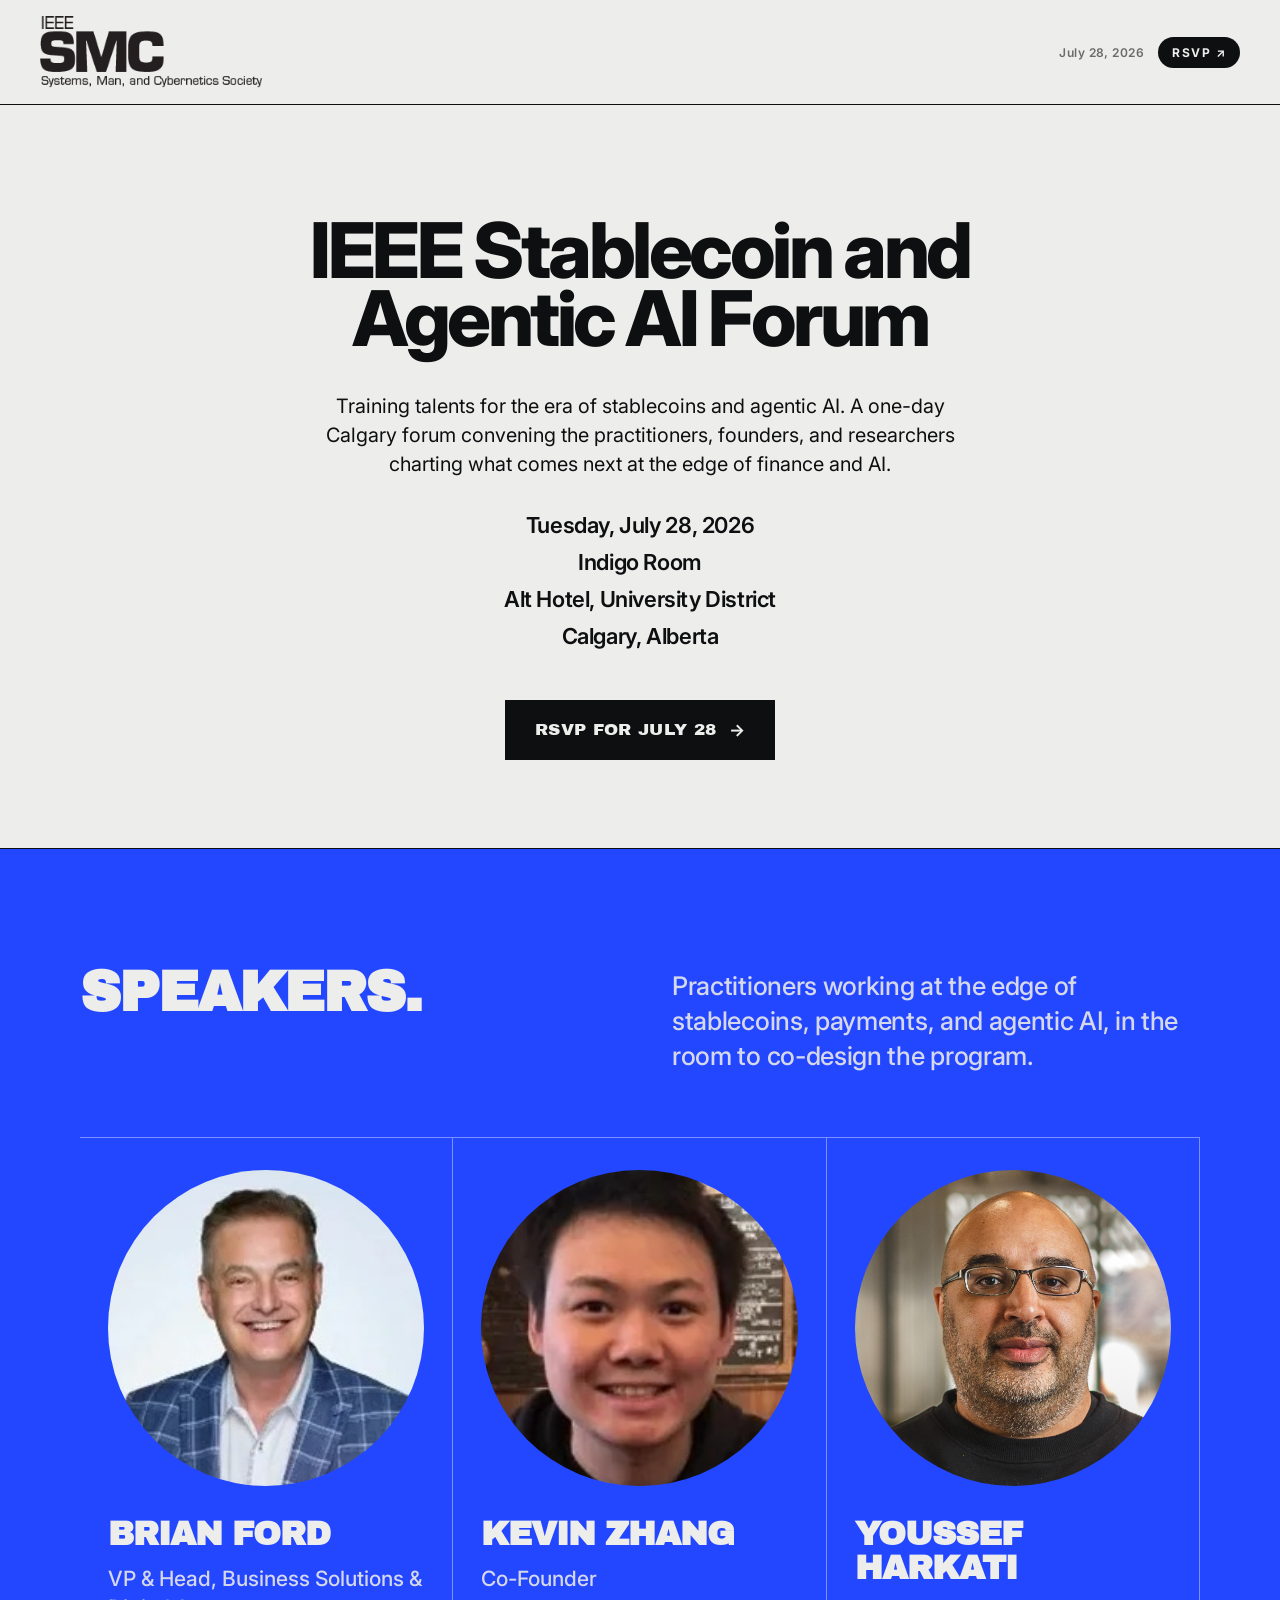
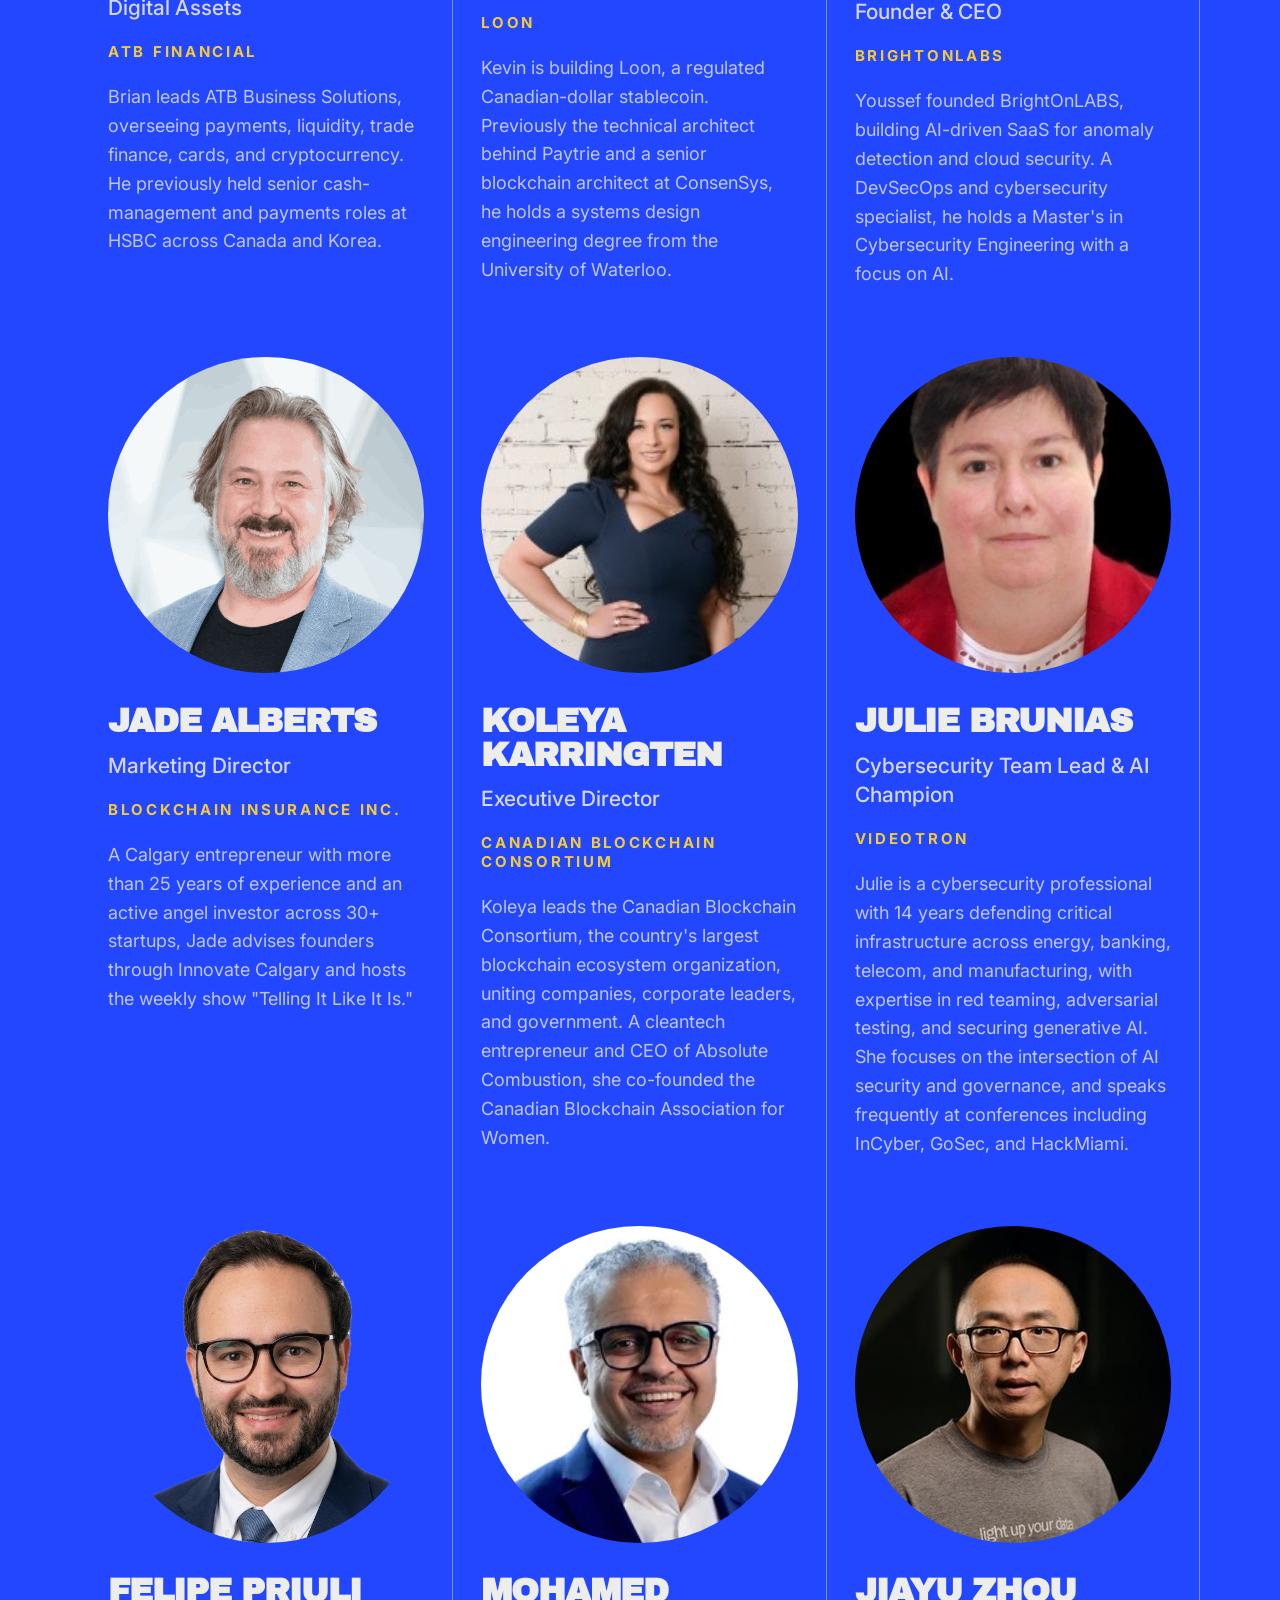
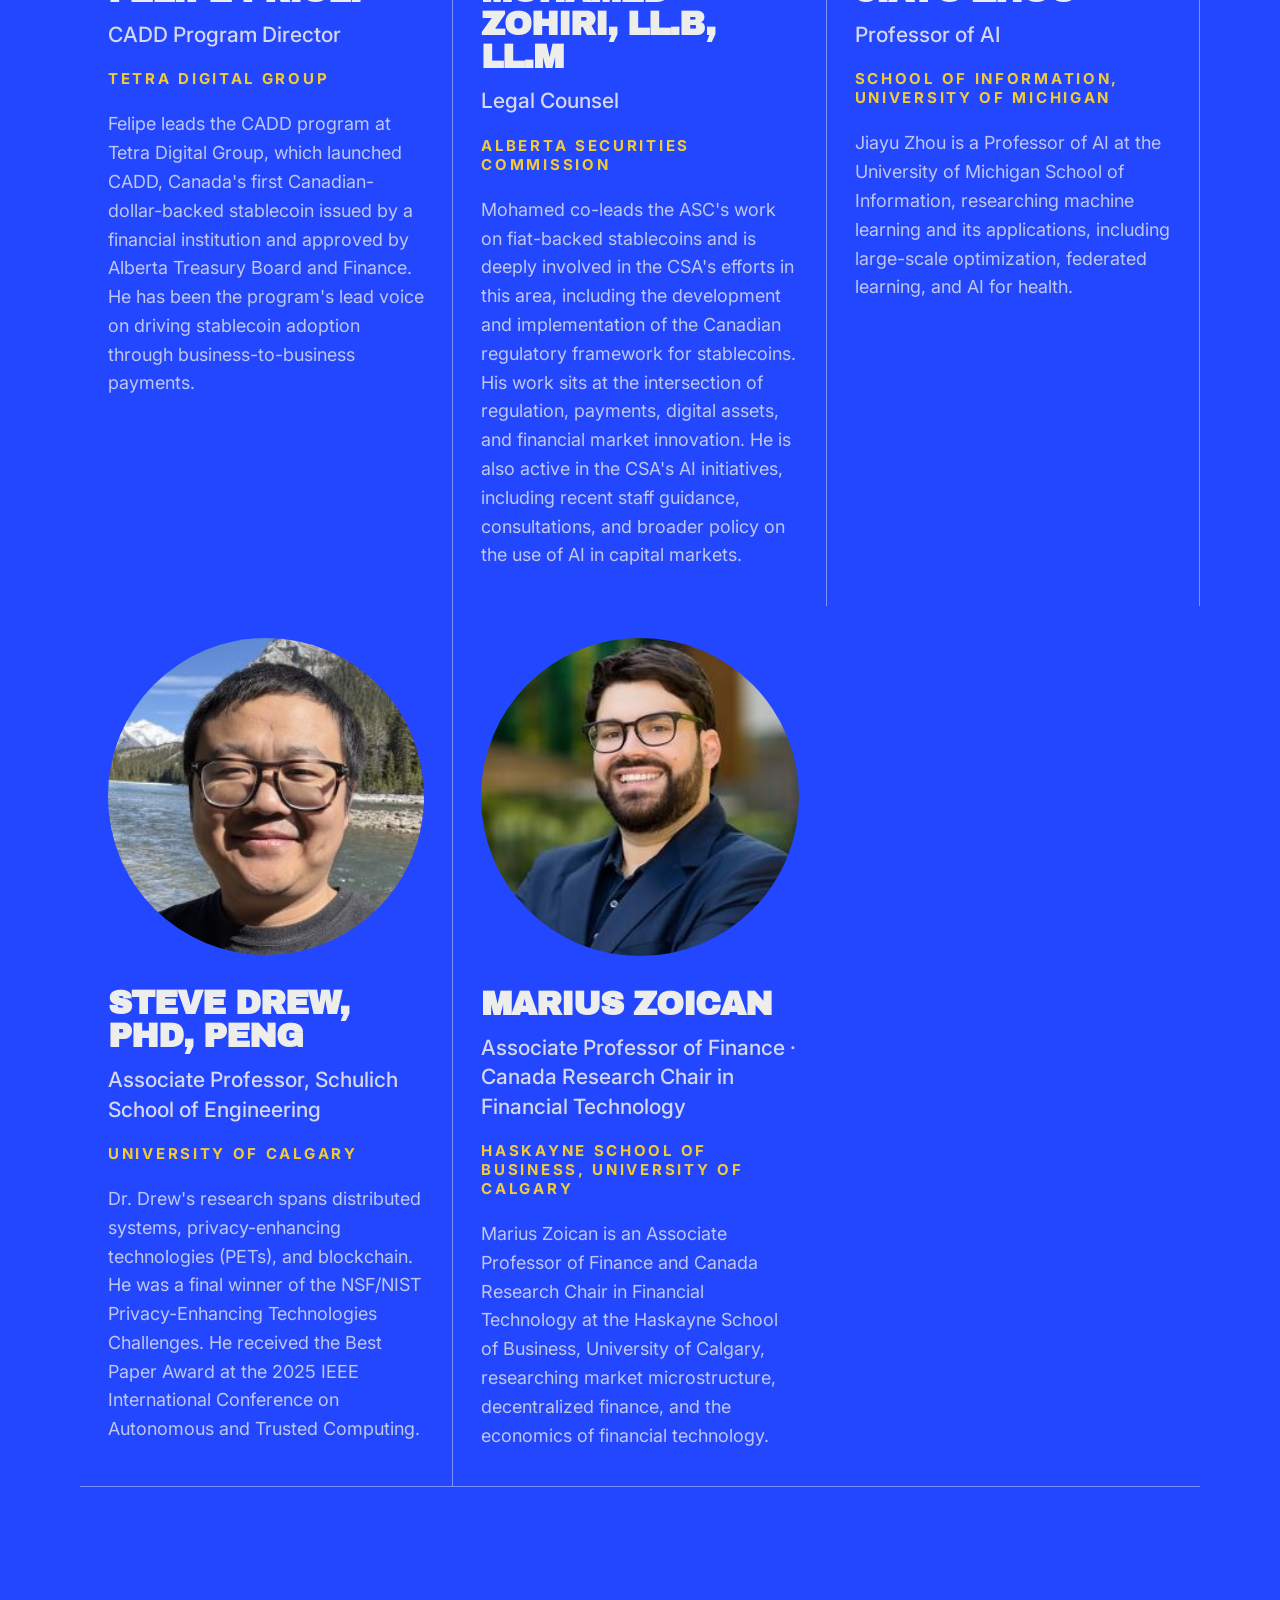
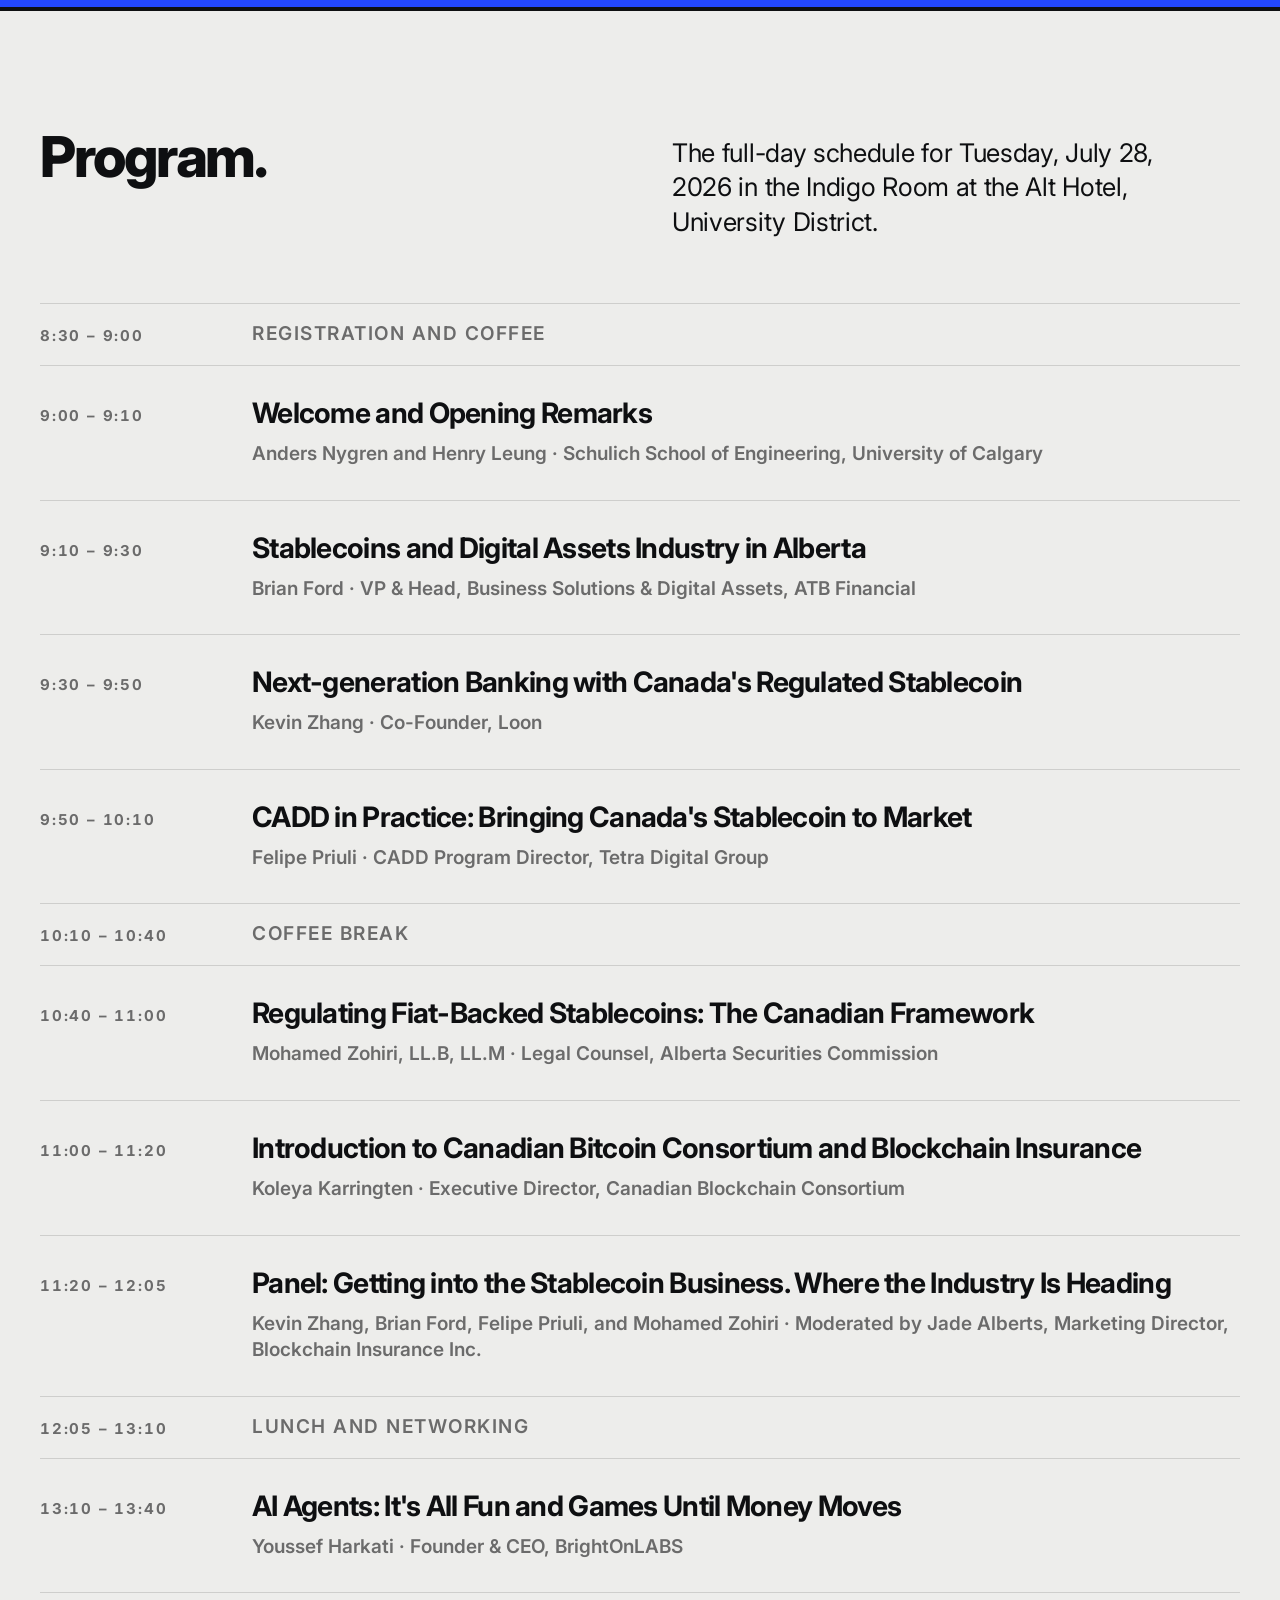
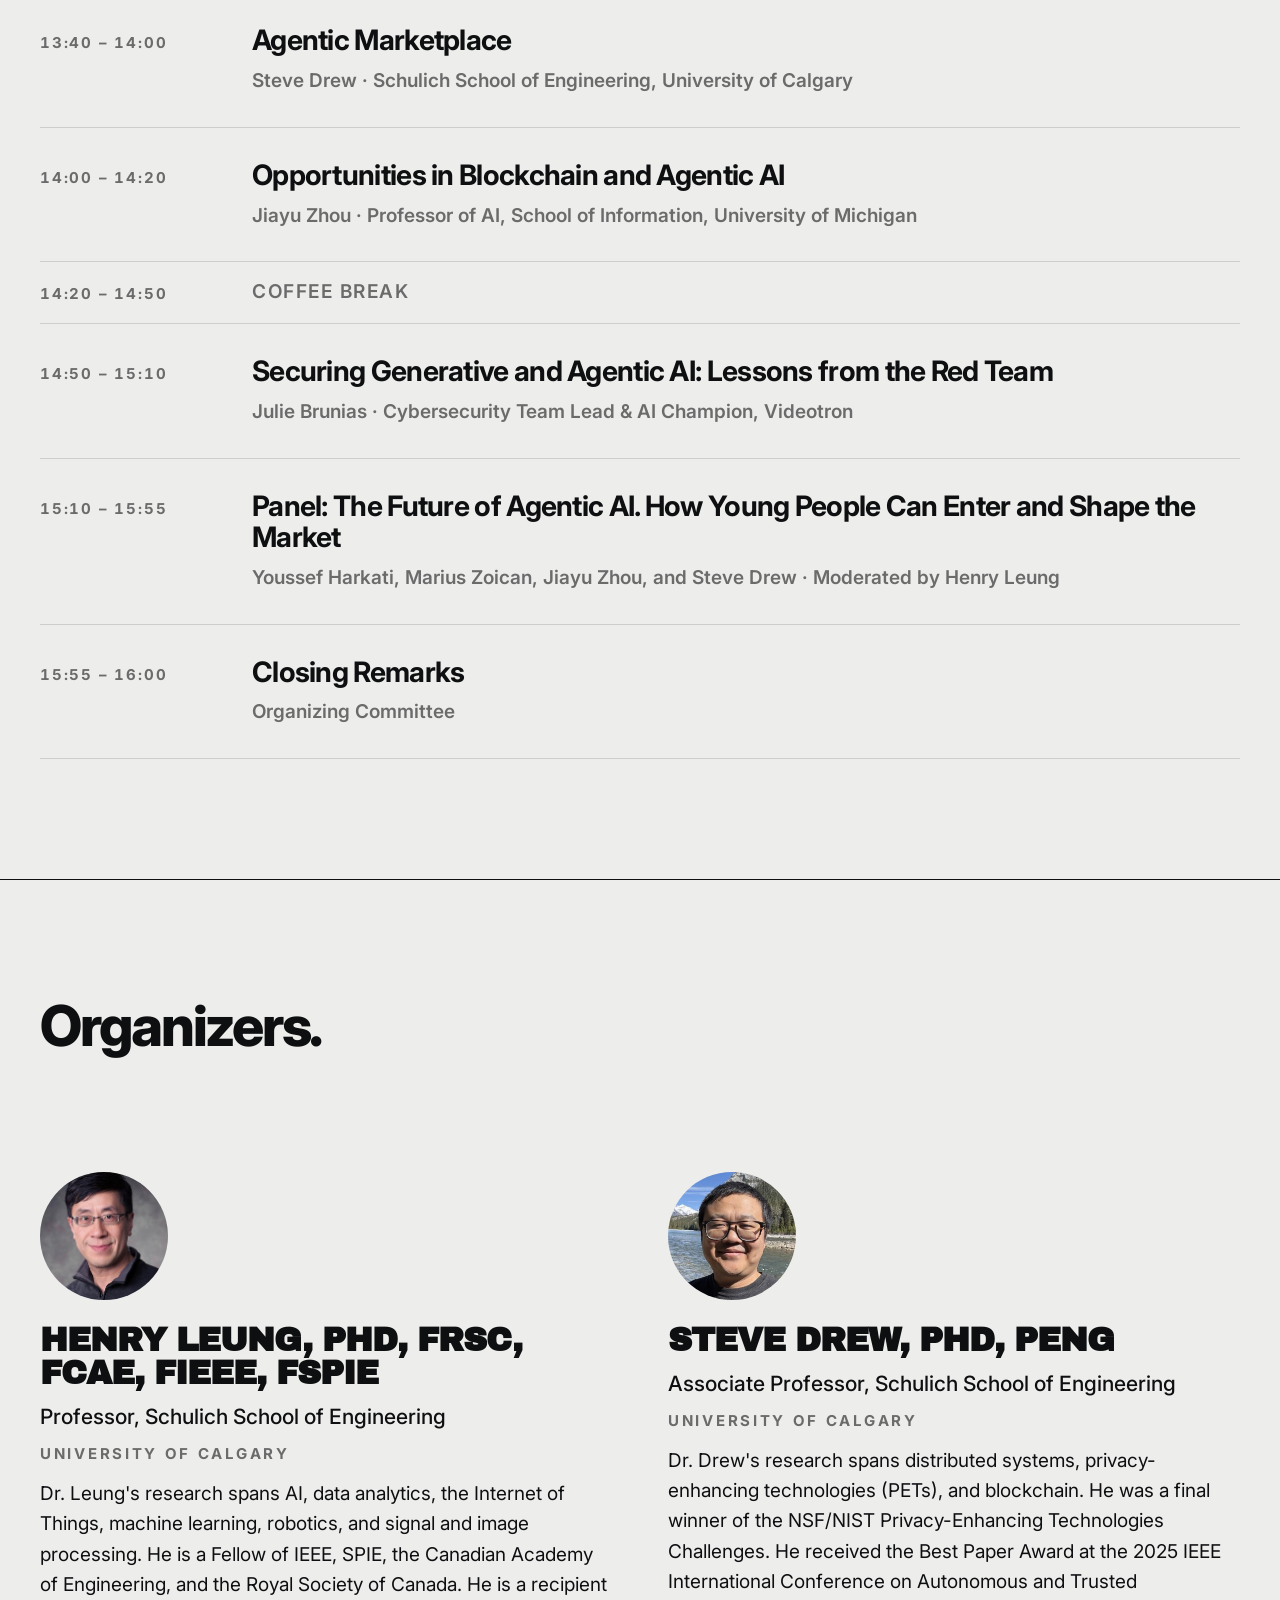
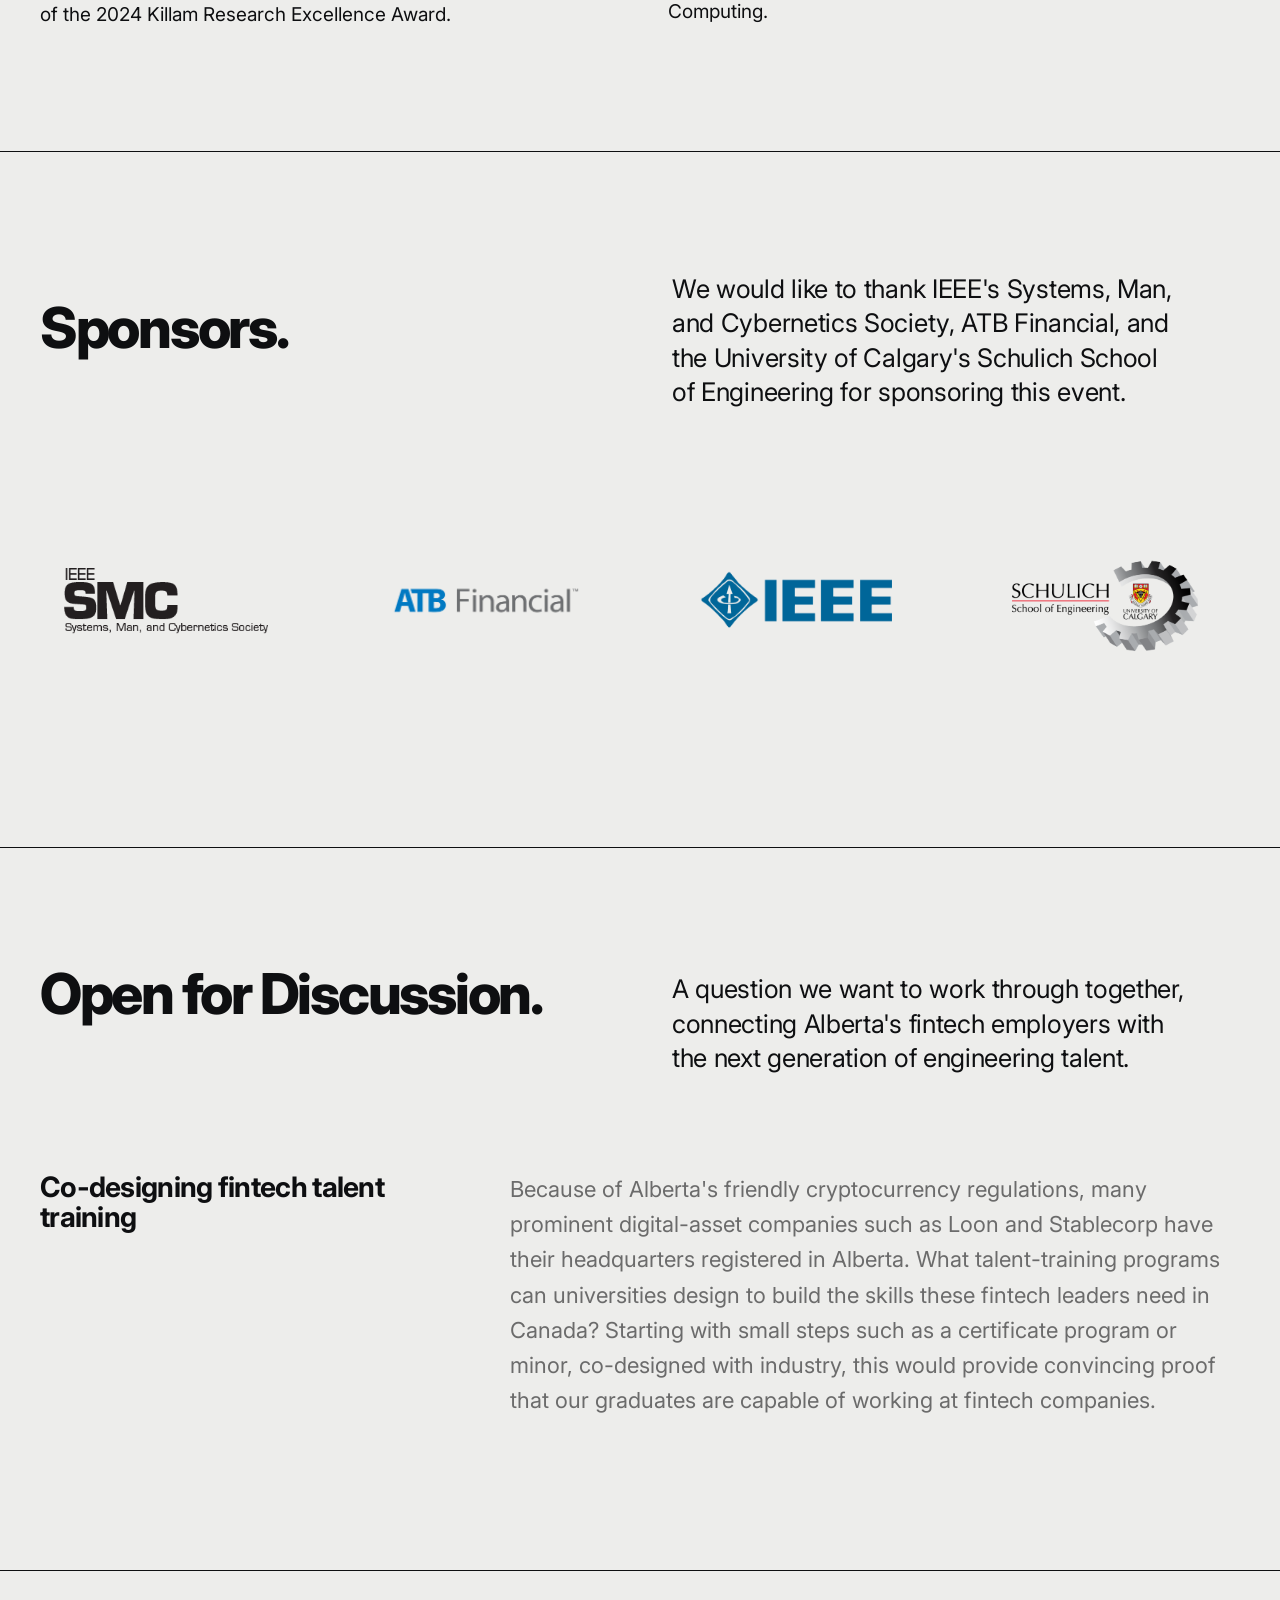
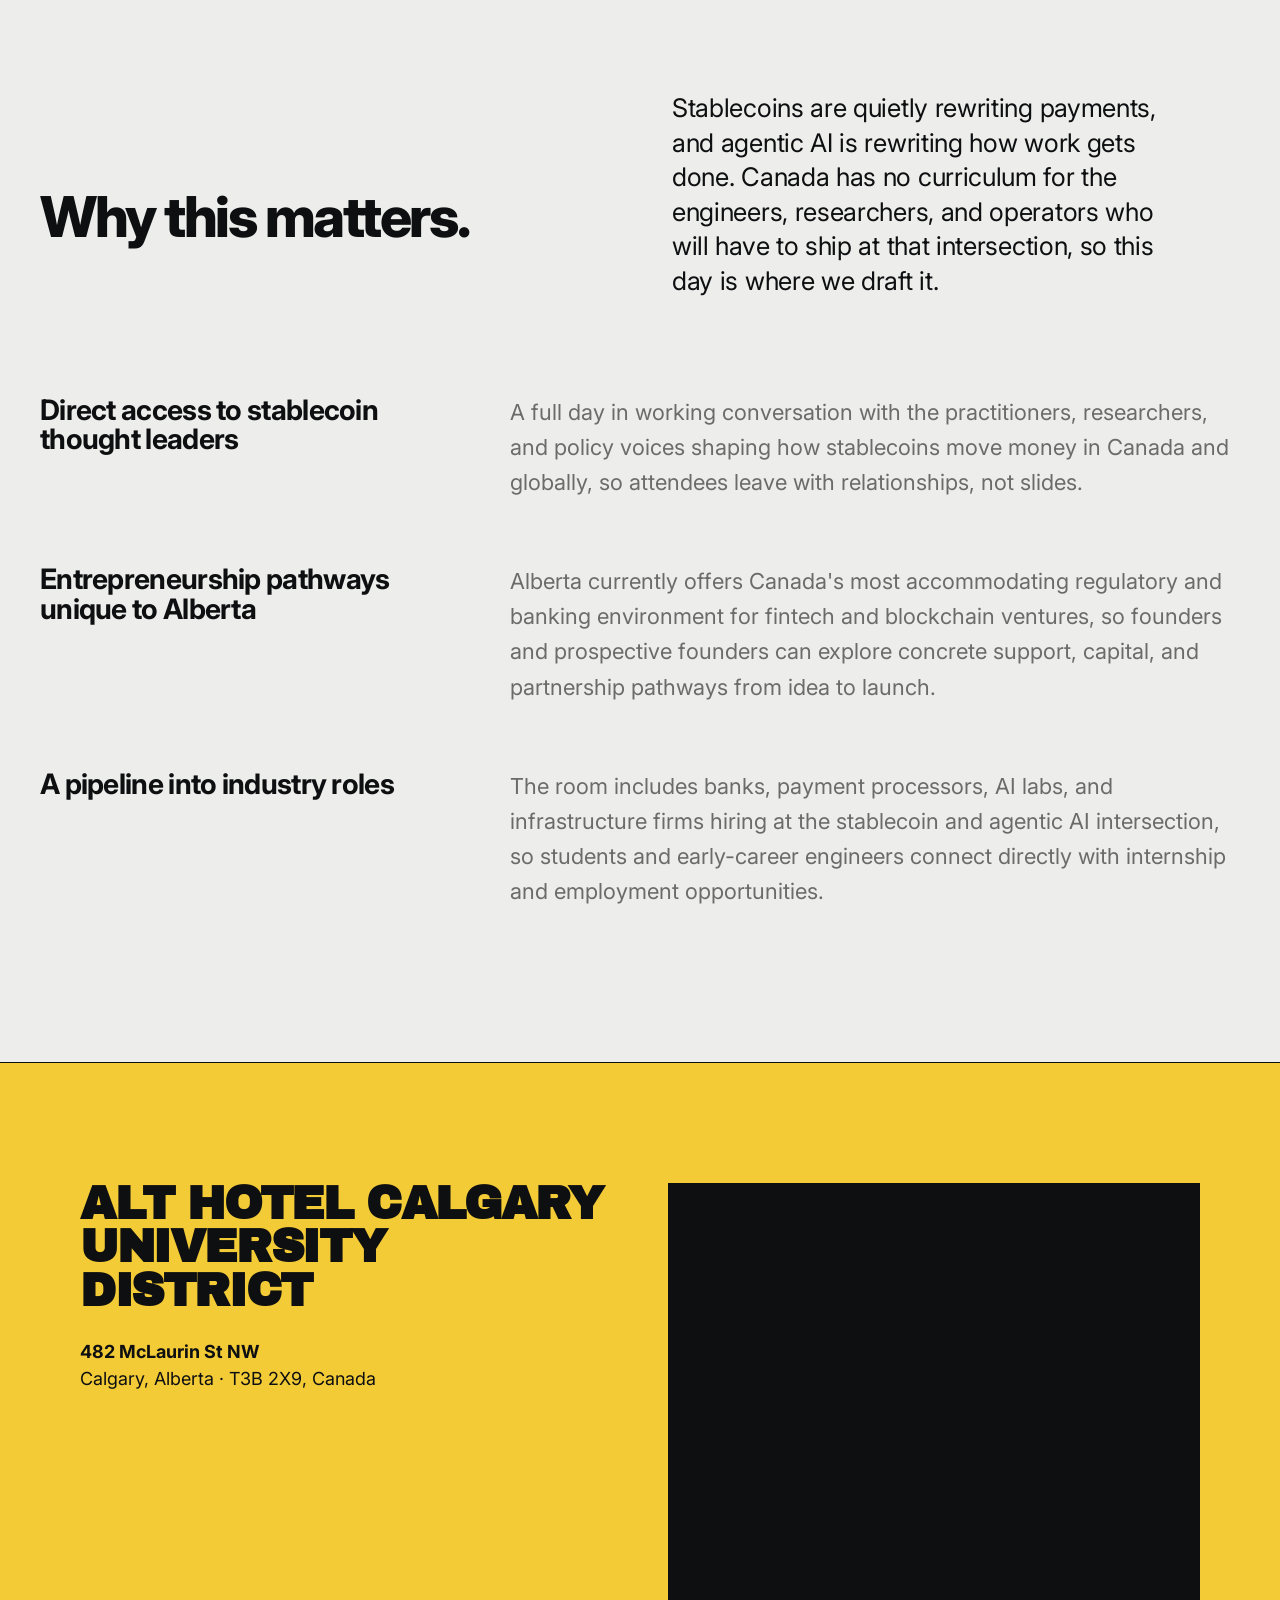
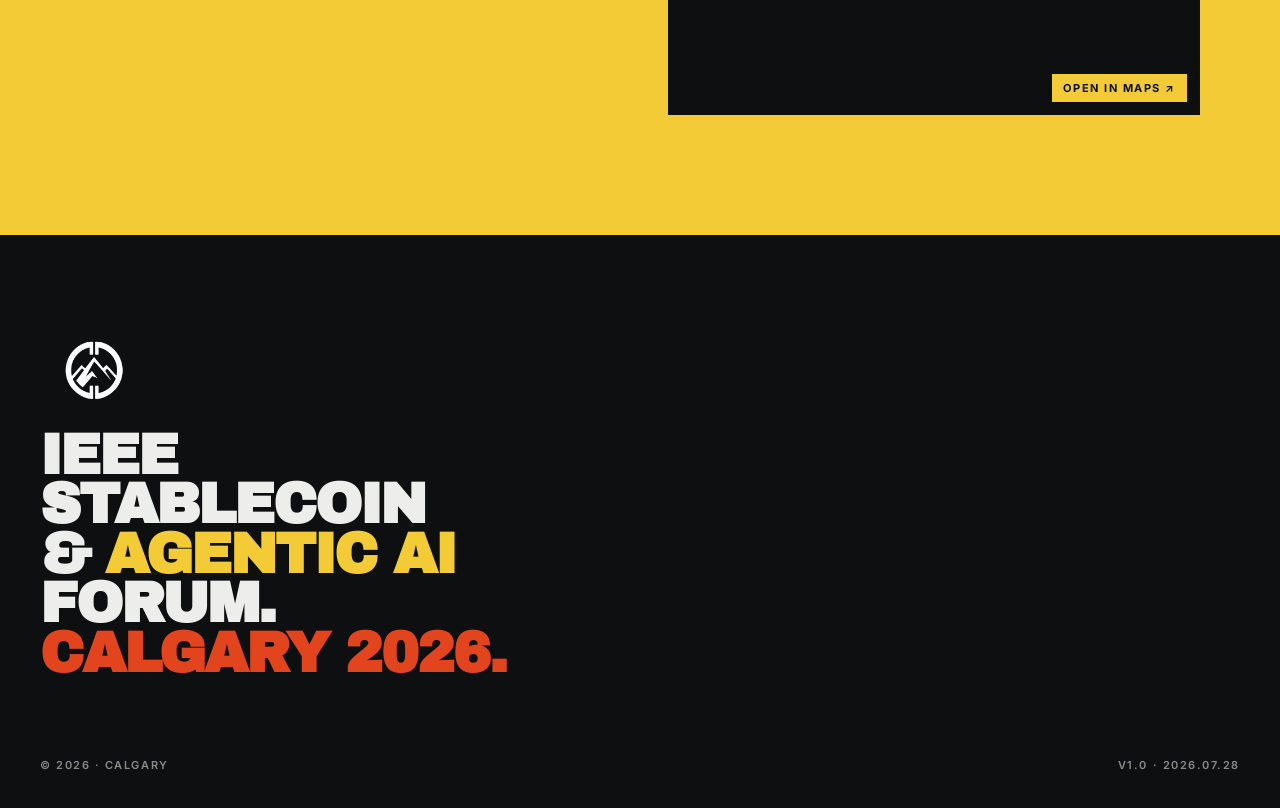
==== index.html @ 33e96274 "Restructure afternoon program Jiayu Zhou's talk moves to the afternoon so lunch follows the morning " ====
<!doctype html>
<html lang="en">
<head>
<meta charset="utf-8" />
<meta name="viewport" content="width=device-width,initial-scale=1" />

<title>IEEE Stablecoin &amp; Agentic AI Forum | Calgary &middot; July 28, 2026</title>
<meta name="description" content="The IEEE Stablecoin and Agentic AI Forum is a one-day Calgary event on July 28, 2026 for practitioners, founders, and researchers in stablecoins, payments, and agentic AI." />
<meta name="keywords" content="IEEE Stablecoin Forum, Agentic AI, stablecoins, agentic AI Calgary, fintech conference Canada, blockchain Alberta, digital assets, IEEE SMC, Calgary 2026, payments AI, University of Calgary" />
<meta name="author" content="IEEE Systems, Man, and Cybernetics Society" />
<meta name="robots" content="index, follow, max-image-preview:large, max-snippet:-1, max-video-preview:-1" />
<meta name="theme-color" content="#2347FF" />
<link rel="canonical" href="https://stablecoinyyc.github.io/" />

<!-- Open Graph (Facebook, LinkedIn, etc.) -->
<meta property="og:type" content="website" />
<meta property="og:site_name" content="IEEE Stablecoin &amp; Agentic AI Forum" />
<meta property="og:title" content="IEEE Stablecoin &amp; Agentic AI Forum | Calgary &middot; July 28, 2026" />
<meta property="og:description" content="A one-day Calgary forum on July 28, 2026 convening practitioners, founders, and researchers at the edge of stablecoins, payments, and agentic AI." />
<meta property="og:url" content="https://stablecoinyyc.github.io/" />
<meta property="og:image" content="https://stablecoinyyc.github.io/pics/og-card.png" />
<meta property="og:image:width" content="1200" />
<meta property="og:image:height" content="630" />
<meta property="og:image:type" content="image/png" />
<meta property="og:image:alt" content="IEEE Stablecoin and Agentic AI Forum, Calgary, July 28 2026" />
<meta property="og:locale" content="en_CA" />

<!-- Twitter / X -->
<meta name="twitter:card" content="summary_large_image" />
<meta name="twitter:title" content="IEEE Stablecoin &amp; Agentic AI Forum | Calgary &middot; July 28, 2026" />
<meta name="twitter:description" content="A one-day Calgary forum on July 28, 2026 convening practitioners, founders, and researchers at the edge of stablecoins, payments, and agentic AI." />
<meta name="twitter:image" content="https://stablecoinyyc.github.io/pics/og-card.png" />
<meta name="twitter:image:alt" content="IEEE Stablecoin and Agentic AI Forum, Calgary, July 28 2026" />

<link rel="icon" type="image/png" href="pics/stable-logo.png" />

<script type="application/ld+json">
{
  "@context": "https://schema.org",
  "@type": "Event",
  "name": "IEEE Stablecoin & Agentic AI Forum",
  "description": "A one-day Calgary forum convening practitioners, founders, and researchers at the edge of stablecoins, payments, and agentic AI.",
  "startDate": "2026-07-28",
  "endDate": "2026-07-28",
  "eventStatus": "https://schema.org/EventScheduled",
  "eventAttendanceMode": "https://schema.org/OfflineEventAttendanceMode",
  "image": [
    "https://stablecoinyyc.github.io/pics/og-card.png",
    "https://stablecoinyyc.github.io/pics/stable-logo.png"
  ],
  "url": "https://stablecoinyyc.github.io/",
  "location": {
    "@type": "Place",
    "name": "Alt Hotel Calgary University District",
    "address": {
      "@type": "PostalAddress",
      "streetAddress": "482 McLaurin St NW",
      "addressLocality": "Calgary",
      "addressRegion": "AB",
      "postalCode": "T3B 2X9",
      "addressCountry": "CA"
    }
  },
  "organizer": {
    "@type": "Organization",
    "name": "University of Calgary, Schulich School of Engineering",
    "url": "https://schulich.ucalgary.ca/"
  },
  "sponsor": {
    "@type": "Organization",
    "name": "IEEE Systems, Man, and Cybernetics Society",
    "url": "https://www.ieeesmc.org/"
  },
  "offers": {
    "@type": "Offer",
    "url": "https://www.eventbrite.com/e/training-talents-for-the-era-of-stablecoins-agentic-ai-tickets-1990352621269",
    "availability": "https://schema.org/InStock"
  },
  "performer": [
    {"@type": "Person", "name": "Brian Ford", "jobTitle": "VP & Head, Business Solutions & Digital Assets", "worksFor": {"@type": "Organization", "name": "ATB Financial"}},
    {"@type": "Person", "name": "Kevin Zhang", "jobTitle": "Co-Founder", "worksFor": {"@type": "Organization", "name": "Loon"}},
    {"@type": "Person", "name": "Youssef Harkati", "jobTitle": "Founder & CEO", "worksFor": {"@type": "Organization", "name": "BrightOnLABS"}},
    {"@type": "Person", "name": "Jade Alberts", "jobTitle": "Marketing Director", "worksFor": {"@type": "Organization", "name": "Blockchain Insurance Inc."}},
    {"@type": "Person", "name": "Koleya Karringten", "jobTitle": "Executive Director", "worksFor": {"@type": "Organization", "name": "Canadian Blockchain Consortium"}},
    {"@type": "Person", "name": "Julie Brunias", "jobTitle": "Cybersecurity Team Lead & AI Champion", "worksFor": {"@type": "Organization", "name": "Videotron"}},
    {"@type": "Person", "name": "Felipe Priuli", "jobTitle": "CADD Program Director", "worksFor": {"@type": "Organization", "name": "Tetra Digital Group"}},
    {"@type": "Person", "name": "Mohamed Zohiri", "jobTitle": "Legal Counsel", "worksFor": {"@type": "Organization", "name": "Alberta Securities Commission"}},
    {"@type": "Person", "name": "Jiayu Zhou", "jobTitle": "Professor of AI", "worksFor": {"@type": "Organization", "name": "School of Information, University of Michigan"}},
    {"@type": "Person", "name": "Marius Zoican", "jobTitle": "Associate Professor of Finance, Canada Research Chair in Financial Technology", "worksFor": {"@type": "Organization", "name": "Haskayne School of Business, University of Calgary"}},
    {"@type": "Person", "name": "Steve Drew", "jobTitle": "Associate Professor, Schulich School of Engineering", "worksFor": {"@type": "Organization", "name": "University of Calgary"}}
  ]
}
</script>
<link rel="preconnect" href="https://fonts.googleapis.com" />
<link rel="preconnect" href="https://fonts.gstatic.com" crossorigin />
<link href="https://fonts.googleapis.com/css2?family=Archivo+Black&family=Inter:wght@400;500;600;700;800;900&display=swap" rel="stylesheet" />
<style>
  :root {
    --paper:  #EDEDEB;
    --ink:    #0E0F11;
    --mute:   #6b6b6b;
    --line:   #0E0F11;
    --red:    #E2451D;
    --blue:   #2347FF;
    --yel:    #F3CB37;
    --rule:   1px solid #0E0F11;
    --maxw:   1320px;
    --gutter: 40px;
  }

  * { box-sizing: border-box; }
  html, body {
    margin: 0; padding: 0;
    background: var(--paper);
    color: var(--ink);
    font-family: "Inter", "Helvetica Neue", Helvetica, Arial, sans-serif;
    font-weight: 400;
    -webkit-font-smoothing: antialiased;
    text-rendering: optimizeLegibility;
  }
  body { overflow-x: hidden; }
  a { color: inherit; text-decoration: none; }
  img { display: block; max-width: 100%; }

  .wrap { max-width: var(--maxw); margin: 0 auto; padding: 0 var(--gutter); }
  .display { font-family: "Archivo Black", "Inter", sans-serif; font-weight: 900; }

  /* ─────────── nav ─────────── */
  .nav { border-bottom: var(--rule); background: var(--paper); position: sticky; top: 0; z-index: 50; }
  .nav-inner {
    display: grid;
    grid-template-columns: minmax(0, max-content) 1fr auto;
    padding: 16px var(--gutter);
    gap: 24px;
    align-items: center;
    font-size: 12px;
    font-weight: 600;
    letter-spacing: 0.04em;
  }
  .nav-inner .left  { display: flex; align-items: center; gap: 16px; font-size: 30px; font-weight: 700; letter-spacing: -0.02em; }
  .nav-inner .nav-logo { height: 72px; width: auto; display: block; }
  .nav-inner .mid   { font-weight: 700; letter-spacing: -0.005em; }
  .nav-inner .right { text-align: right; color: var(--mute); }

  /* ─────────── hero, centered symmetric ─────────── */
  .hero { padding: 112px var(--gutter) 88px; text-align: center; border-bottom: var(--rule); position: relative; }
  .hero-kicker {
    font-size: 12px; font-weight: 700;
    letter-spacing: 0.18em; text-transform: uppercase;
    color: var(--ink);
    margin-bottom: 48px;
    display: flex; gap: 18px; justify-content: center; align-items: center; flex-wrap: wrap;
  }
  .hero-kicker .sep { color: var(--mute); }
  .hero-kicker .chip {
    display: inline-flex; align-items: center; gap: 8px;
    padding: 5px 11px;
    border: 1.5px solid var(--ink);
    border-radius: 99px;
  }
  .hero-kicker .chip .sq { width: 8px; height: 8px; background: var(--red); display: inline-block; }
  .hero h1 {
    font-family: "Inter", sans-serif;
    font-weight: 800;
    font-size: clamp(40px, 6vw, 96px);
    line-height: 0.88;
    letter-spacing: -0.045em;
    margin: 0 auto;
    max-width: 14ch;
    text-wrap: balance;
  }
  .hero h1 .red  { color: var(--red); }
  .hero h1 .blue { color: var(--blue); }
  .hero h1 .hl {
    background: var(--yel);
    padding: 0 0.12em;
    margin: 0 -0.04em;
    display: inline-block;
  }
  .hero-sub {
    margin: 40px auto 0;
    max-width: 56ch;
    font-size: clamp(18px, 1.55vw, 22px);
    line-height: 1.45;
    color: var(--ink);
    font-weight: 400;
    text-wrap: pretty;
  }

  /* ─────────── meta strip (Swiss hairline grid) ─────────── */
  .meta { margin: 32px auto 0; max-width: 56ch; }
  .meta p { margin: 0 0 6px; font-size: 22px; font-weight: 600; letter-spacing: -0.018em; line-height: 1.4; color: var(--ink); }
  .meta p:last-child { margin-bottom: 0; }

  /* ─────────── section primitive ─────────── */
  section.band { padding: 120px var(--gutter); border-bottom: var(--rule); position: relative; }
  section.band.color { border-bottom: 4px solid var(--ink); }
  section.band.blue  { background: var(--blue);  color: var(--paper); }
  section.band.red   { background: var(--red);   color: var(--paper); }
  section.band.yel   { background: var(--yel);   color: var(--ink);   }
  section.band h2 {
    font-family: "Inter", sans-serif;
    font-weight: 800;
    font-size: clamp(32px, 4.4vw, 68px);
    line-height: 0.92;
    letter-spacing: -0.04em;
    margin: 0 0 56px;
    max-width: 22ch;
    text-wrap: balance;
  }
  section.band.color h2 { font-family: "Archivo Black", sans-serif; font-weight: 900; text-transform: uppercase; line-height: 0.86; letter-spacing: -0.035em; }
  section.band .lede {
    font-size: clamp(22px, 2vw, 30px);
    line-height: 1.35;
    font-weight: 400;
    max-width: 32ch;
    margin: 0;
    letter-spacing: -0.012em;
  }
  section.band.color .lede { font-weight: 500; max-width: 38ch; }

  /* ─────────── SPEAKERS (blue band) ─────────── */
  .speakers-head { display: grid; grid-template-columns: 1fr 1fr; gap: 64px; align-items: end; margin-bottom: 64px; }
  .speakers-head .lede { color: rgba(244,241,232,.85); }
  .speakers-grid {
    display: grid;
    grid-template-columns: repeat(3, 1fr);
    gap: 0;
    border-top: 1px solid rgba(255,255,255,.4);
    border-bottom: 1px solid rgba(255,255,255,.4);
  }
  .spkr {
    padding: 32px 28px 36px;
    border-right: 1px solid rgba(255,255,255,.4);
    display: flex; flex-direction: column; gap: 8px;
  }
  .spkr:last-child { border-right: 0; }
  .spkr-avatar {
    aspect-ratio: 1 / 1;
    width: 100%;
    display: flex; align-items: center; justify-content: center;
    font-family: "Archivo Black", sans-serif;
    font-size: clamp(72px, 9vw, 128px);
    line-height: 1;
    letter-spacing: -0.04em;
    color: var(--ink);
    margin-bottom: 24px;
    user-select: none;
  }
  .spkr-avatar.yel { background: var(--yel); }
  .spkr-avatar.red { background: var(--red); color: var(--paper); }
  .spkr-avatar:has(img) { border-radius: 50%; overflow: hidden; }
  .spkr-avatar img { width: 100%; height: 100%; object-fit: cover; display: block; }
  .spkr-avatar.ghost {
    background: transparent;
    border: 1.5px dashed rgba(244,241,232,.45);
    color: rgba(244,241,232,.45);
    font-size: clamp(48px, 6vw, 80px);
  }
  .spkr h3 {
    font-family: "Archivo Black", sans-serif;
    font-weight: 900;
    font-size: clamp(26px, 2.6vw, 36px);
    line-height: 1.0;
    letter-spacing: -0.03em;
    text-transform: uppercase;
    margin: 0;
    color: var(--paper);
  }
  .spkr h3.ghost-h3 { color: rgba(244,241,232,.55); font-family: "Inter", sans-serif; font-weight: 700; text-transform: none; letter-spacing: -0.02em; font-size: 22px; }
  .spkr .role {
    margin: 4px 0 0;
    font-size: 21px; line-height: 1.4;
    color: rgba(244,241,232,.85);
    font-weight: 500;
  }
  .spkr .org {
    margin: 12px 0 0;
    font-size: 15px;
    font-weight: 700;
    letter-spacing: 0.18em;
    text-transform: uppercase;
    color: var(--yel);
  }
  .spkr.placeholder .role { color: rgba(244,241,232,.55); font-weight: 400; }
  .spkr .bio { margin: 14px 0 0; font-size: 18px; line-height: 1.6; color: rgba(244,241,232,.75); }

  /* ─────────── (deprecated, kept for safety) ─────────── */
  .brief-grid { display: grid; grid-template-columns: 1fr 1fr; gap: 64px; align-items: end; }
  .brief-side {
    display: grid;
    grid-template-columns: 1fr 1fr;
    gap: 0;
    border-top: 1px solid rgba(255,255,255,.4);
    border-bottom: 1px solid rgba(255,255,255,.4);
  }
  .brief-fact { padding: 24px 28px 24px 0; border-right: 1px solid rgba(255,255,255,.4); }
  .brief-fact:nth-child(even) { padding-right: 0; padding-left: 28px; border-right: 0; }
  .brief-fact:nth-child(1), .brief-fact:nth-child(2) { border-bottom: 1px solid rgba(255,255,255,.4); }
  .brief-fact dt { font-size: 11px; font-weight: 700; letter-spacing: 0.16em; text-transform: uppercase; margin-bottom: 12px; opacity: 0.85; }
  .brief-fact dd { margin: 0; font-family: "Archivo Black", sans-serif; font-size: 40px; line-height: 1; letter-spacing: -0.03em; }
  .brief-fact dd .u { font-family: "Inter", sans-serif; font-weight: 400; font-size: 14px; letter-spacing: 0; margin-left: 6px; opacity: 0.85; }

  /* ─────────── THEMES (Swiss table on paper) ─────────── */
  .themes-table {}
  .theme-row {
    display: grid;
    grid-template-columns: 1.2fr 2fr;
    gap: 32px;
    padding: 32px 0;
    align-items: baseline;
  }
  .theme-row .t {
    font-size: clamp(22px, 2.2vw, 32px);
    font-weight: 700;
    letter-spacing: -0.025em;
    line-height: 1.05;
  }
  .theme-row .p {
    font-size: 22px;
    line-height: 1.6;
    color: var(--mute);
    max-width: 52ch;
  }
  /* ─────────── PROGRAM (paper band) ─────────── */
  .program-head { display: grid; grid-template-columns: 1fr 1fr; gap: 64px; align-items: end; margin-bottom: 64px; }
  .program-head .lede { color: var(--ink); }
  .program-table { border-top: 1px solid rgba(14,15,17,.14); }
  .program-row {
    display: grid;
    grid-template-columns: 180px 1fr;
    gap: 32px;
    padding: 32px 0;
    border-bottom: 1px solid rgba(14,15,17,.14);
  }
  .program-row .time {
    font-size: 15px;
    font-weight: 700;
    letter-spacing: 0.12em;
    color: var(--mute);
    font-variant-numeric: tabular-nums;
    white-space: nowrap;
    padding-top: 8px;
  }
  .program-row.break { padding: 20px 0; }
  .program-row.break .talk-title {
    font-size: 19px;
    font-weight: 600;
    color: var(--mute);
    text-transform: uppercase;
    letter-spacing: 0.08em;
  }
  .program-row.break .time { padding-top: 2px; }
  .program-row .talk-title {
    margin: 0;
    font-family: "Inter", sans-serif;
    font-size: clamp(22px, 2.2vw, 32px);
    font-weight: 700;
    letter-spacing: -0.025em;
    line-height: 1.1;
    text-transform: none;
    color: var(--ink);
  }
  .program-row .speaker { margin: 12px 0 0; font-size: 19px; line-height: 1.4; color: var(--mute); font-weight: 600; }

  /* ─────────── WHY (paper band) ─────────── */
  .why-head { display: grid; grid-template-columns: 1fr 1fr; gap: 64px; align-items: end; margin-bottom: 64px; }
  .why-head .lede { color: var(--ink); }

  /* ─────────── ORGANIZERS (paper band) ─────────── */
  .organizers-head { display: grid; grid-template-columns: 1fr 1fr; gap: 64px; align-items: end; margin-bottom: 64px; }
  .organizers-head .lede { color: var(--ink); }
  .organizers-grid {
    display: grid;
    grid-template-columns: repeat(2, 1fr);
    gap: 56px;
  }
  .organizer h3 {
    font-family: "Archivo Black", sans-serif;
    font-weight: 900;
    font-size: clamp(26px, 2.6vw, 36px);
    line-height: 1.0;
    letter-spacing: -0.03em;
    text-transform: uppercase;
    margin: 0 0 12px;
    color: var(--ink);
  }
  .organizer .role { margin: 0; font-size: 21px; line-height: 1.4; color: var(--ink); font-weight: 500; }
  .organizer .org { margin: 12px 0 0; font-size: 15px; font-weight: 700; letter-spacing: 0.18em; text-transform: uppercase; color: var(--mute); }
  .organizer-avatar { width: 128px; height: 128px; border-radius: 50%; overflow: hidden; margin-bottom: 24px; }
  .organizer-avatar img { width: 100%; height: 100%; object-fit: cover; display: block; }
  .organizer .bio { margin: 16px 0 0; font-size: 19px; line-height: 1.6; color: var(--ink); }

  /* ─────────── SPONSORS (paper band) ─────────── */
  .sponsors-head { display: grid; grid-template-columns: 1fr 1fr; gap: 64px; align-items: end; margin-bottom: 64px; }
  .sponsors-head .lede { color: var(--ink); }
  .sponsors-grid {
    display: grid;
    grid-template-columns: repeat(4, 1fr);
    gap: 64px;
    align-items: center;
    padding: 56px 0;
  }
  .sponsor { display: flex; justify-content: center; align-items: center; padding: 0 24px; }
  .sponsor img { max-height: 110px; max-width: 100%; width: auto; height: auto; object-fit: contain; }
  .sponsor-schulich img { max-height: 150px; }

  /* ─────────── PARTNERS (red band) ─────────── */
  .partners {
    display: grid; grid-template-columns: 1fr;
    margin-top: 16px;
  }
  .partner {
    display: grid;
    grid-template-columns: 80px 1fr auto;
    gap: 32px;
    padding: 28px 0;
    border-top: 1px solid rgba(255,255,255,.4);
    align-items: baseline;
    font-family: "Archivo Black", sans-serif;
    font-size: clamp(28px, 4.4vw, 60px);
    line-height: 1.0;
    letter-spacing: -0.03em;
    text-transform: uppercase;
  }
  .partner:last-child { border-bottom: 1px solid rgba(255,255,255,.4); }
  .partner .idx { font-size: 16px; letter-spacing: 0.08em; opacity: 0.8; }
  .partner .status {
    font-family: "Inter", sans-serif;
    font-size: 12px;
    font-weight: 700;
    letter-spacing: 0.14em;
    text-transform: uppercase;
    align-self: center;
    padding: 8px 14px;
    border: 1.5px solid currentColor;
    border-radius: 99px;
  }
  .partner.confirmed .status { background: var(--paper); color: var(--red); border-color: var(--paper); }
  .partner.open b { opacity: 0.5; }

  /* ─────────── LOCATION (yellow band) ─────────── */
  .loc-grid { display: grid; grid-template-columns: 1fr 1fr; gap: 56px; align-items: stretch; }
  .loc-info { display: flex; flex-direction: column; gap: 24px; }
  .loc-info h3 {
    font-family: "Archivo Black", sans-serif;
    font-weight: 900;
    font-size: clamp(32px, 3.6vw, 52px);
    line-height: 0.95;
    letter-spacing: -0.03em;
    text-transform: uppercase;
    margin: 0;
  }
  .loc-info .addr { font-size: 18px; line-height: 1.5; }
  .loc-info .addr b { font-weight: 700; display: block; }
  .loc-info dl {
    margin-top: auto;
    display: grid; grid-template-columns: 1fr 1fr;
    gap: 24px 32px;
    padding-top: 24px;
    border-top: 1px solid rgba(14,15,17,.4);
  }
  .loc-info dt { font-size: 11px; font-weight: 700; letter-spacing: 0.16em; text-transform: uppercase; opacity: 0.7; margin-bottom: 6px; }
  .loc-info dd { margin: 0; font-size: 16px; font-weight: 500; }

  .loc-map {
    aspect-ratio: 1 / 1;
    min-height: 400px;
    position: relative;
    border: 2px solid var(--ink);
    background: var(--ink);
    overflow: hidden;
  }
  .loc-map iframe {
    width: 100%;
    height: 100%;
    border: 0;
    display: block;
    filter: grayscale(0.15) contrast(1.02);
  }
  .loc-map .open {
    position: absolute; bottom: 10px; right: 10px;
    font-size: 11px;
    font-weight: 700;
    letter-spacing: 0.14em;
    text-transform: uppercase;
    color: var(--ink);
    background: var(--yel);
    border: 1.5px solid var(--ink);
    padding: 7px 11px;
    text-decoration: none;
    display: inline-flex; align-items: center; gap: 6px;
  }
  .loc-map .open:hover { background: var(--ink); color: var(--yel); }

  /* ─────────── footer ─────────── */
  footer {
    background: var(--ink);
    color: var(--paper);
    padding: 96px var(--gutter) 36px;
  }
  .foot-wrap { max-width: var(--maxw); margin: 0 auto; }
  .foot-mark {
    font-family: "Archivo Black", sans-serif;
    font-weight: 900;
    font-size: clamp(32px, 4.4vw, 68px);
    line-height: 0.88;
    letter-spacing: -0.035em;
    text-transform: uppercase;
    margin: 0 0 56px;
    max-width: 14ch;
  }
  .foot-mark .yelw { color: var(--yel); }
  .foot-mark .redw { color: var(--red); }
  .foot-logo { display: block; height: 72px; width: auto; margin: 0 0 24px; filter: brightness(0) invert(1); }
  .foot-meta { padding-top: 24px; display: flex; justify-content: space-between; font-size: 11px; font-weight: 600; letter-spacing: 0.14em; text-transform: uppercase; color: rgba(244,241,232,.55); }

  /* ─────────── responsive ─────────── */
  @media (max-width: 1000px) {
    :root { --gutter: 28px; }
    .brief-grid { grid-template-columns: 1fr; gap: 40px; }
    .speakers-head { grid-template-columns: 1fr; gap: 24px; margin-bottom: 40px; }
    .why-head { grid-template-columns: 1fr; gap: 24px; margin-bottom: 40px; }
    .sponsors-head { grid-template-columns: 1fr; gap: 24px; margin-bottom: 40px; }
    .sponsors-grid { grid-template-columns: 1fr; gap: 40px; padding: 40px 0; }
    .organizers-head { grid-template-columns: 1fr; gap: 24px; margin-bottom: 40px; }
    .organizers-grid { grid-template-columns: 1fr; gap: 40px; }
    .speakers-grid { grid-template-columns: 1fr; }
    .spkr { border-right: 0; border-bottom: 1px solid rgba(255,255,255,.4); }
    .spkr:last-child { border-bottom: 0; }
    .theme-row { grid-template-columns: 1fr; gap: 16px; }
    .program-head { grid-template-columns: 1fr; gap: 24px; margin-bottom: 40px; }
    .program-row { grid-template-columns: 1fr; gap: 10px; }
    .program-row .time { padding-top: 0; }
    .partner { grid-template-columns: 48px 1fr; gap: 16px; }
    .partner .status { grid-column: 2; justify-self: start; }
    .loc-grid { grid-template-columns: 1fr; gap: 32px; }
    .loc-map { aspect-ratio: auto; min-height: 0; height: 360px; max-width: 100%; }
  }
  @media (max-width: 640px) {
    :root { --gutter: 20px; }
    section.band { padding: 80px var(--gutter); }
    .hero { padding: 64px var(--gutter) 56px; }
    .nav-inner { grid-template-columns: minmax(0, 1fr) auto; gap: 16px; }
    .nav-inner .mid { display: none; }
    .nav-inner .right { font-size: 11px; }
    .nav-inner .left { font-size: 16px; }
    .nav-inner .nav-logo { height: 48px; }
    .hide-sm { display: none; }
    .foot-meta { flex-direction: column; gap: 8px; align-items: flex-start; }
    .loc-info h3 { font-size: 26px; }
    .loc-map { height: 320px; }
  }
/* RSVP cta */
  .cta {
    display: inline-flex; align-items: center; gap: 12px;
    margin-top: 48px;
    padding: 18px 28px;
    background: var(--ink);
    color: var(--paper);
    font-family: "Archivo Black", sans-serif;
    font-size: 17px;
    letter-spacing: 0.02em;
    text-transform: uppercase;
    border: 2px solid var(--ink);
    border-radius: 0;
    text-decoration: none;
    transition: background .15s, color .15s;
  }
  .cta:hover { background: var(--yel); color: var(--ink); }
  .cta .arrow { font-family: "Inter", sans-serif; font-weight: 700; }
  .nav-cta {
    display: inline-flex; align-items: center; gap: 8px;
    padding: 8px 14px;
    background: var(--ink);
    color: var(--paper);
    border-radius: 999px;
    font-size: 12px;
    font-weight: 700;
    letter-spacing: 0.12em;
    text-transform: uppercase;
    text-decoration: none;
    transition: background .15s, color .15s;
  }
  .nav-cta:hover { background: var(--yel); color: var(--ink); }
  .nav-inner .right { text-align: right; color: var(--mute); display: flex; justify-content: flex-end; align-items: center; gap: 14px; }
</style>
</head>
<body>

<nav class="nav">
  <div class="nav-inner">
    <div class="left">
      <img class="nav-logo" src="pics/ieee-smc-logo.webp" alt="IEEE Systems, Man, and Cybernetics Society logo">
    </div>
    <div class="mid"></div>
    <div class="right">
      <span class="hide-sm">July 28, 2026</span>
      <a class="nav-cta" href="https://www.eventbrite.com/e/training-talents-for-the-era-of-stablecoins-agentic-ai-tickets-1990352621269" target="_blank" rel="noopener">RSVP ↗</a>
    </div>
  </div>
</nav>

<section class="hero">
  <h1>
    IEEE Stablecoin and Agentic AI Forum
  </h1>
  <p class="hero-sub">
    Training talents for the era of stablecoins and agentic AI. A one-day Calgary forum convening the practitioners, founders, and researchers charting what comes next at the edge of finance and AI.
  </p>
  <div class="meta">
    <p>Tuesday, July 28, 2026</p>
    <p>Indigo Room</p>
    <p>Alt Hotel, University District</p>
    <p>Calgary, Alberta</p>
  </div>
  <a class="cta" id="rsvp" href="https://www.eventbrite.com/e/training-talents-for-the-era-of-stablecoins-agentic-ai-tickets-1990352621269" target="_blank" rel="noopener">
    RSVP for July 28 <span class="arrow">→</span>
  </a>
</section>

<section class="band color blue">
  <div class="wrap">
    <div class="speakers-head">
      <h2>Speakers.</h2>
      <p class="lede">
        Practitioners working at the edge of stablecoins, payments, and agentic AI, in the room to co-design the program.
      </p>
    </div>
    <div class="speakers-grid">
      <article class="spkr">
        <div class="spkr-avatar"><img src="pics/brian-ford.jpg" alt="Brian Ford headshot" loading="lazy"></div>
        <h3>Brian Ford</h3>
        <p class="role">VP &amp; Head, Business Solutions &amp; Digital Assets</p>
        <p class="org">ATB Financial</p>
        <p class="bio">Brian leads ATB Business Solutions, overseeing payments, liquidity, trade finance, cards, and cryptocurrency. He previously held senior cash-management and payments roles at HSBC across Canada and Korea.</p>
      </article>
      <article class="spkr">
        <div class="spkr-avatar"><img src="pics/kevin-zhang.jpg" alt="Kevin Zhang headshot" loading="lazy"></div>
        <h3>Kevin Zhang</h3>
        <p class="role">Co-Founder</p>
        <p class="org">Loon</p>
        <p class="bio">Kevin is building Loon, a regulated Canadian-dollar stablecoin. Previously the technical architect behind Paytrie and a senior blockchain architect at ConsenSys, he holds a systems design engineering degree from the University of Waterloo.</p>
      </article>
      <article class="spkr">
        <div class="spkr-avatar"><img src="pics/youssef-harkati.jpg" alt="Youssef Harkati headshot" loading="lazy"></div>
        <h3>Youssef Harkati</h3>
        <p class="role">Founder &amp; CEO</p>
        <p class="org">BrightOnLABS</p>
        <p class="bio">Youssef founded BrightOnLABS, building AI-driven SaaS for anomaly detection and cloud security. A DevSecOps and cybersecurity specialist, he holds a Master's in Cybersecurity Engineering with a focus on AI.</p>
      </article>
      <article class="spkr">
        <div class="spkr-avatar"><img src="pics/jade-alberts.png" alt="Jade Alberts headshot" loading="lazy"></div>
        <h3>Jade Alberts</h3>
        <p class="role">Marketing Director</p>
        <p class="org">Blockchain Insurance Inc.</p>
        <p class="bio">A Calgary entrepreneur with more than 25 years of experience and an active angel investor across 30+ startups, Jade advises founders through Innovate Calgary and hosts the weekly show "Telling It Like It Is."</p>
      </article>
      <article class="spkr">
        <div class="spkr-avatar"><img src="pics/koleya-karringten.jpg" alt="Koleya Karringten headshot" loading="lazy"></div>
        <h3>Koleya Karringten</h3>
        <p class="role">Executive Director</p>
        <p class="org">Canadian Blockchain Consortium</p>
        <p class="bio">Koleya leads the Canadian Blockchain Consortium, the country's largest blockchain ecosystem organization, uniting companies, corporate leaders, and government. A cleantech entrepreneur and CEO of Absolute Combustion, she co-founded the Canadian Blockchain Association for Women.</p>
      </article>
      <article class="spkr">
        <div class="spkr-avatar"><img src="pics/julie-brunias.webp" alt="Julie Brunias headshot" loading="lazy"></div>
        <h3>Julie Brunias</h3>
        <p class="role">Cybersecurity Team Lead &amp; AI Champion</p>
        <p class="org">Videotron</p>
        <p class="bio">Julie is a cybersecurity professional with 14 years defending critical infrastructure across energy, banking, telecom, and manufacturing, with expertise in red teaming, adversarial testing, and securing generative AI. She focuses on the intersection of AI security and governance, and speaks frequently at conferences including InCyber, GoSec, and HackMiami.</p>
      </article>
      <article class="spkr">
        <div class="spkr-avatar"><img src="pics/felipe-priuli.png" alt="Felipe Priuli headshot" loading="lazy"></div>
        <h3>Felipe Priuli</h3>
        <p class="role">CADD Program Director</p>
        <p class="org">Tetra Digital Group</p>
        <p class="bio">Felipe leads the CADD program at Tetra Digital Group, which launched CADD, Canada's first Canadian-dollar-backed stablecoin issued by a financial institution and approved by Alberta Treasury Board and Finance. He has been the program's lead voice on driving stablecoin adoption through business-to-business payments.</p>
      </article>
      <article class="spkr">
        <div class="spkr-avatar"><img src="pics/mohamed-zohiri.webp" alt="Mohamed Zohiri headshot" loading="lazy"></div>
        <h3>Mohamed Zohiri, LL.B, LL.M</h3>
        <p class="role">Legal Counsel</p>
        <p class="org">Alberta Securities Commission</p>
        <p class="bio">Mohamed co-leads the ASC's work on fiat-backed stablecoins and is deeply involved in the CSA's efforts in this area, including the development and implementation of the Canadian regulatory framework for stablecoins. His work sits at the intersection of regulation, payments, digital assets, and financial market innovation. He is also active in the CSA's AI initiatives, including recent staff guidance, consultations, and broader policy on the use of AI in capital markets.</p>
      </article>
      <article class="spkr">
        <div class="spkr-avatar"><img src="pics/jiayu-zhou.jpg" alt="Jiayu Zhou headshot" loading="lazy"></div>
        <h3>Jiayu Zhou</h3>
        <p class="role">Professor of AI</p>
        <p class="org">School of Information, University of Michigan</p>
        <p class="bio">Jiayu Zhou is a Professor of AI at the University of Michigan School of Information, researching machine learning and its applications, including large-scale optimization, federated learning, and AI for health.</p>
      </article>
      <article class="spkr">
        <div class="spkr-avatar"><img src="pics/steve-drew.jpeg" alt="Steve Drew headshot" loading="lazy"></div>
        <h3>Steve Drew, PhD, PEng</h3>
        <p class="role">Associate Professor, Schulich School of Engineering</p>
        <p class="org">University of Calgary</p>
        <p class="bio">Dr. Drew's research spans distributed systems, privacy-enhancing technologies (PETs), and blockchain. He was a final winner of the NSF/NIST Privacy-Enhancing Technologies Challenges. He received the Best Paper Award at the 2025 IEEE International Conference on Autonomous and Trusted Computing.</p>
      </article>
      <article class="spkr">
        <div class="spkr-avatar"><img src="pics/marius-zoican.jpg" alt="Marius Zoican headshot" loading="lazy"></div>
        <h3>Marius Zoican</h3>
        <p class="role">Associate Professor of Finance &middot; Canada Research Chair in Financial Technology</p>
        <p class="org">Haskayne School of Business, University of Calgary</p>
        <p class="bio">Marius Zoican is an Associate Professor of Finance and Canada Research Chair in Financial Technology at the Haskayne School of Business, University of Calgary, researching market microstructure, decentralized finance, and the economics of financial technology.</p>
      </article>
    </div>
  </div>
</section>

<section class="band">
  <div class="program-head">
    <h2>Program.</h2>
    <p class="lede">
      The full-day schedule for Tuesday, July 28, 2026 in the Indigo Room at the Alt Hotel, University District.
    </p>
  </div>
  <div class="program-table" aria-label="Conference program schedule">
    <div class="program-row break">
      <div class="time">8:30 – 9:00</div>
      <div class="detail">
        <h3 class="talk-title">Registration and Coffee</h3>
      </div>
    </div>
    <div class="program-row">
      <div class="time">9:00 – 9:10</div>
      <div class="detail">
        <h3 class="talk-title">Welcome and Opening Remarks</h3>
        <p class="speaker">Anders Nygren and Henry Leung · Schulich School of Engineering, University of Calgary</p>
      </div>
    </div>
    <div class="program-row">
      <div class="time">9:10 – 9:30</div>
      <div class="detail">
        <h3 class="talk-title">Stablecoins and Digital Assets Industry in Alberta</h3>
        <p class="speaker">Brian Ford · VP &amp; Head, Business Solutions &amp; Digital Assets, ATB Financial</p>
      </div>
    </div>
    <div class="program-row">
      <div class="time">9:30 – 9:50</div>
      <div class="detail">
        <h3 class="talk-title">Next-generation Banking with Canada's Regulated Stablecoin</h3>
        <p class="speaker">Kevin Zhang · Co-Founder, Loon</p>
      </div>
    </div>
    <div class="program-row">
      <div class="time">9:50 – 10:10</div>
      <div class="detail">
        <h3 class="talk-title">CADD in Practice: Bringing Canada's Stablecoin to Market</h3>
        <p class="speaker">Felipe Priuli · CADD Program Director, Tetra Digital Group</p>
      </div>
    </div>
    <div class="program-row break">
      <div class="time">10:10 – 10:40</div>
      <div class="detail">
        <h3 class="talk-title">Coffee Break</h3>
      </div>
    </div>
    <div class="program-row">
      <div class="time">10:40 – 11:00</div>
      <div class="detail">
        <h3 class="talk-title">Regulating Fiat-Backed Stablecoins: The Canadian Framework</h3>
        <p class="speaker">Mohamed Zohiri, LL.B, LL.M · Legal Counsel, Alberta Securities Commission</p>
      </div>
    </div>
    <div class="program-row">
      <div class="time">11:00 – 11:20</div>
      <div class="detail">
        <h3 class="talk-title">Introduction to Canadian Bitcoin Consortium and Blockchain Insurance</h3>
        <p class="speaker">Koleya Karringten · Executive Director, Canadian Blockchain Consortium</p>
      </div>
    </div>
    <div class="program-row">
      <div class="time">11:20 – 12:05</div>
      <div class="detail">
        <h3 class="talk-title">Panel: Getting into the Stablecoin Business. Where the Industry Is Heading</h3>
        <p class="speaker">Kevin Zhang, Brian Ford, Felipe Priuli, and Mohamed Zohiri · Moderated by Jade Alberts, Marketing Director, Blockchain Insurance Inc.</p>
      </div>
    </div>
    <div class="program-row break">
      <div class="time">12:05 – 13:10</div>
      <div class="detail">
        <h3 class="talk-title">Lunch and Networking</h3>
      </div>
    </div>
    <div class="program-row">
      <div class="time">13:10 – 13:40</div>
      <div class="detail">
        <h3 class="talk-title">AI Agents: It's All Fun and Games Until Money Moves</h3>
        <p class="speaker">Youssef Harkati · Founder &amp; CEO, BrightOnLABS</p>
      </div>
    </div>
    <div class="program-row">
      <div class="time">13:40 – 14:00</div>
      <div class="detail">
        <h3 class="talk-title">Agentic Marketplace</h3>
        <p class="speaker">Steve Drew · Schulich School of Engineering, University of Calgary</p>
      </div>
    </div>
    <div class="program-row">
      <div class="time">14:00 – 14:20</div>
      <div class="detail">
        <h3 class="talk-title">Opportunities in Blockchain and Agentic AI</h3>
        <p class="speaker">Jiayu Zhou · Professor of AI, School of Information, University of Michigan</p>
      </div>
    </div>
    <div class="program-row break">
      <div class="time">14:20 – 14:50</div>
      <div class="detail">
        <h3 class="talk-title">Coffee Break</h3>
      </div>
    </div>
    <div class="program-row">
      <div class="time">14:50 – 15:10</div>
      <div class="detail">
        <h3 class="talk-title">Securing Generative and Agentic AI: Lessons from the Red Team</h3>
        <p class="speaker">Julie Brunias · Cybersecurity Team Lead &amp; AI Champion, Videotron</p>
      </div>
    </div>
    <div class="program-row">
      <div class="time">15:10 – 15:55</div>
      <div class="detail">
        <h3 class="talk-title">Panel: The Future of Agentic AI. How Young People Can Enter and Shape the Market</h3>
        <p class="speaker">Youssef Harkati, Marius Zoican, Jiayu Zhou, and Steve Drew · Moderated by Henry Leung</p>
      </div>
    </div>
    <div class="program-row">
      <div class="time">15:55 – 16:00</div>
      <div class="detail">
        <h3 class="talk-title">Closing Remarks</h3>
        <p class="speaker">Organizing Committee</p>
      </div>
    </div>
  </div>
</section>

<section class="band">
  <div class="organizers-head">
    <h2>Organizers.</h2>
  </div>
  <div class="organizers-grid">
    <article class="organizer">
      <div class="organizer-avatar"><img src="pics/henry-leung.jpg" alt="Henry Leung headshot" loading="lazy"></div>
      <h3>Henry Leung, PhD, FRSC, FCAE, FIEEE, FSPIE</h3>
      <p class="role">Professor, Schulich School of Engineering</p>
      <p class="org">University of Calgary</p>
      <p class="bio">Dr. Leung's research spans AI, data analytics, the Internet of Things, machine learning, robotics, and signal and image processing. He is a Fellow of IEEE, SPIE, the Canadian Academy of Engineering, and the Royal Society of Canada. He is a recipient of the 2024 Killam Research Excellence Award.</p>
    </article>
    <article class="organizer">
      <div class="organizer-avatar"><img src="pics/steve-drew.jpeg" alt="Steve Drew headshot" loading="lazy"></div>
      <h3>Steve Drew, PhD, PEng</h3>
      <p class="role">Associate Professor, Schulich School of Engineering</p>
      <p class="org">University of Calgary</p>
      <p class="bio">Dr. Drew's research spans distributed systems, privacy-enhancing technologies (PETs), and blockchain. He was a final winner of the NSF/NIST Privacy-Enhancing Technologies Challenges. He received the Best Paper Award at the 2025 IEEE International Conference on Autonomous and Trusted Computing.</p>
    </article>
  </div>
</section>

<section class="band">
  <div class="sponsors-head">
    <h2>Sponsors.</h2>
    <p class="lede">
      We would like to thank IEEE's Systems, Man, and Cybernetics Society, ATB Financial, and the University of Calgary's Schulich School of Engineering for sponsoring this event.
    </p>
  </div>
  <div class="sponsors-grid">
    <div class="sponsor"><img src="pics/ieee-smc-logo.webp" alt="IEEE Systems, Man, and Cybernetics Society" loading="lazy"></div>
    <div class="sponsor"><img src="pics/atb-financial.webp" alt="ATB Financial" loading="lazy"></div>
    <div class="sponsor"><img src="sponsors/ieee-logo.webp" alt="IEEE" loading="lazy"></div>
    <div class="sponsor sponsor-schulich"><img src="sponsors/Schilich.png" alt="Schulich School of Engineering, University of Calgary" loading="lazy"></div>
  </div>
</section>

<section class="band">
  <div class="program-head">
    <h2>Open for Discussion.</h2>
    <p class="lede">
      A question we want to work through together, connecting Alberta's fintech employers with the next generation of engineering talent.
    </p>
  </div>
  <div class="themes-table" aria-label="Open discussion topics">
    <div class="theme-row">
      <div class="t">Co-designing fintech talent training</div>
      <div class="p">Because of Alberta's friendly cryptocurrency regulations, many prominent digital-asset companies such as Loon and Stablecorp have their headquarters registered in Alberta. What talent-training programs can universities design to build the skills these fintech leaders need in Canada? Starting with small steps such as a certificate program or minor, co-designed with industry, this would provide convincing proof that our graduates are capable of working at fintech companies.</div>
    </div>
  </div>
</section>

<section class="band">
  <div class="why-head">
    <h2>Why this matters.</h2>
    <p class="lede">
      Stablecoins are quietly rewriting payments, and agentic AI is rewriting how work gets done. Canada has no curriculum for the engineers, researchers, and operators who will have to ship at that intersection, so this day is where we draft it.
    </p>
  </div>
  <div class="themes-table" aria-label="What attendees take home">
    <div class="theme-row">
      <div class="t">Direct access to stablecoin thought leaders</div>
      <div class="p">A full day in working conversation with the practitioners, researchers, and policy voices shaping how stablecoins move money in Canada and globally, so attendees leave with relationships, not slides.</div>
    </div>
    <div class="theme-row">
      <div class="t">Entrepreneurship pathways unique to Alberta</div>
      <div class="p">Alberta currently offers Canada's most accommodating regulatory and banking environment for fintech and blockchain ventures, so founders and prospective founders can explore concrete support, capital, and partnership pathways from idea to launch.</div>
    </div>
    <div class="theme-row">
      <div class="t">A pipeline into industry roles</div>
      <div class="p">The room includes banks, payment processors, AI labs, and infrastructure firms hiring at the stablecoin and agentic AI intersection, so students and early-career engineers connect directly with internship and employment opportunities.</div>
    </div>
  </div>
</section>

<section class="band color yel">
  <div class="wrap">
    <div class="loc-grid">
      <div class="loc-info">
        <h3>Alt Hotel Calgary<br>University District</h3>
        <div class="addr">
          <b>482 McLaurin St NW</b>
          Calgary, Alberta · T3B 2X9, Canada
        </div>
      </div>
      <div class="loc-map">
        <iframe
          title="Map: Alt Hotel Calgary University District"
          src="https://www.google.com/maps?q=Alt+Hotel+Calgary+University+District,+482+McLaurin+St+NW,+Calgary,+AB+T3B+2X9&z=15&output=embed"
          loading="lazy"
          referrerpolicy="no-referrer-when-downgrade"
          allowfullscreen></iframe>
        <a class="open" href="https://www.google.com/maps/place/Alt+Hotel+Calgary+University+District,+482+McLaurin+St+NW,+Calgary,+AB+T3B+2X9" target="_blank" rel="noopener">Open in Maps ↗</a>
      </div>
    </div>
  </div>
</section>

<footer>
  <div class="foot-wrap">
    <div class="foot-mark">
      <img class="foot-logo" src="pics/stable-logo.png" alt="IEEE Stablecoin & Agentic AI Forum logo">
      IEEE Stablecoin<br>
      &amp; <span class="yelw">Agentic AI</span> Forum.<br>
      <span class="redw">Calgary 2026.</span>
    </div>
    <div class="foot-meta">
      <span>© 2026 · Calgary</span>
      <span>v1.0 · 2026.07.28</span>
    </div>
  </div>
</footer>

</body>
</html>
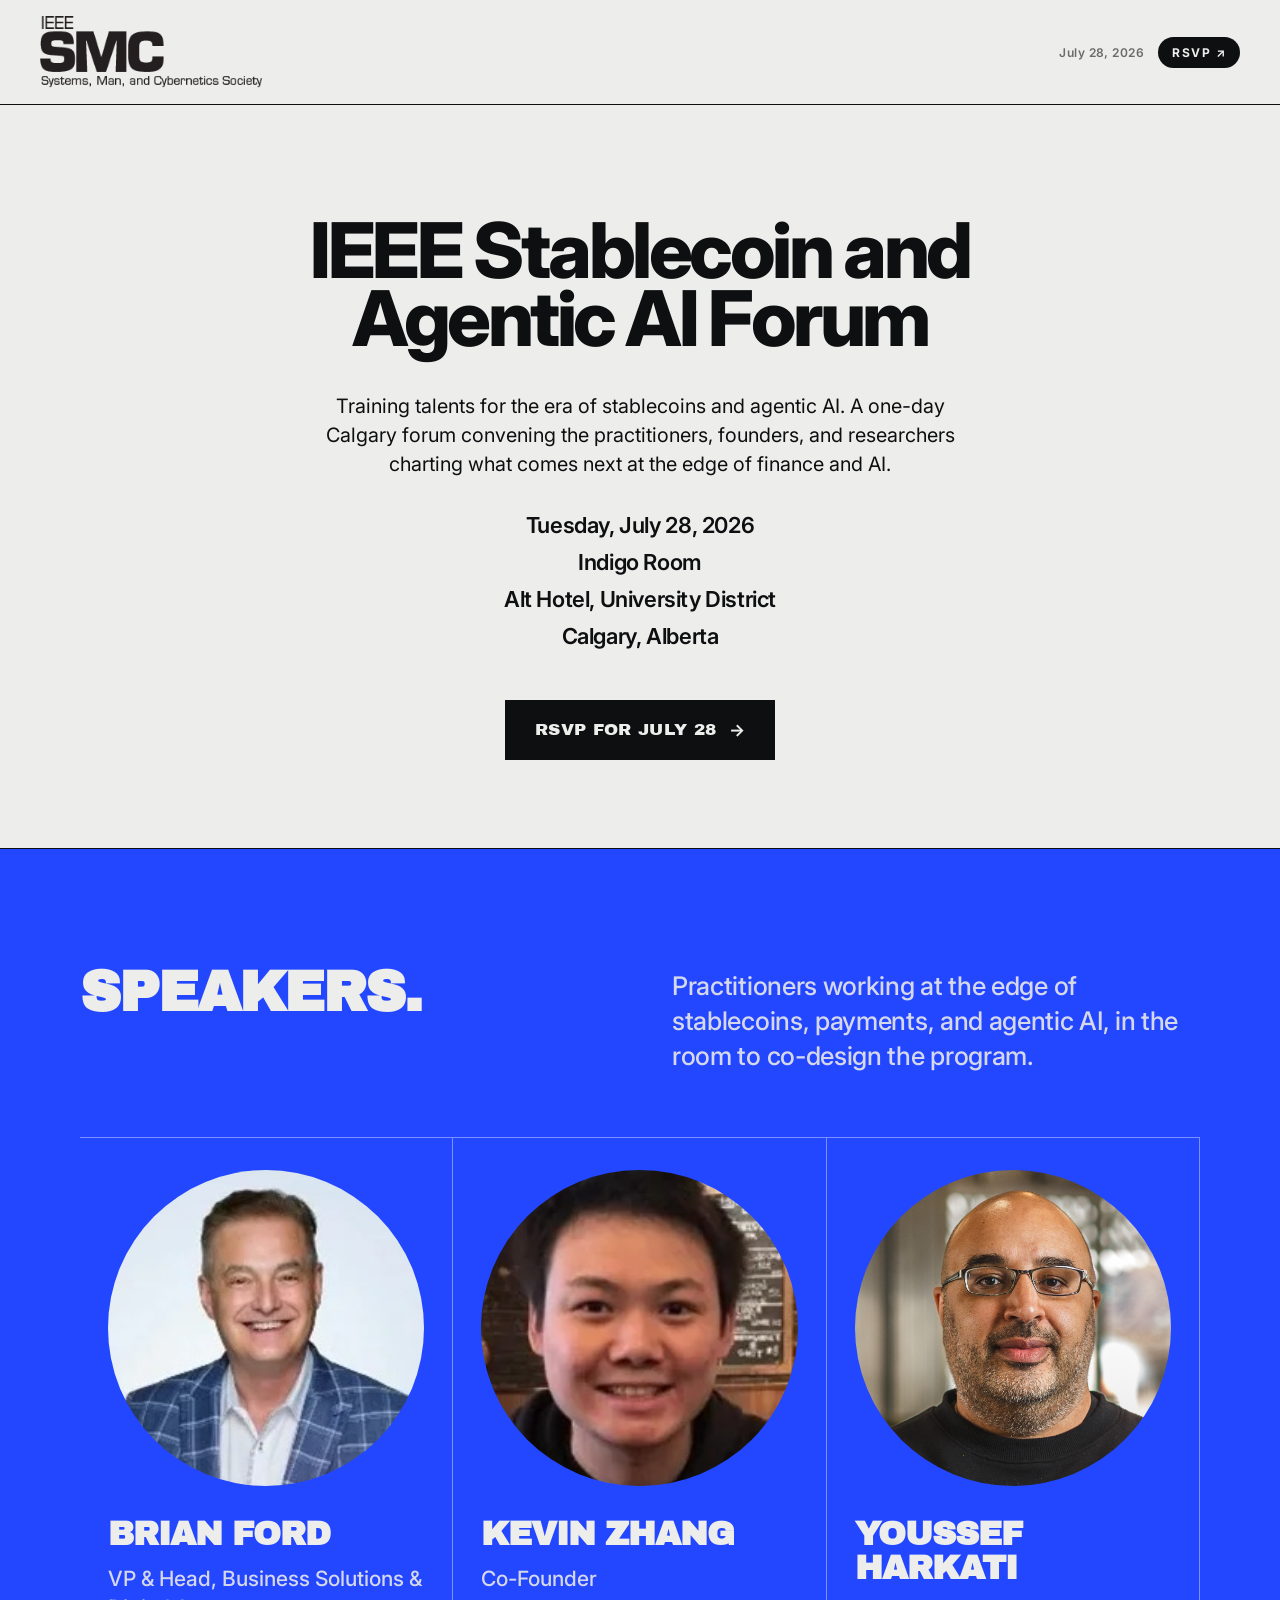
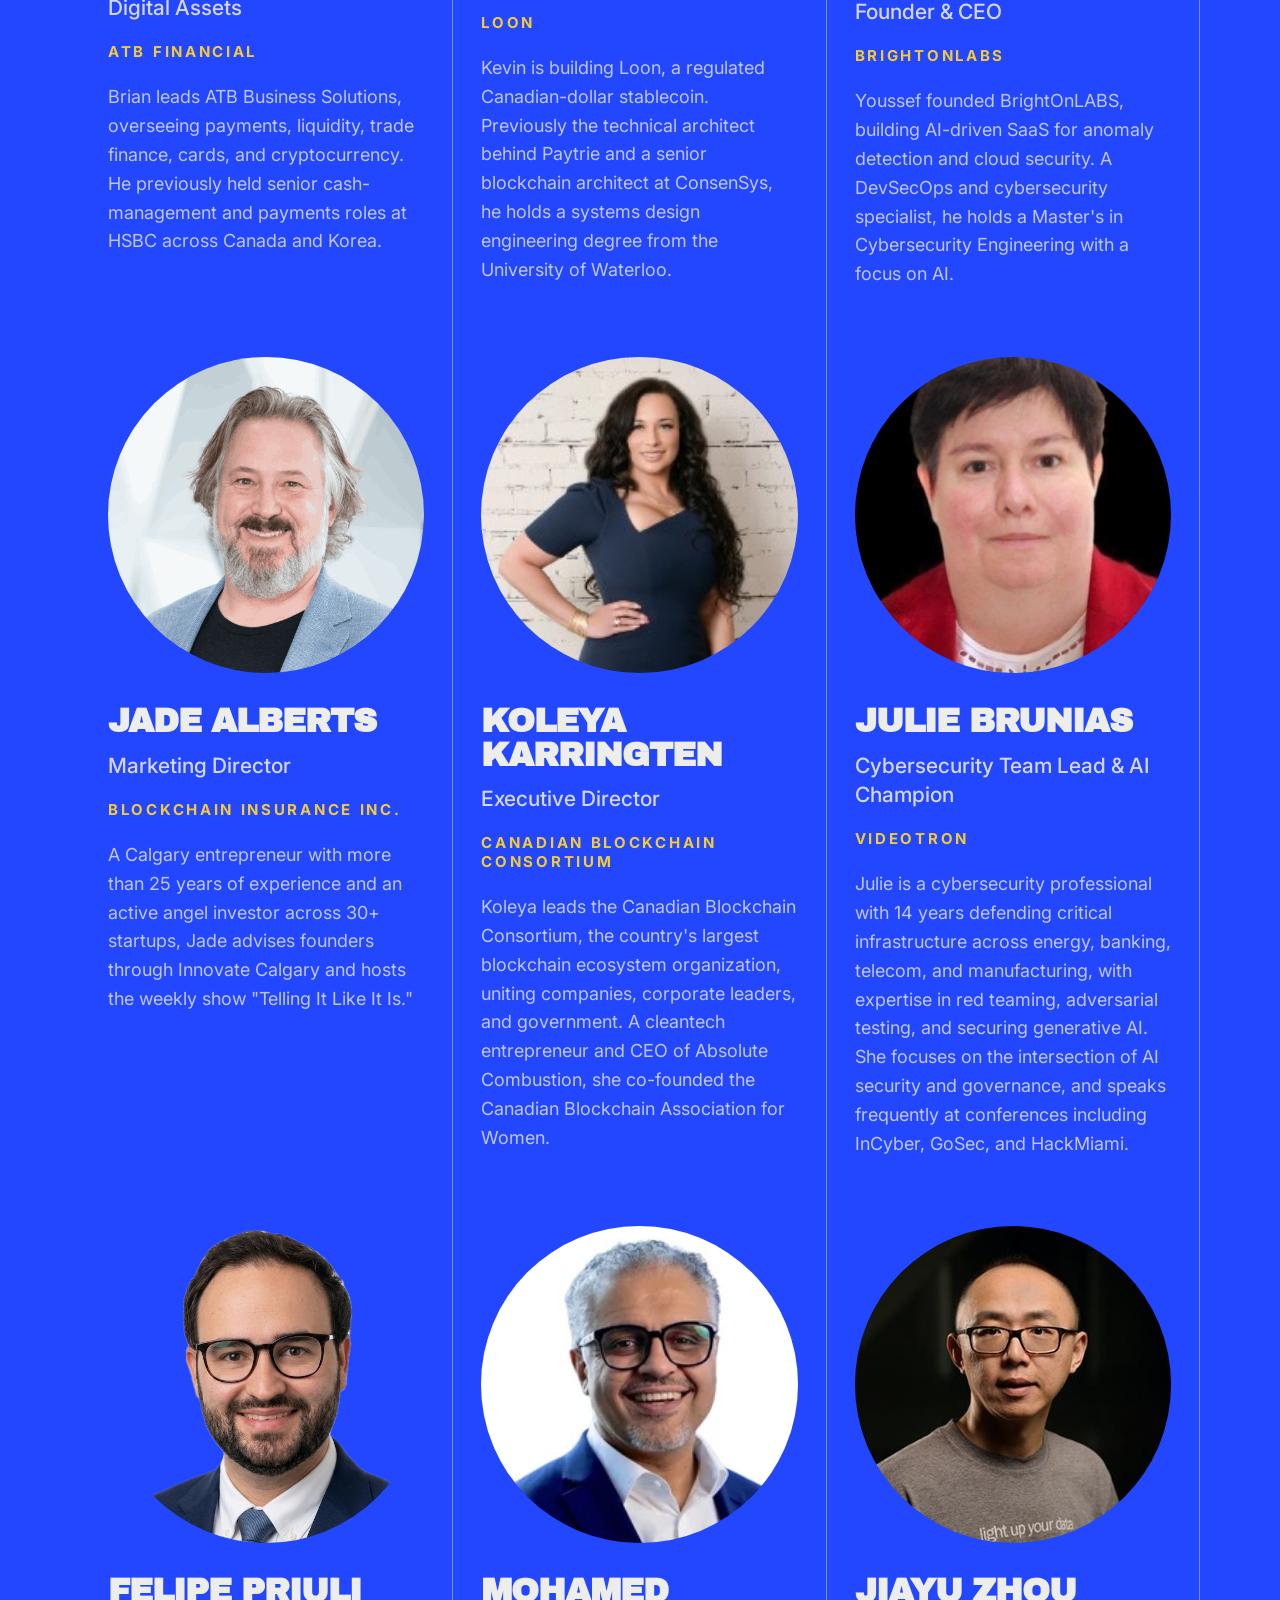
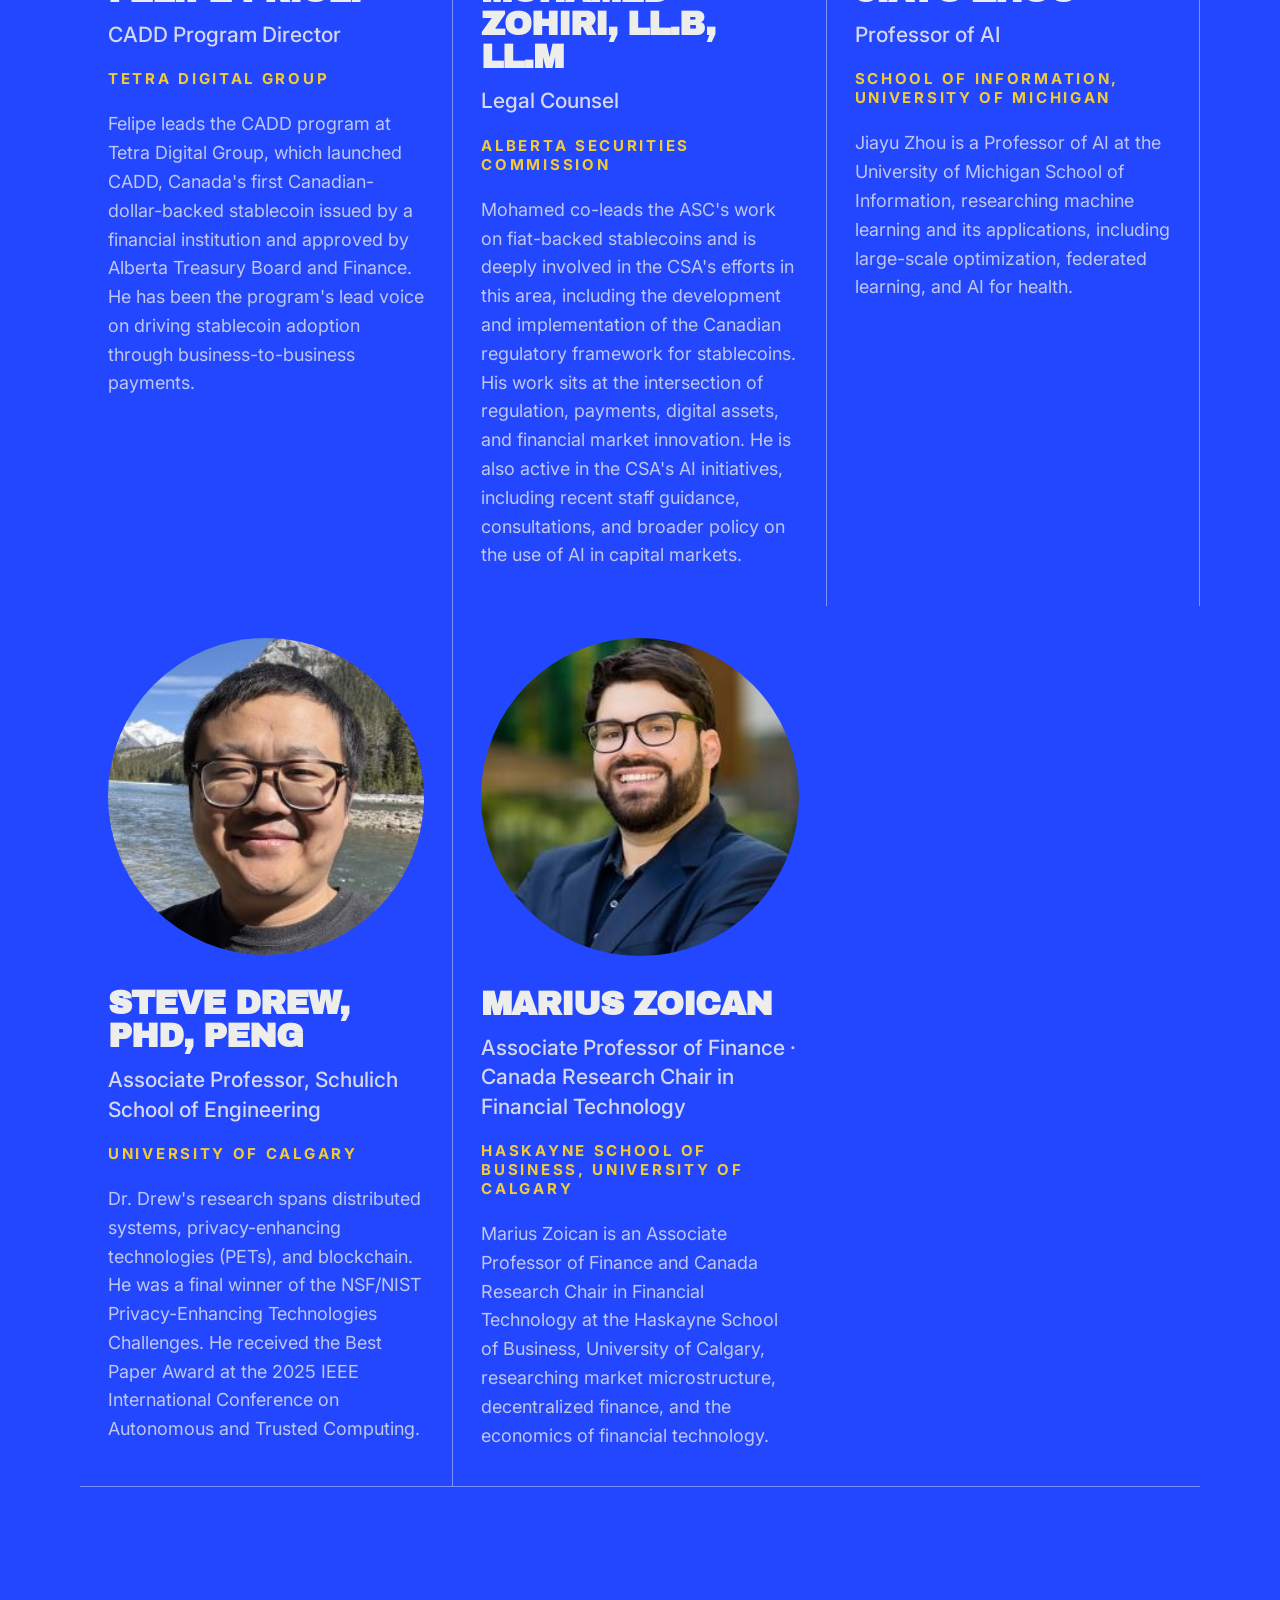
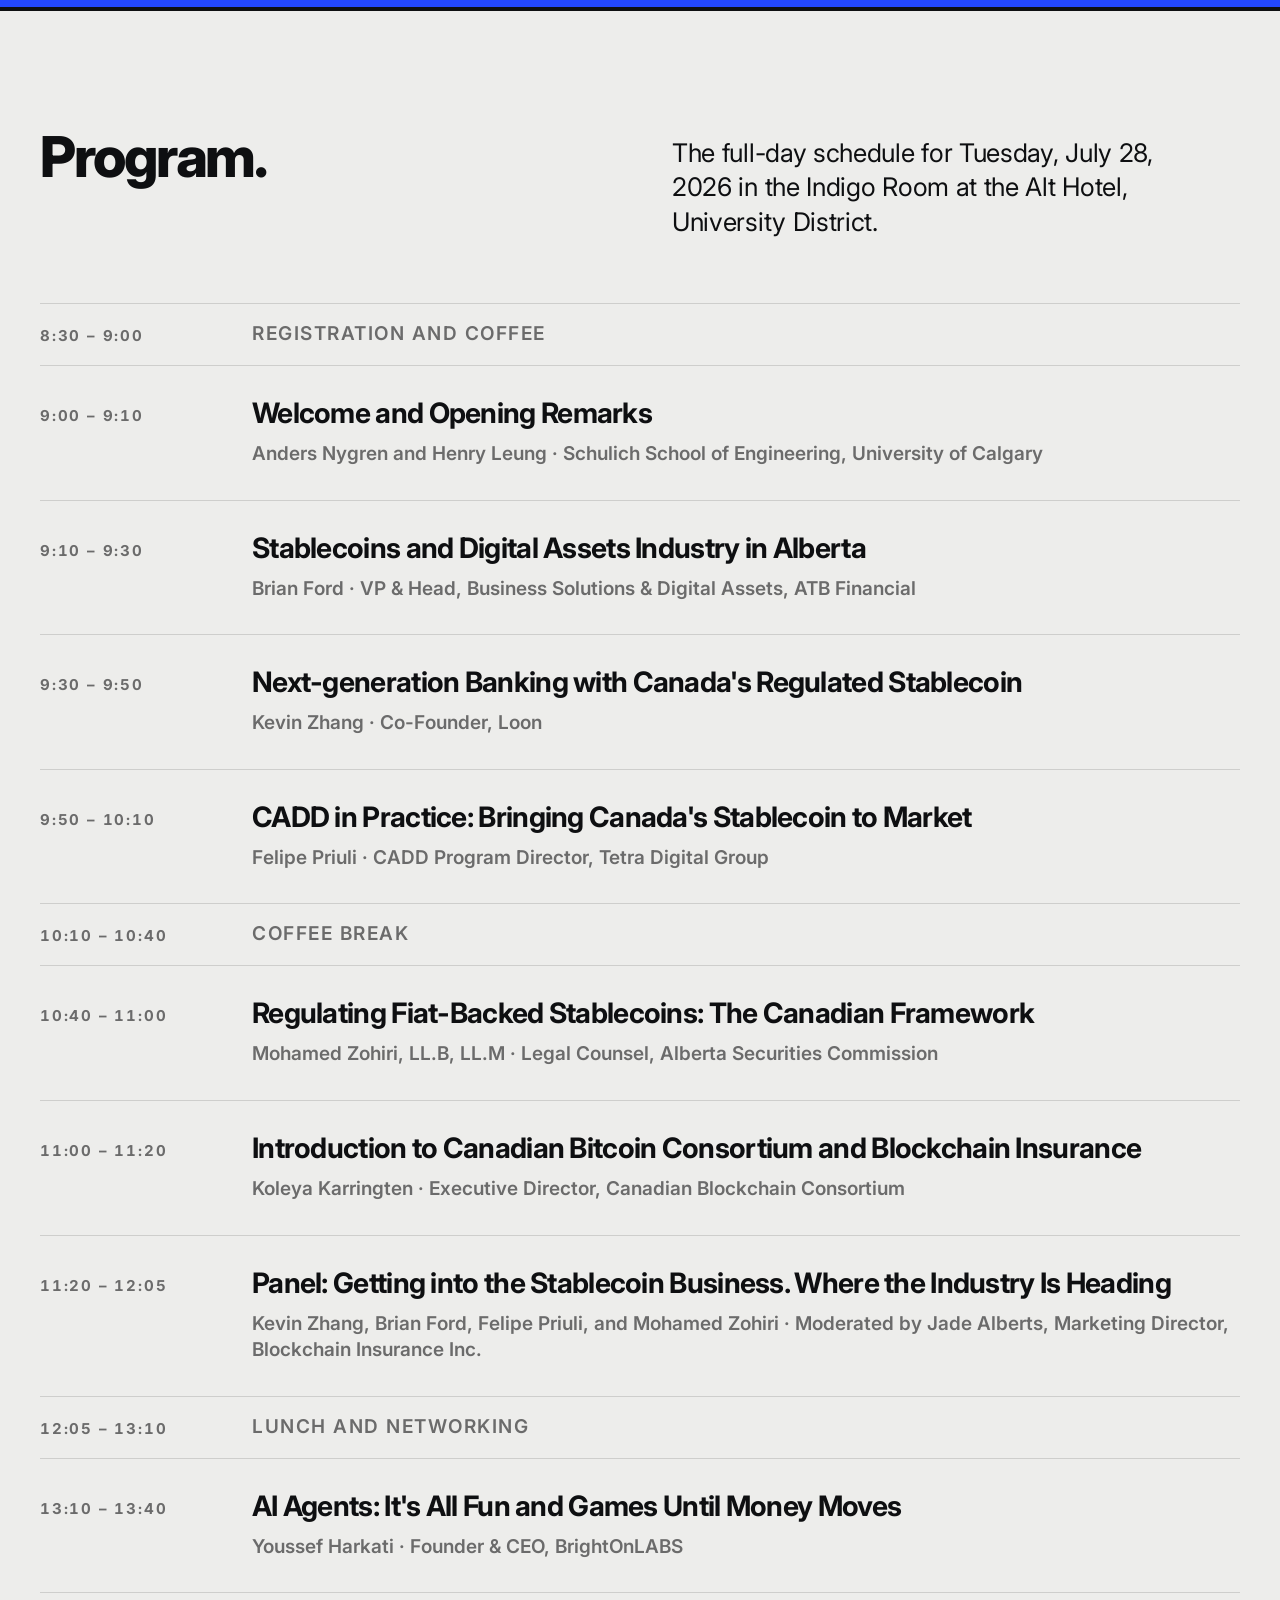
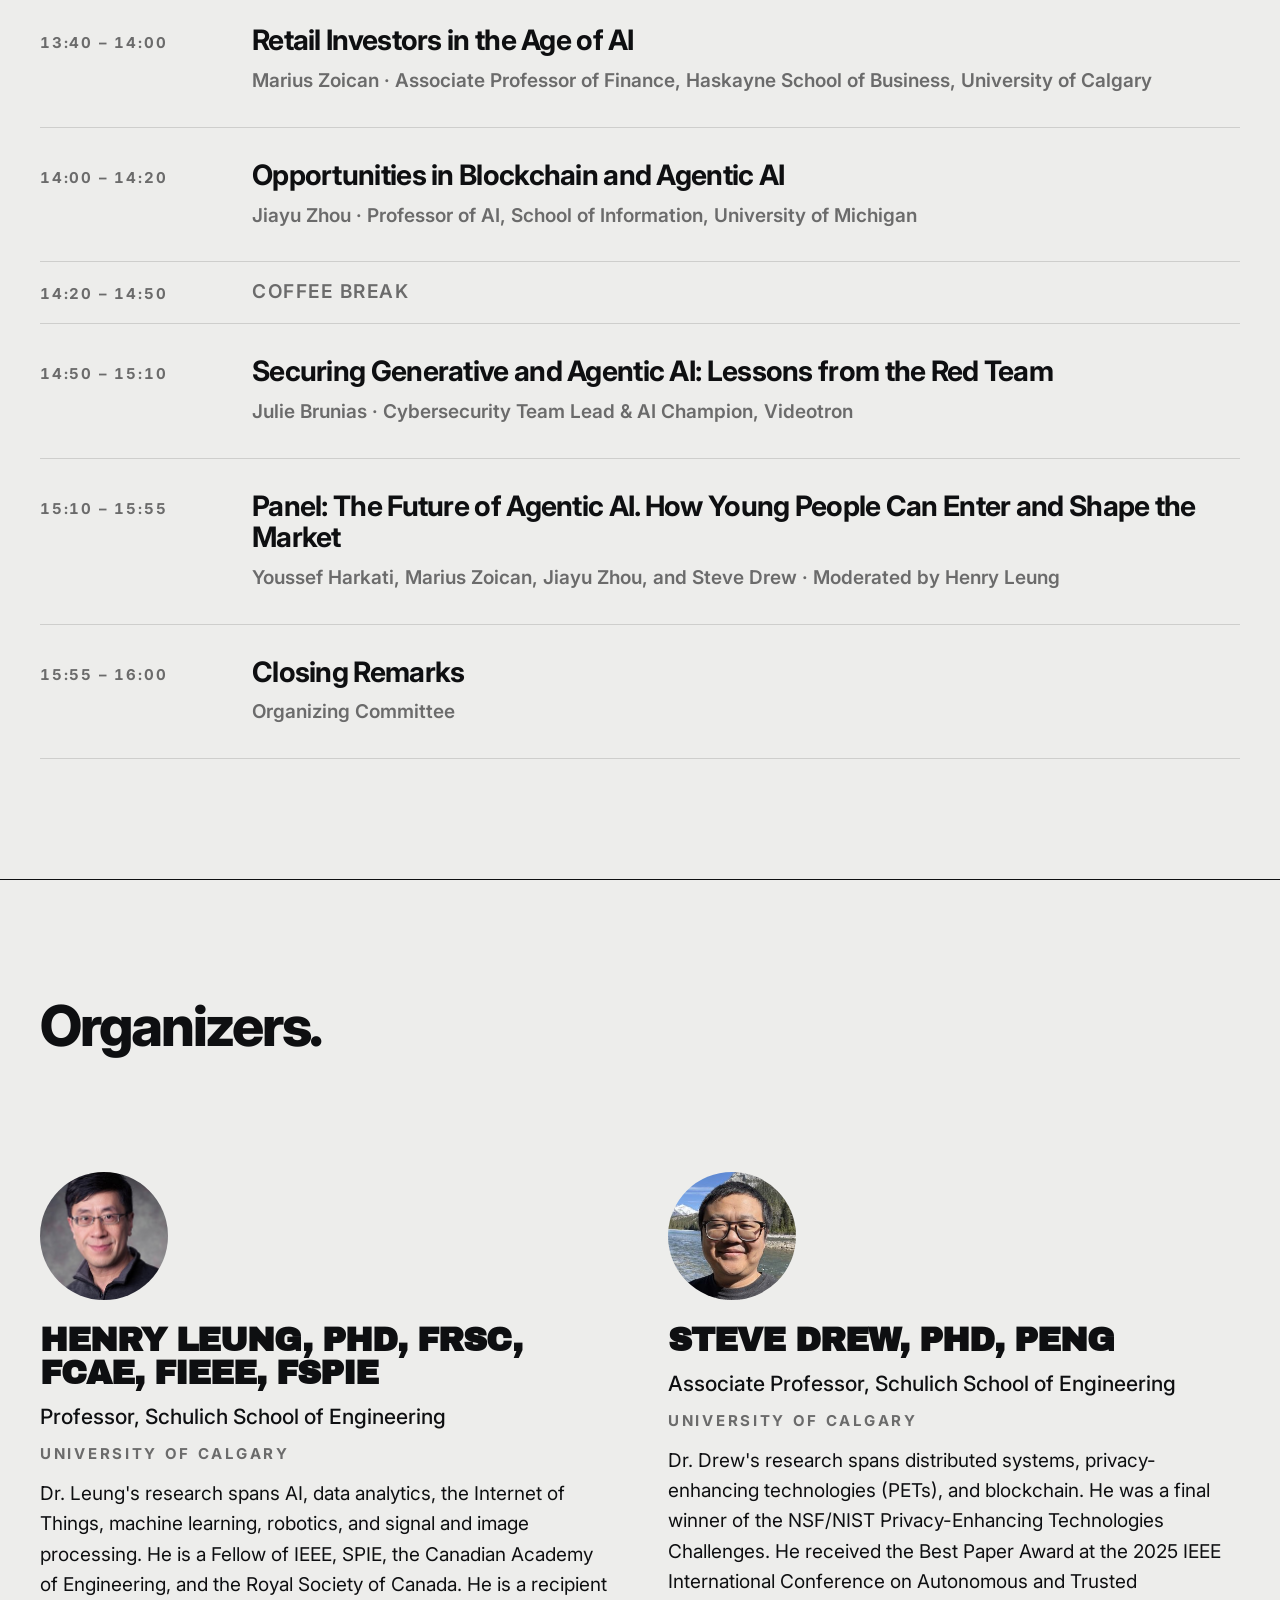
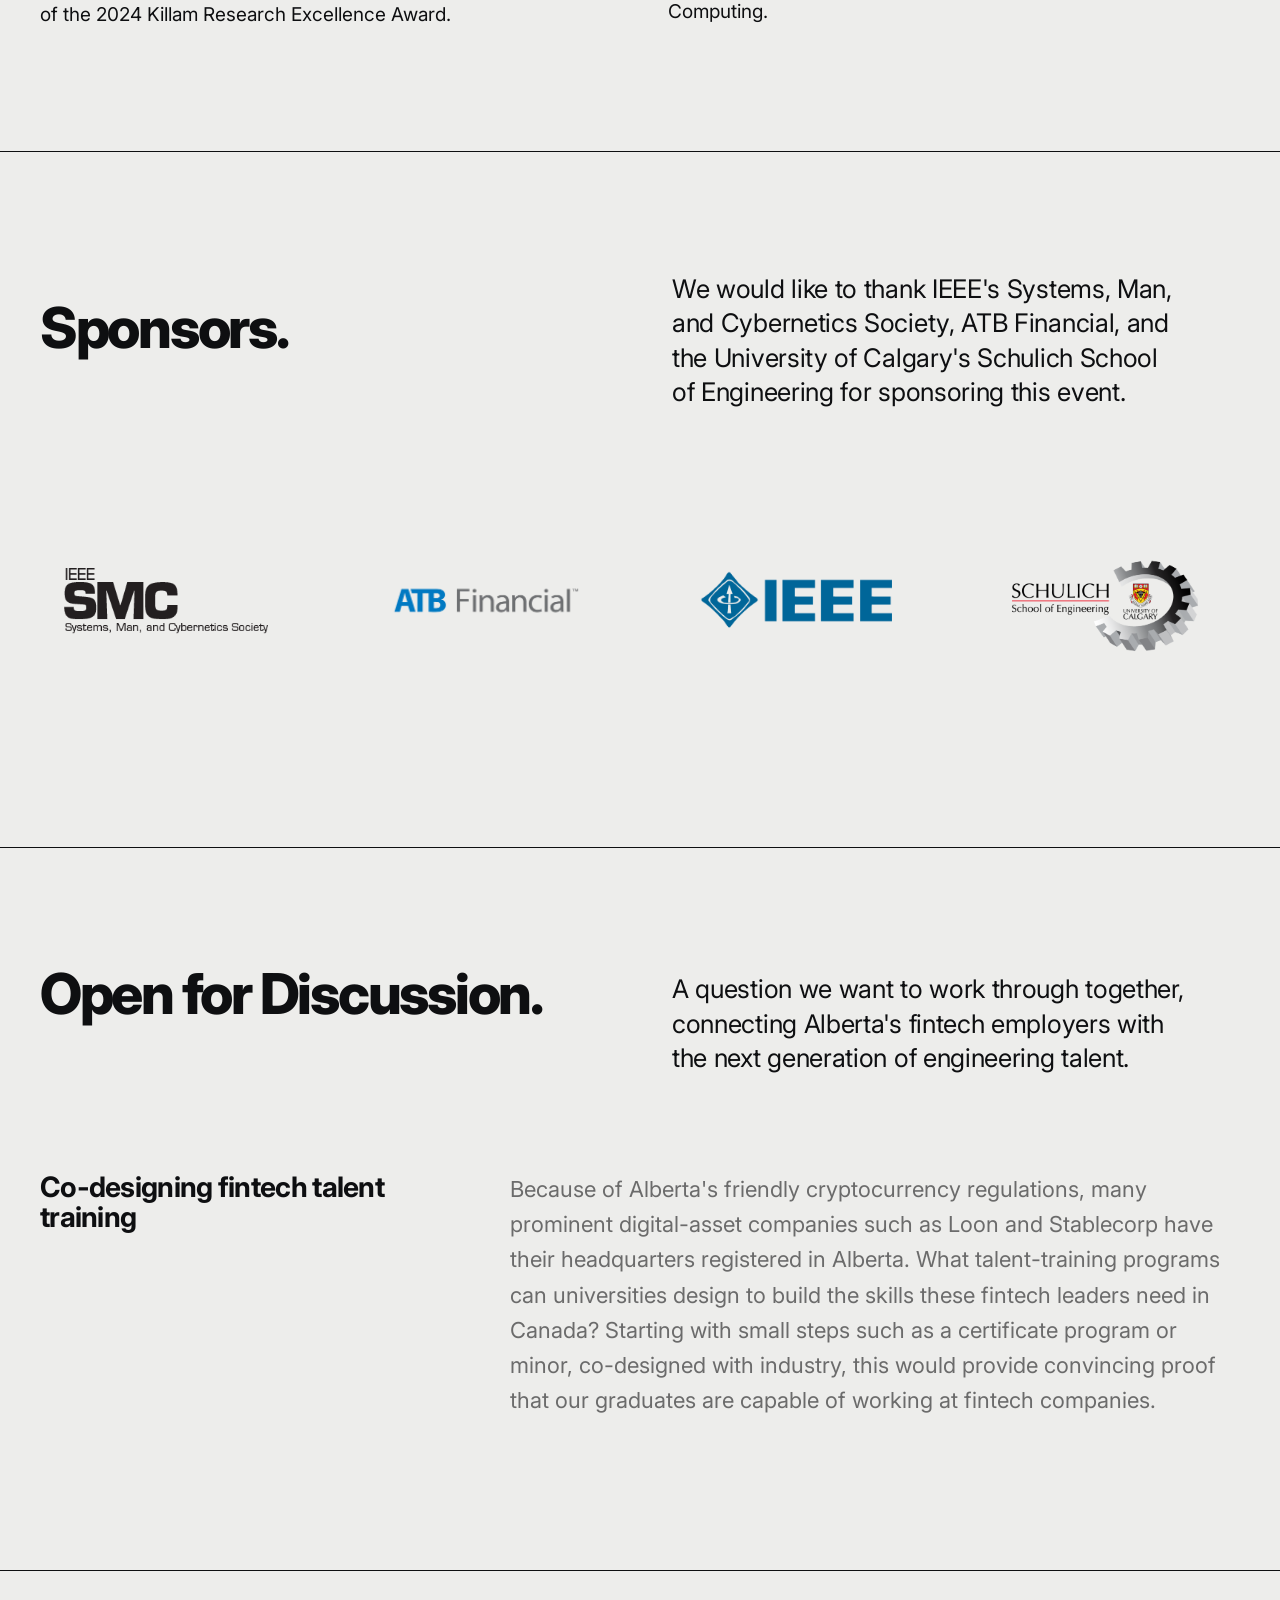
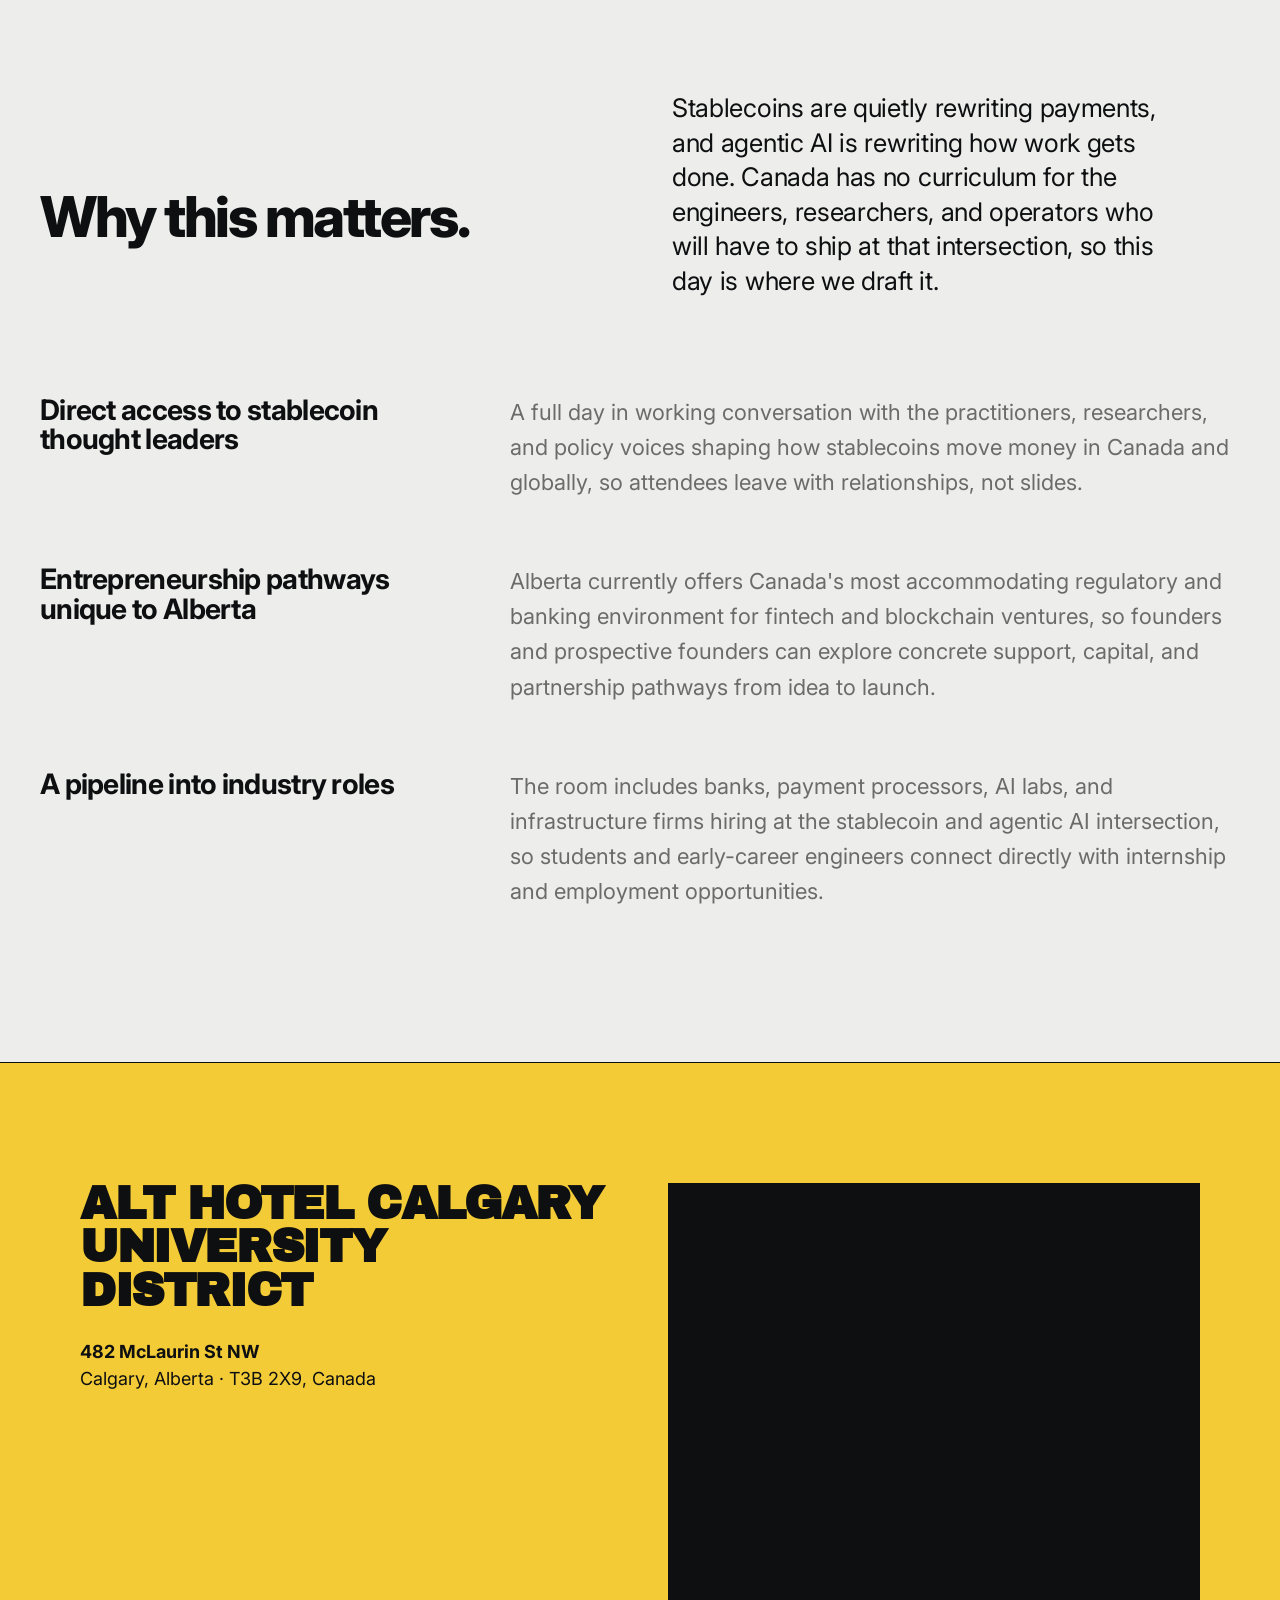
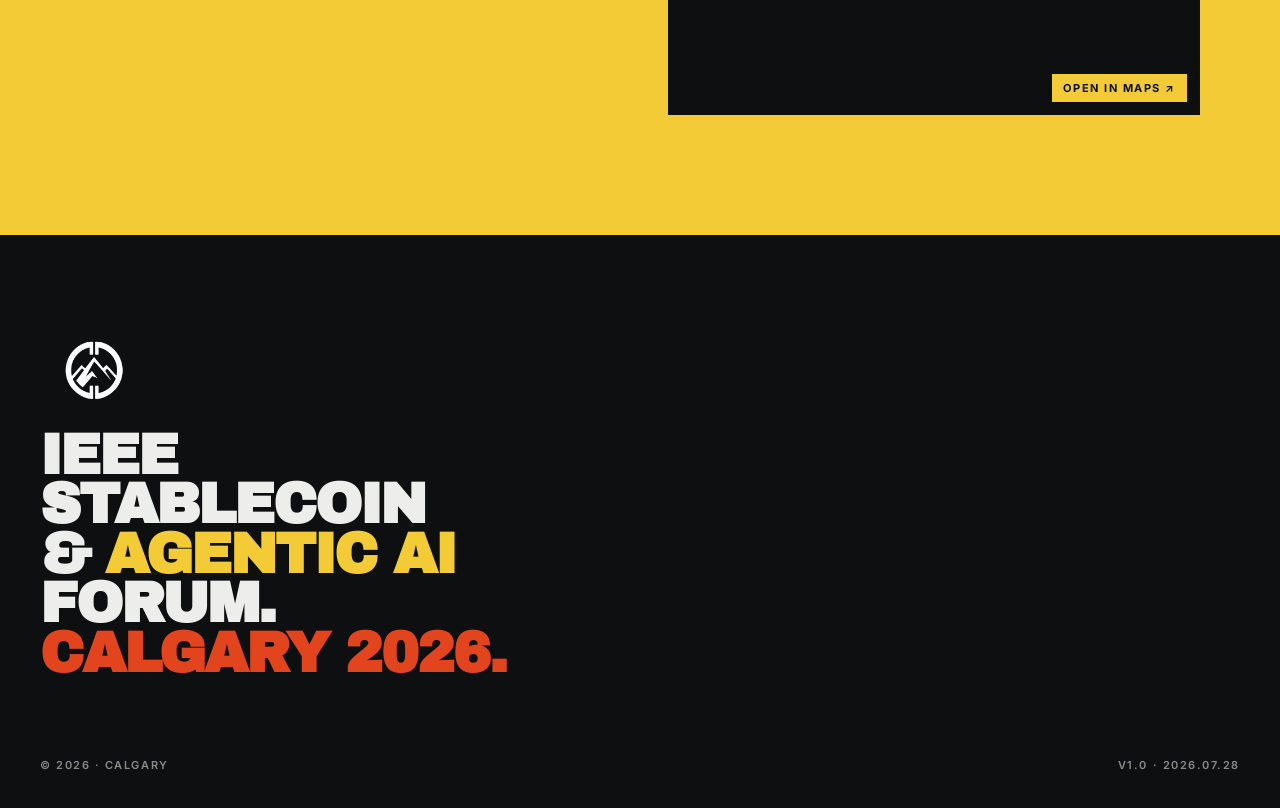
==== commit 45130f1a: "Replace Steve Drew's talk with Marius Zoican's The 13:40 slot is now "Retail Investors in the Age of" ====
--- a/index.html
+++ b/index.html
@@ -794,8 +794,8 @@
     <div class="program-row">
       <div class="time">13:40 – 14:00</div>
       <div class="detail">
-        <h3 class="talk-title">Agentic Marketplace</h3>
-        <p class="speaker">Steve Drew · Schulich School of Engineering, University of Calgary</p>
+        <h3 class="talk-title">Retail Investors in the Age of AI</h3>
+        <p class="speaker">Marius Zoican · Associate Professor of Finance, Haskayne School of Business, University of Calgary</p>
       </div>
     </div>
     <div class="program-row">
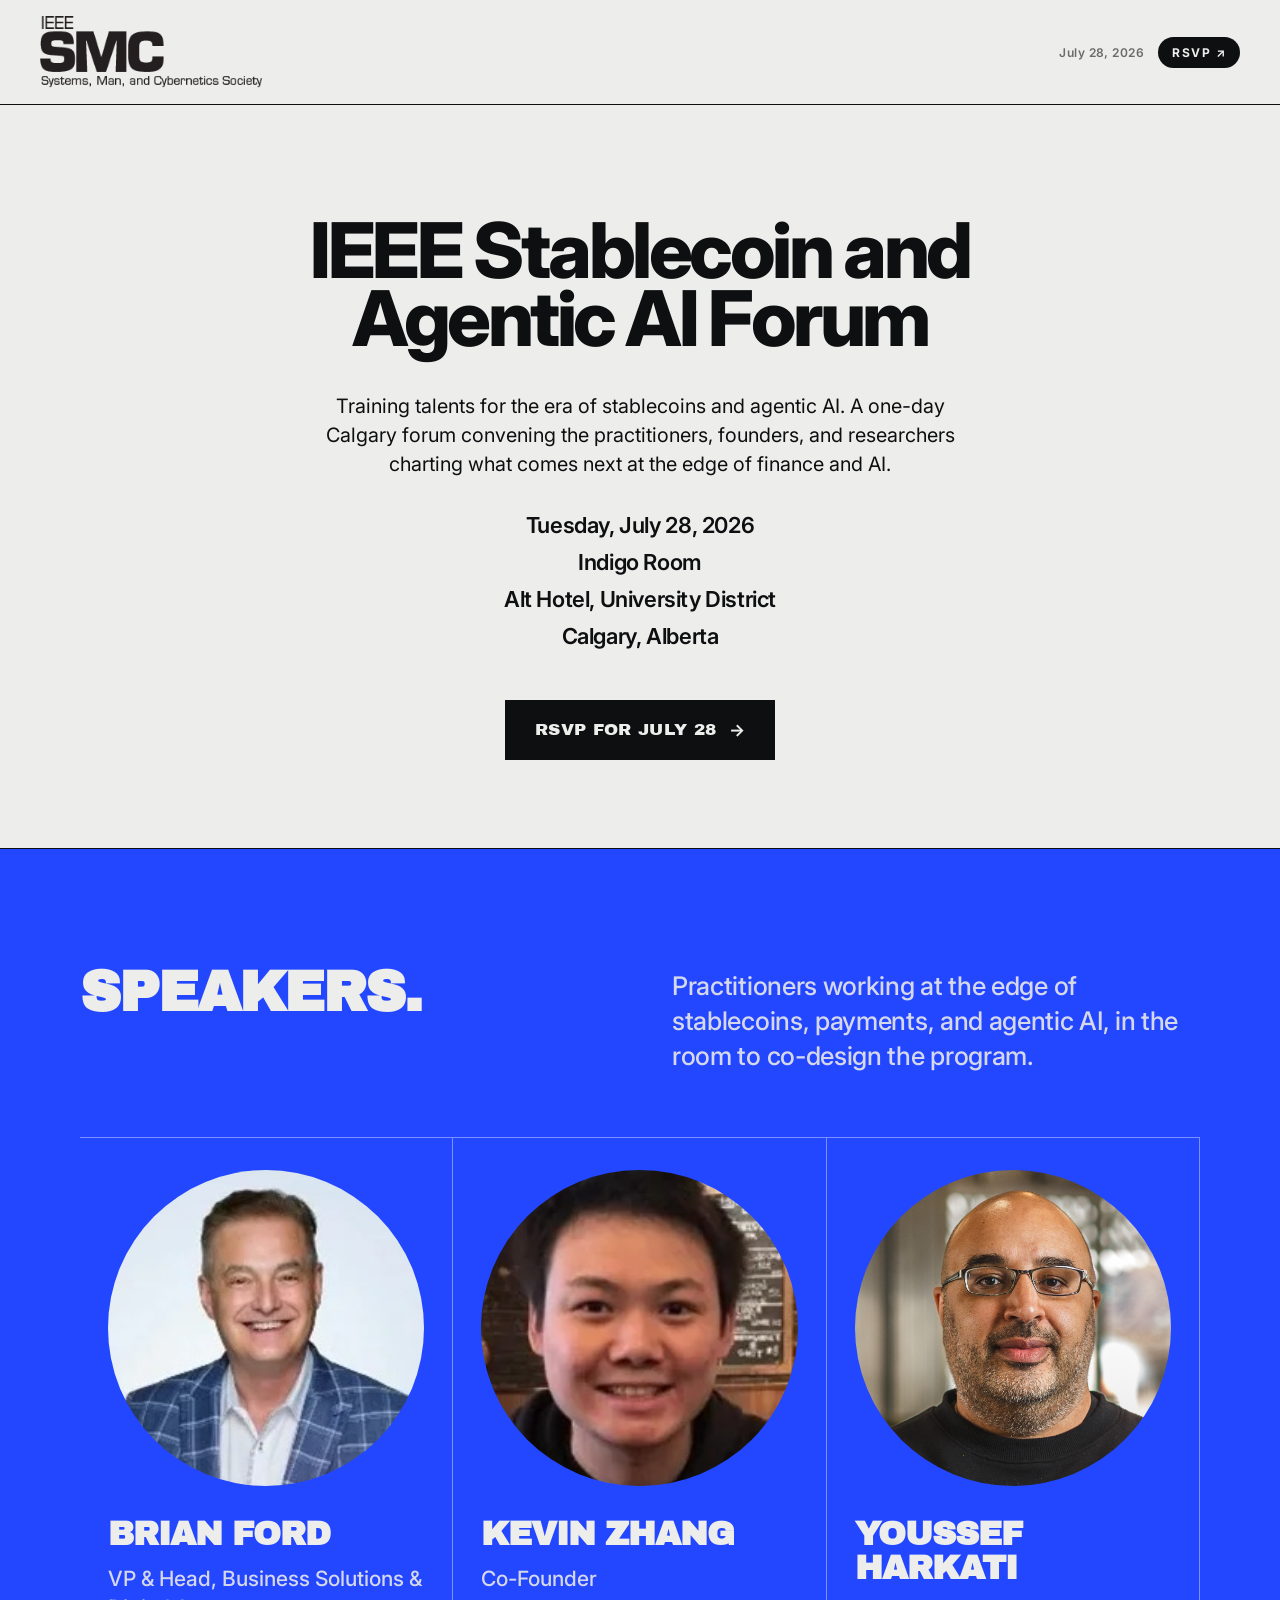
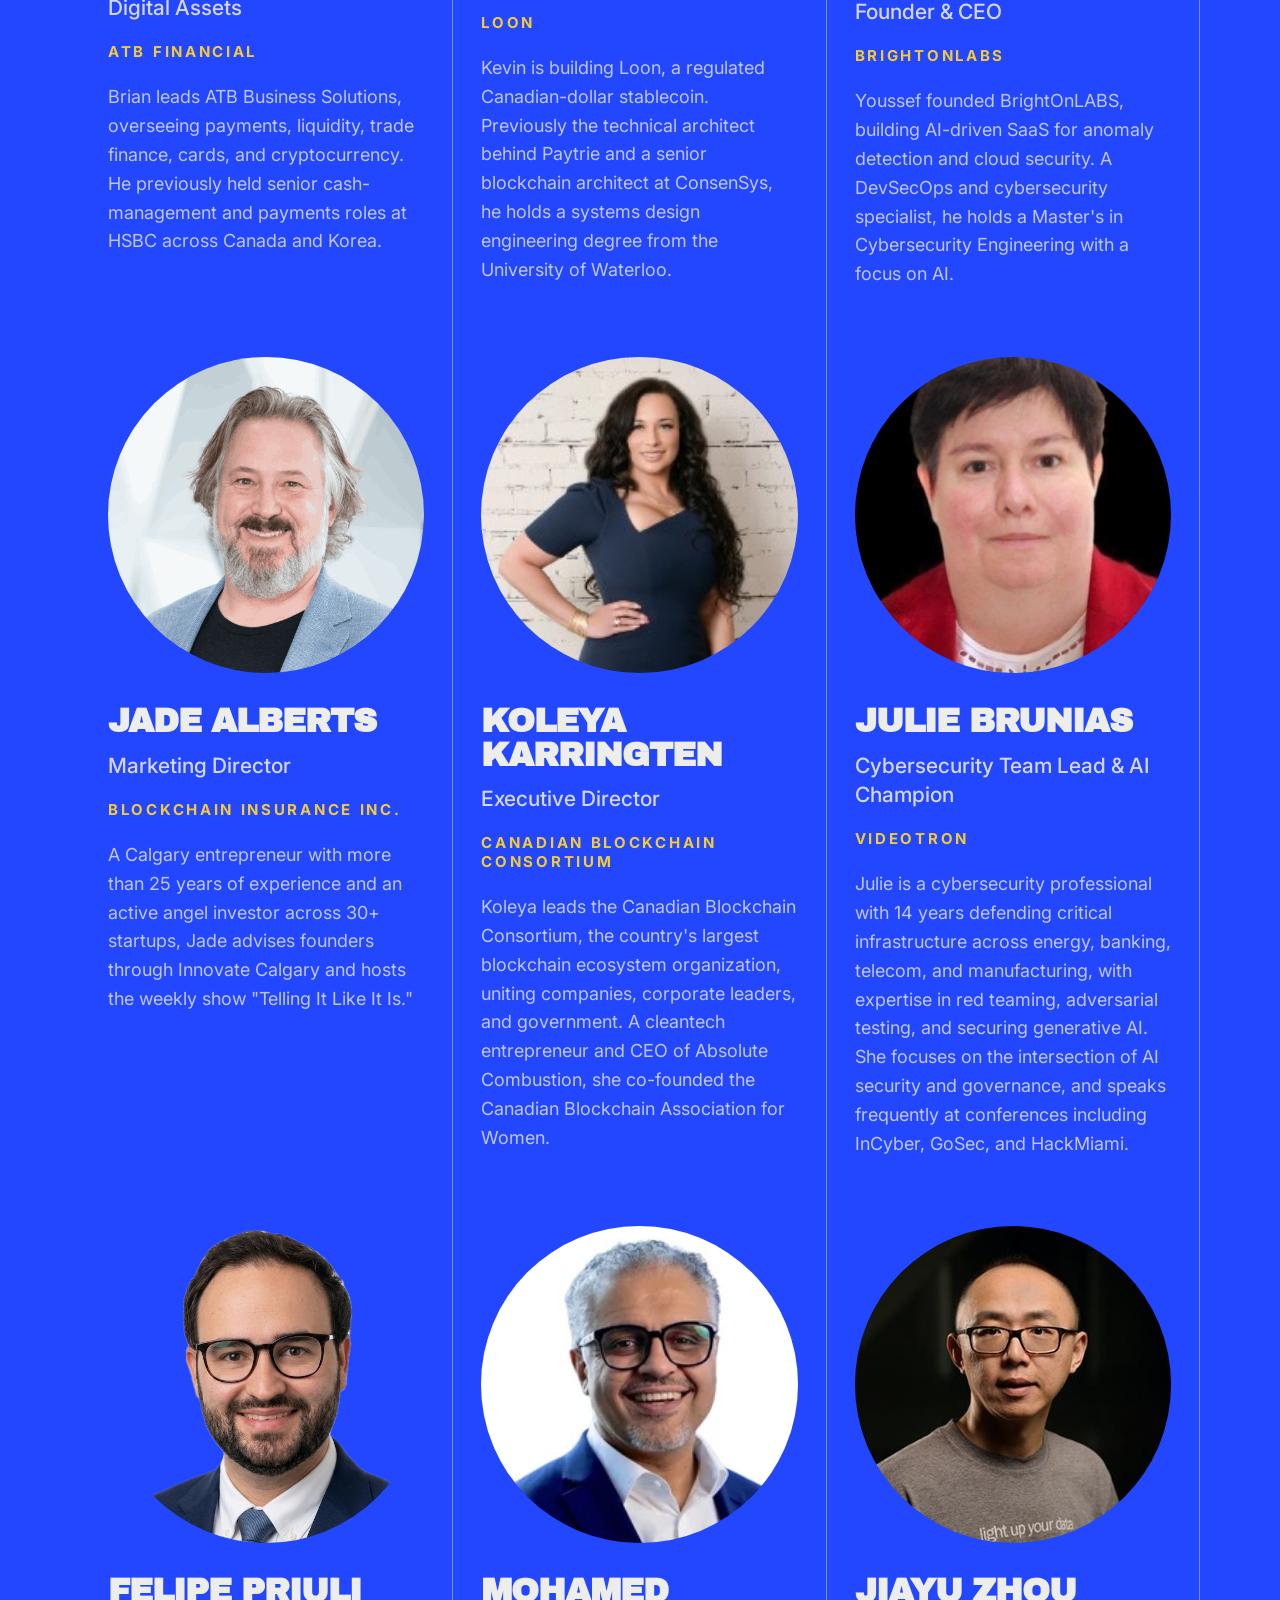
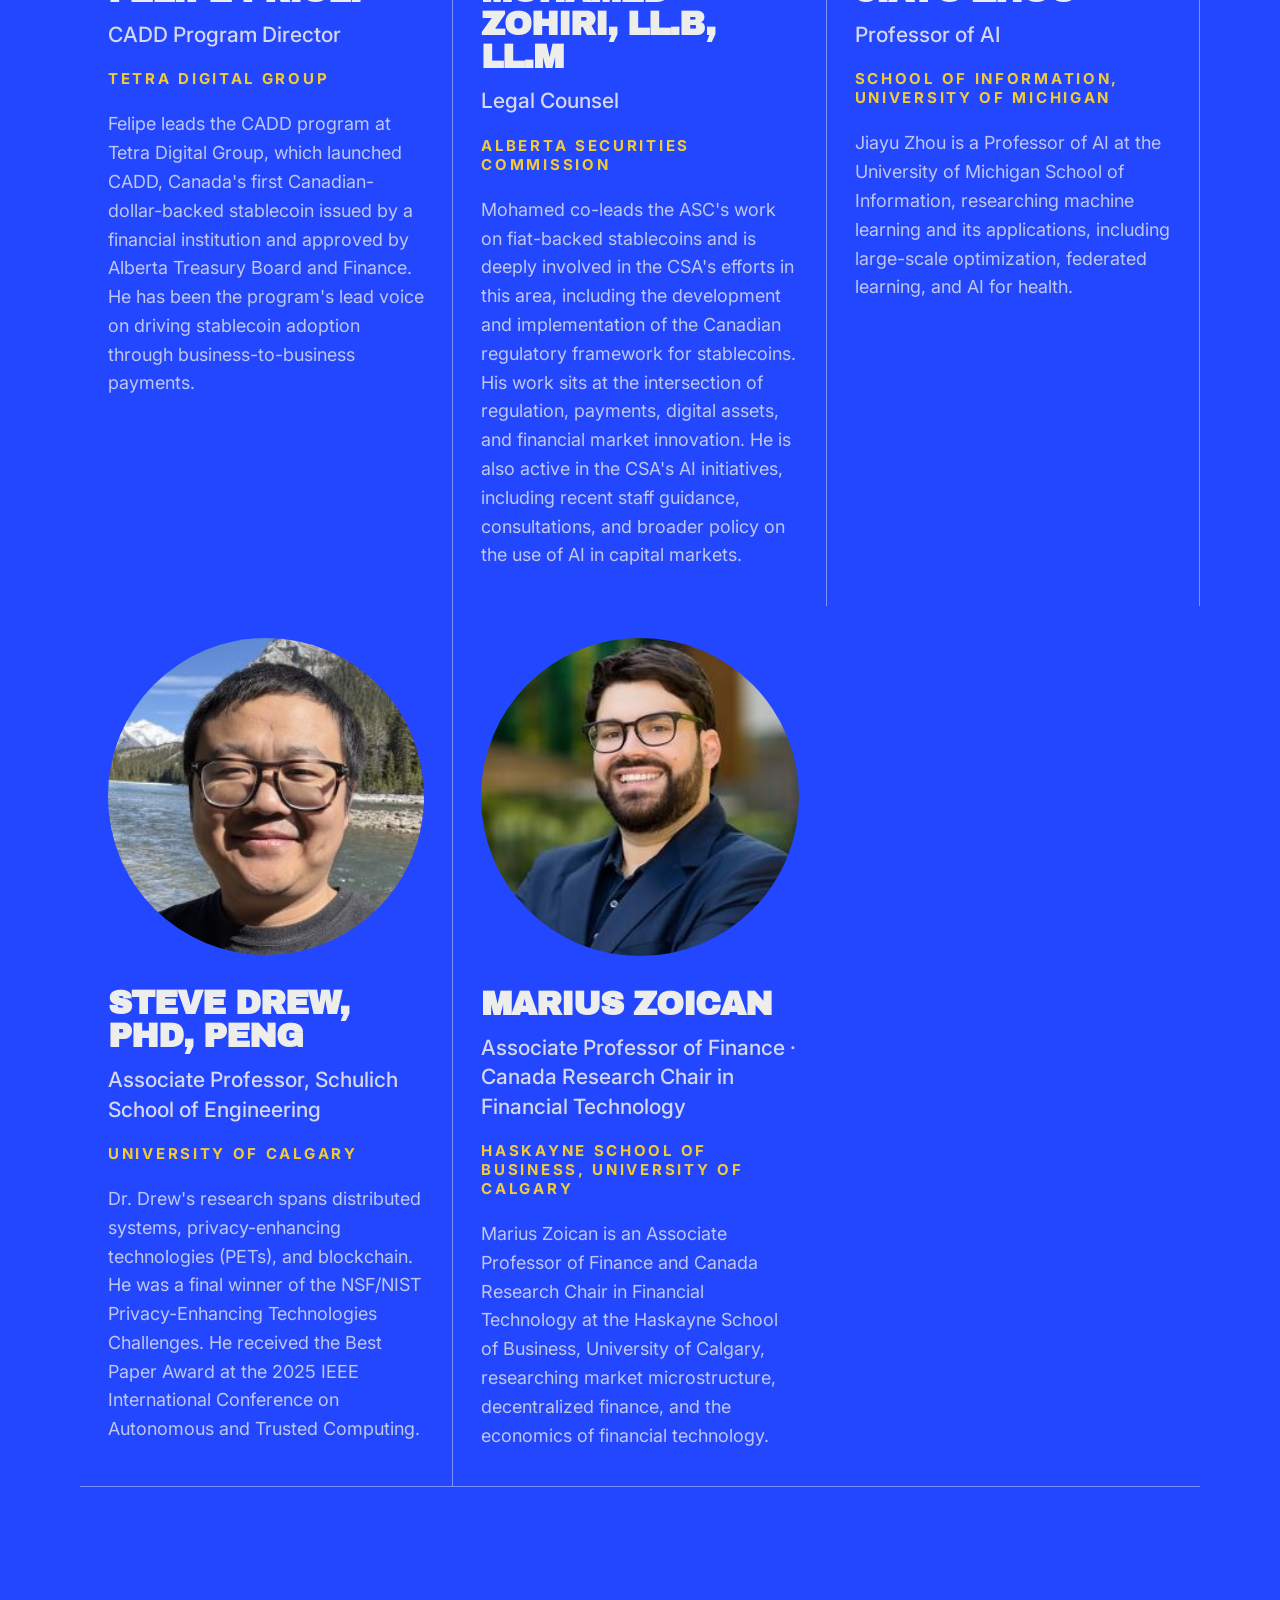
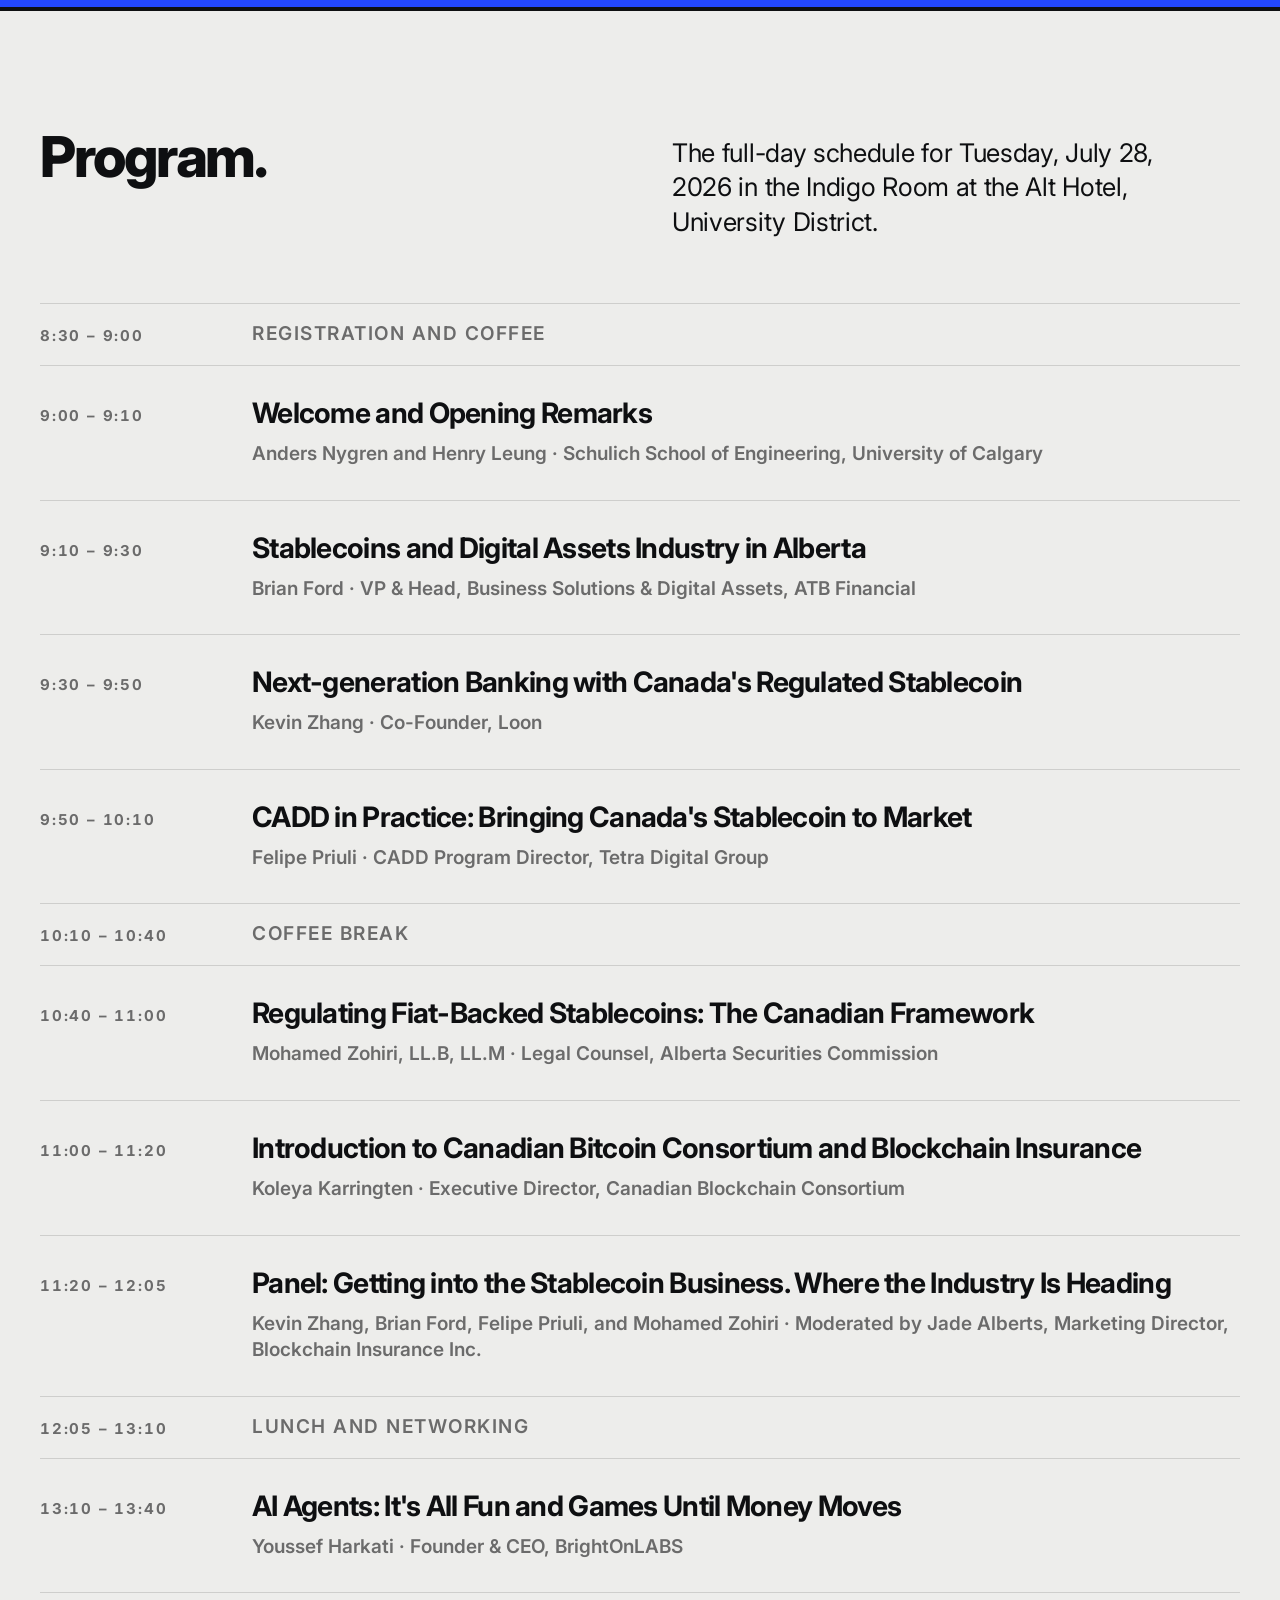
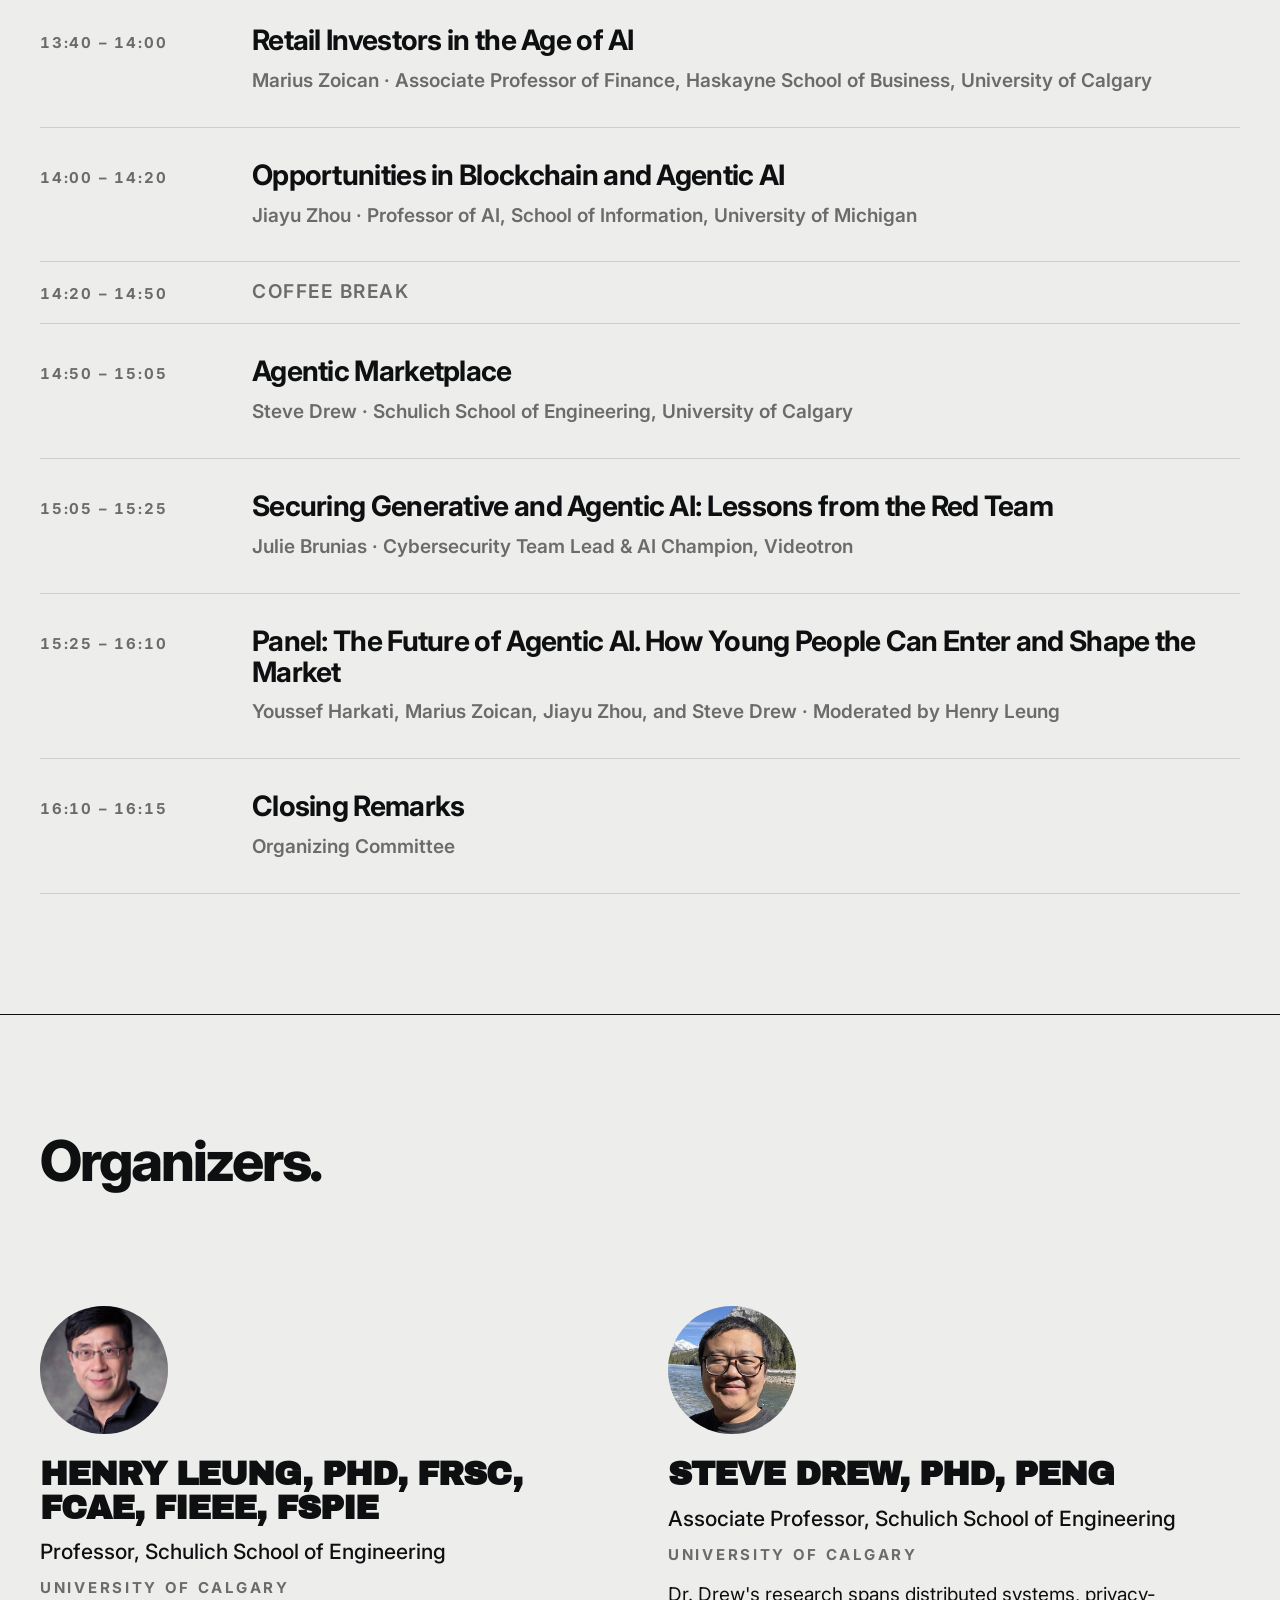
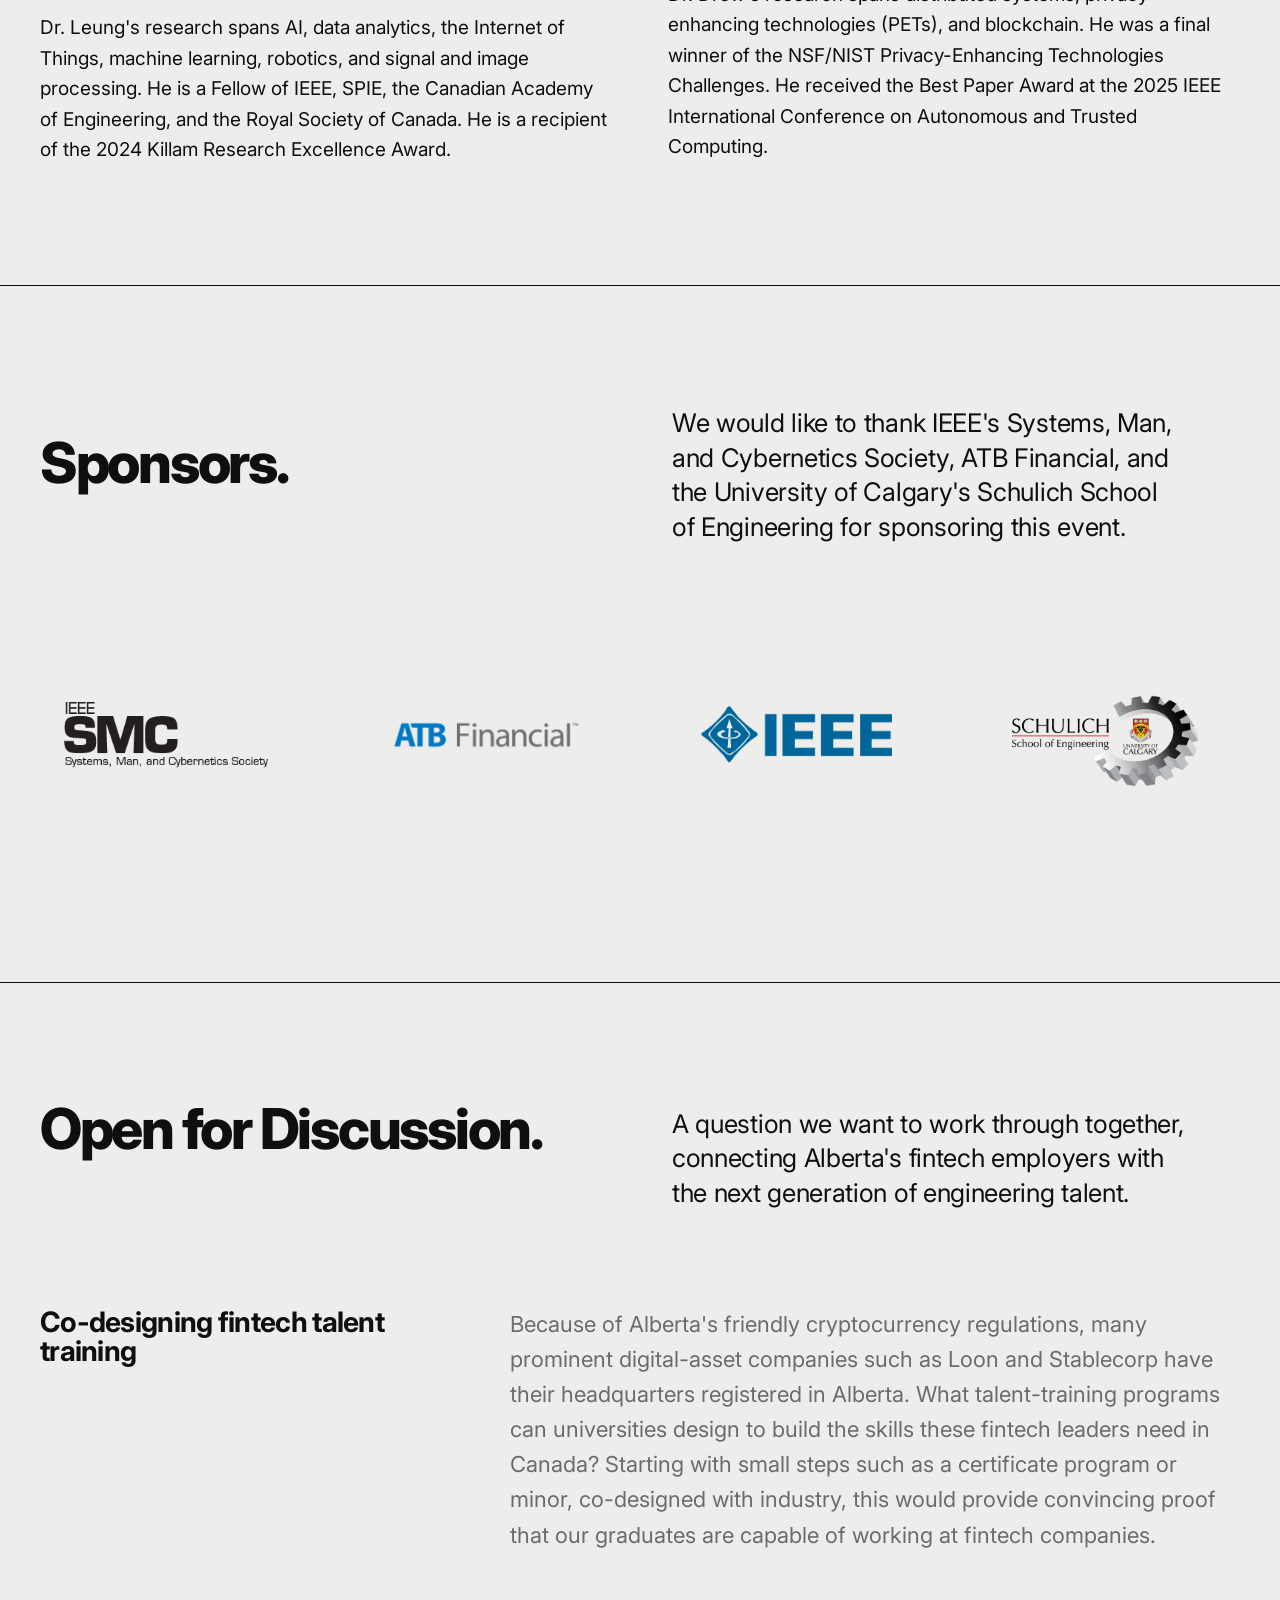
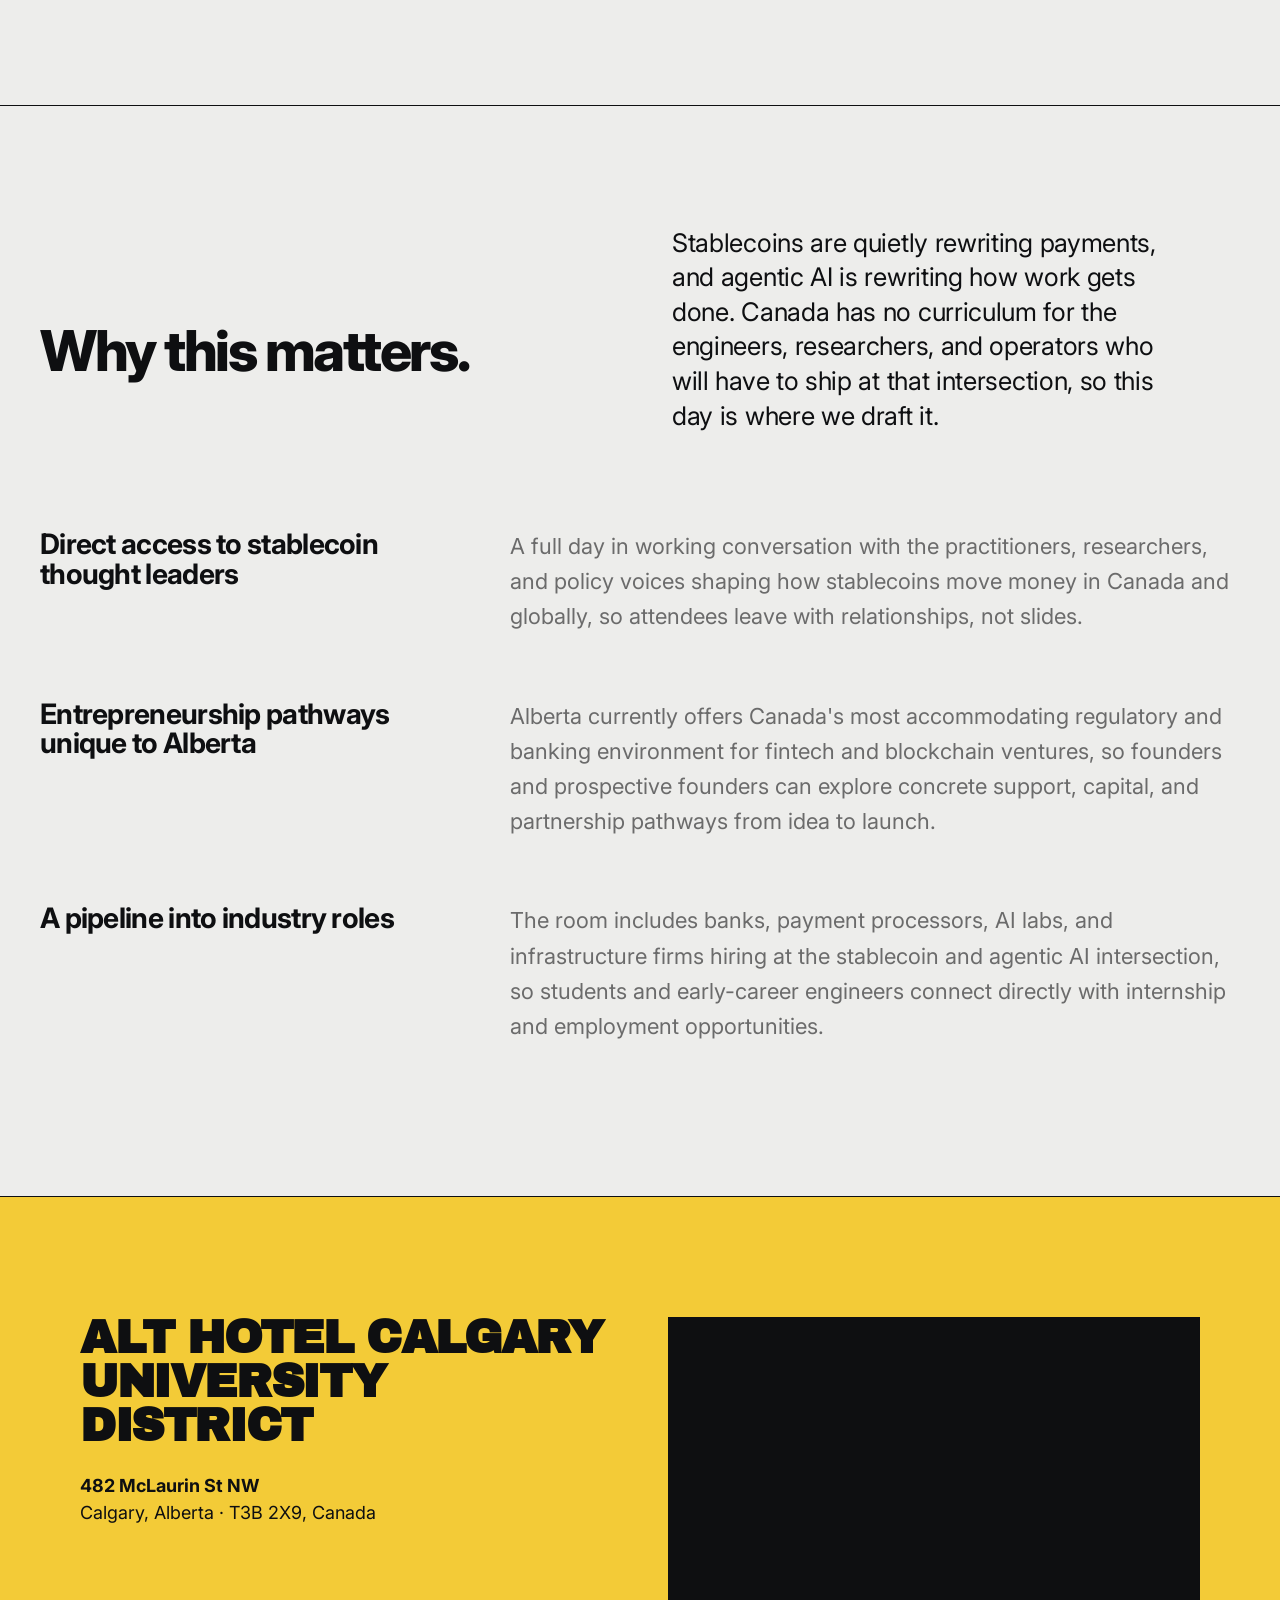
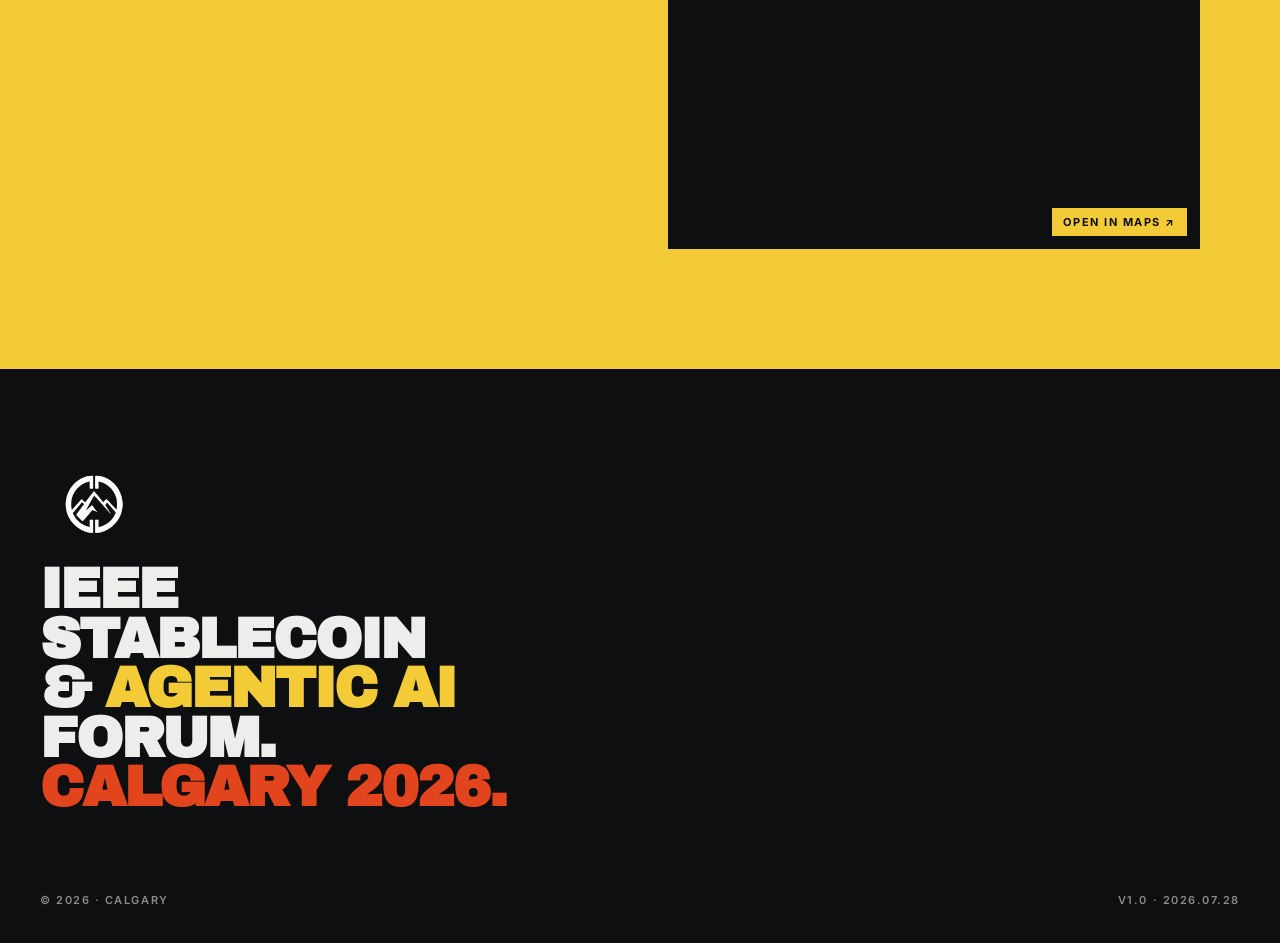
==== commit 1ef34ced: "Add back Steve Drew's Agentic Marketplace talk Steve Drew speaks at 14:50 for 15 minutes right after" ====
--- a/index.html
+++ b/index.html
@@ -812,21 +812,28 @@
       </div>
     </div>
     <div class="program-row">
-      <div class="time">14:50 – 15:10</div>
+      <div class="time">14:50 – 15:05</div>
+      <div class="detail">
+        <h3 class="talk-title">Agentic Marketplace</h3>
+        <p class="speaker">Steve Drew · Schulich School of Engineering, University of Calgary</p>
+      </div>
+    </div>
+    <div class="program-row">
+      <div class="time">15:05 – 15:25</div>
       <div class="detail">
         <h3 class="talk-title">Securing Generative and Agentic AI: Lessons from the Red Team</h3>
         <p class="speaker">Julie Brunias · Cybersecurity Team Lead &amp; AI Champion, Videotron</p>
       </div>
     </div>
     <div class="program-row">
-      <div class="time">15:10 – 15:55</div>
+      <div class="time">15:25 – 16:10</div>
       <div class="detail">
         <h3 class="talk-title">Panel: The Future of Agentic AI. How Young People Can Enter and Shape the Market</h3>
         <p class="speaker">Youssef Harkati, Marius Zoican, Jiayu Zhou, and Steve Drew · Moderated by Henry Leung</p>
       </div>
     </div>
     <div class="program-row">
-      <div class="time">15:55 – 16:00</div>
+      <div class="time">16:10 – 16:15</div>
       <div class="detail">
         <h3 class="talk-title">Closing Remarks</h3>
         <p class="speaker">Organizing Committee</p>
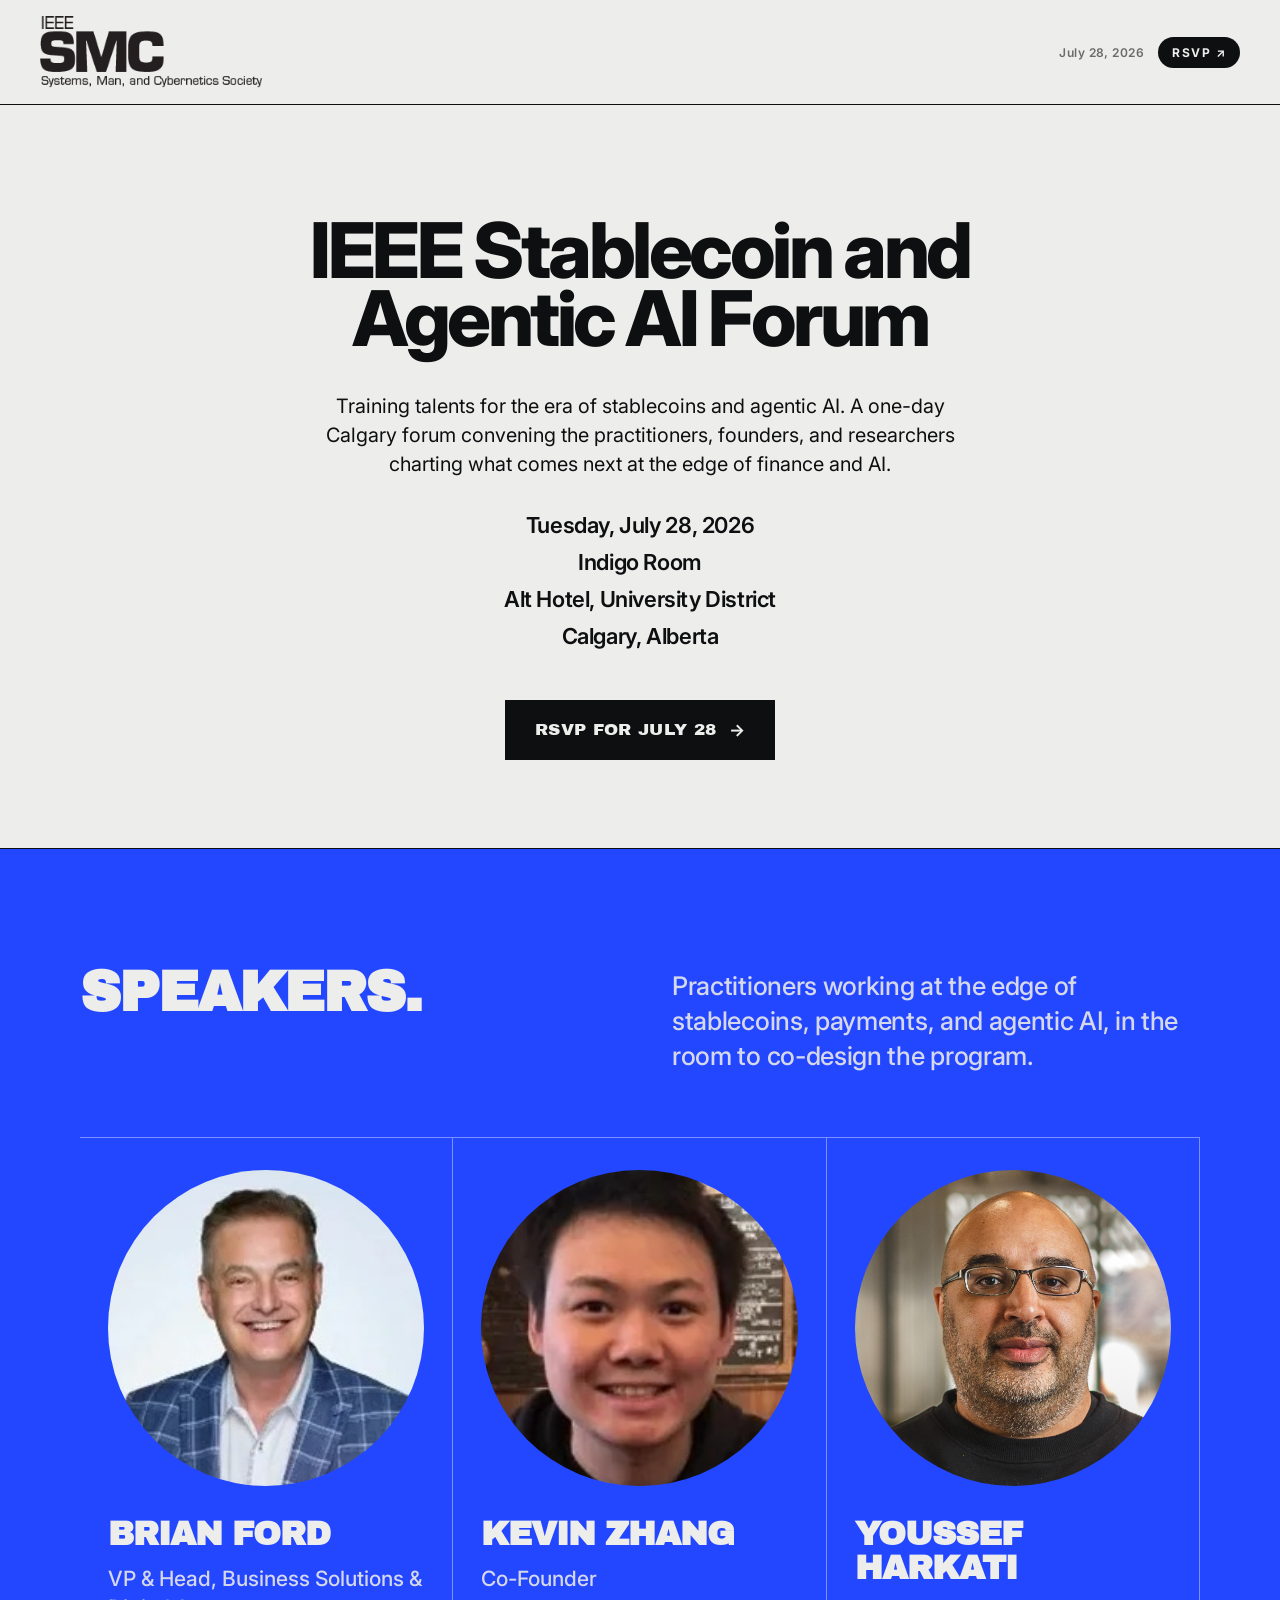
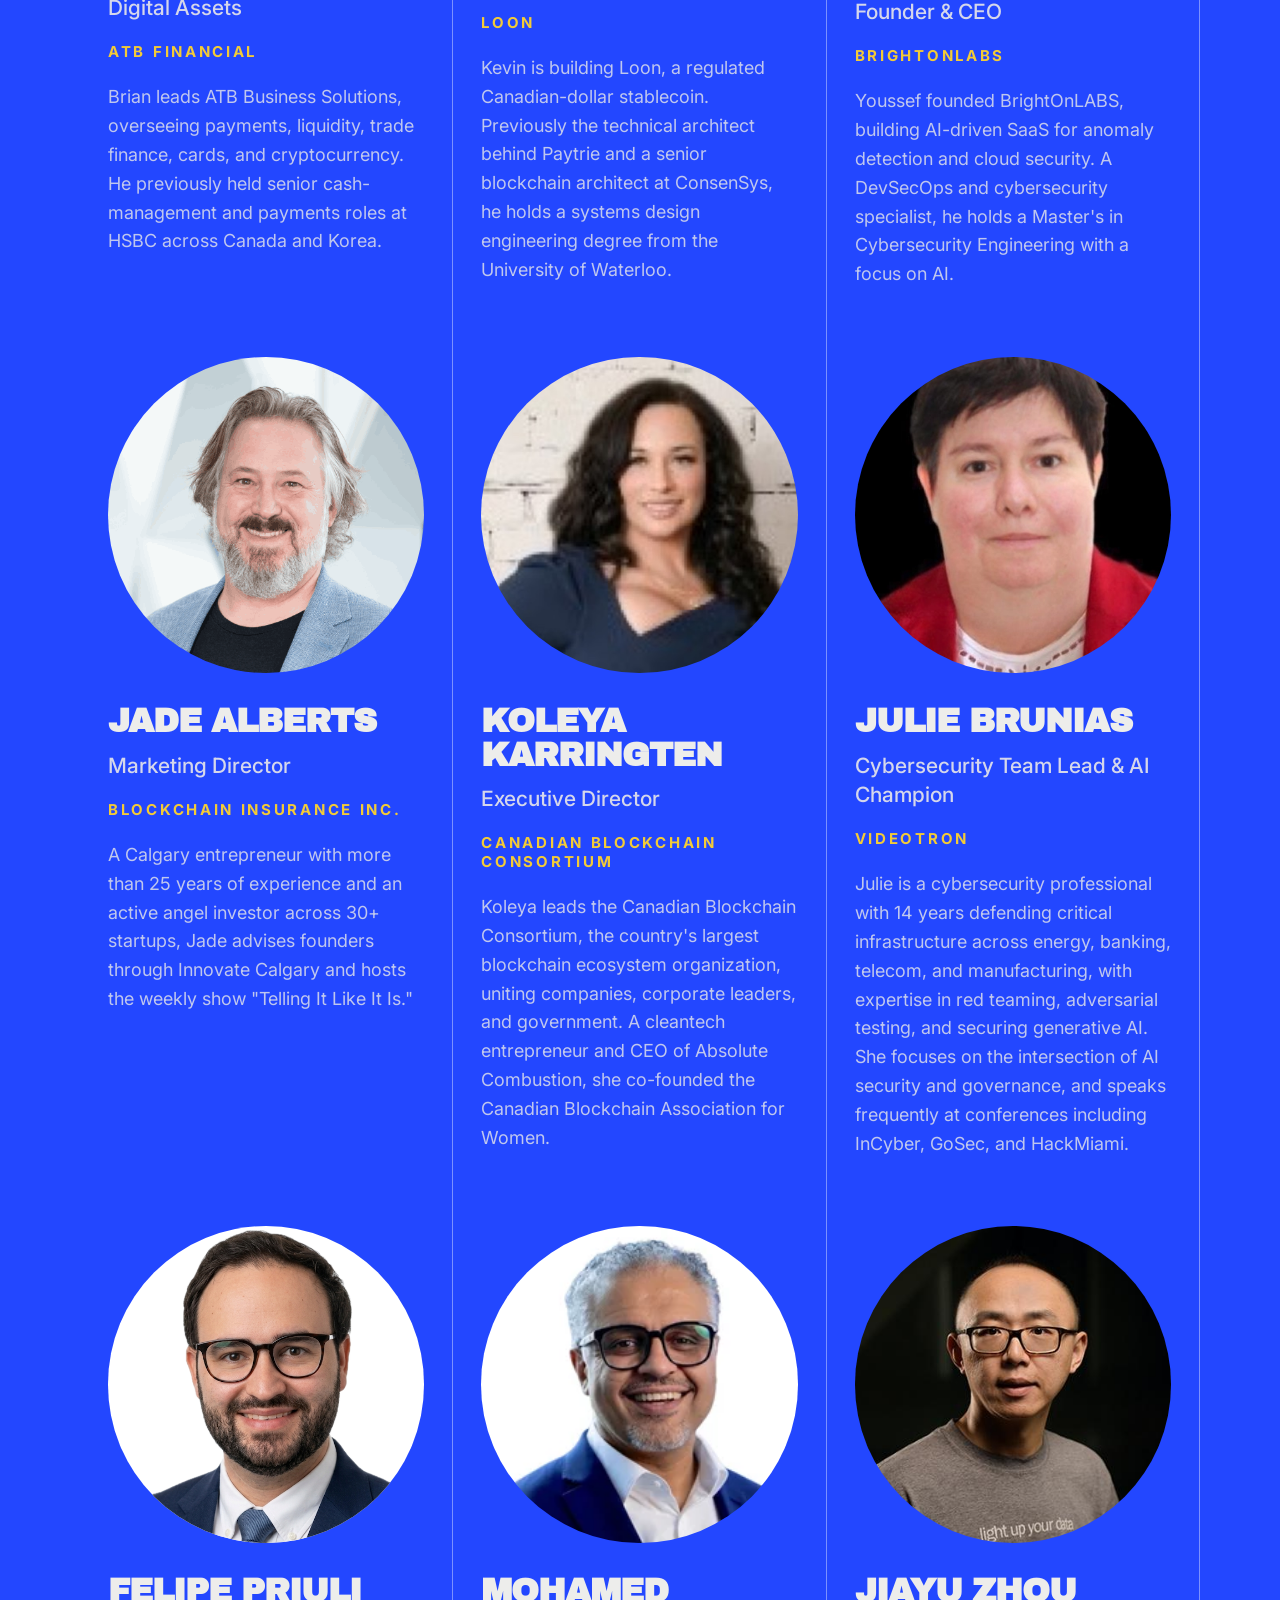
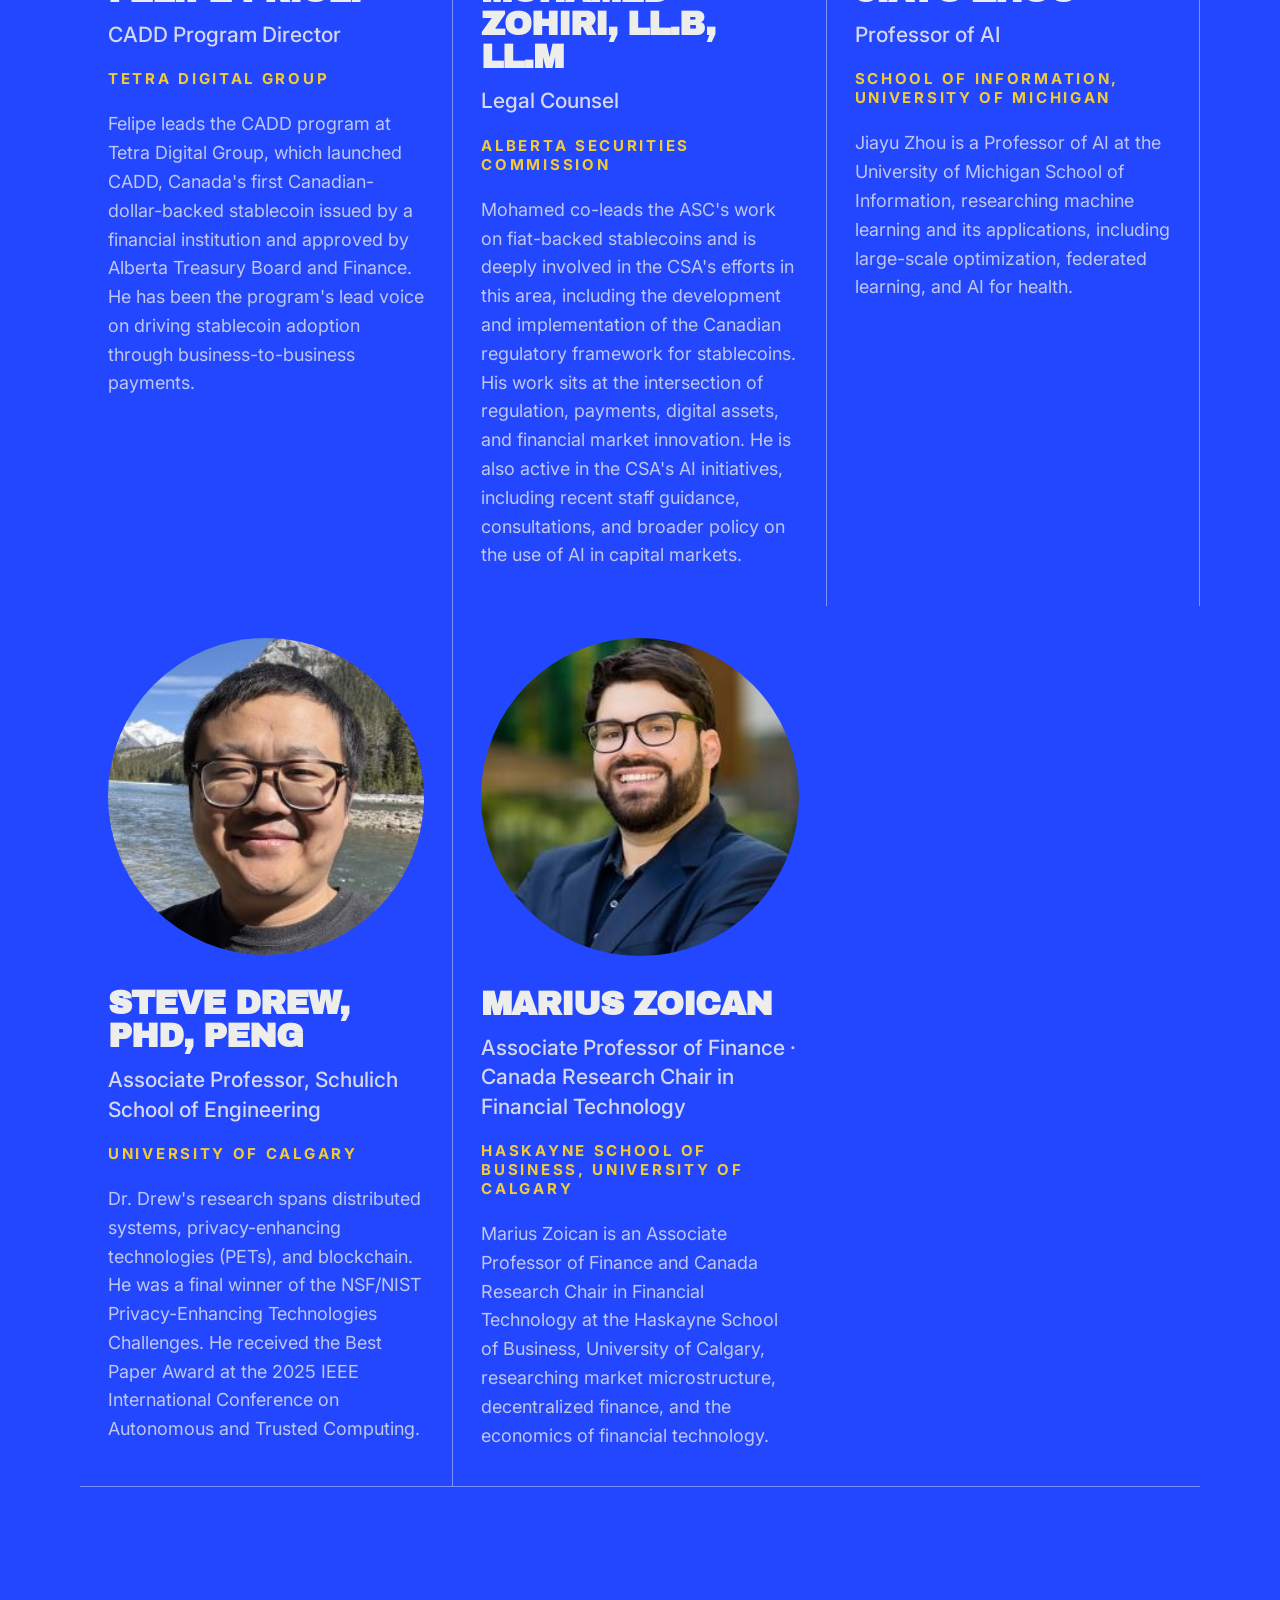
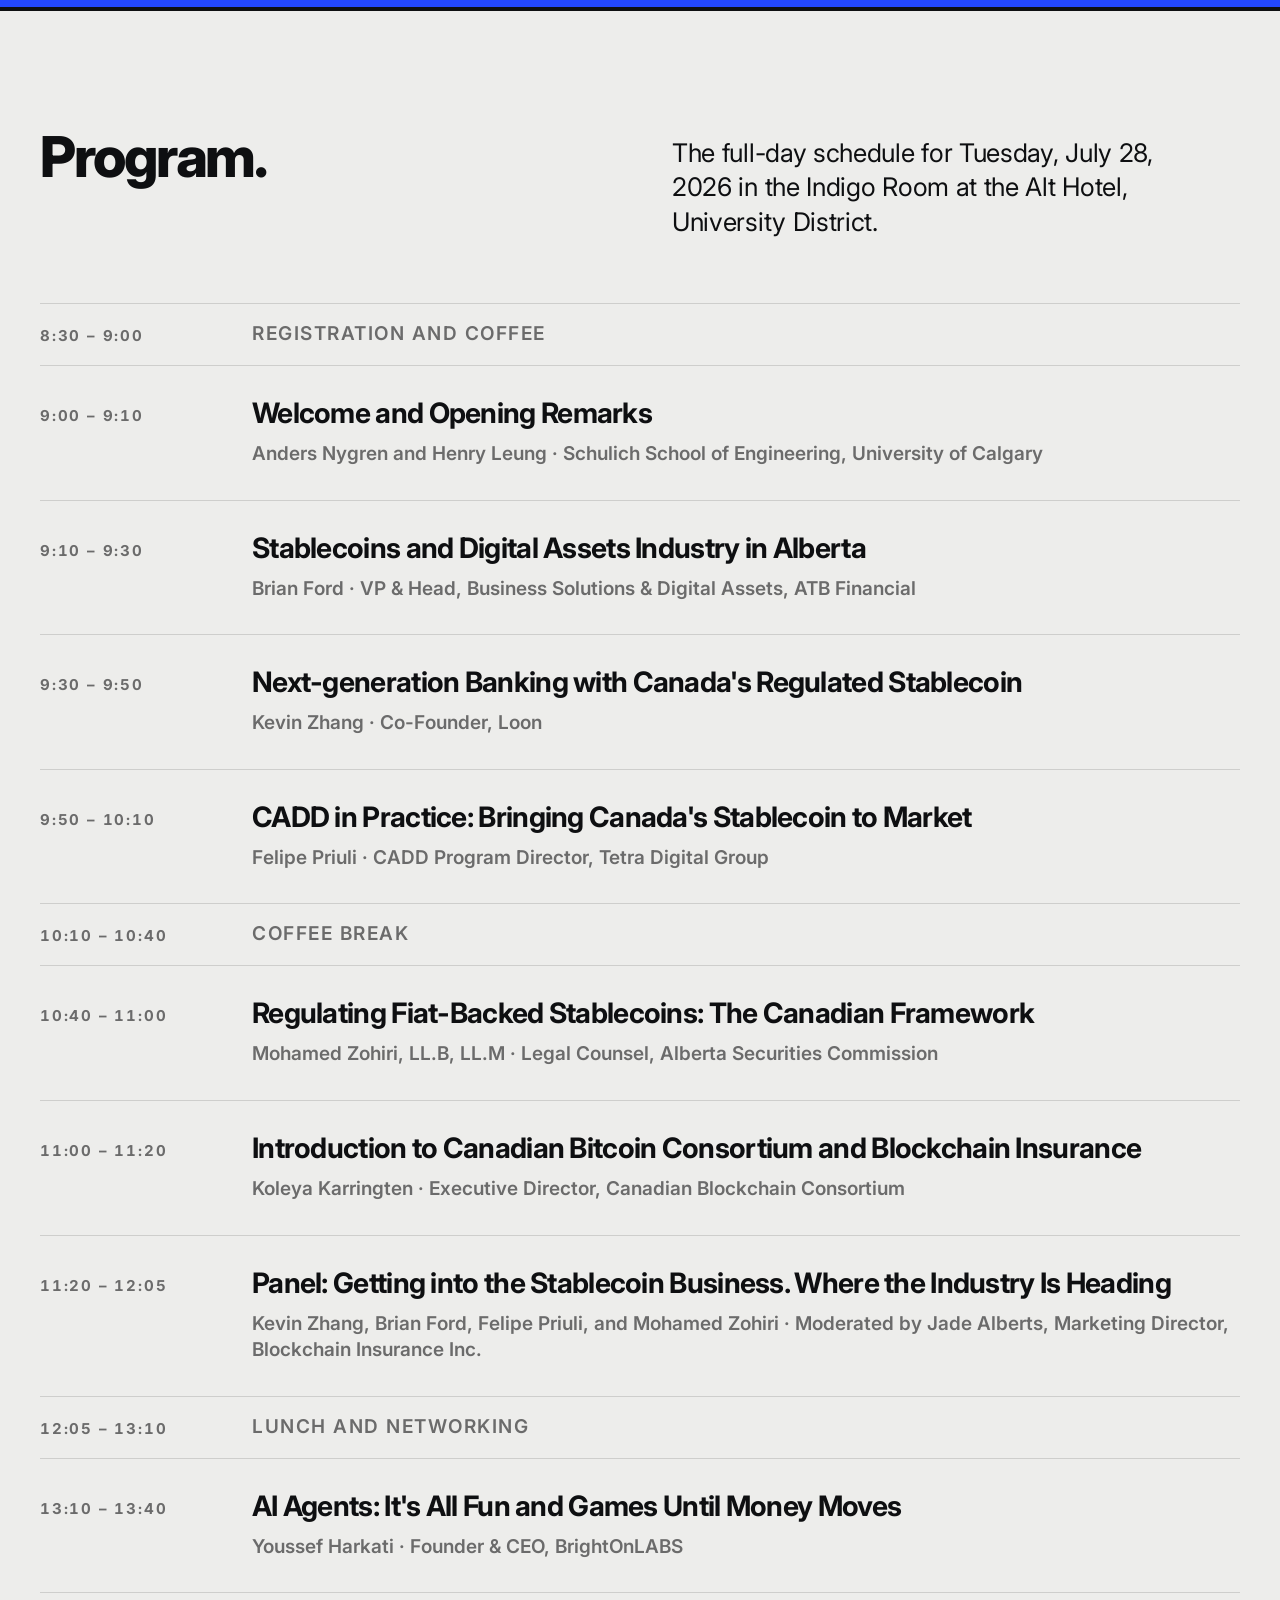
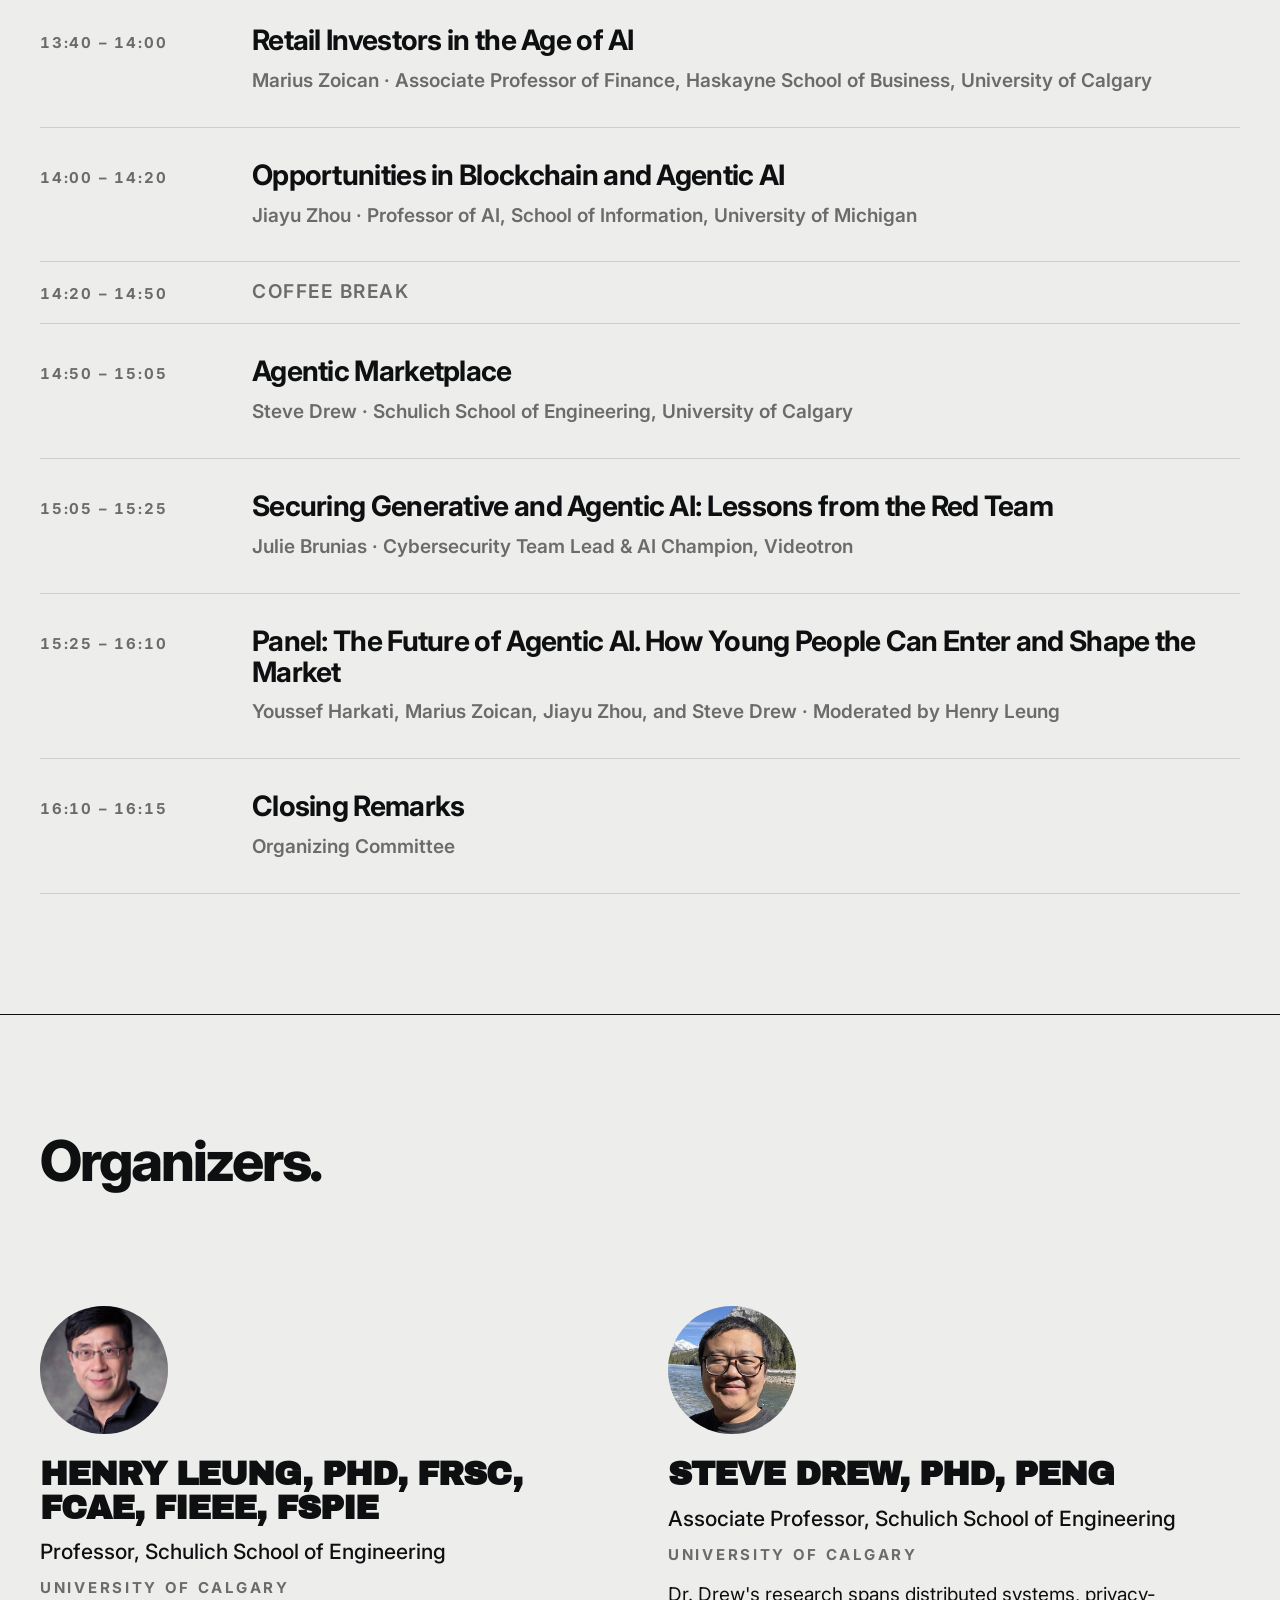
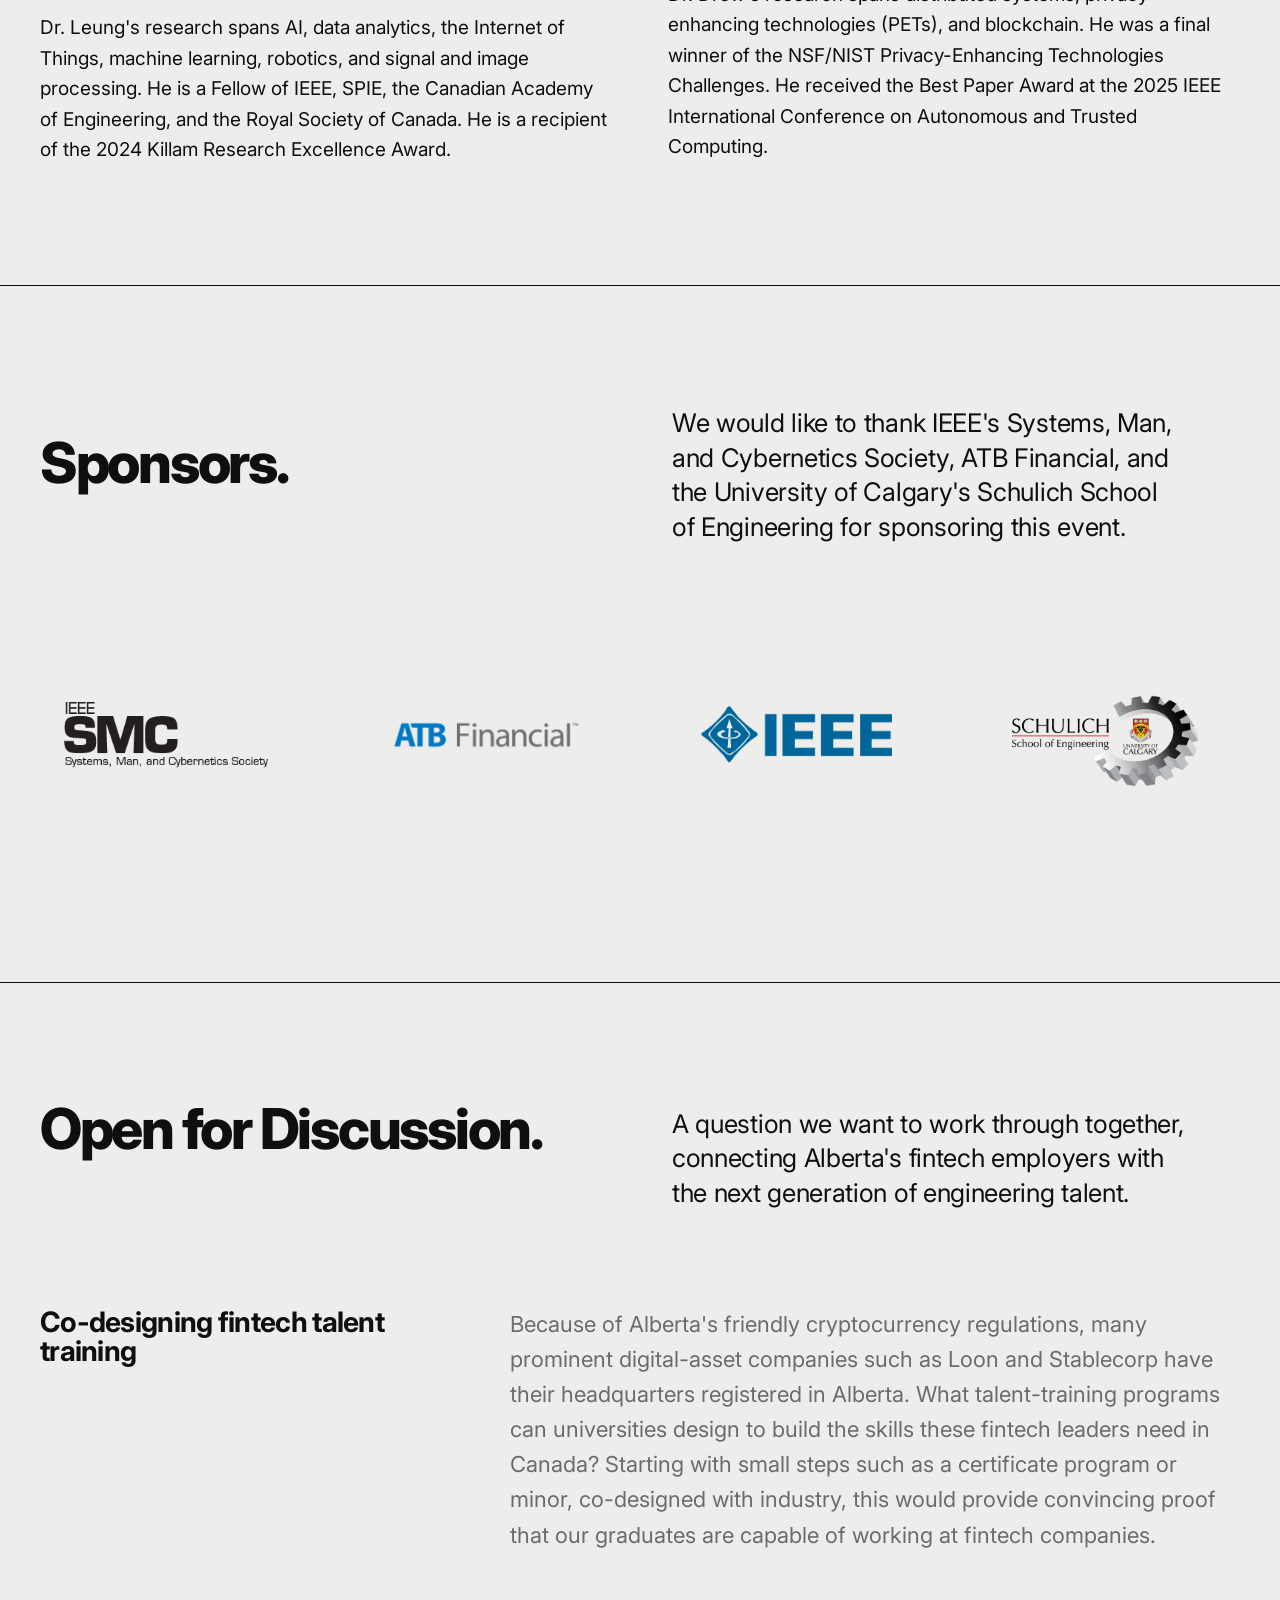
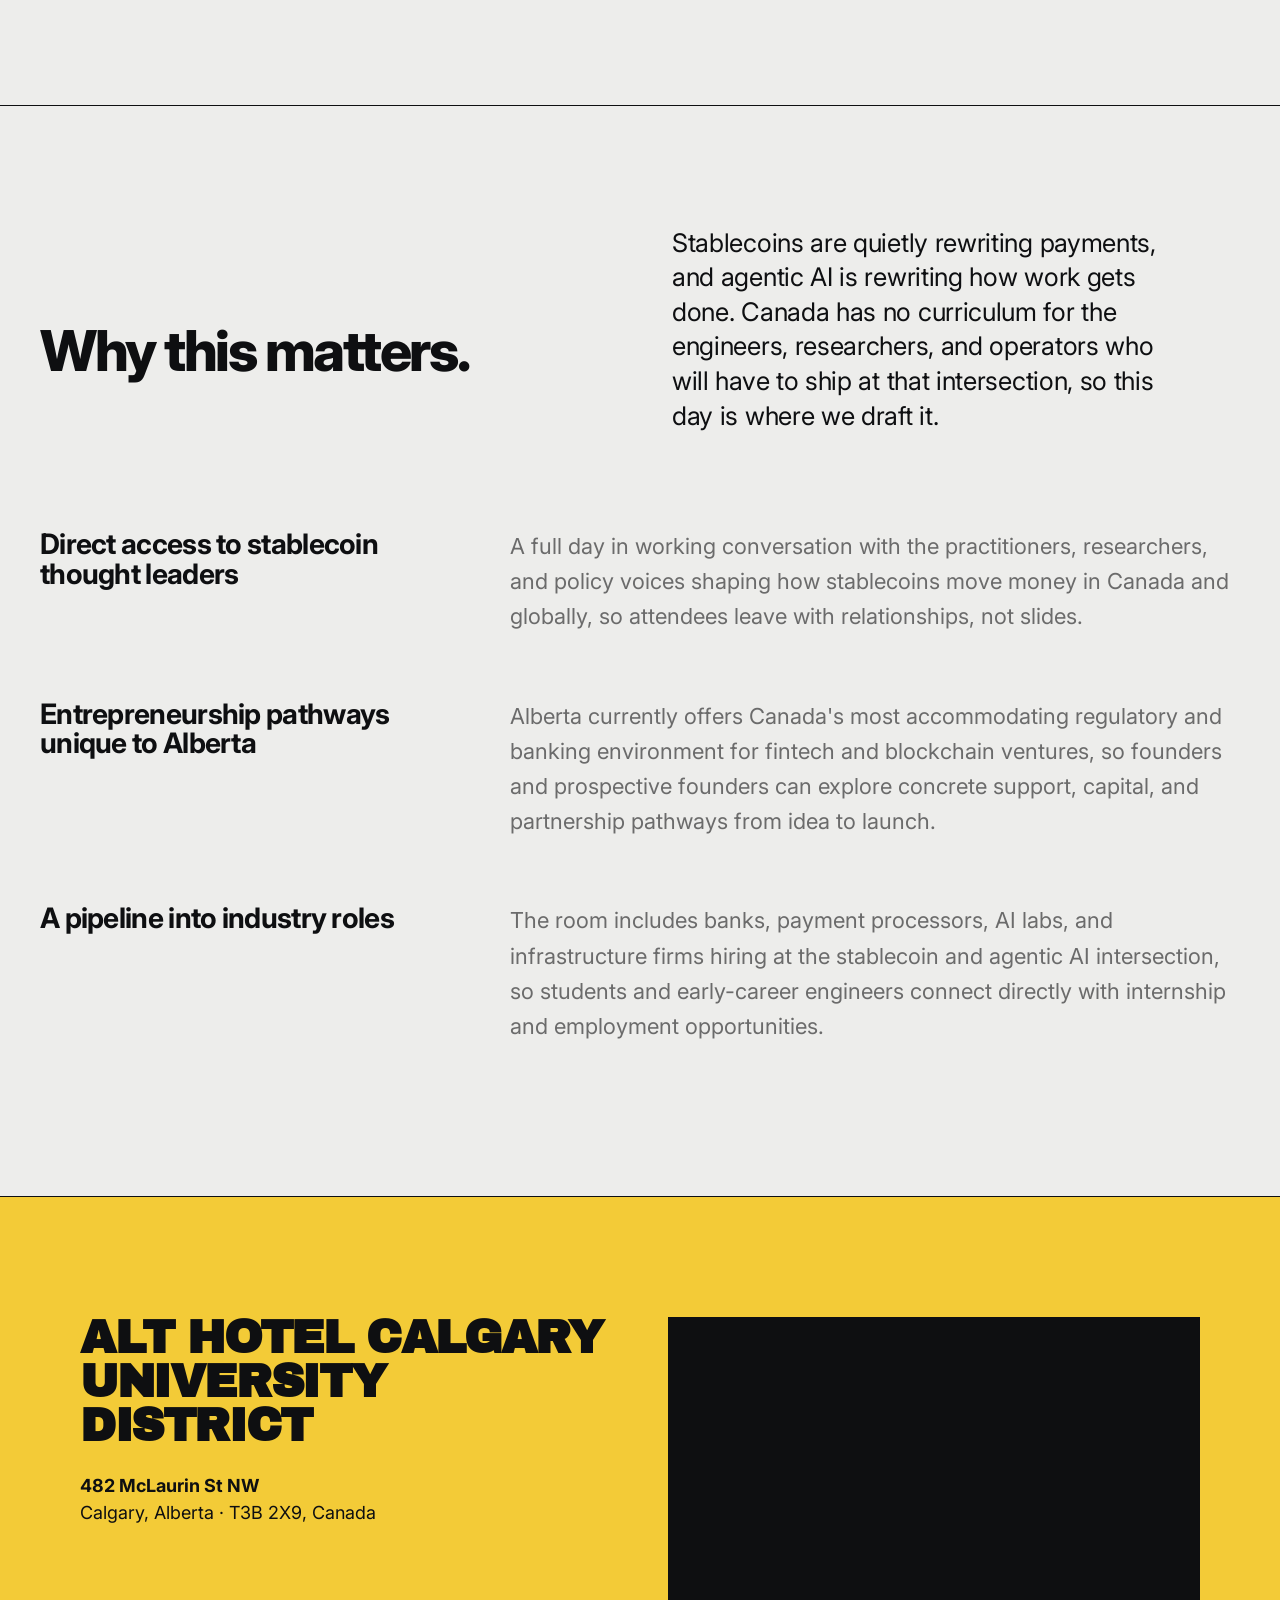
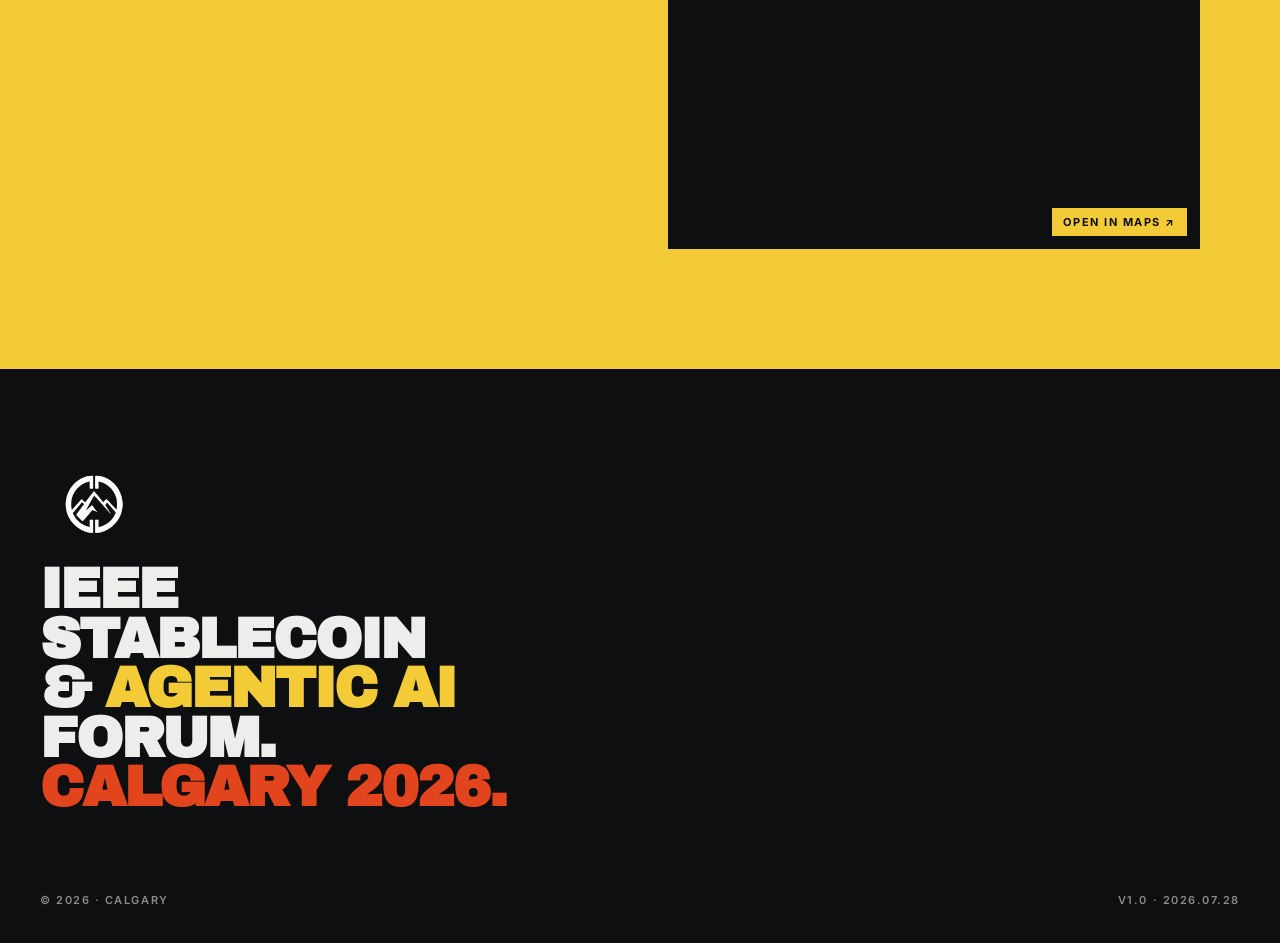
==== commit da7e6af1: "Normalize speaker headshot sizing Recrop Koleya Karringten's photo from full-body to head-and-should" ====
--- a/index.html
+++ b/index.html
@@ -249,7 +249,7 @@
   }
   .spkr-avatar.yel { background: var(--yel); }
   .spkr-avatar.red { background: var(--red); color: var(--paper); }
-  .spkr-avatar:has(img) { border-radius: 50%; overflow: hidden; }
+  .spkr-avatar:has(img) { border-radius: 50%; overflow: hidden; background: #fff; }
   .spkr-avatar img { width: 100%; height: 100%; object-fit: cover; display: block; }
   .spkr-avatar.ghost {
     background: transparent;
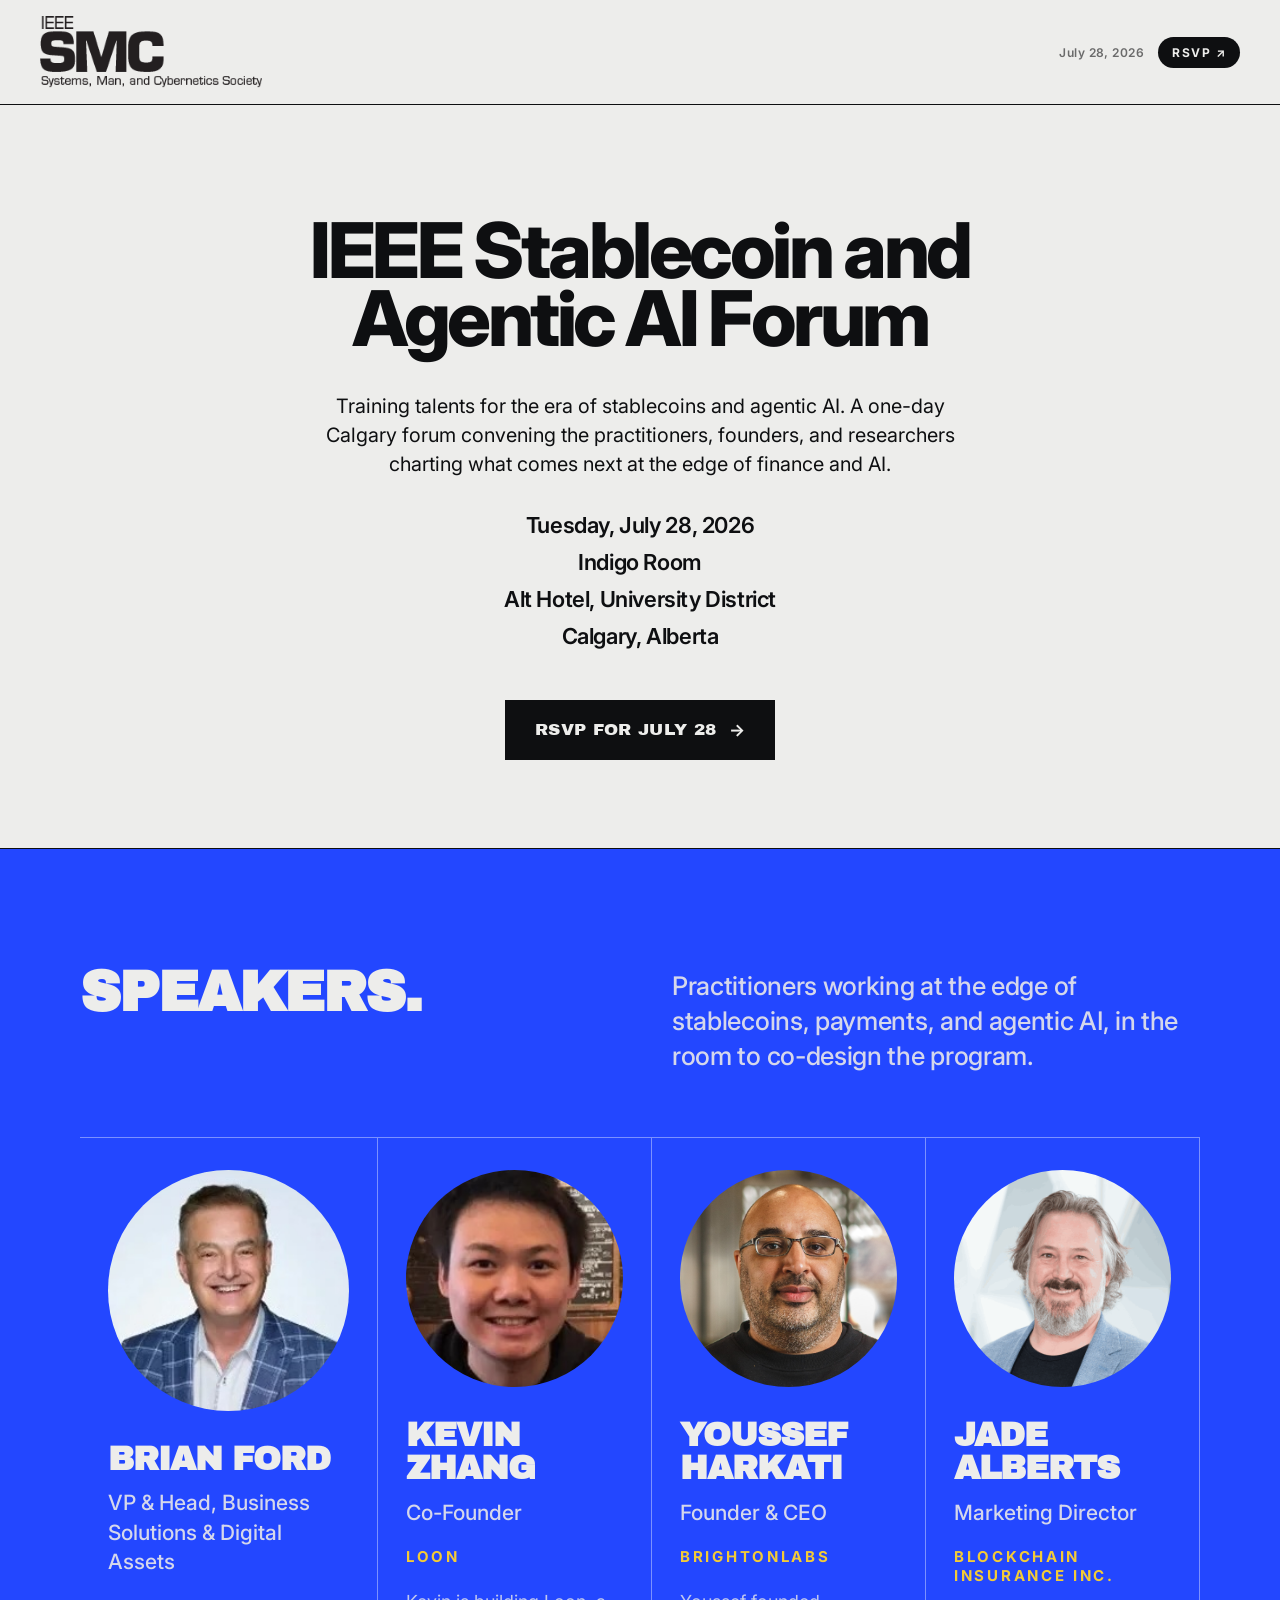
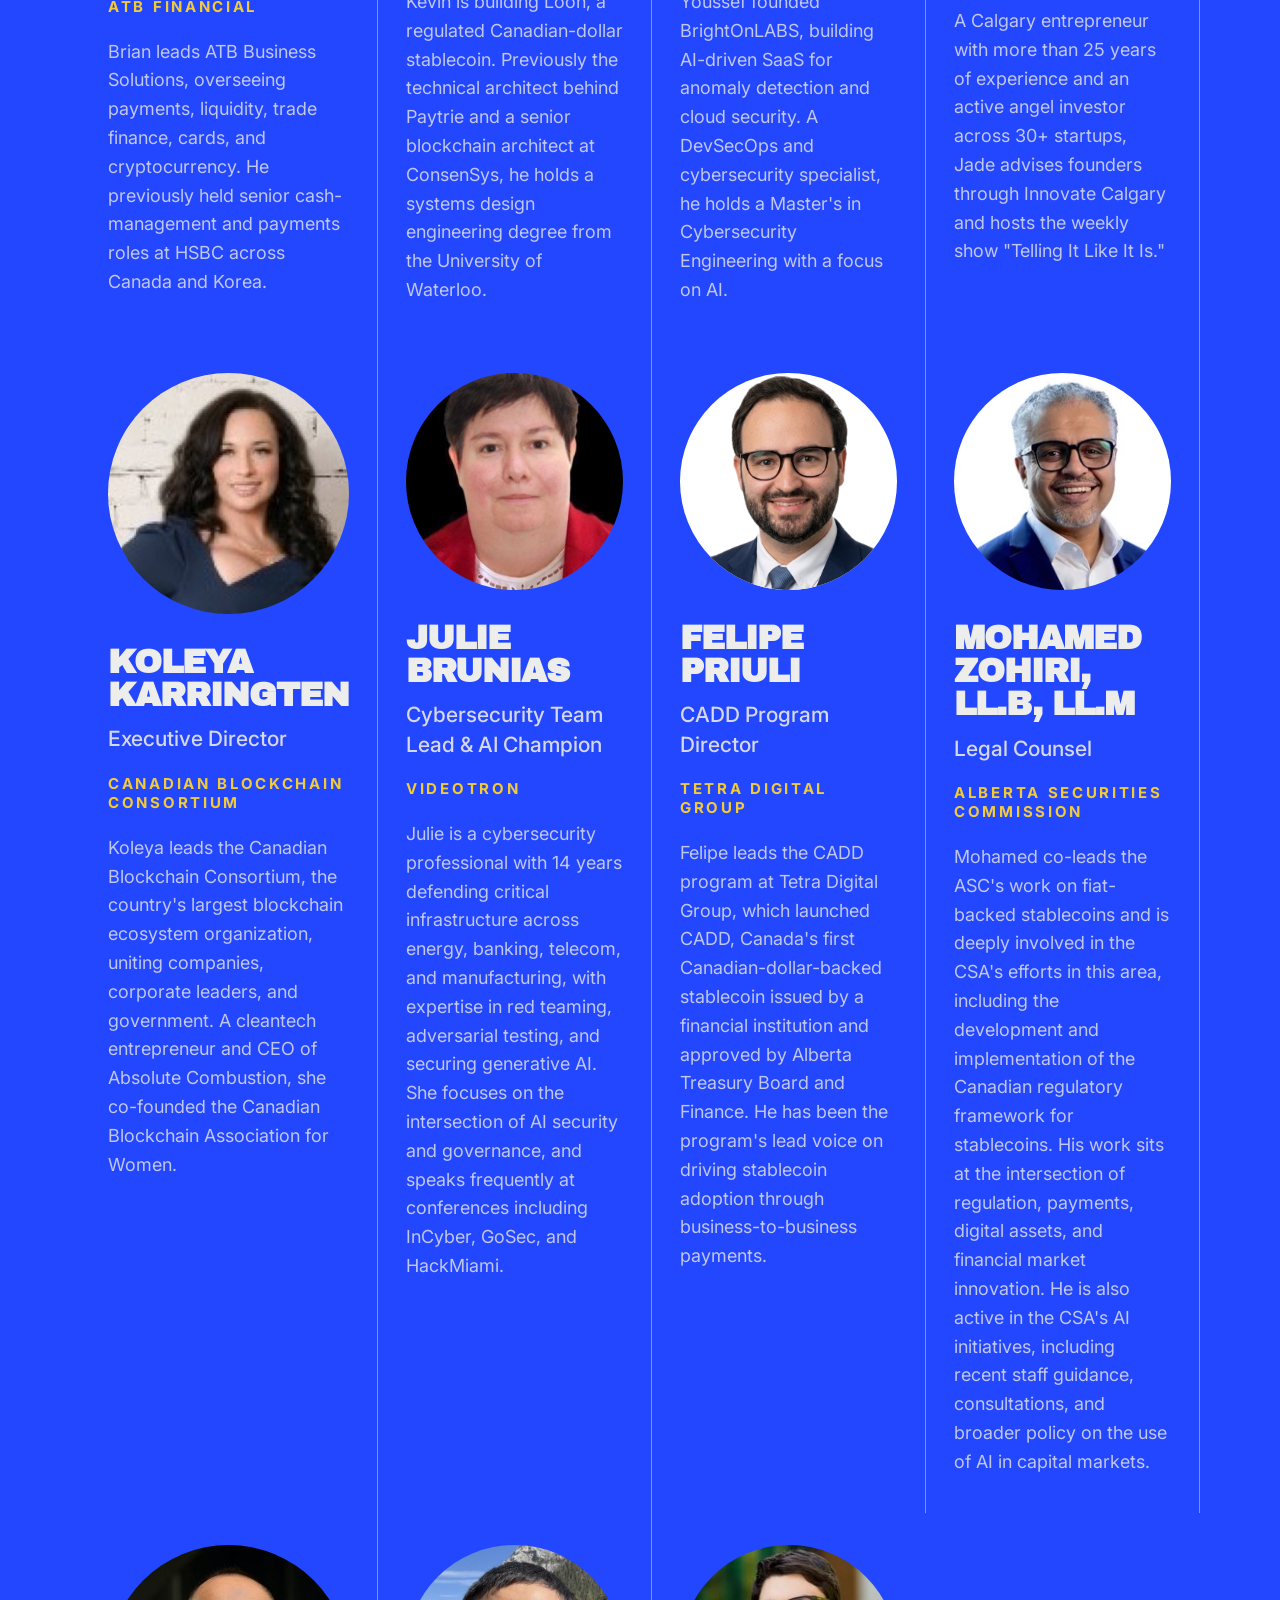
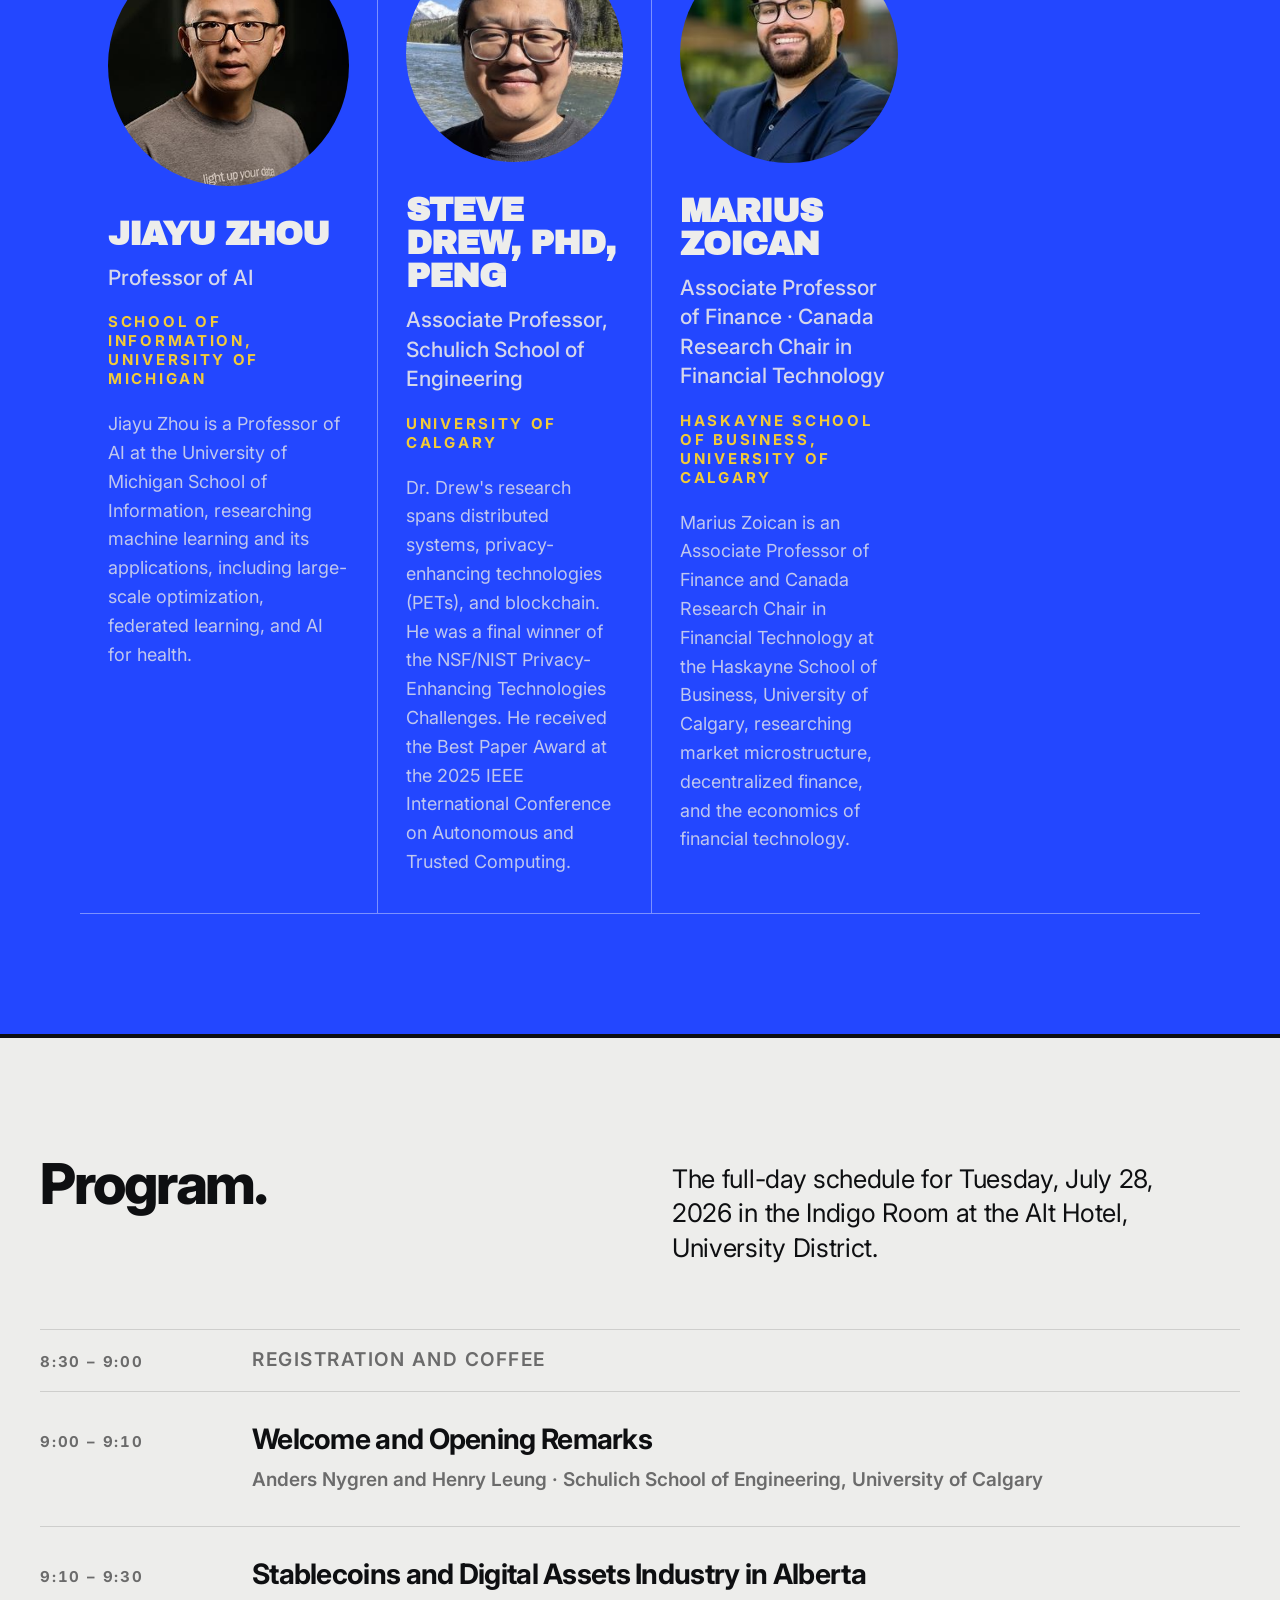
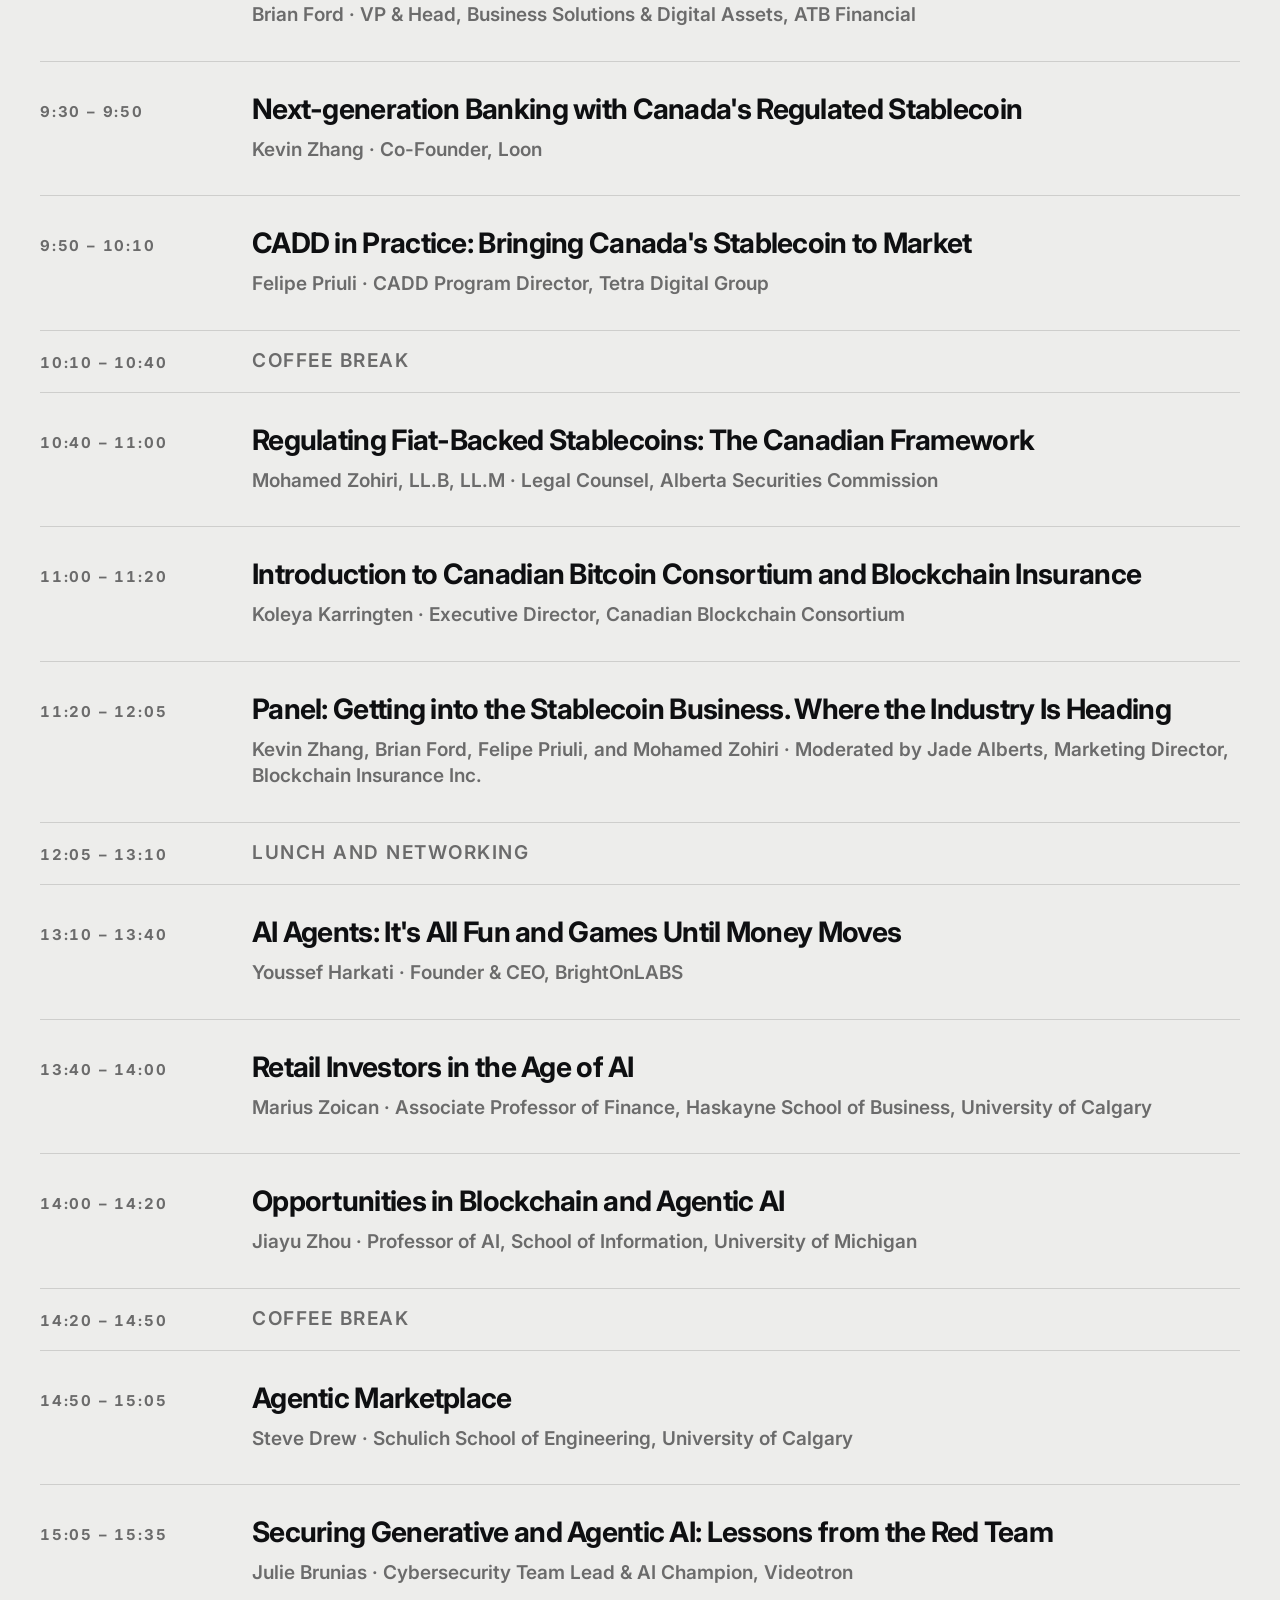
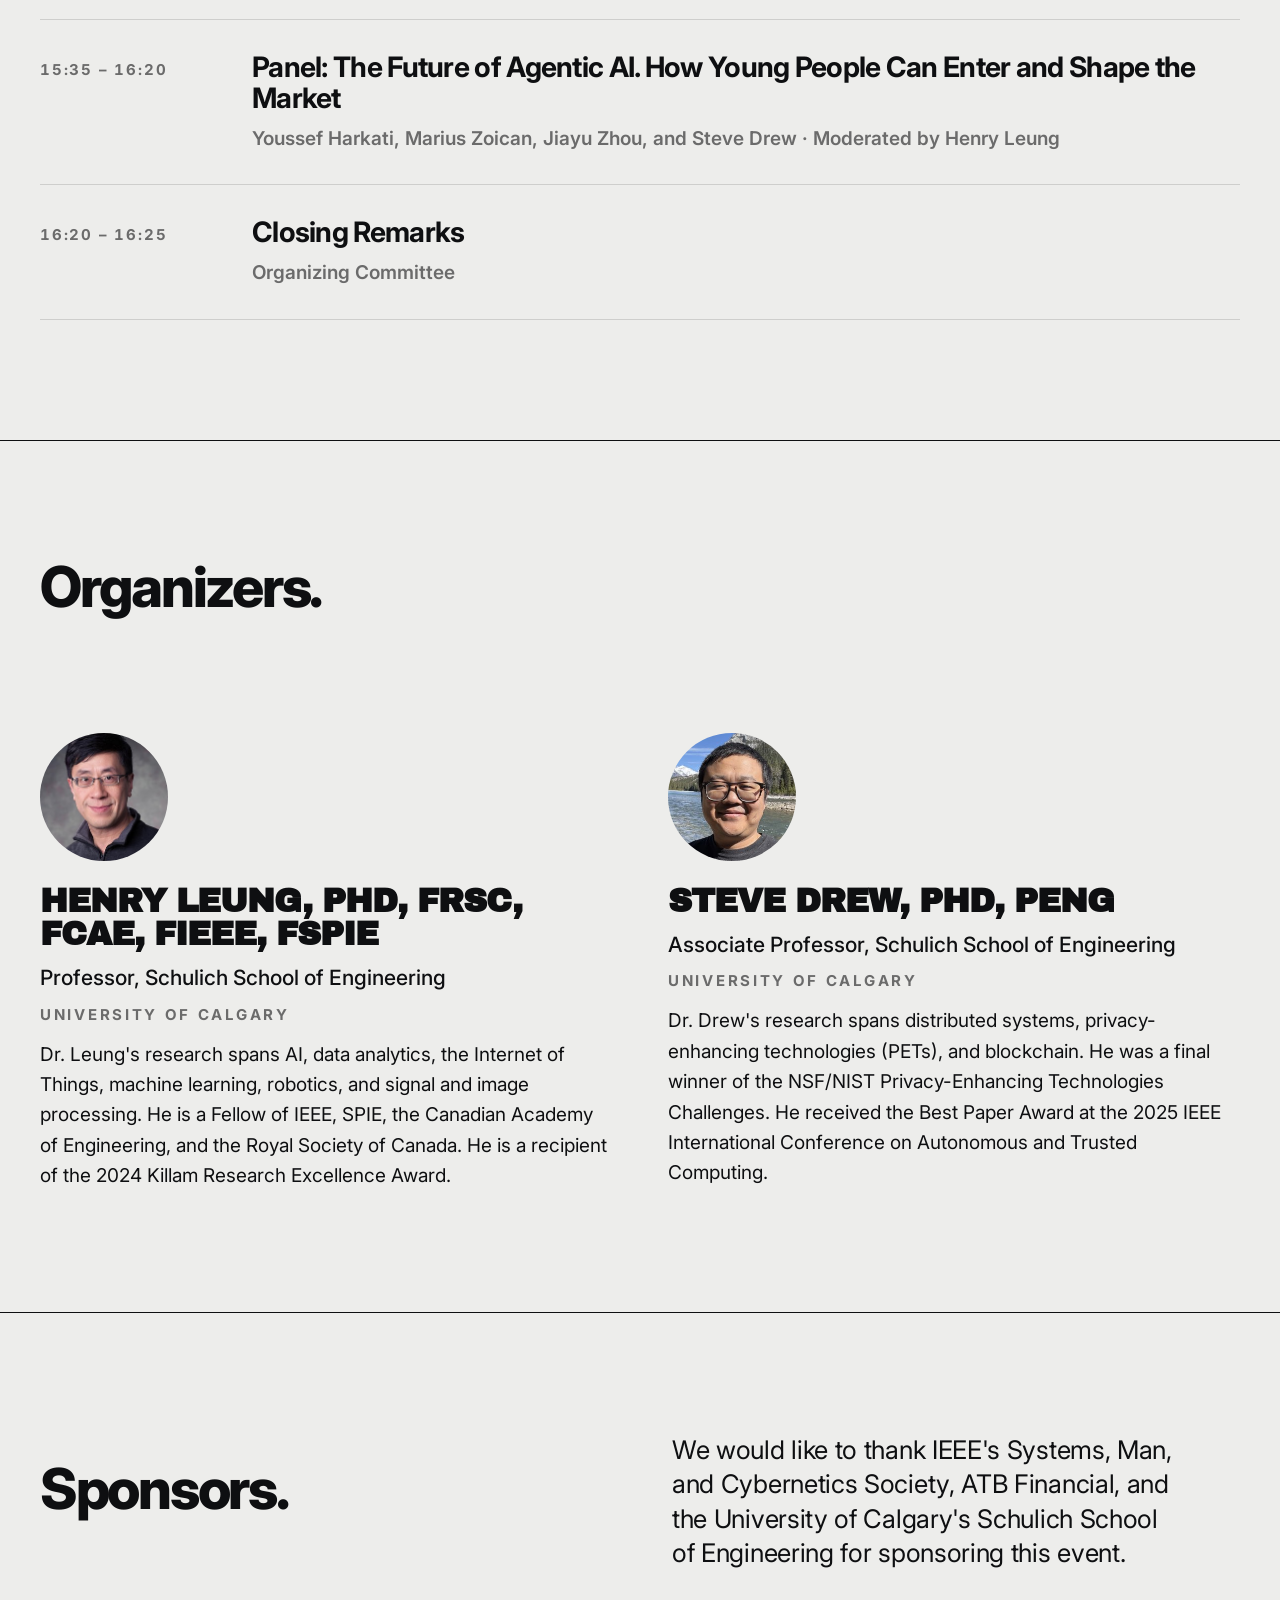
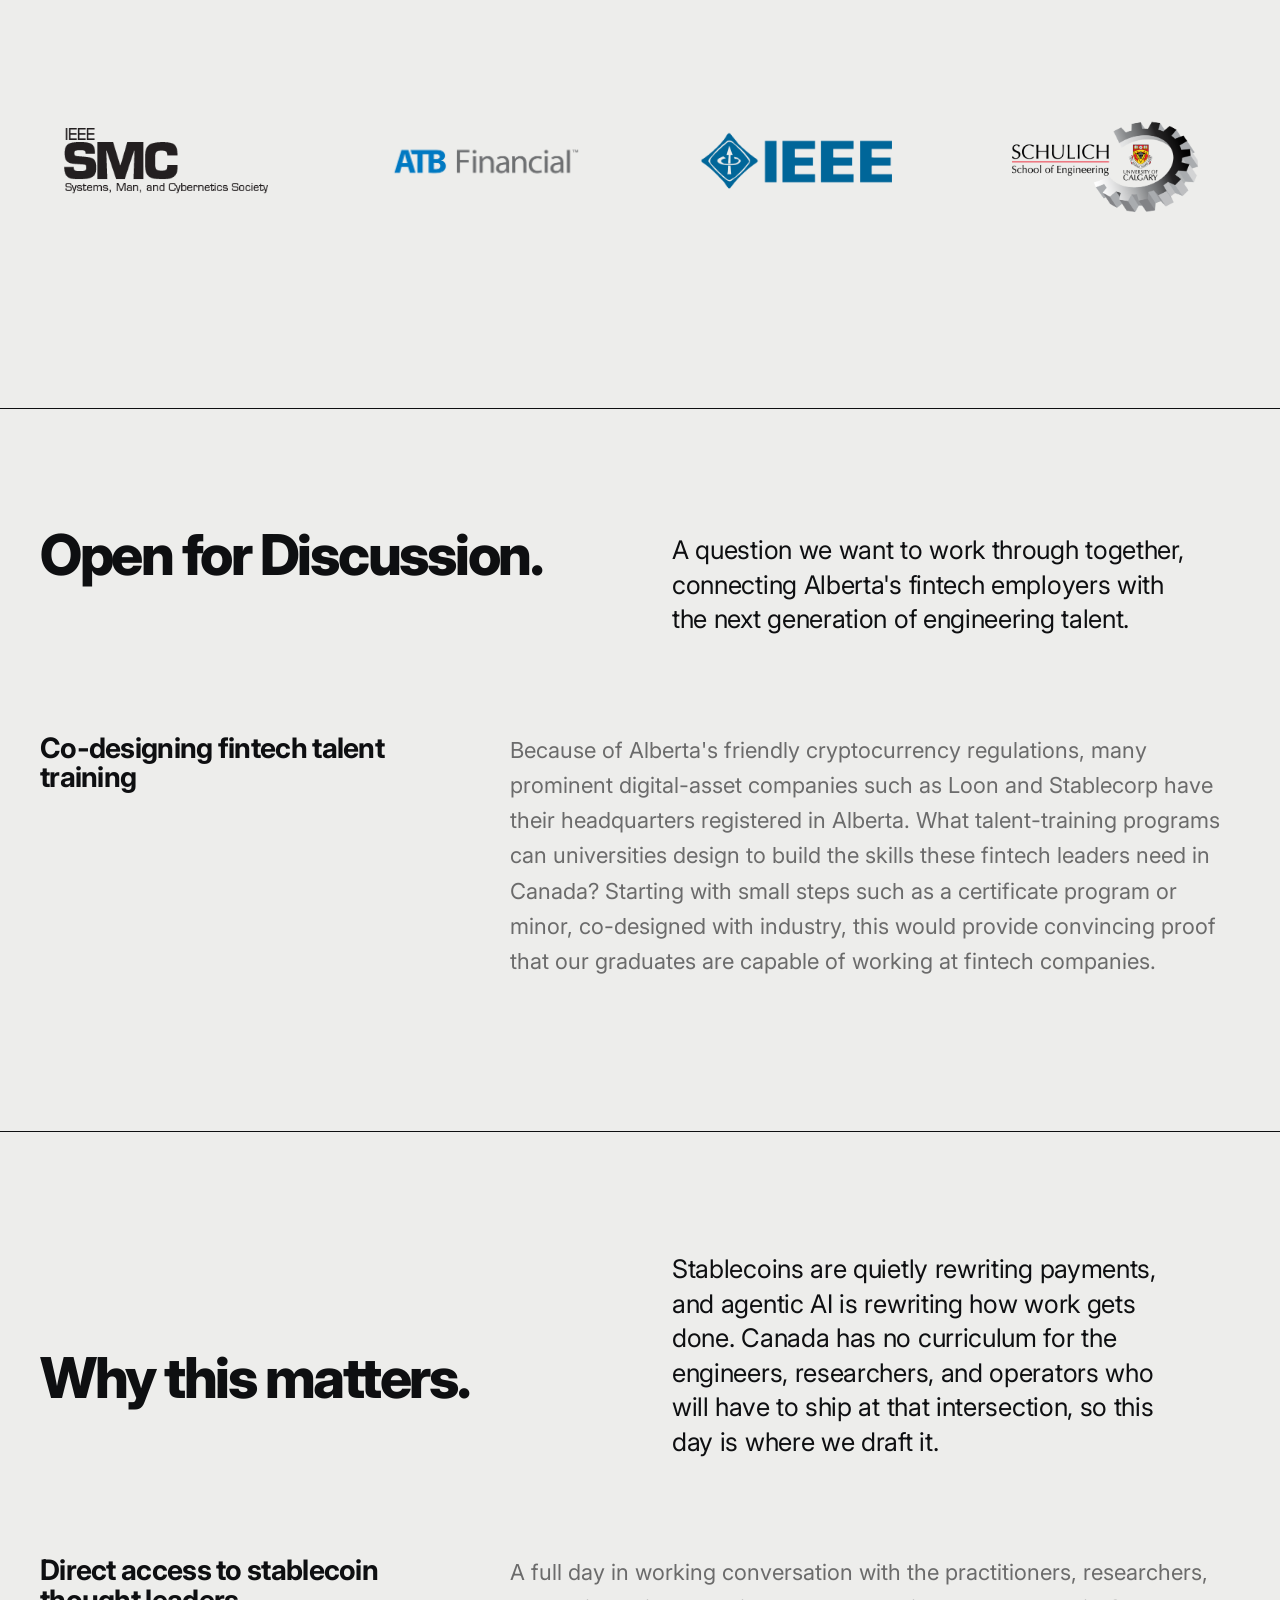
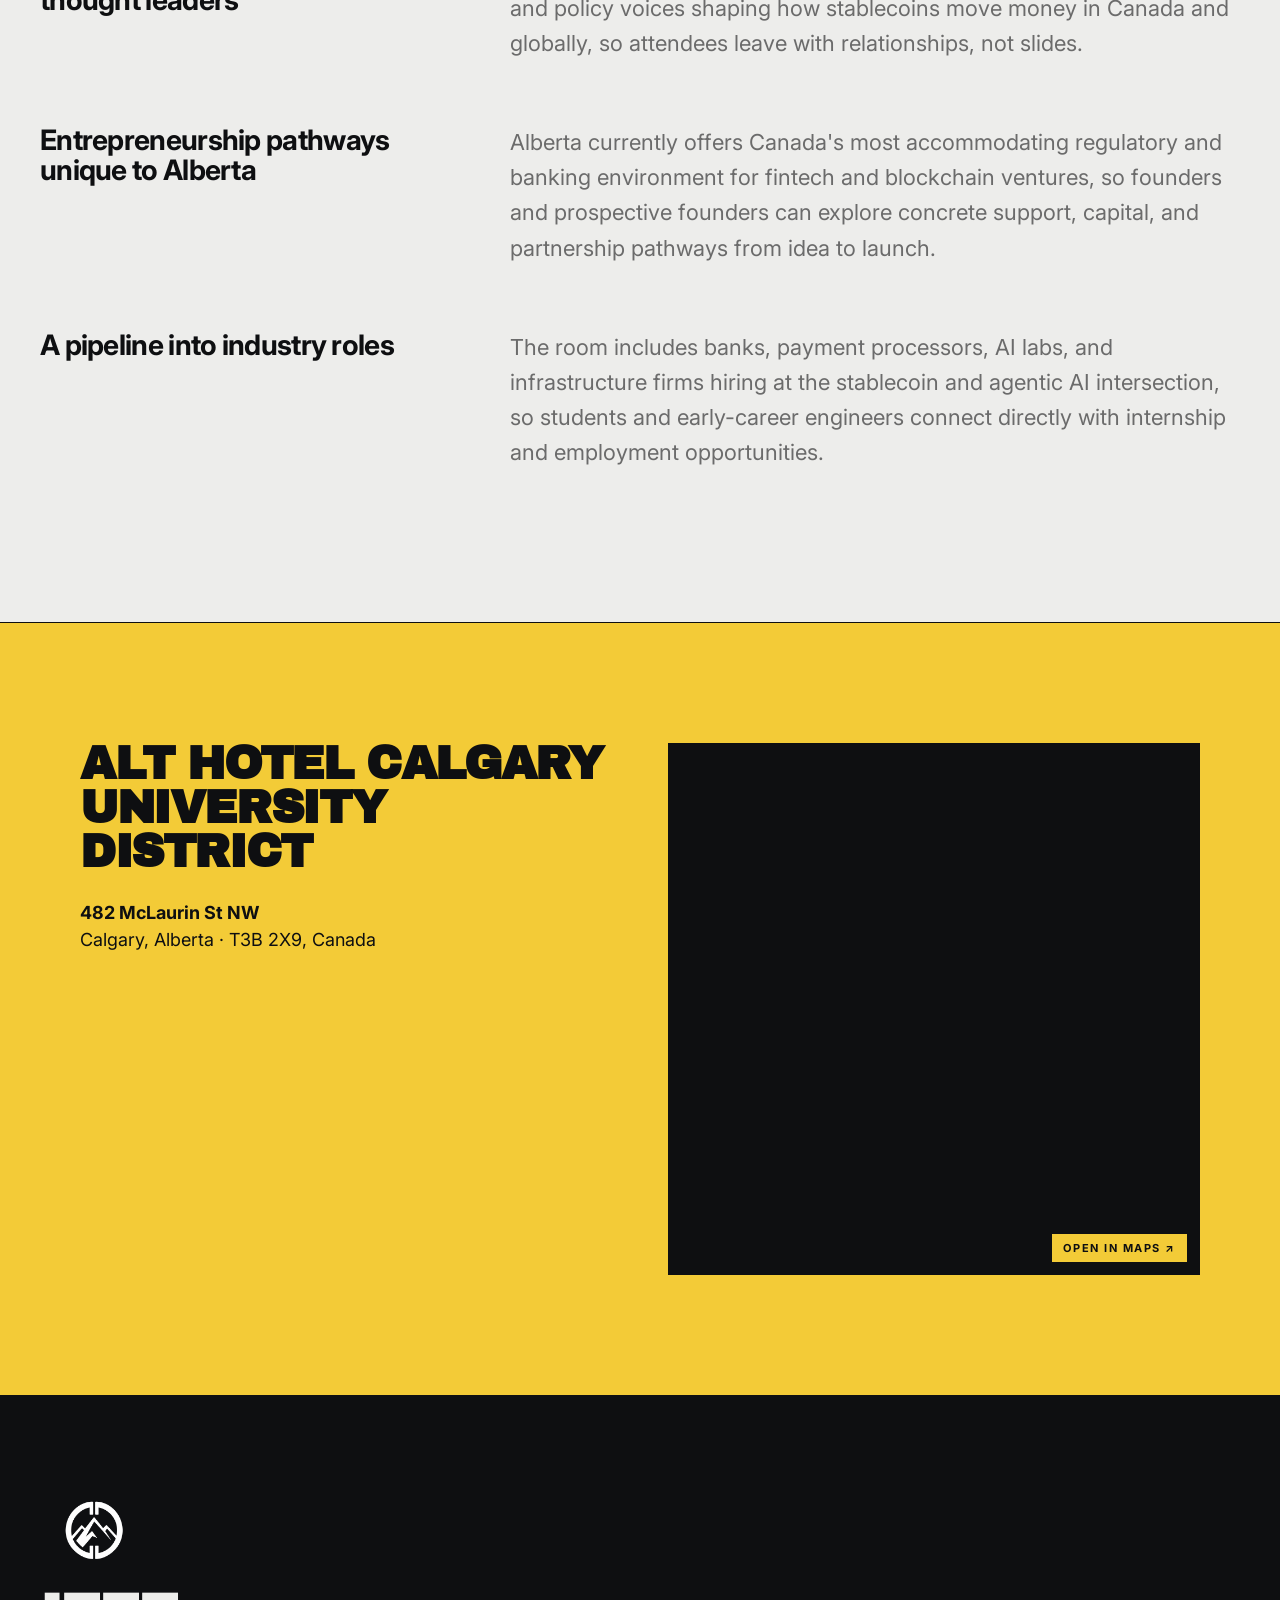
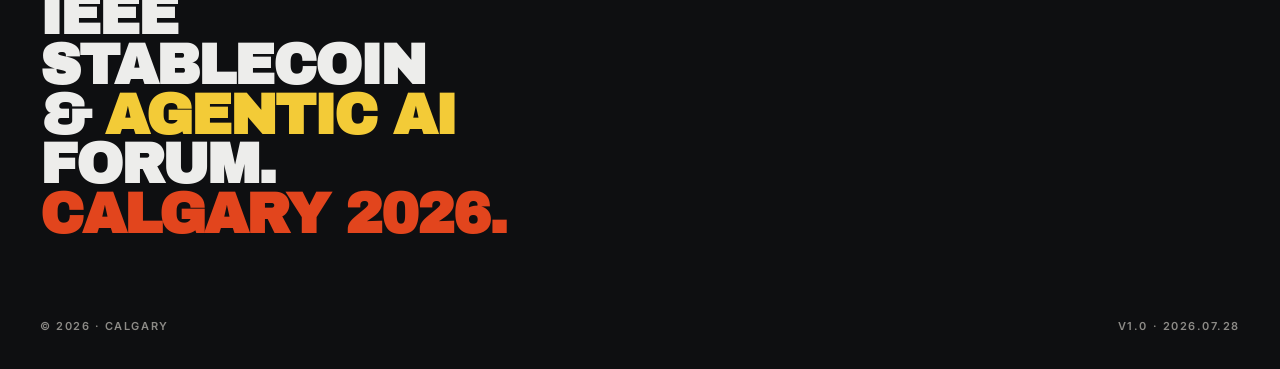
==== commit 923e22fd: "Widen speakers grid to 4 per row and extend Julie Brunias's talk to 30 minutes Her talk now runs 15:" ====
--- a/index.html
+++ b/index.html
@@ -224,7 +224,7 @@
   .speakers-head .lede { color: rgba(244,241,232,.85); }
   .speakers-grid {
     display: grid;
-    grid-template-columns: repeat(3, 1fr);
+    grid-template-columns: repeat(4, 1fr);
     gap: 0;
     border-top: 1px solid rgba(255,255,255,.4);
     border-bottom: 1px solid rgba(255,255,255,.4);
@@ -819,21 +819,21 @@
       </div>
     </div>
     <div class="program-row">
-      <div class="time">15:05 – 15:25</div>
+      <div class="time">15:05 – 15:35</div>
       <div class="detail">
         <h3 class="talk-title">Securing Generative and Agentic AI: Lessons from the Red Team</h3>
         <p class="speaker">Julie Brunias · Cybersecurity Team Lead &amp; AI Champion, Videotron</p>
       </div>
     </div>
     <div class="program-row">
-      <div class="time">15:25 – 16:10</div>
+      <div class="time">15:35 – 16:20</div>
       <div class="detail">
         <h3 class="talk-title">Panel: The Future of Agentic AI. How Young People Can Enter and Shape the Market</h3>
         <p class="speaker">Youssef Harkati, Marius Zoican, Jiayu Zhou, and Steve Drew · Moderated by Henry Leung</p>
       </div>
     </div>
     <div class="program-row">
-      <div class="time">16:10 – 16:15</div>
+      <div class="time">16:20 – 16:25</div>
       <div class="detail">
         <h3 class="talk-title">Closing Remarks</h3>
         <p class="speaker">Organizing Committee</p>
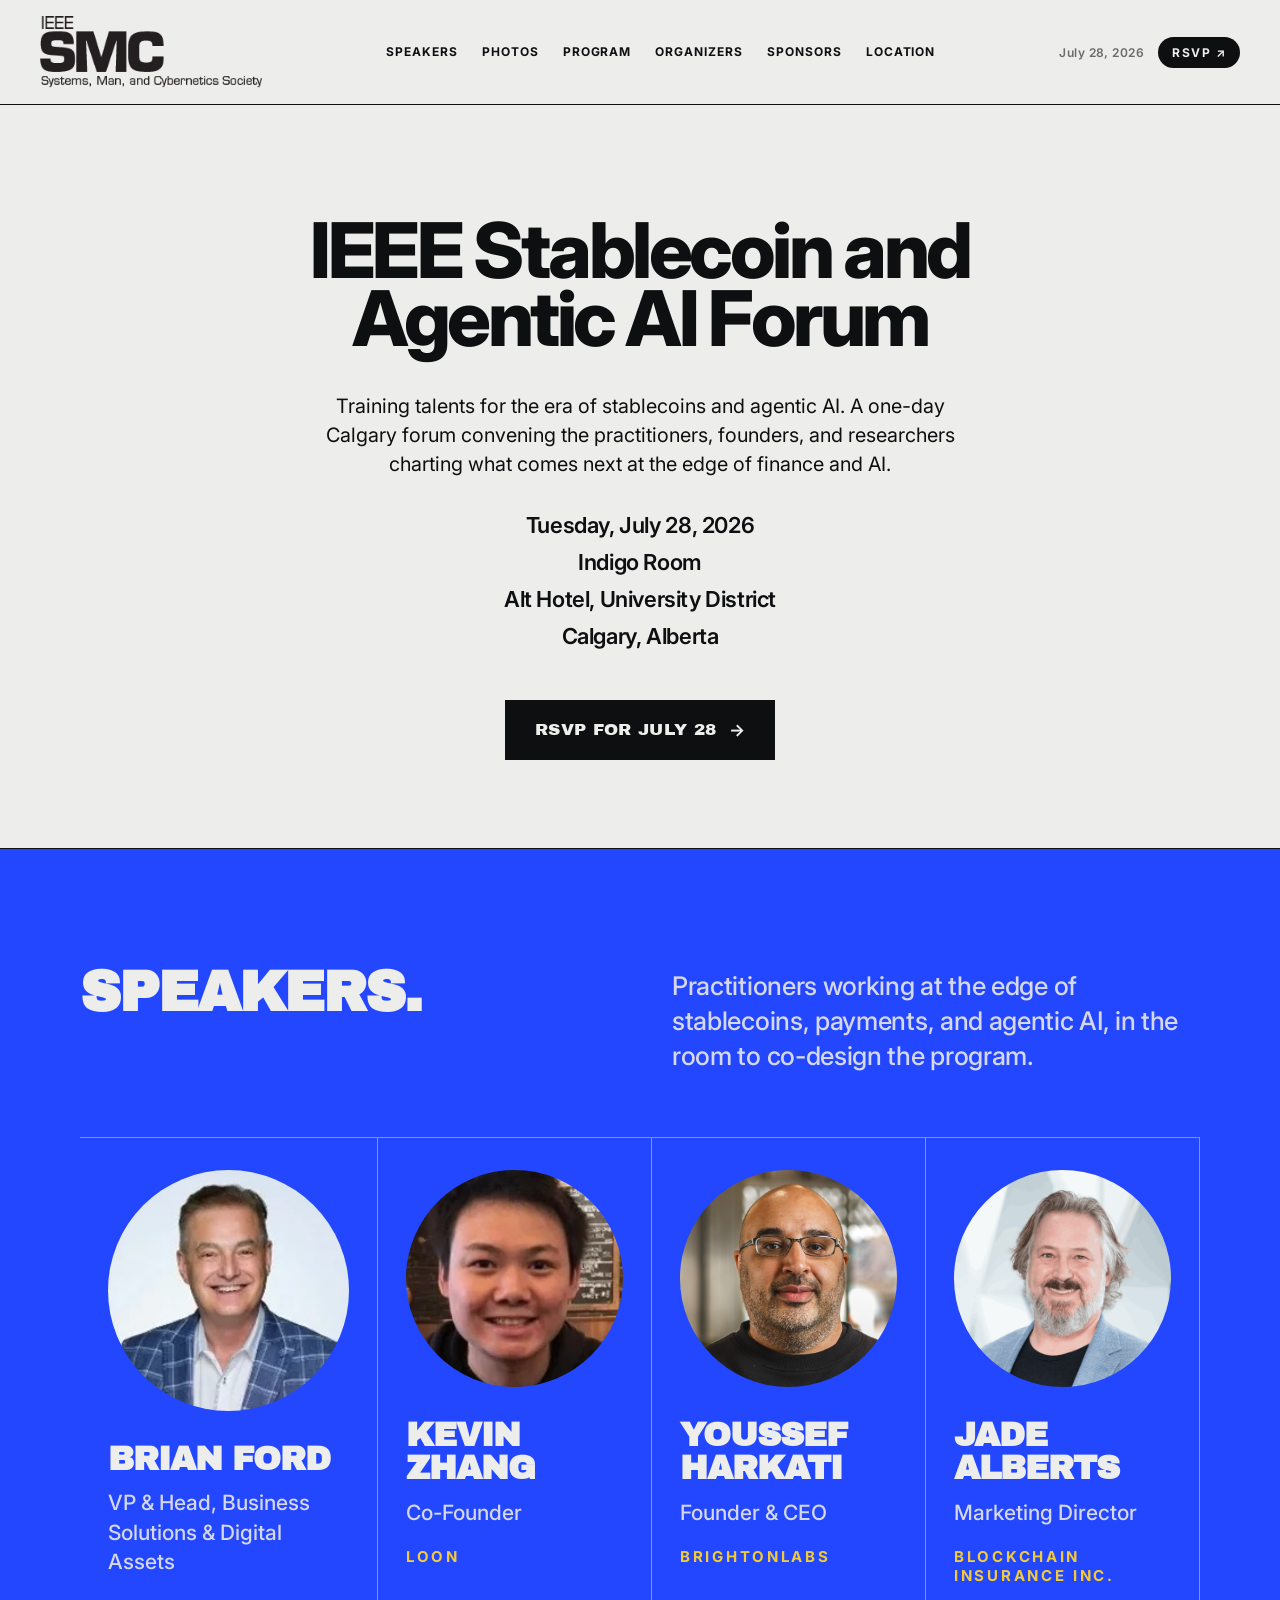
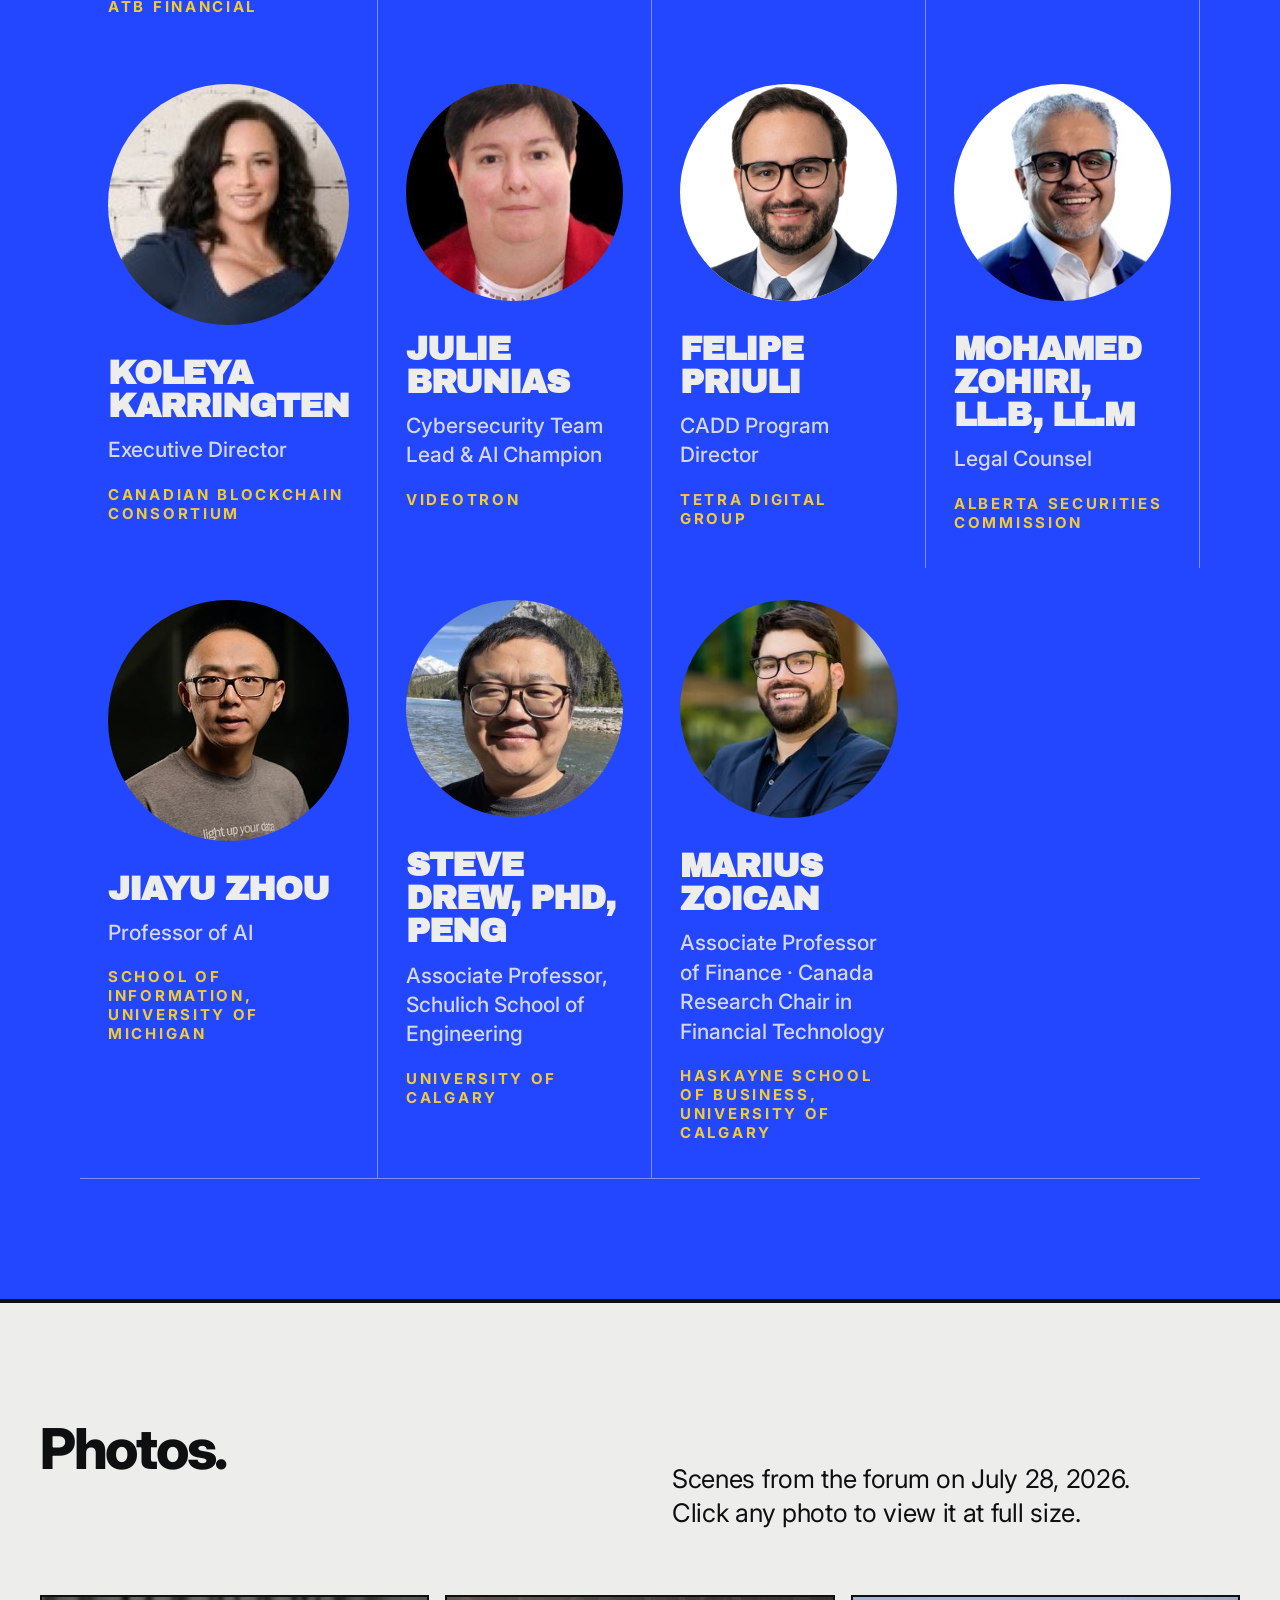
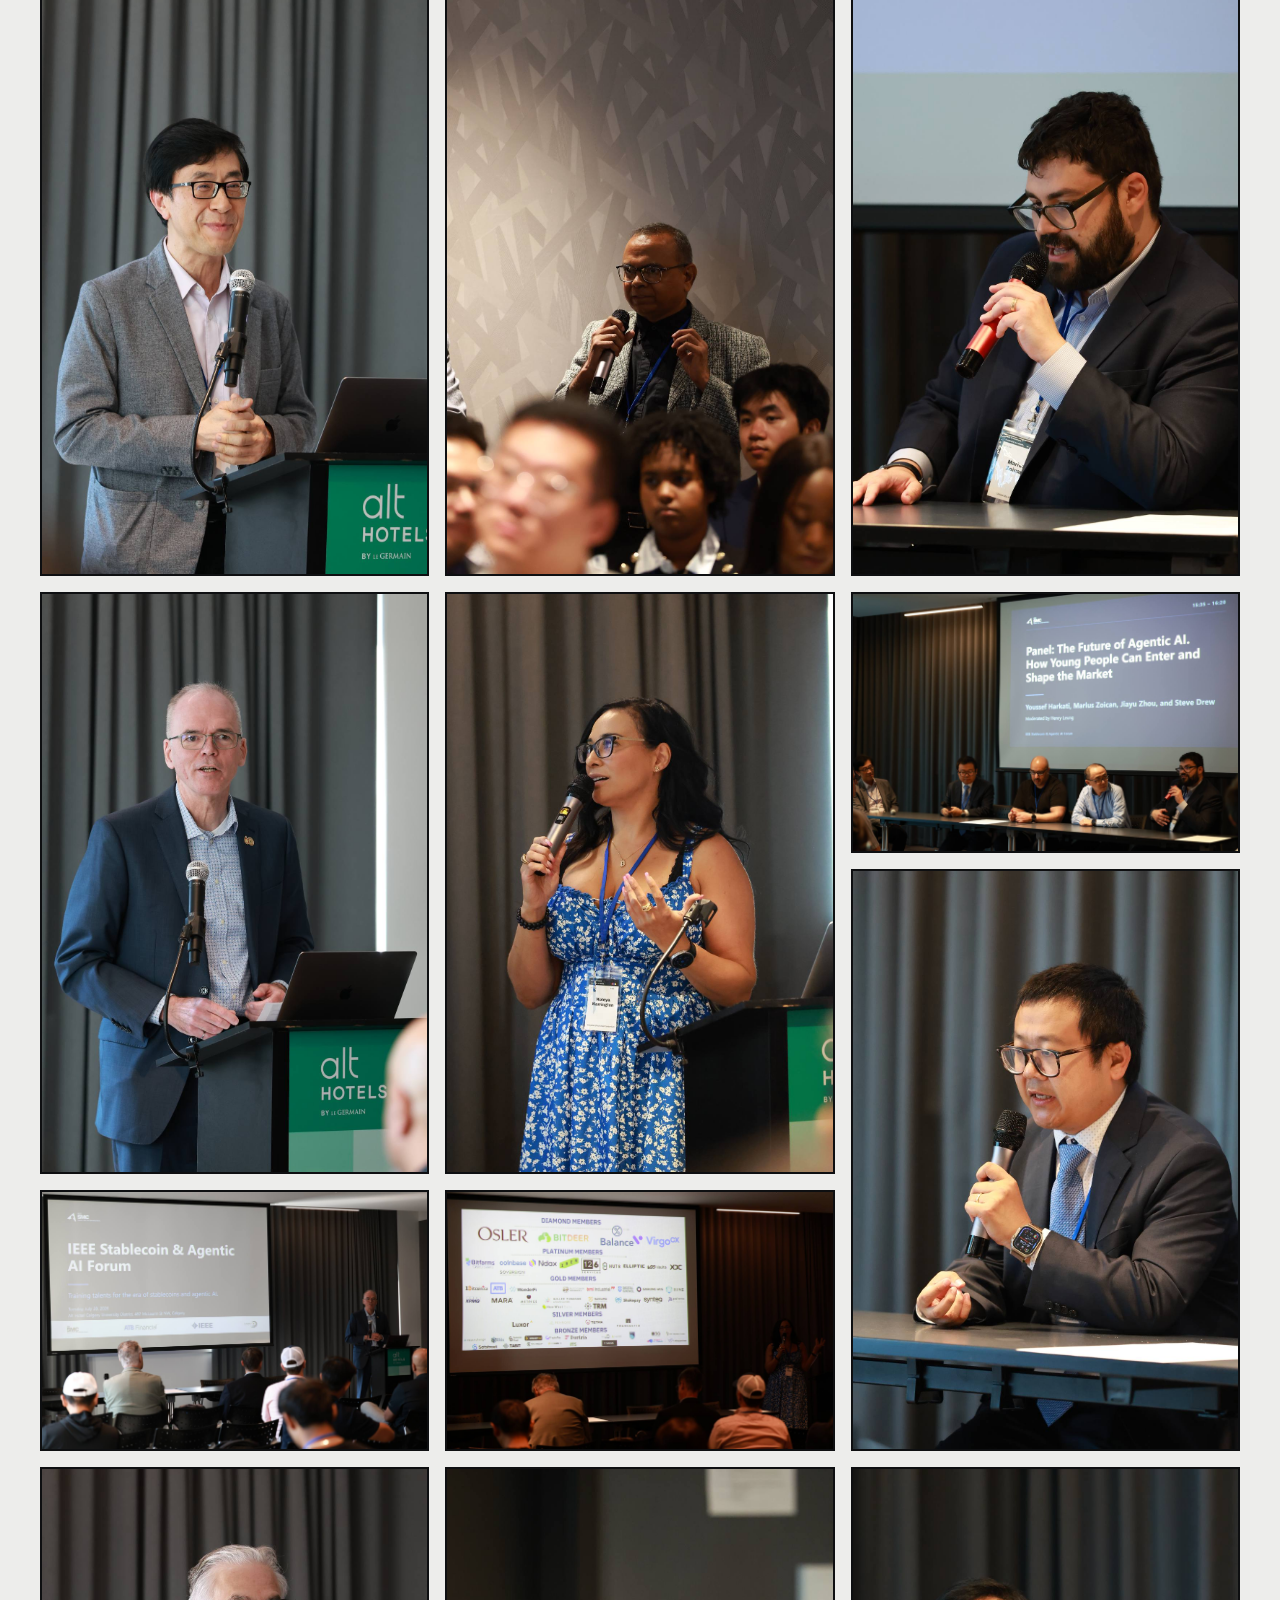
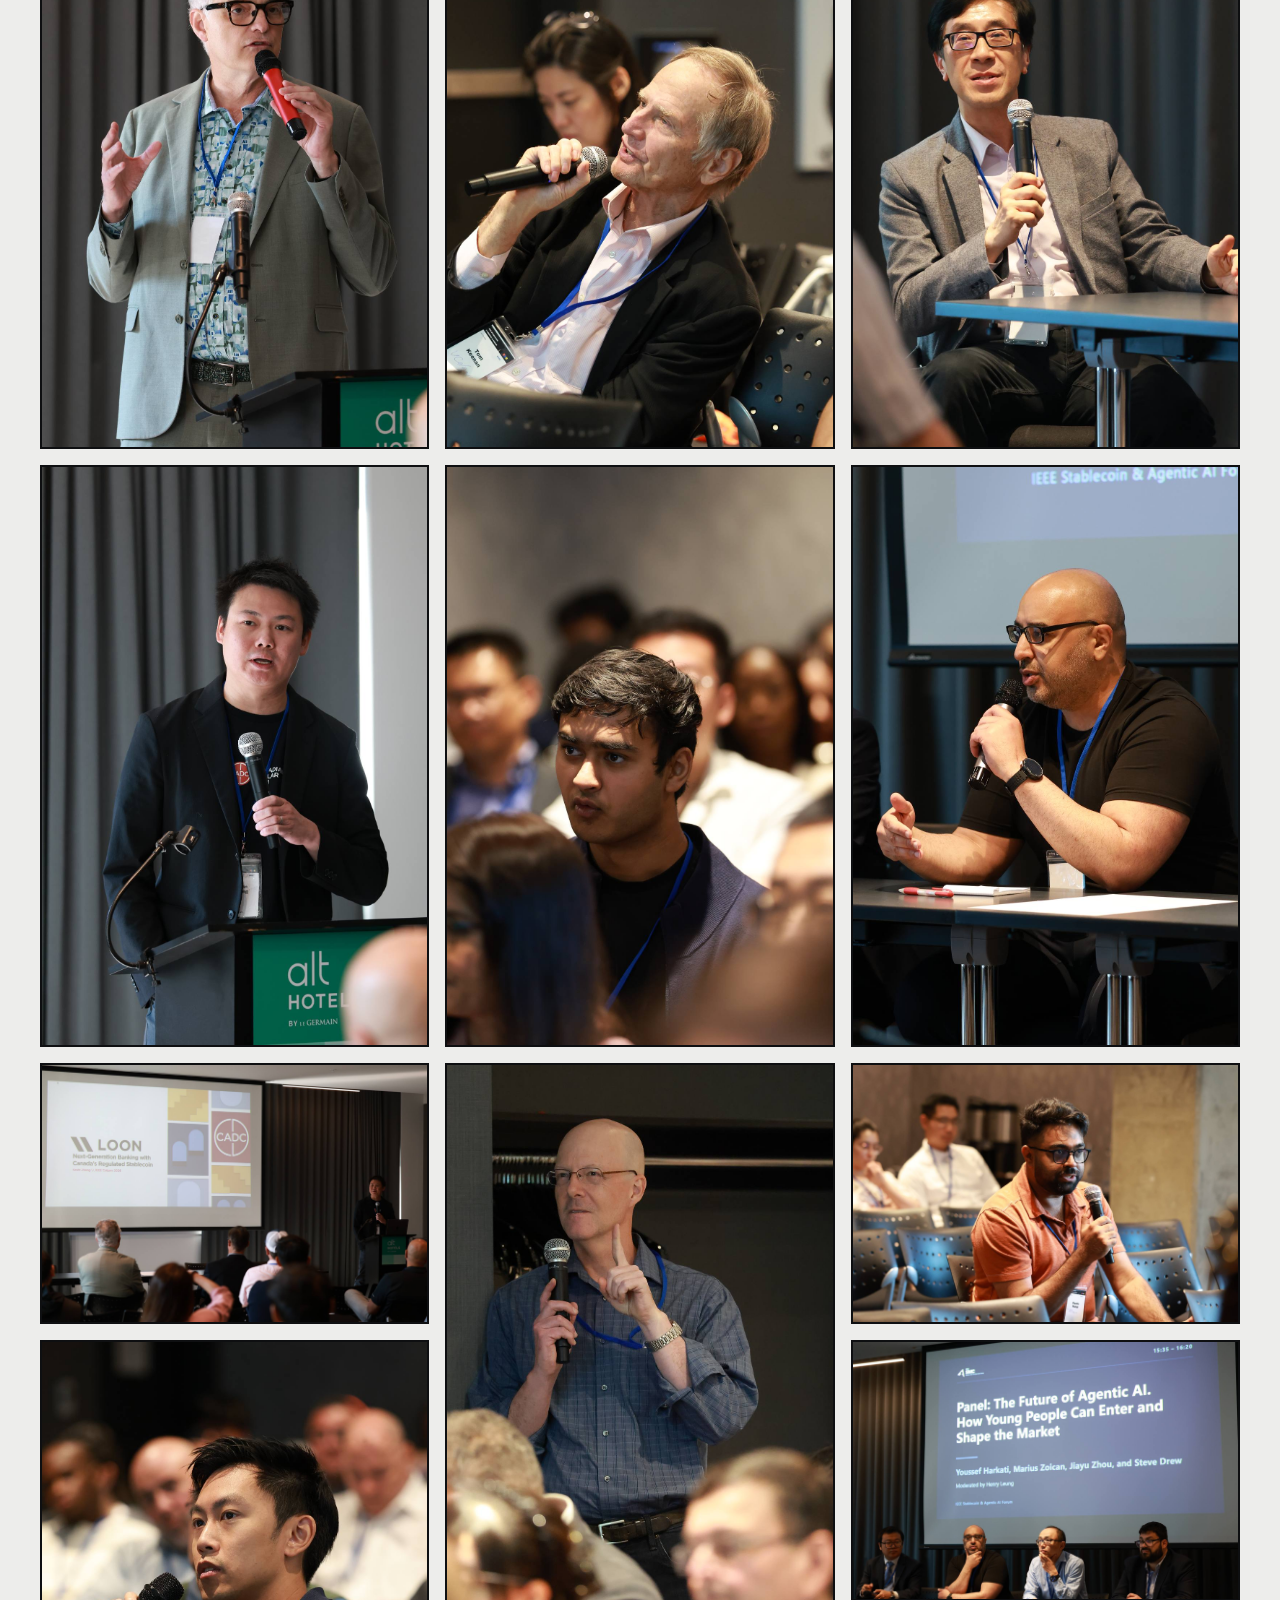
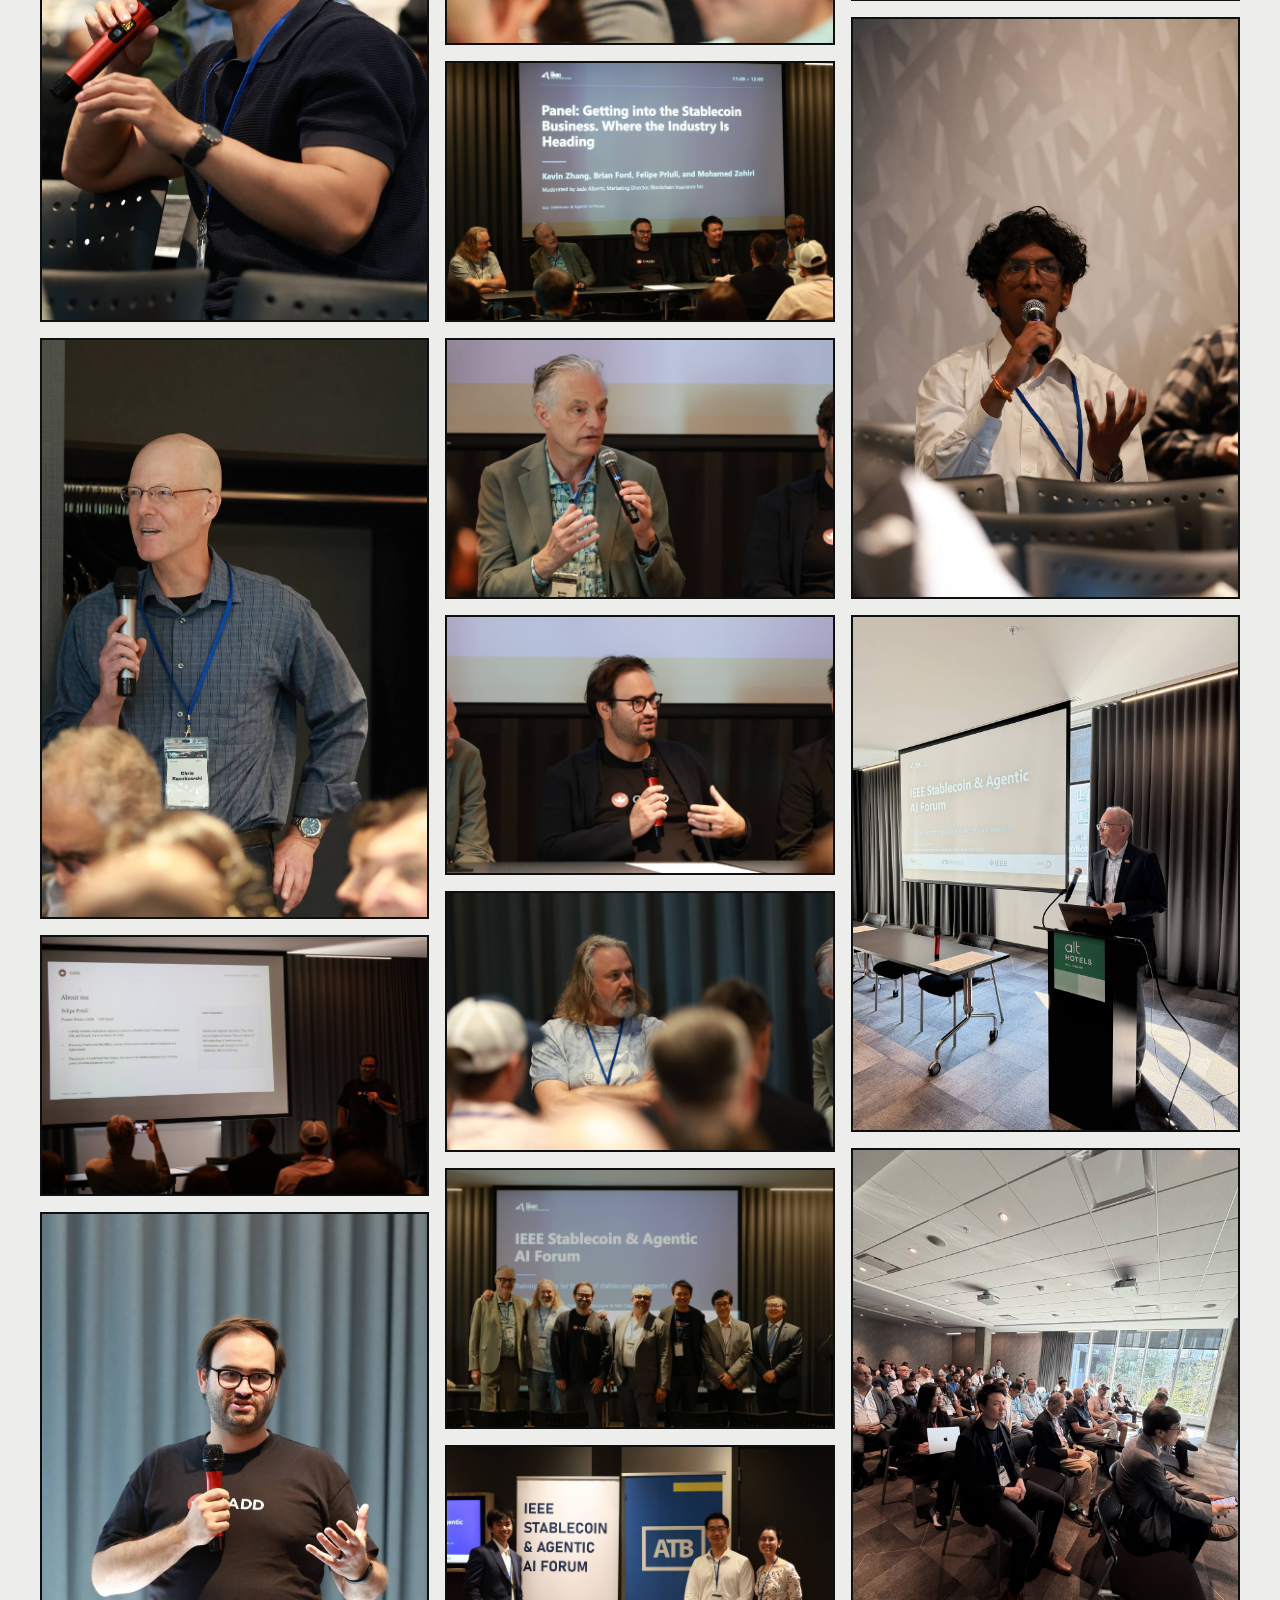
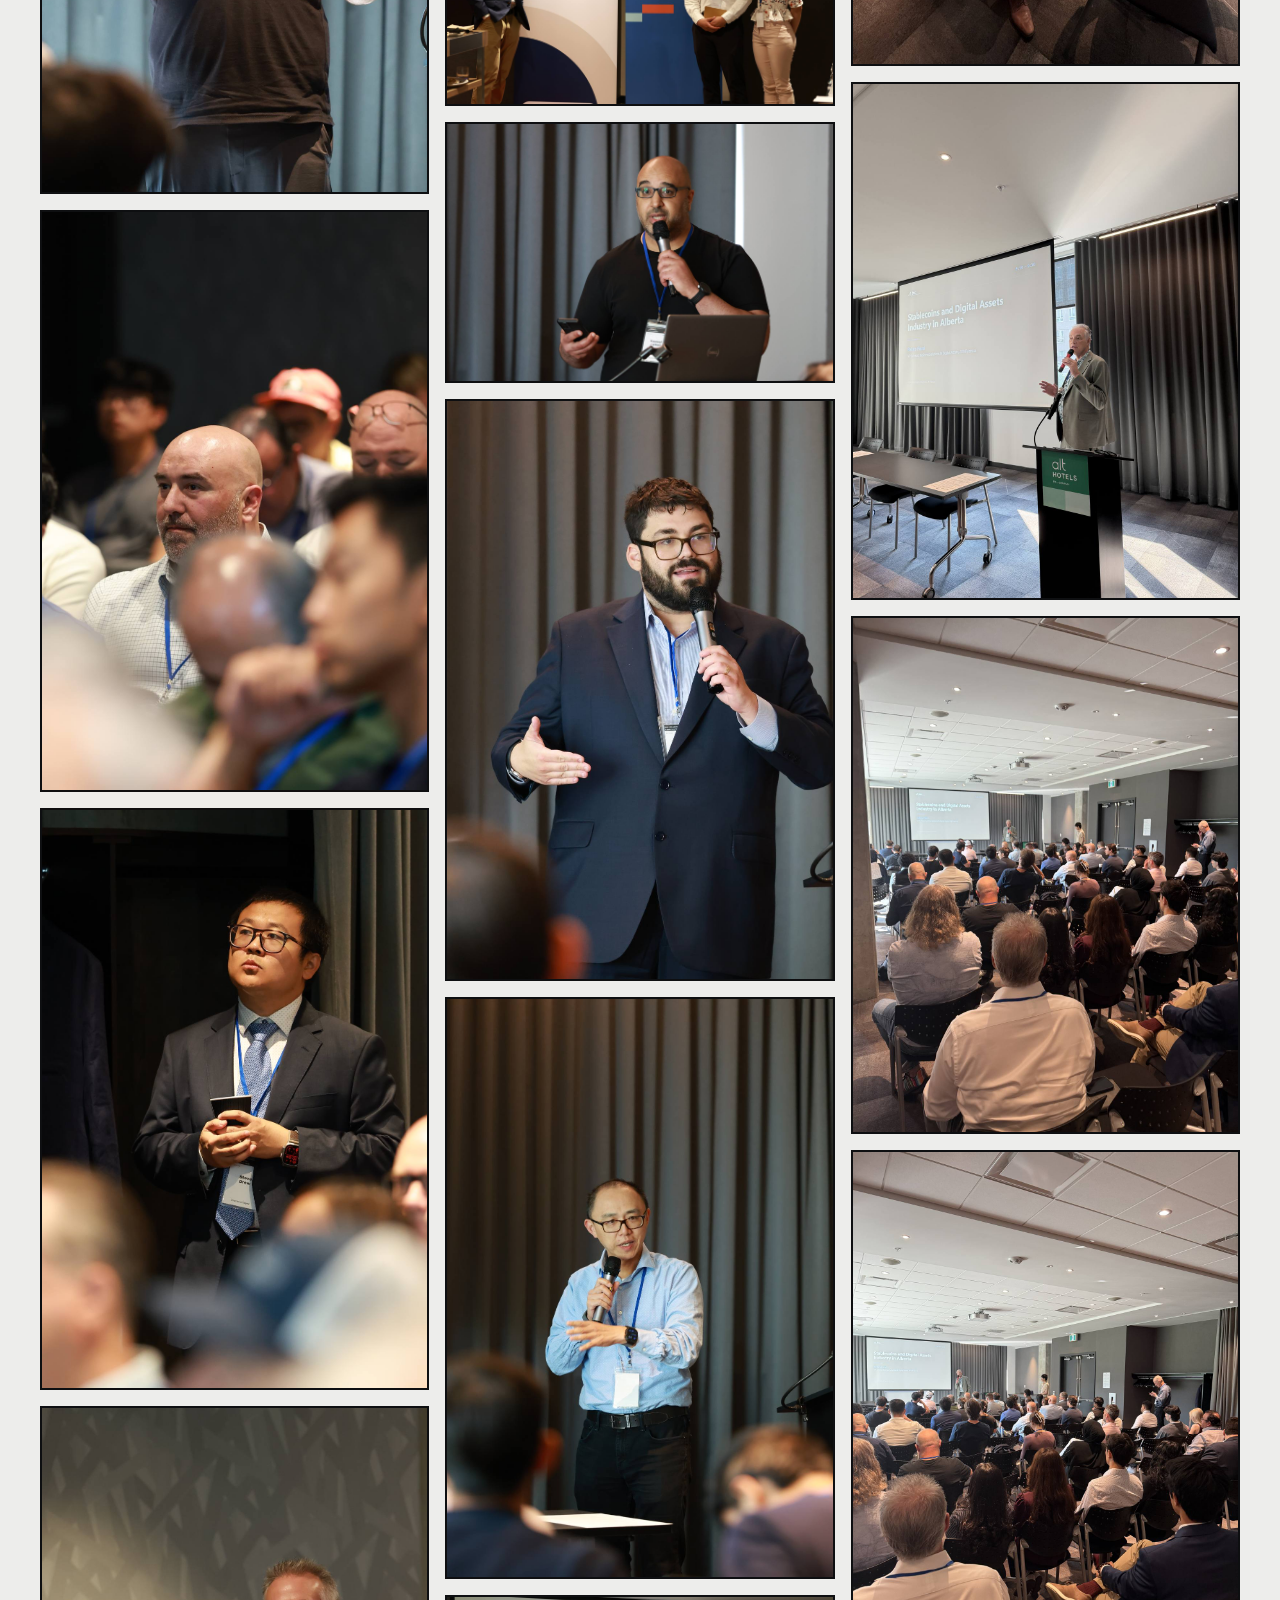
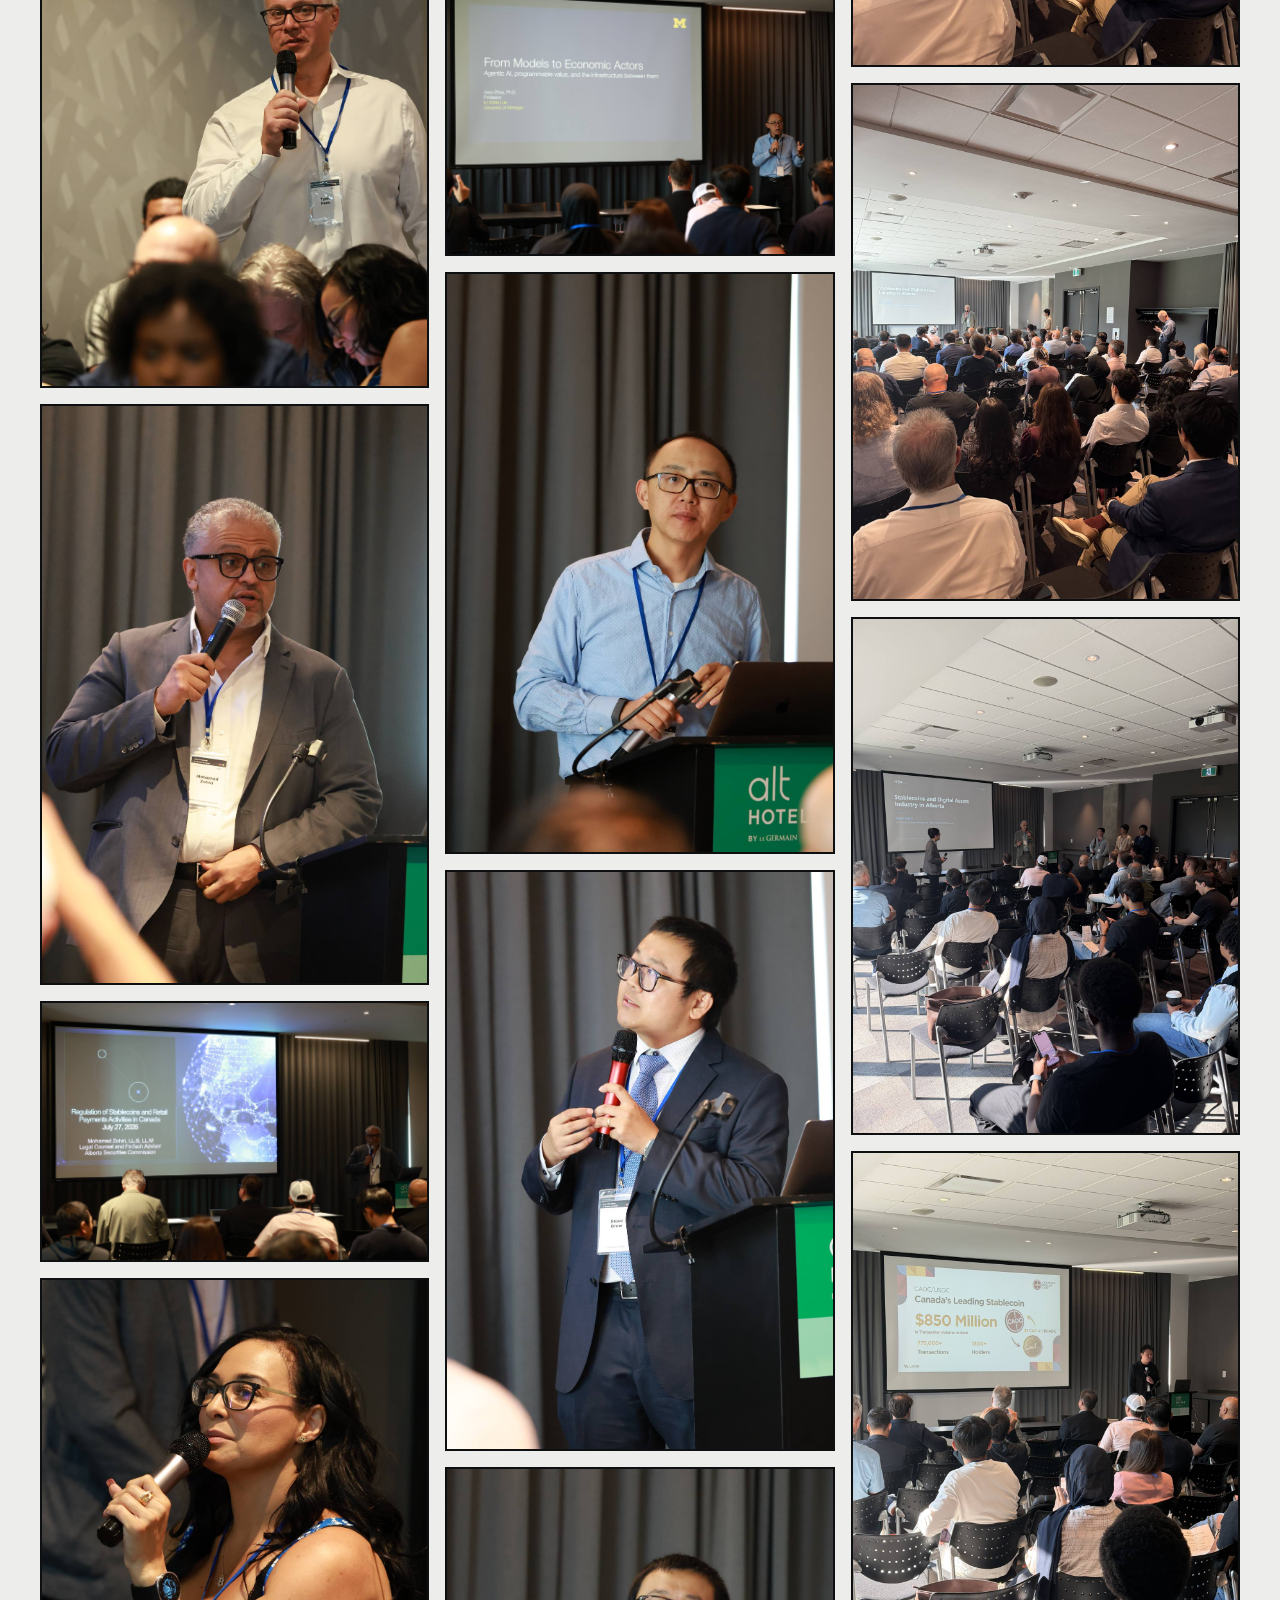
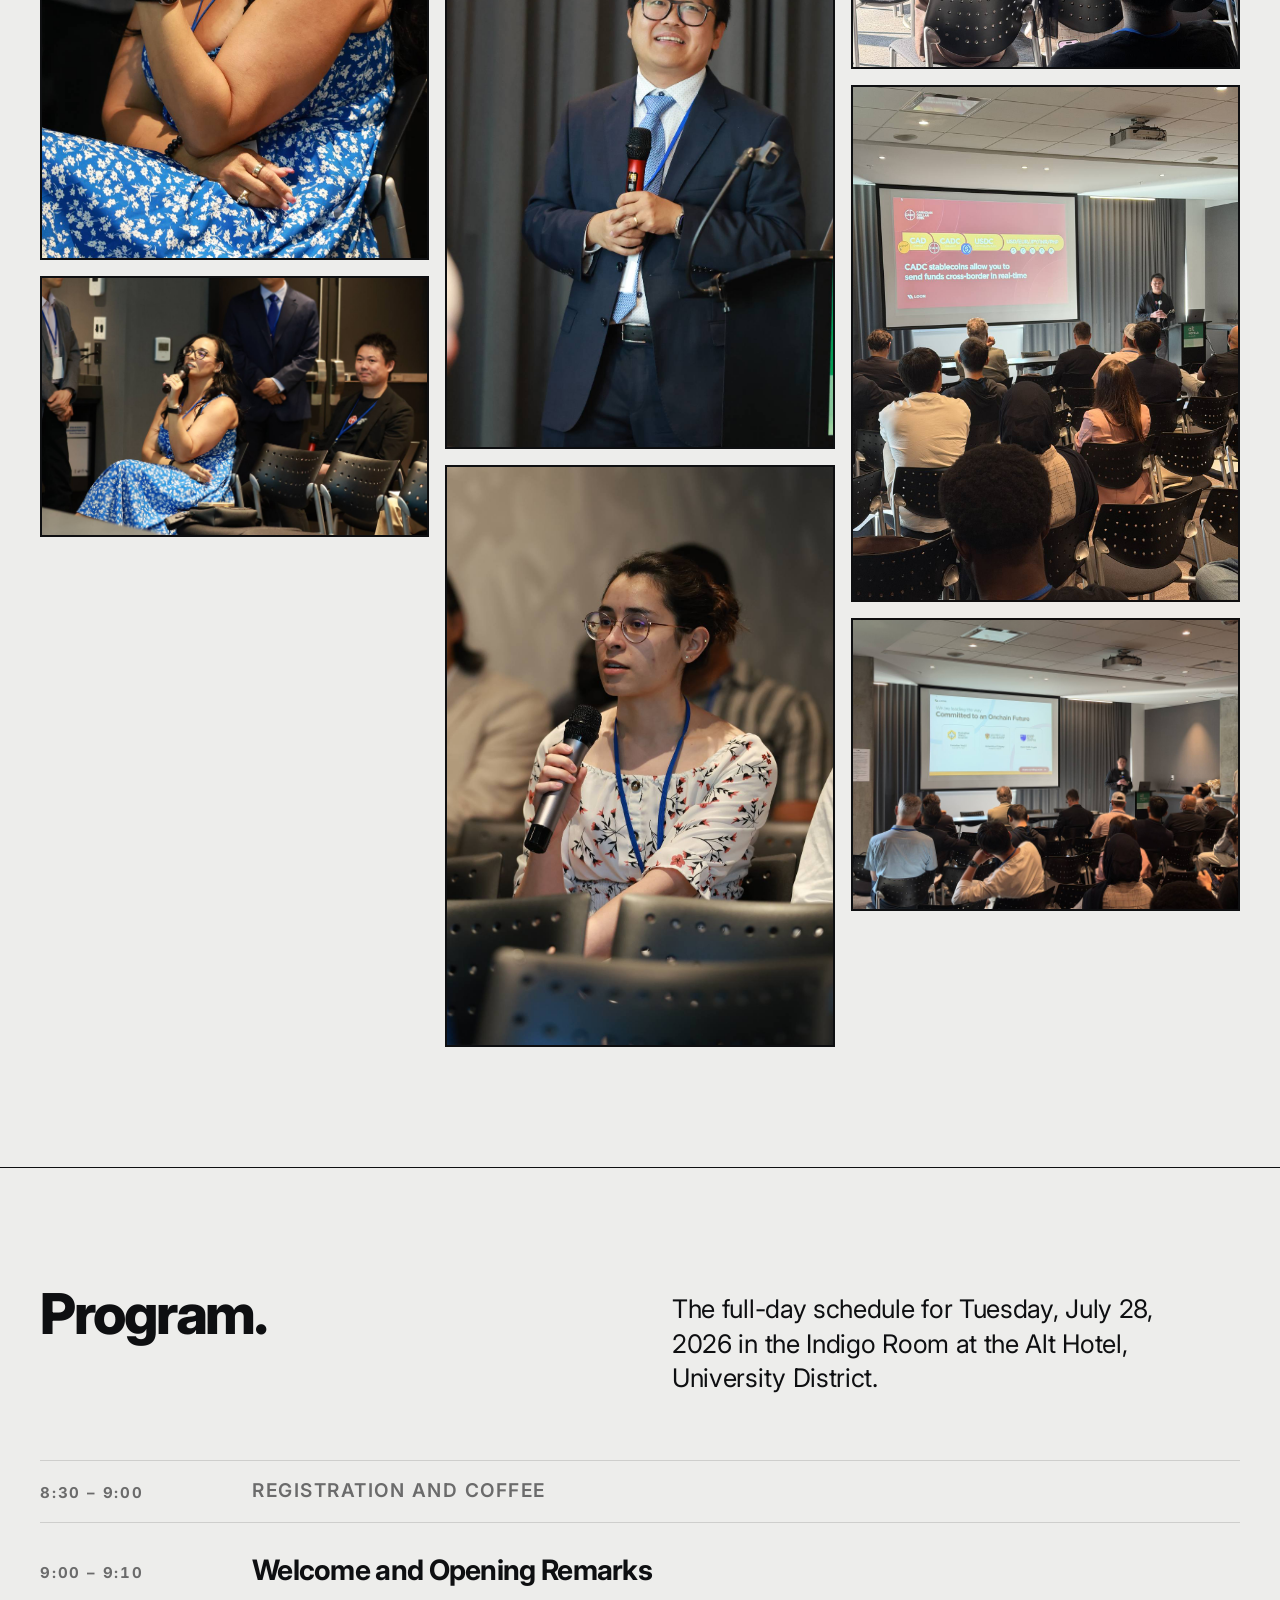
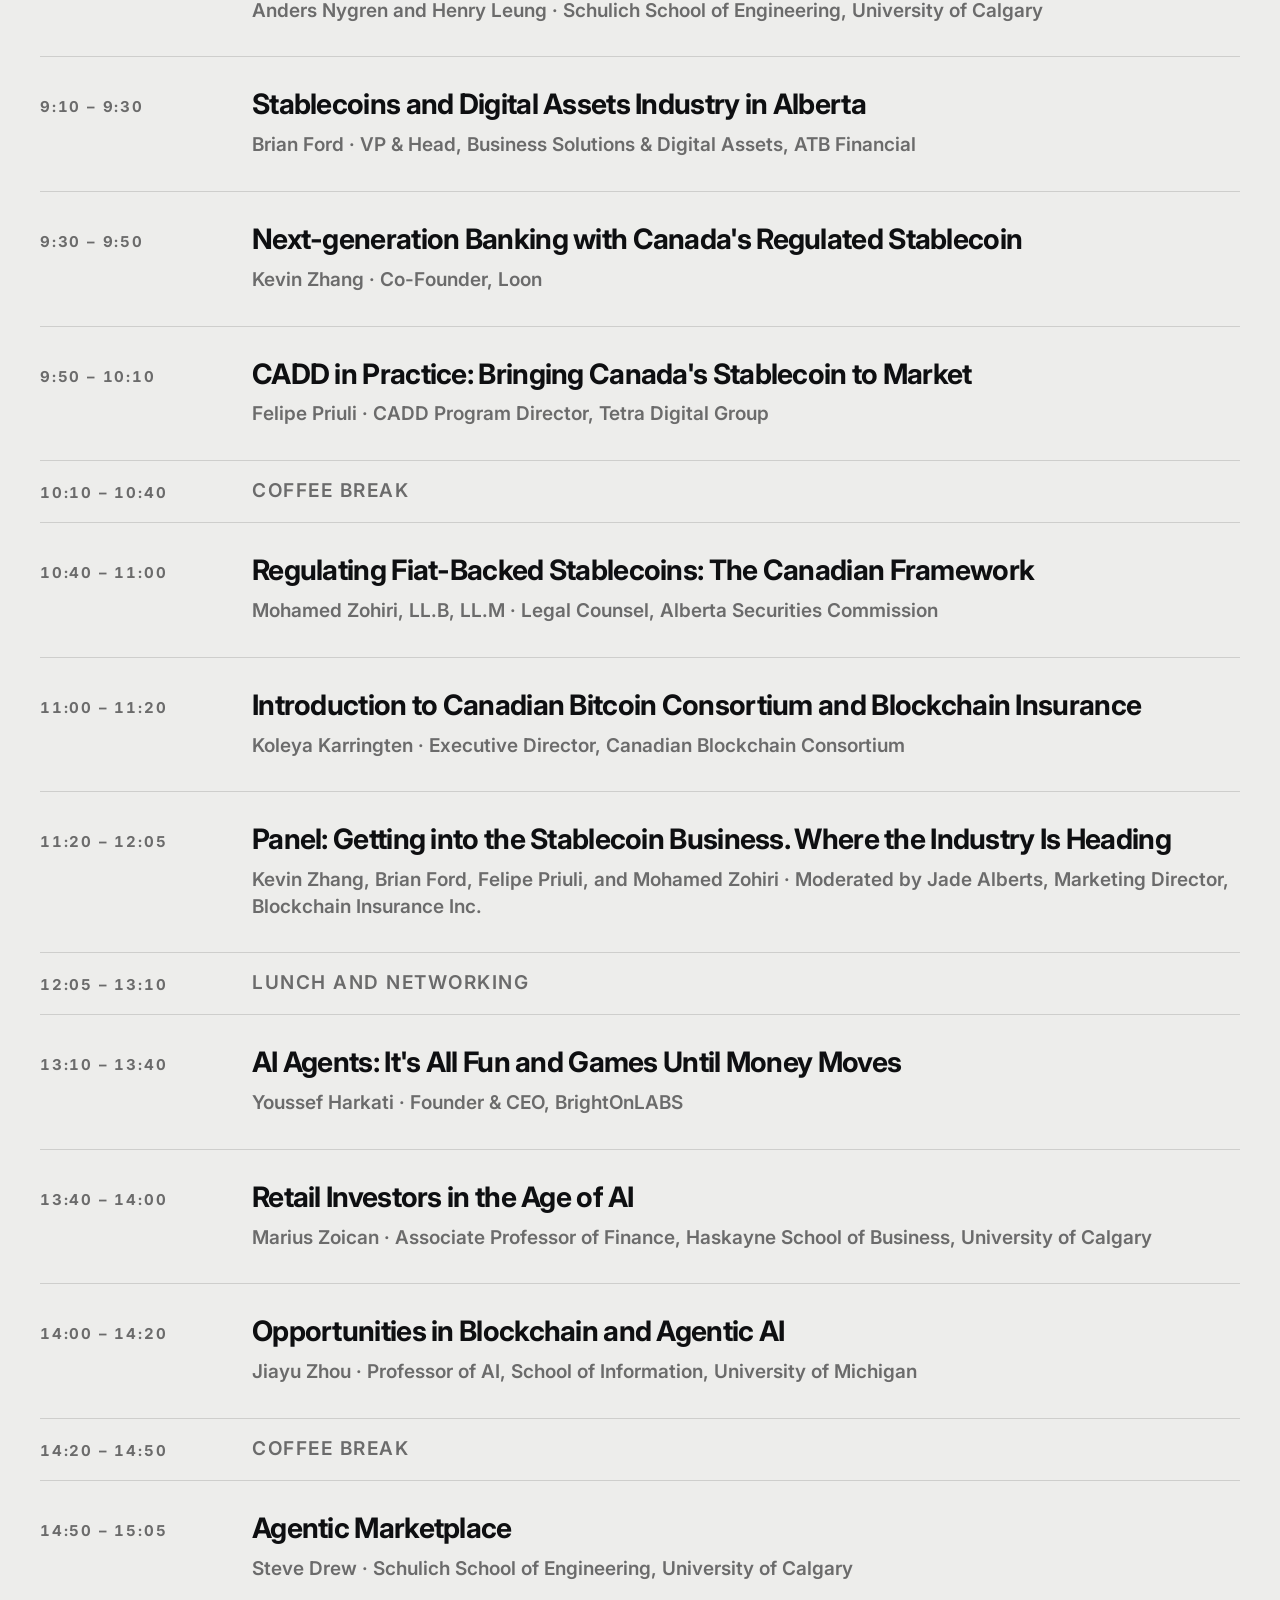
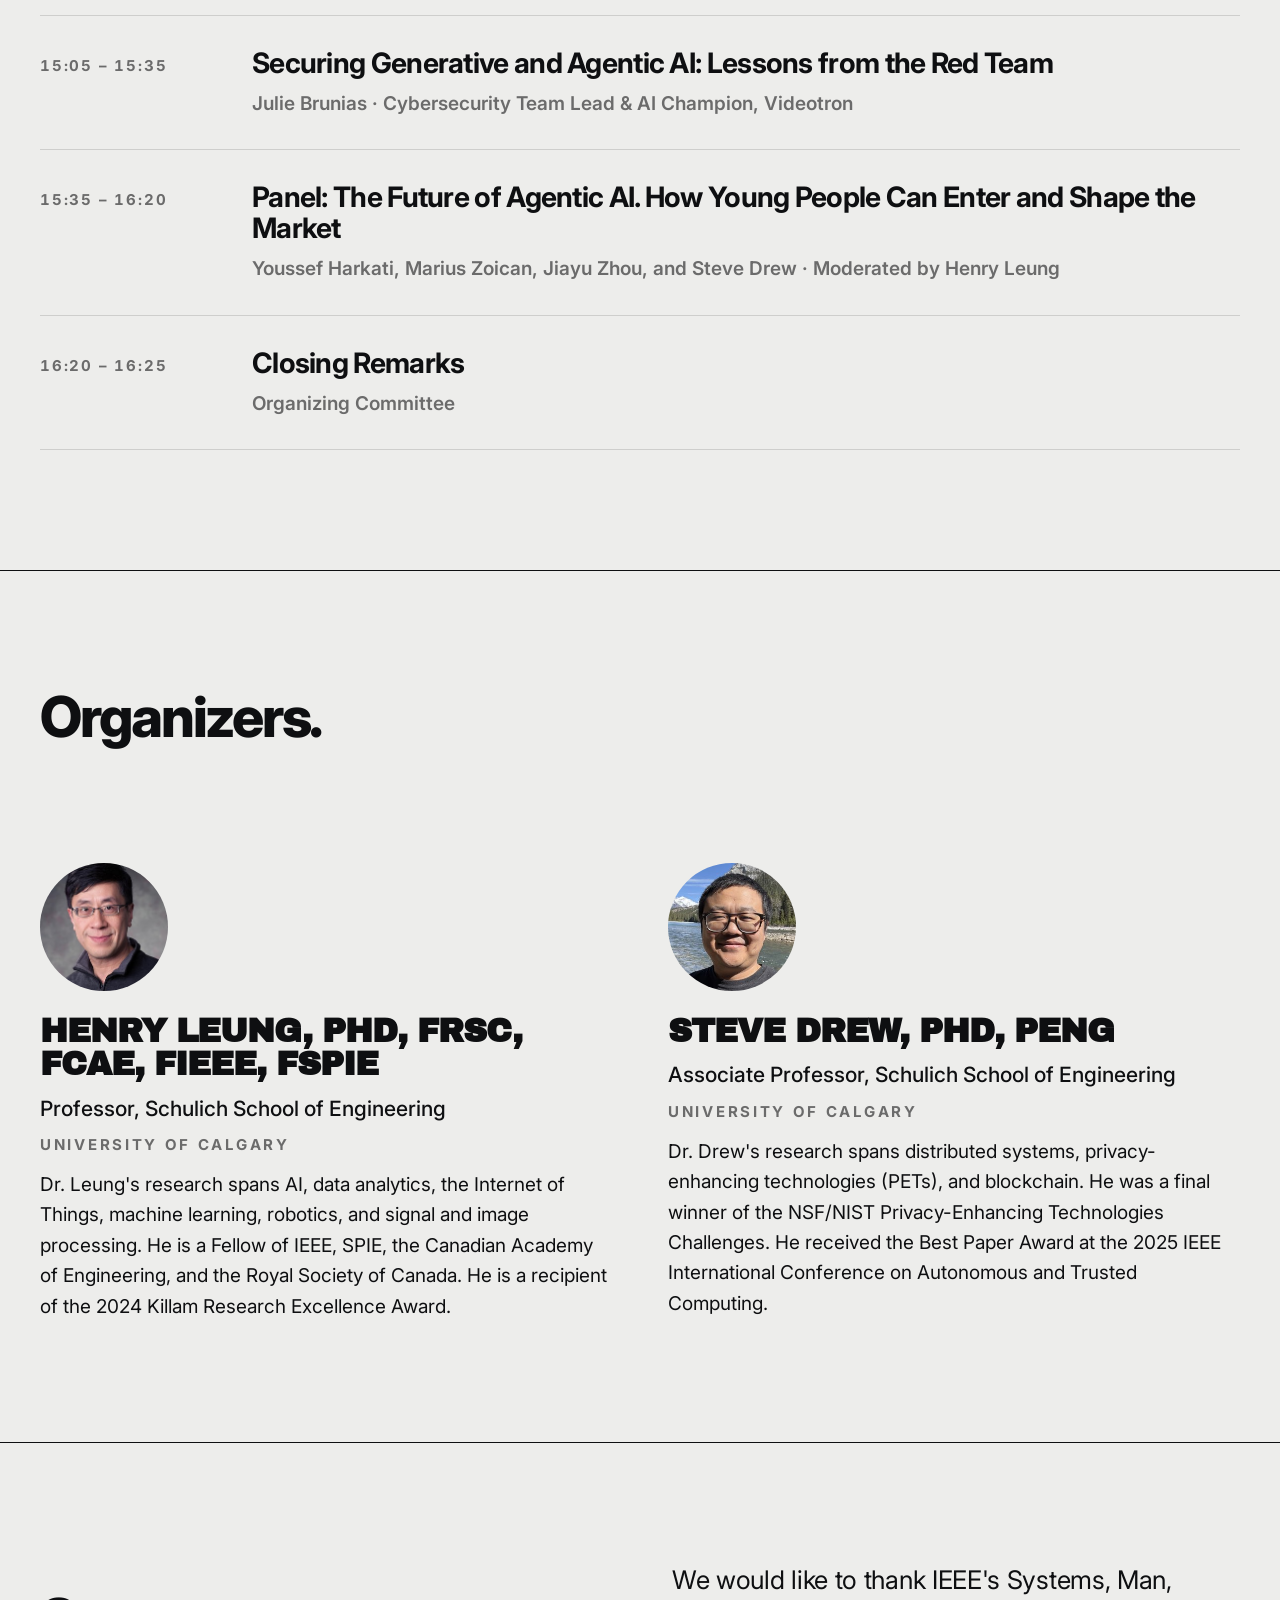
==== commit 15fbdd53: "Add event photo gallery, nav menu, and trim speaker bios - Add 55 event photos compressed for web (1" ====
--- a/index.html
+++ b/index.html
@@ -119,6 +119,8 @@
     text-rendering: optimizeLegibility;
   }
   body { overflow-x: hidden; }
+  html { scroll-behavior: smooth; }
+  section[id] { scroll-margin-top: 105px; }
   a { color: inherit; text-decoration: none; }
   img { display: block; max-width: 100%; }
 
@@ -140,6 +142,16 @@
   .nav-inner .left  { display: flex; align-items: center; gap: 16px; font-size: 30px; font-weight: 700; letter-spacing: -0.02em; }
   .nav-inner .nav-logo { height: 72px; width: auto; display: block; }
   .nav-inner .mid   { font-weight: 700; letter-spacing: -0.005em; }
+  .nav-menu { display: flex; justify-content: center; gap: 24px; flex-wrap: wrap; }
+  .nav-menu a {
+    font-size: 12px;
+    font-weight: 700;
+    letter-spacing: 0.08em;
+    text-transform: uppercase;
+    padding: 4px 0;
+    border-bottom: 2px solid transparent;
+  }
+  .nav-menu a:hover { border-bottom-color: var(--red); }
   .nav-inner .right { text-align: right; color: var(--mute); }
 
   /* ─────────── hero, centered symmetric ─────────── */
@@ -363,6 +375,25 @@
   }
   .program-row .speaker { margin: 12px 0 0; font-size: 19px; line-height: 1.4; color: var(--mute); font-weight: 600; }
 
+  /* ─────────── PHOTOS (paper band) ─────────── */
+  .photos-head { display: grid; grid-template-columns: 1fr 1fr; gap: 64px; align-items: end; margin-bottom: 64px; }
+  .photos-head .lede { color: var(--ink); }
+  .photos-grid { columns: 3; column-gap: 16px; }
+  .photos-grid a {
+    display: block;
+    margin: 0 0 16px;
+    overflow: hidden;
+    border: 2px solid var(--ink);
+    background: var(--ink);
+    break-inside: avoid;
+  }
+  .photos-grid img {
+    width: 100%;
+    height: auto;
+    transition: transform .2s ease;
+  }
+  .photos-grid a:hover img { transform: scale(1.03); }
+
   /* ─────────── WHY (paper band) ─────────── */
   .why-head { display: grid; grid-template-columns: 1fr 1fr; gap: 64px; align-items: end; margin-bottom: 64px; }
   .why-head .lede { color: var(--ink); }
@@ -518,6 +549,7 @@
   /* ─────────── responsive ─────────── */
   @media (max-width: 1000px) {
     :root { --gutter: 28px; }
+    .nav-menu { display: none; }
     .brief-grid { grid-template-columns: 1fr; gap: 40px; }
     .speakers-head { grid-template-columns: 1fr; gap: 24px; margin-bottom: 40px; }
     .why-head { grid-template-columns: 1fr; gap: 24px; margin-bottom: 40px; }
@@ -525,6 +557,9 @@
     .sponsors-grid { grid-template-columns: 1fr; gap: 40px; padding: 40px 0; }
     .organizers-head { grid-template-columns: 1fr; gap: 24px; margin-bottom: 40px; }
     .organizers-grid { grid-template-columns: 1fr; gap: 40px; }
+    .photos-head { grid-template-columns: 1fr; gap: 24px; margin-bottom: 40px; }
+    .photos-grid { columns: 2; column-gap: 12px; }
+    .photos-grid a { margin-bottom: 12px; }
     .speakers-grid { grid-template-columns: 1fr; }
     .spkr { border-right: 0; border-bottom: 1px solid rgba(255,255,255,.4); }
     .spkr:last-child { border-bottom: 0; }
@@ -547,6 +582,7 @@
     .nav-inner .left { font-size: 16px; }
     .nav-inner .nav-logo { height: 48px; }
     .hide-sm { display: none; }
+    .photos-grid { columns: 1; }
     .foot-meta { flex-direction: column; gap: 8px; align-items: flex-start; }
     .loc-info h3 { font-size: 26px; }
     .loc-map { height: 320px; }
@@ -593,7 +629,14 @@
     <div class="left">
       <img class="nav-logo" src="pics/ieee-smc-logo.webp" alt="IEEE Systems, Man, and Cybernetics Society logo">
     </div>
-    <div class="mid"></div>
+    <div class="mid nav-menu">
+      <a href="#speakers">Speakers</a>
+      <a href="#photos">Photos</a>
+      <a href="#program">Program</a>
+      <a href="#organizers">Organizers</a>
+      <a href="#sponsors">Sponsors</a>
+      <a href="#location">Location</a>
+    </div>
     <div class="right">
       <span class="hide-sm">July 28, 2026</span>
       <a class="nav-cta" href="https://www.eventbrite.com/e/training-talents-for-the-era-of-stablecoins-agentic-ai-tickets-1990352621269" target="_blank" rel="noopener">RSVP ↗</a>
@@ -619,7 +662,7 @@
   </a>
 </section>
 
-<section class="band color blue">
+<section class="band color blue" id="speakers">
   <div class="wrap">
     <div class="speakers-head">
       <h2>Speakers.</h2>
@@ -632,84 +675,128 @@
         <div class="spkr-avatar"><img src="pics/brian-ford.jpg" alt="Brian Ford headshot" loading="lazy"></div>
         <h3>Brian Ford</h3>
         <p class="role">VP &amp; Head, Business Solutions &amp; Digital Assets</p>
-        <p class="org">ATB Financial</p>
-        <p class="bio">Brian leads ATB Business Solutions, overseeing payments, liquidity, trade finance, cards, and cryptocurrency. He previously held senior cash-management and payments roles at HSBC across Canada and Korea.</p>
-      </article>
+        <p class="org">ATB Financial</p>      </article>
       <article class="spkr">
         <div class="spkr-avatar"><img src="pics/kevin-zhang.jpg" alt="Kevin Zhang headshot" loading="lazy"></div>
         <h3>Kevin Zhang</h3>
         <p class="role">Co-Founder</p>
-        <p class="org">Loon</p>
-        <p class="bio">Kevin is building Loon, a regulated Canadian-dollar stablecoin. Previously the technical architect behind Paytrie and a senior blockchain architect at ConsenSys, he holds a systems design engineering degree from the University of Waterloo.</p>
-      </article>
+        <p class="org">Loon</p>      </article>
       <article class="spkr">
         <div class="spkr-avatar"><img src="pics/youssef-harkati.jpg" alt="Youssef Harkati headshot" loading="lazy"></div>
         <h3>Youssef Harkati</h3>
         <p class="role">Founder &amp; CEO</p>
-        <p class="org">BrightOnLABS</p>
-        <p class="bio">Youssef founded BrightOnLABS, building AI-driven SaaS for anomaly detection and cloud security. A DevSecOps and cybersecurity specialist, he holds a Master's in Cybersecurity Engineering with a focus on AI.</p>
-      </article>
+        <p class="org">BrightOnLABS</p>      </article>
       <article class="spkr">
         <div class="spkr-avatar"><img src="pics/jade-alberts.png" alt="Jade Alberts headshot" loading="lazy"></div>
         <h3>Jade Alberts</h3>
         <p class="role">Marketing Director</p>
-        <p class="org">Blockchain Insurance Inc.</p>
-        <p class="bio">A Calgary entrepreneur with more than 25 years of experience and an active angel investor across 30+ startups, Jade advises founders through Innovate Calgary and hosts the weekly show "Telling It Like It Is."</p>
-      </article>
+        <p class="org">Blockchain Insurance Inc.</p>      </article>
       <article class="spkr">
         <div class="spkr-avatar"><img src="pics/koleya-karringten.jpg" alt="Koleya Karringten headshot" loading="lazy"></div>
         <h3>Koleya Karringten</h3>
         <p class="role">Executive Director</p>
-        <p class="org">Canadian Blockchain Consortium</p>
-        <p class="bio">Koleya leads the Canadian Blockchain Consortium, the country's largest blockchain ecosystem organization, uniting companies, corporate leaders, and government. A cleantech entrepreneur and CEO of Absolute Combustion, she co-founded the Canadian Blockchain Association for Women.</p>
-      </article>
+        <p class="org">Canadian Blockchain Consortium</p>      </article>
       <article class="spkr">
         <div class="spkr-avatar"><img src="pics/julie-brunias.webp" alt="Julie Brunias headshot" loading="lazy"></div>
         <h3>Julie Brunias</h3>
         <p class="role">Cybersecurity Team Lead &amp; AI Champion</p>
-        <p class="org">Videotron</p>
-        <p class="bio">Julie is a cybersecurity professional with 14 years defending critical infrastructure across energy, banking, telecom, and manufacturing, with expertise in red teaming, adversarial testing, and securing generative AI. She focuses on the intersection of AI security and governance, and speaks frequently at conferences including InCyber, GoSec, and HackMiami.</p>
-      </article>
+        <p class="org">Videotron</p>      </article>
       <article class="spkr">
         <div class="spkr-avatar"><img src="pics/felipe-priuli.png" alt="Felipe Priuli headshot" loading="lazy"></div>
         <h3>Felipe Priuli</h3>
         <p class="role">CADD Program Director</p>
-        <p class="org">Tetra Digital Group</p>
-        <p class="bio">Felipe leads the CADD program at Tetra Digital Group, which launched CADD, Canada's first Canadian-dollar-backed stablecoin issued by a financial institution and approved by Alberta Treasury Board and Finance. He has been the program's lead voice on driving stablecoin adoption through business-to-business payments.</p>
-      </article>
+        <p class="org">Tetra Digital Group</p>      </article>
       <article class="spkr">
         <div class="spkr-avatar"><img src="pics/mohamed-zohiri.webp" alt="Mohamed Zohiri headshot" loading="lazy"></div>
         <h3>Mohamed Zohiri, LL.B, LL.M</h3>
         <p class="role">Legal Counsel</p>
-        <p class="org">Alberta Securities Commission</p>
-        <p class="bio">Mohamed co-leads the ASC's work on fiat-backed stablecoins and is deeply involved in the CSA's efforts in this area, including the development and implementation of the Canadian regulatory framework for stablecoins. His work sits at the intersection of regulation, payments, digital assets, and financial market innovation. He is also active in the CSA's AI initiatives, including recent staff guidance, consultations, and broader policy on the use of AI in capital markets.</p>
-      </article>
+        <p class="org">Alberta Securities Commission</p>      </article>
       <article class="spkr">
         <div class="spkr-avatar"><img src="pics/jiayu-zhou.jpg" alt="Jiayu Zhou headshot" loading="lazy"></div>
         <h3>Jiayu Zhou</h3>
         <p class="role">Professor of AI</p>
-        <p class="org">School of Information, University of Michigan</p>
-        <p class="bio">Jiayu Zhou is a Professor of AI at the University of Michigan School of Information, researching machine learning and its applications, including large-scale optimization, federated learning, and AI for health.</p>
-      </article>
+        <p class="org">School of Information, University of Michigan</p>      </article>
       <article class="spkr">
         <div class="spkr-avatar"><img src="pics/steve-drew.jpeg" alt="Steve Drew headshot" loading="lazy"></div>
         <h3>Steve Drew, PhD, PEng</h3>
         <p class="role">Associate Professor, Schulich School of Engineering</p>
-        <p class="org">University of Calgary</p>
-        <p class="bio">Dr. Drew's research spans distributed systems, privacy-enhancing technologies (PETs), and blockchain. He was a final winner of the NSF/NIST Privacy-Enhancing Technologies Challenges. He received the Best Paper Award at the 2025 IEEE International Conference on Autonomous and Trusted Computing.</p>
-      </article>
+        <p class="org">University of Calgary</p>      </article>
       <article class="spkr">
         <div class="spkr-avatar"><img src="pics/marius-zoican.jpg" alt="Marius Zoican headshot" loading="lazy"></div>
         <h3>Marius Zoican</h3>
         <p class="role">Associate Professor of Finance &middot; Canada Research Chair in Financial Technology</p>
-        <p class="org">Haskayne School of Business, University of Calgary</p>
-        <p class="bio">Marius Zoican is an Associate Professor of Finance and Canada Research Chair in Financial Technology at the Haskayne School of Business, University of Calgary, researching market microstructure, decentralized finance, and the economics of financial technology.</p>
-      </article>
+        <p class="org">Haskayne School of Business, University of Calgary</p>      </article>
     </div>
   </div>
 </section>
 
-<section class="band">
+<section class="band" id="photos">
+  <div class="photos-head">
+    <h2>Photos.</h2>
+    <p class="lede">
+      Scenes from the forum on July 28, 2026. Click any photo to view it at full size.
+    </p>
+  </div>
+  <div class="photos-grid">
+    <a href="pics/event-photos/web/R52_1321.jpg" target="_blank" rel="noopener"><img src="pics/event-photos/web/R52_1321.jpg" alt="IEEE Stablecoin and Agentic AI Forum photo 1" loading="lazy"></a>
+    <a href="pics/event-photos/web/R52_1335.jpg" target="_blank" rel="noopener"><img src="pics/event-photos/web/R52_1335.jpg" alt="IEEE Stablecoin and Agentic AI Forum photo 2" loading="lazy"></a>
+    <a href="pics/event-photos/web/R52_1348.jpg" target="_blank" rel="noopener"><img src="pics/event-photos/web/R52_1348.jpg" alt="IEEE Stablecoin and Agentic AI Forum photo 3" loading="lazy"></a>
+    <a href="pics/event-photos/web/R52_1370.jpg" target="_blank" rel="noopener"><img src="pics/event-photos/web/R52_1370.jpg" alt="IEEE Stablecoin and Agentic AI Forum photo 4" loading="lazy"></a>
+    <a href="pics/event-photos/web/R52_1385.jpg" target="_blank" rel="noopener"><img src="pics/event-photos/web/R52_1385.jpg" alt="IEEE Stablecoin and Agentic AI Forum photo 5" loading="lazy"></a>
+    <a href="pics/event-photos/web/R52_1386.jpg" target="_blank" rel="noopener"><img src="pics/event-photos/web/R52_1386.jpg" alt="IEEE Stablecoin and Agentic AI Forum photo 6" loading="lazy"></a>
+    <a href="pics/event-photos/web/R52_1400.jpg" target="_blank" rel="noopener"><img src="pics/event-photos/web/R52_1400.jpg" alt="IEEE Stablecoin and Agentic AI Forum photo 7" loading="lazy"></a>
+    <a href="pics/event-photos/web/R52_1405.jpg" target="_blank" rel="noopener"><img src="pics/event-photos/web/R52_1405.jpg" alt="IEEE Stablecoin and Agentic AI Forum photo 8" loading="lazy"></a>
+    <a href="pics/event-photos/web/R52_1412.jpg" target="_blank" rel="noopener"><img src="pics/event-photos/web/R52_1412.jpg" alt="IEEE Stablecoin and Agentic AI Forum photo 9" loading="lazy"></a>
+    <a href="pics/event-photos/web/R52_1421.jpg" target="_blank" rel="noopener"><img src="pics/event-photos/web/R52_1421.jpg" alt="IEEE Stablecoin and Agentic AI Forum photo 10" loading="lazy"></a>
+    <a href="pics/event-photos/web/R52_1424.jpg" target="_blank" rel="noopener"><img src="pics/event-photos/web/R52_1424.jpg" alt="IEEE Stablecoin and Agentic AI Forum photo 11" loading="lazy"></a>
+    <a href="pics/event-photos/web/R52_1428.jpg" target="_blank" rel="noopener"><img src="pics/event-photos/web/R52_1428.jpg" alt="IEEE Stablecoin and Agentic AI Forum photo 12" loading="lazy"></a>
+    <a href="pics/event-photos/web/R52_1432.jpg" target="_blank" rel="noopener"><img src="pics/event-photos/web/R52_1432.jpg" alt="IEEE Stablecoin and Agentic AI Forum photo 13" loading="lazy"></a>
+    <a href="pics/event-photos/web/R52_1434.jpg" target="_blank" rel="noopener"><img src="pics/event-photos/web/R52_1434.jpg" alt="IEEE Stablecoin and Agentic AI Forum photo 14" loading="lazy"></a>
+    <a href="pics/event-photos/web/R52_1442.jpg" target="_blank" rel="noopener"><img src="pics/event-photos/web/R52_1442.jpg" alt="IEEE Stablecoin and Agentic AI Forum photo 15" loading="lazy"></a>
+    <a href="pics/event-photos/web/R52_1447.jpg" target="_blank" rel="noopener"><img src="pics/event-photos/web/R52_1447.jpg" alt="IEEE Stablecoin and Agentic AI Forum photo 16" loading="lazy"></a>
+    <a href="pics/event-photos/web/R52_1453.jpg" target="_blank" rel="noopener"><img src="pics/event-photos/web/R52_1453.jpg" alt="IEEE Stablecoin and Agentic AI Forum photo 17" loading="lazy"></a>
+    <a href="pics/event-photos/web/R52_1464.jpg" target="_blank" rel="noopener"><img src="pics/event-photos/web/R52_1464.jpg" alt="IEEE Stablecoin and Agentic AI Forum photo 18" loading="lazy"></a>
+    <a href="pics/event-photos/web/R52_1471.jpg" target="_blank" rel="noopener"><img src="pics/event-photos/web/R52_1471.jpg" alt="IEEE Stablecoin and Agentic AI Forum photo 19" loading="lazy"></a>
+    <a href="pics/event-photos/web/R52_1472.jpg" target="_blank" rel="noopener"><img src="pics/event-photos/web/R52_1472.jpg" alt="IEEE Stablecoin and Agentic AI Forum photo 20" loading="lazy"></a>
+    <a href="pics/event-photos/web/R52_1484.jpg" target="_blank" rel="noopener"><img src="pics/event-photos/web/R52_1484.jpg" alt="IEEE Stablecoin and Agentic AI Forum photo 21" loading="lazy"></a>
+    <a href="pics/event-photos/web/R52_1487.jpg" target="_blank" rel="noopener"><img src="pics/event-photos/web/R52_1487.jpg" alt="IEEE Stablecoin and Agentic AI Forum photo 22" loading="lazy"></a>
+    <a href="pics/event-photos/web/R52_1497.jpg" target="_blank" rel="noopener"><img src="pics/event-photos/web/R52_1497.jpg" alt="IEEE Stablecoin and Agentic AI Forum photo 23" loading="lazy"></a>
+    <a href="pics/event-photos/web/R52_1520.jpg" target="_blank" rel="noopener"><img src="pics/event-photos/web/R52_1520.jpg" alt="IEEE Stablecoin and Agentic AI Forum photo 24" loading="lazy"></a>
+    <a href="pics/event-photos/web/R52_1527.jpg" target="_blank" rel="noopener"><img src="pics/event-photos/web/R52_1527.jpg" alt="IEEE Stablecoin and Agentic AI Forum photo 25" loading="lazy"></a>
+    <a href="pics/event-photos/web/R52_1531.jpg" target="_blank" rel="noopener"><img src="pics/event-photos/web/R52_1531.jpg" alt="IEEE Stablecoin and Agentic AI Forum photo 26" loading="lazy"></a>
+    <a href="pics/event-photos/web/R52_1547.jpg" target="_blank" rel="noopener"><img src="pics/event-photos/web/R52_1547.jpg" alt="IEEE Stablecoin and Agentic AI Forum photo 27" loading="lazy"></a>
+    <a href="pics/event-photos/web/R52_1575.jpg" target="_blank" rel="noopener"><img src="pics/event-photos/web/R52_1575.jpg" alt="IEEE Stablecoin and Agentic AI Forum photo 28" loading="lazy"></a>
+    <a href="pics/event-photos/web/R52_1579.jpg" target="_blank" rel="noopener"><img src="pics/event-photos/web/R52_1579.jpg" alt="IEEE Stablecoin and Agentic AI Forum photo 29" loading="lazy"></a>
+    <a href="pics/event-photos/web/R52_1581.jpg" target="_blank" rel="noopener"><img src="pics/event-photos/web/R52_1581.jpg" alt="IEEE Stablecoin and Agentic AI Forum photo 30" loading="lazy"></a>
+    <a href="pics/event-photos/web/R52_1596.jpg" target="_blank" rel="noopener"><img src="pics/event-photos/web/R52_1596.jpg" alt="IEEE Stablecoin and Agentic AI Forum photo 31" loading="lazy"></a>
+    <a href="pics/event-photos/web/R52_1605.jpg" target="_blank" rel="noopener"><img src="pics/event-photos/web/R52_1605.jpg" alt="IEEE Stablecoin and Agentic AI Forum photo 32" loading="lazy"></a>
+    <a href="pics/event-photos/web/R52_1610.jpg" target="_blank" rel="noopener"><img src="pics/event-photos/web/R52_1610.jpg" alt="IEEE Stablecoin and Agentic AI Forum photo 33" loading="lazy"></a>
+    <a href="pics/event-photos/web/R52_1630.jpg" target="_blank" rel="noopener"><img src="pics/event-photos/web/R52_1630.jpg" alt="IEEE Stablecoin and Agentic AI Forum photo 34" loading="lazy"></a>
+    <a href="pics/event-photos/web/R52_1652.jpg" target="_blank" rel="noopener"><img src="pics/event-photos/web/R52_1652.jpg" alt="IEEE Stablecoin and Agentic AI Forum photo 35" loading="lazy"></a>
+    <a href="pics/event-photos/web/R52_1661.jpg" target="_blank" rel="noopener"><img src="pics/event-photos/web/R52_1661.jpg" alt="IEEE Stablecoin and Agentic AI Forum photo 36" loading="lazy"></a>
+    <a href="pics/event-photos/web/R52_1667.jpg" target="_blank" rel="noopener"><img src="pics/event-photos/web/R52_1667.jpg" alt="IEEE Stablecoin and Agentic AI Forum photo 37" loading="lazy"></a>
+    <a href="pics/event-photos/web/R52_1676.jpg" target="_blank" rel="noopener"><img src="pics/event-photos/web/R52_1676.jpg" alt="IEEE Stablecoin and Agentic AI Forum photo 38" loading="lazy"></a>
+    <a href="pics/event-photos/web/R52_1682.jpg" target="_blank" rel="noopener"><img src="pics/event-photos/web/R52_1682.jpg" alt="IEEE Stablecoin and Agentic AI Forum photo 39" loading="lazy"></a>
+    <a href="pics/event-photos/web/R52_1686.jpg" target="_blank" rel="noopener"><img src="pics/event-photos/web/R52_1686.jpg" alt="IEEE Stablecoin and Agentic AI Forum photo 40" loading="lazy"></a>
+    <a href="pics/event-photos/web/R52_1694.jpg" target="_blank" rel="noopener"><img src="pics/event-photos/web/R52_1694.jpg" alt="IEEE Stablecoin and Agentic AI Forum photo 41" loading="lazy"></a>
+    <a href="pics/event-photos/web/R52_1701.jpg" target="_blank" rel="noopener"><img src="pics/event-photos/web/R52_1701.jpg" alt="IEEE Stablecoin and Agentic AI Forum photo 42" loading="lazy"></a>
+    <a href="pics/event-photos/web/R52_1710.jpg" target="_blank" rel="noopener"><img src="pics/event-photos/web/R52_1710.jpg" alt="IEEE Stablecoin and Agentic AI Forum photo 43" loading="lazy"></a>
+    <a href="pics/event-photos/web/R52_1712.jpg" target="_blank" rel="noopener"><img src="pics/event-photos/web/R52_1712.jpg" alt="IEEE Stablecoin and Agentic AI Forum photo 44" loading="lazy"></a>
+    <a href="pics/event-photos/web/R52_1719.jpg" target="_blank" rel="noopener"><img src="pics/event-photos/web/R52_1719.jpg" alt="IEEE Stablecoin and Agentic AI Forum photo 45" loading="lazy"></a>
+    <a href="pics/event-photos/web/IMG_1798.jpg" target="_blank" rel="noopener"><img src="pics/event-photos/web/IMG_1798.jpg" alt="IEEE Stablecoin and Agentic AI Forum photo 46" loading="lazy"></a>
+    <a href="pics/event-photos/web/IMG_1800.jpg" target="_blank" rel="noopener"><img src="pics/event-photos/web/IMG_1800.jpg" alt="IEEE Stablecoin and Agentic AI Forum photo 47" loading="lazy"></a>
+    <a href="pics/event-photos/web/IMG_1802.jpg" target="_blank" rel="noopener"><img src="pics/event-photos/web/IMG_1802.jpg" alt="IEEE Stablecoin and Agentic AI Forum photo 48" loading="lazy"></a>
+    <a href="pics/event-photos/web/IMG_1803.jpg" target="_blank" rel="noopener"><img src="pics/event-photos/web/IMG_1803.jpg" alt="IEEE Stablecoin and Agentic AI Forum photo 49" loading="lazy"></a>
+    <a href="pics/event-photos/web/IMG_1805.jpg" target="_blank" rel="noopener"><img src="pics/event-photos/web/IMG_1805.jpg" alt="IEEE Stablecoin and Agentic AI Forum photo 50" loading="lazy"></a>
+    <a href="pics/event-photos/web/IMG_1806.jpg" target="_blank" rel="noopener"><img src="pics/event-photos/web/IMG_1806.jpg" alt="IEEE Stablecoin and Agentic AI Forum photo 51" loading="lazy"></a>
+    <a href="pics/event-photos/web/IMG_1808.jpg" target="_blank" rel="noopener"><img src="pics/event-photos/web/IMG_1808.jpg" alt="IEEE Stablecoin and Agentic AI Forum photo 52" loading="lazy"></a>
+    <a href="pics/event-photos/web/IMG_1810.jpg" target="_blank" rel="noopener"><img src="pics/event-photos/web/IMG_1810.jpg" alt="IEEE Stablecoin and Agentic AI Forum photo 53" loading="lazy"></a>
+    <a href="pics/event-photos/web/IMG_1811.jpg" target="_blank" rel="noopener"><img src="pics/event-photos/web/IMG_1811.jpg" alt="IEEE Stablecoin and Agentic AI Forum photo 54" loading="lazy"></a>
+    <a href="pics/event-photos/web/IMG_1814.jpg" target="_blank" rel="noopener"><img src="pics/event-photos/web/IMG_1814.jpg" alt="IEEE Stablecoin and Agentic AI Forum photo 55" loading="lazy"></a>
+  </div>
+</section>
+
+<section class="band" id="program">
   <div class="program-head">
     <h2>Program.</h2>
     <p class="lede">
@@ -842,7 +929,7 @@
   </div>
 </section>
 
-<section class="band">
+<section class="band" id="organizers">
   <div class="organizers-head">
     <h2>Organizers.</h2>
   </div>
@@ -864,7 +951,7 @@
   </div>
 </section>
 
-<section class="band">
+<section class="band" id="sponsors">
   <div class="sponsors-head">
     <h2>Sponsors.</h2>
     <p class="lede">
@@ -917,7 +1004,7 @@
   </div>
 </section>
 
-<section class="band color yel">
+<section class="band color yel" id="location">
   <div class="wrap">
     <div class="loc-grid">
       <div class="loc-info">
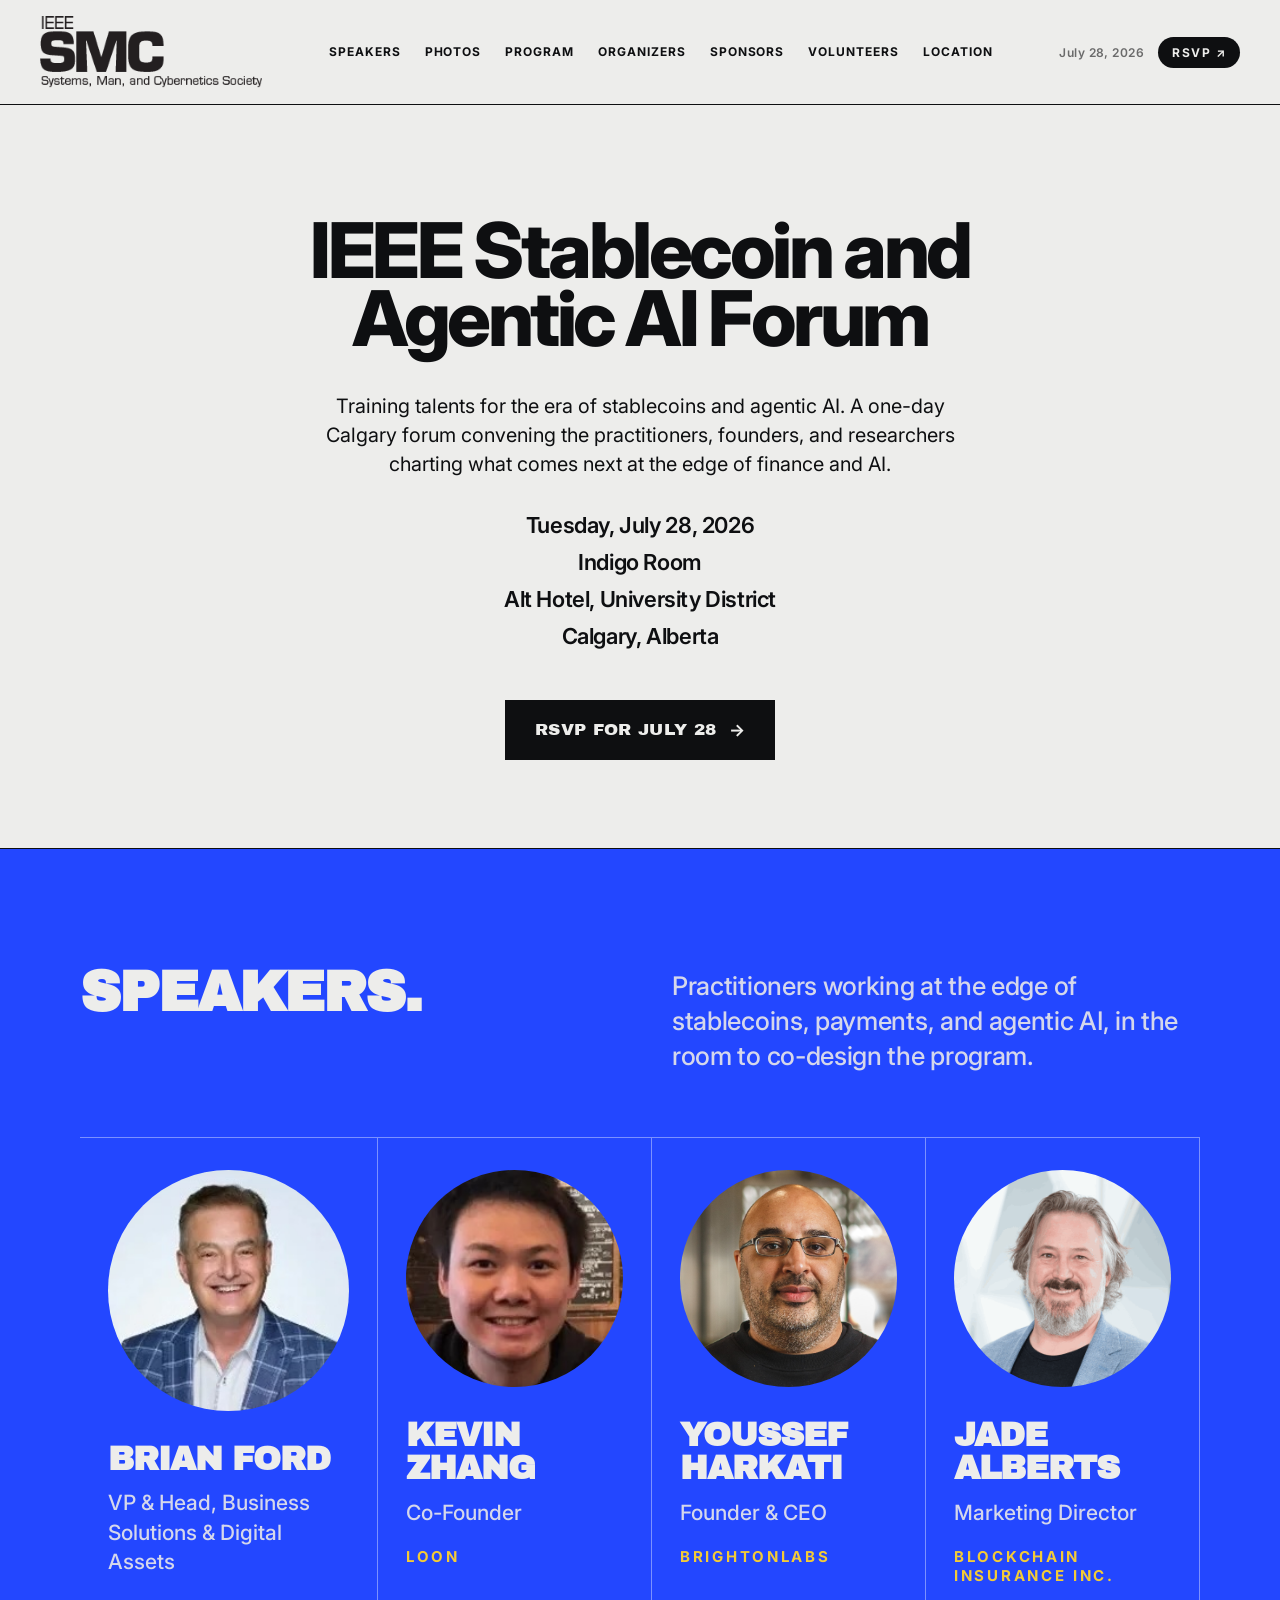
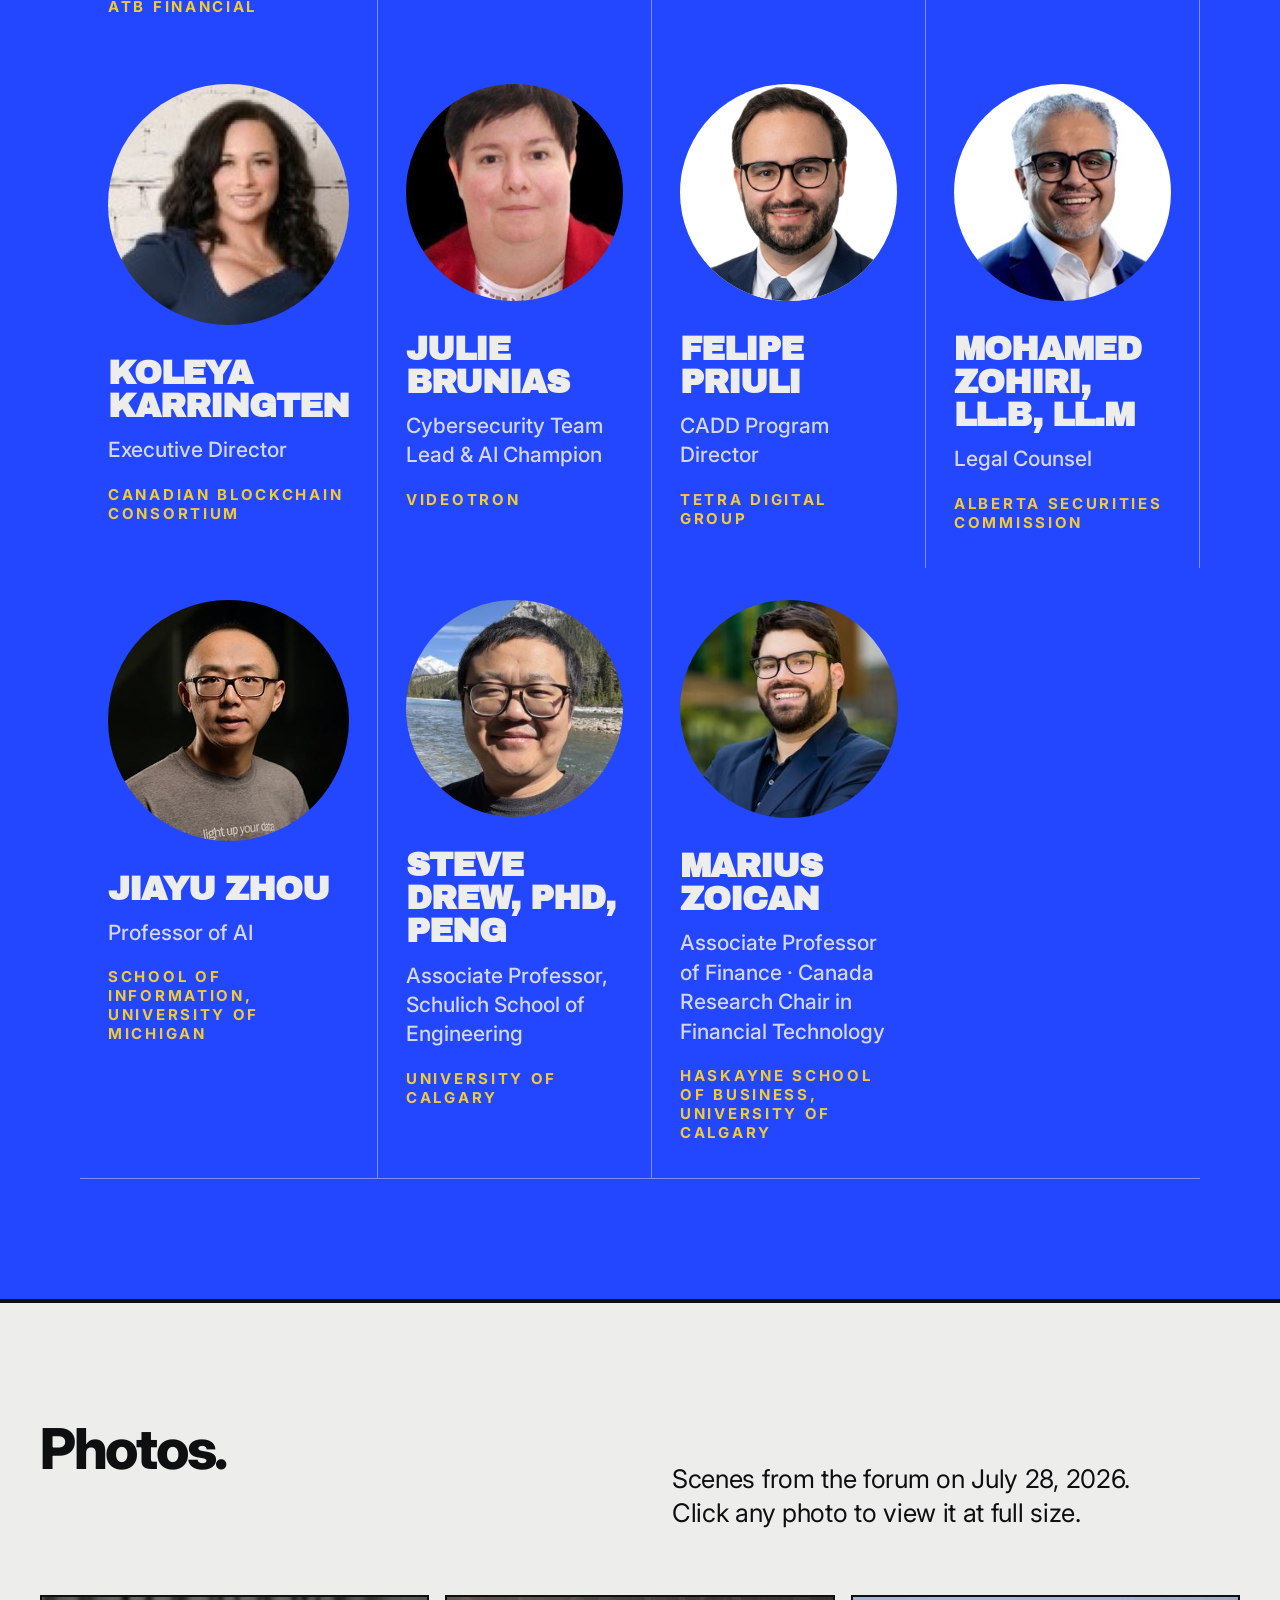
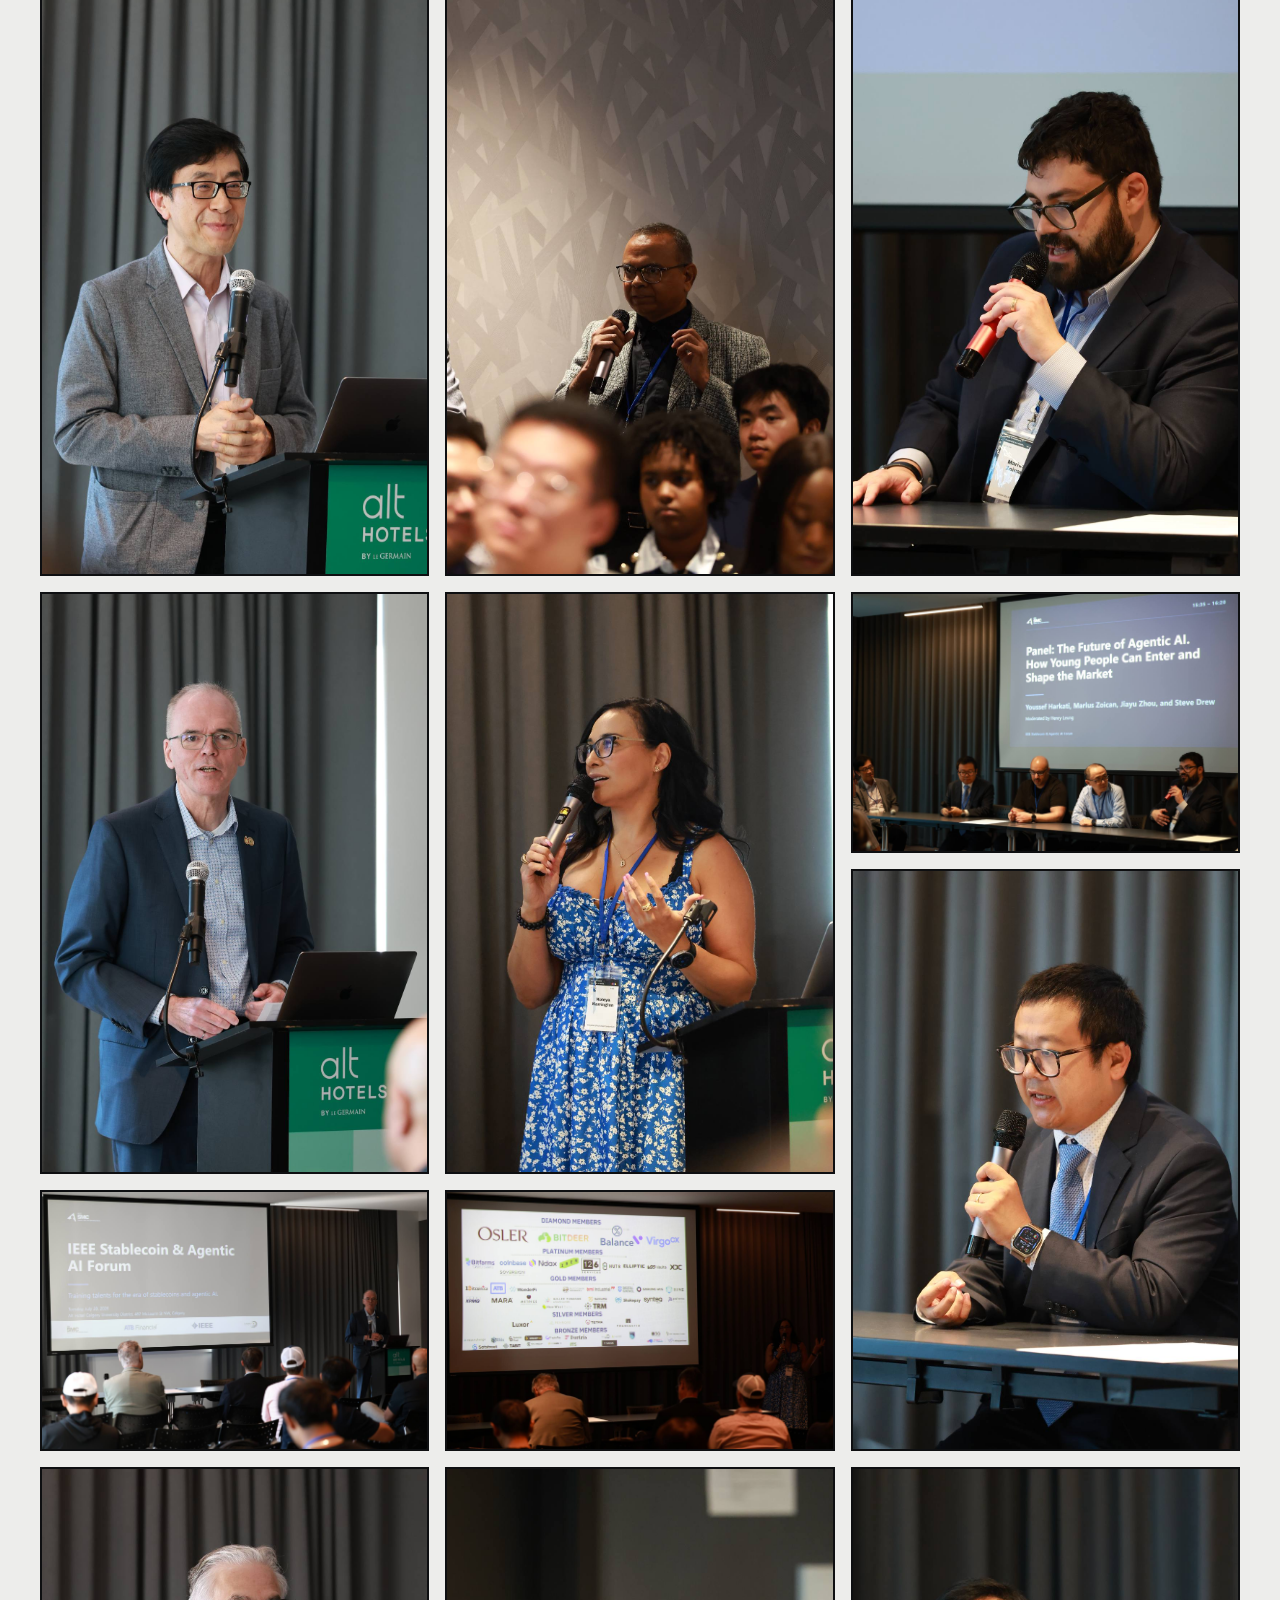
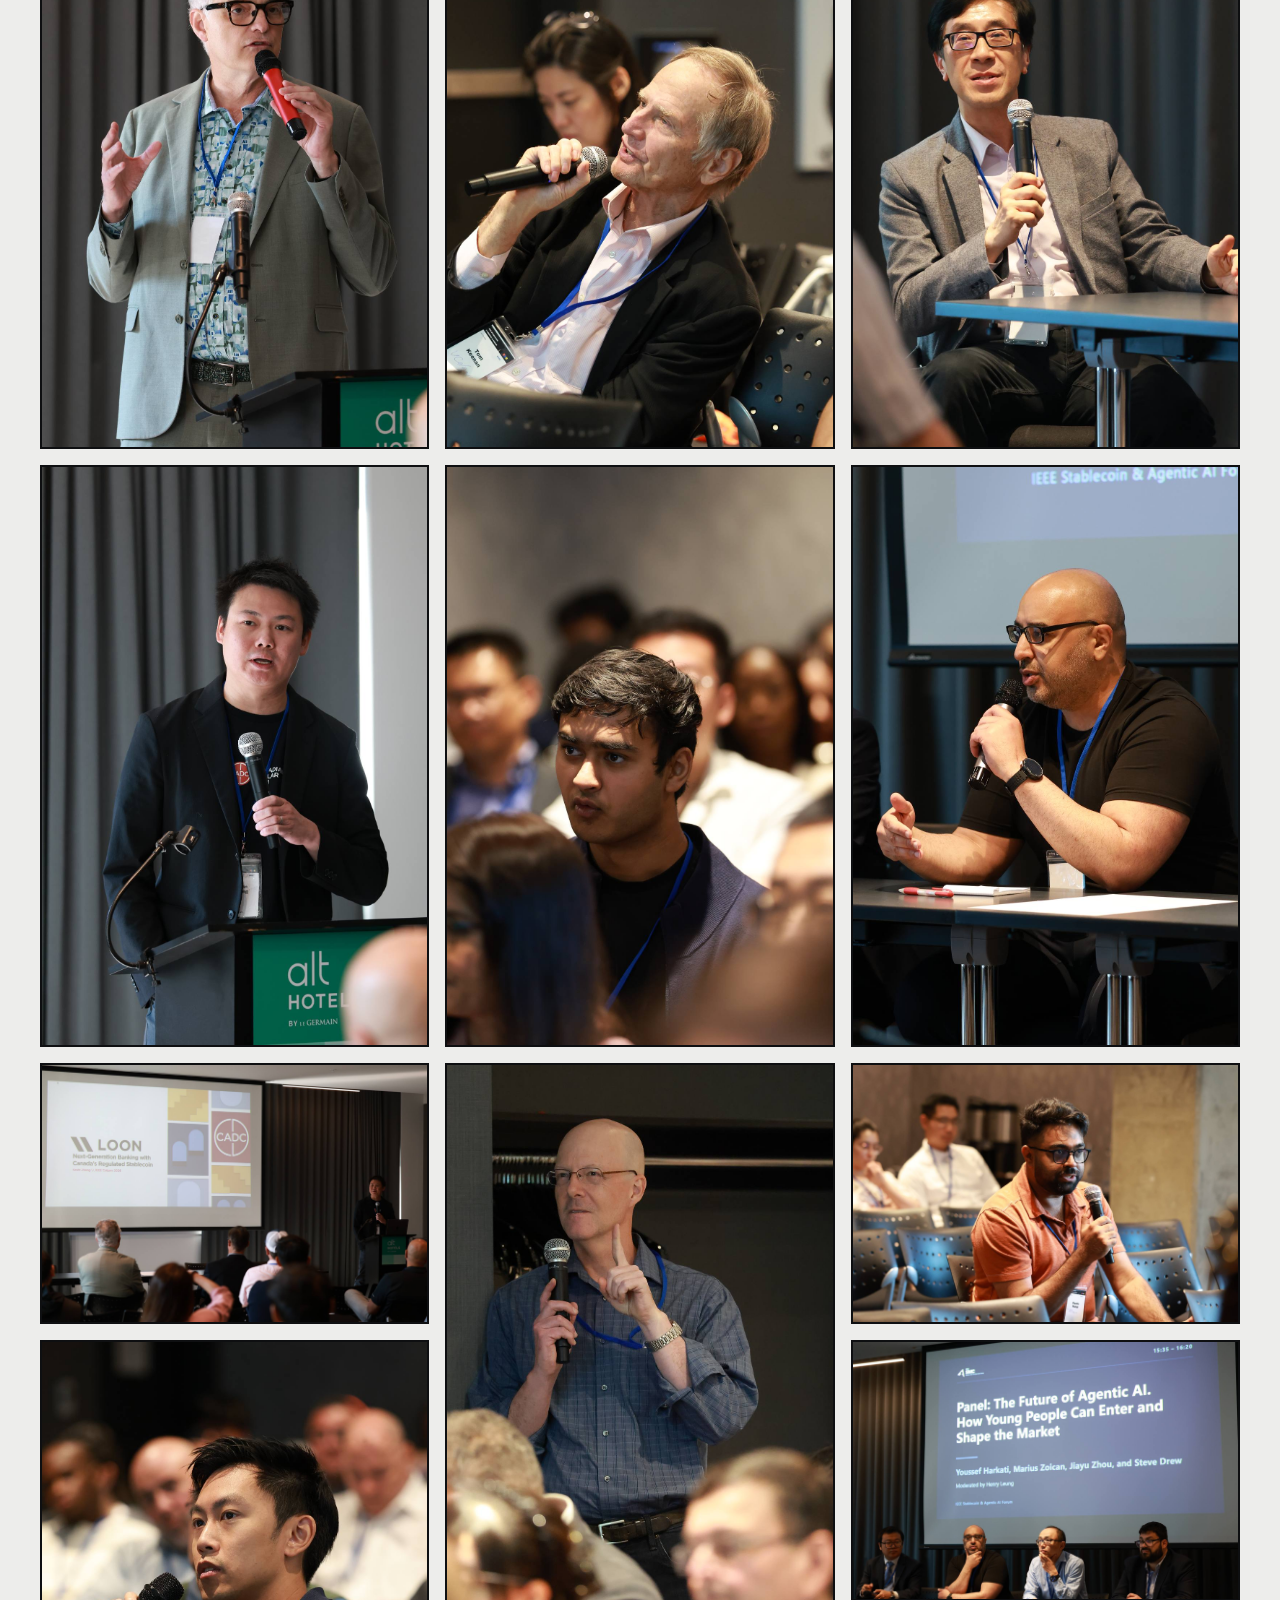
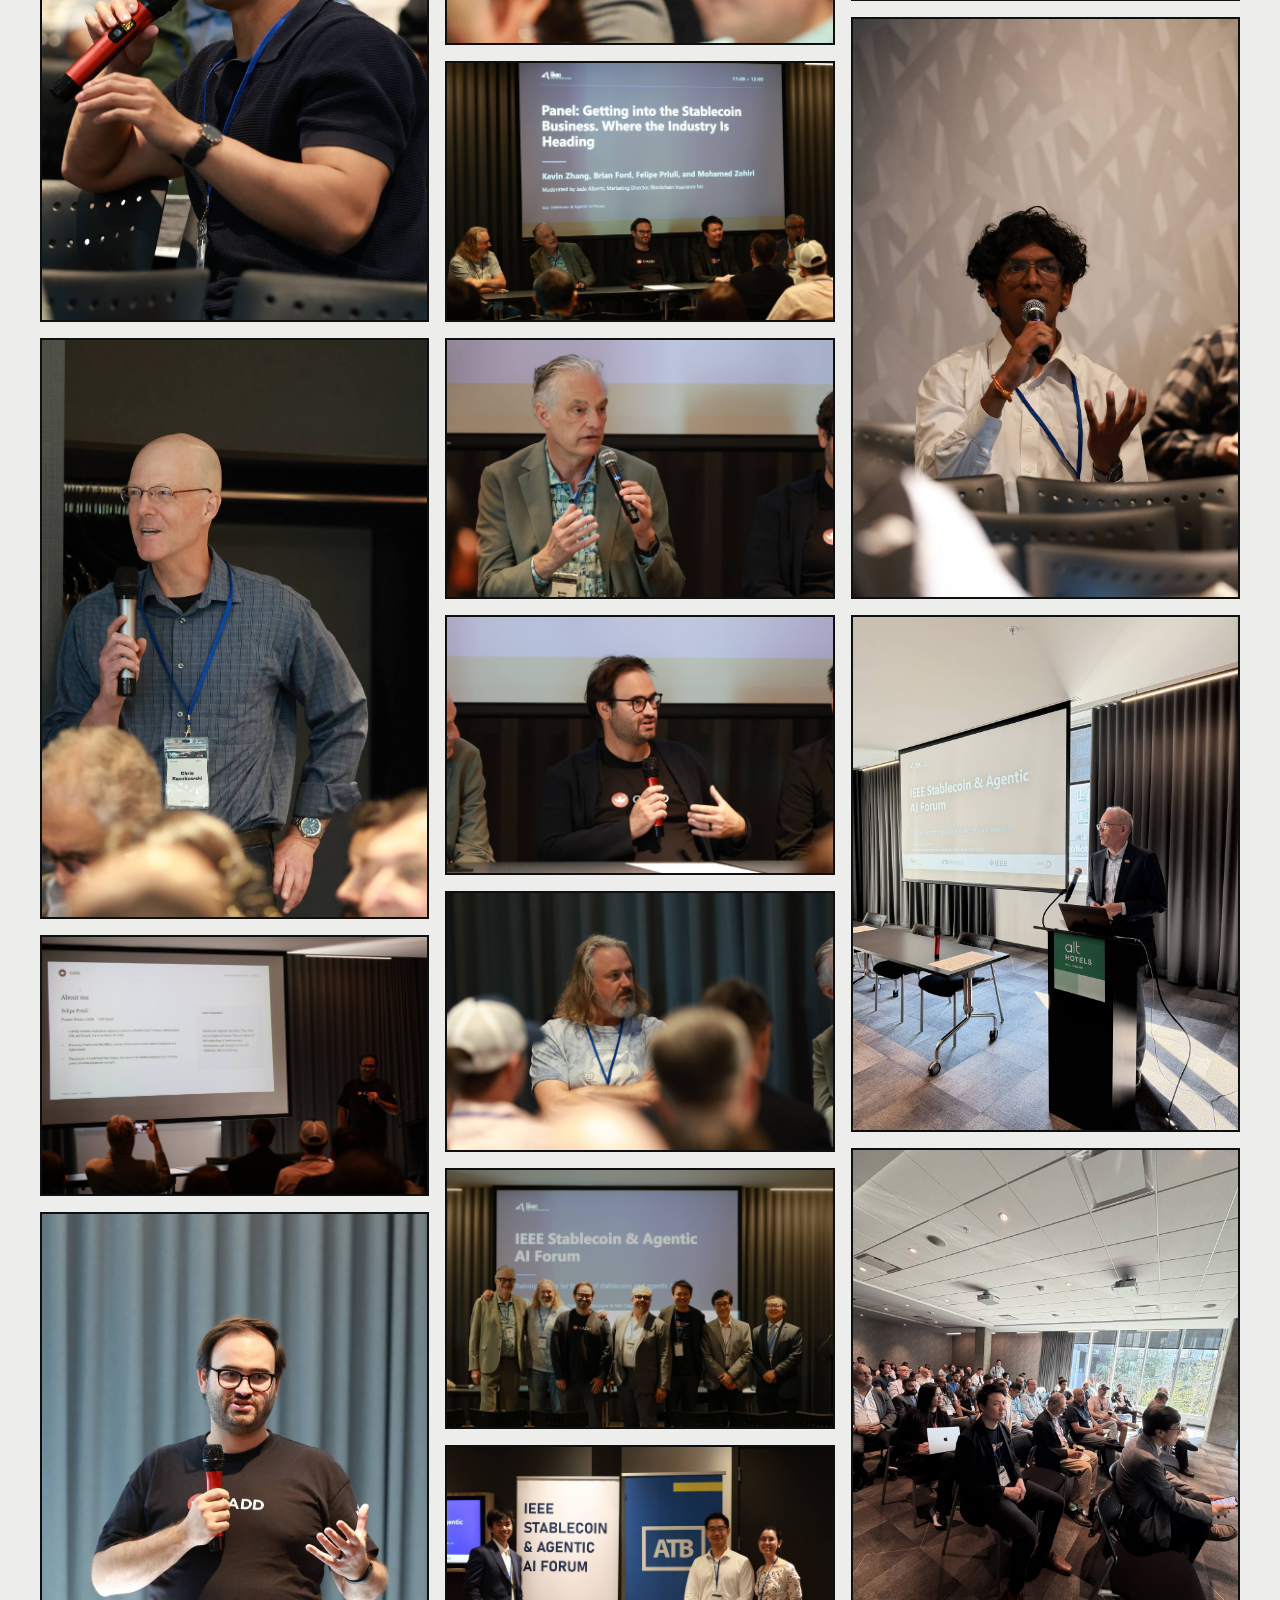
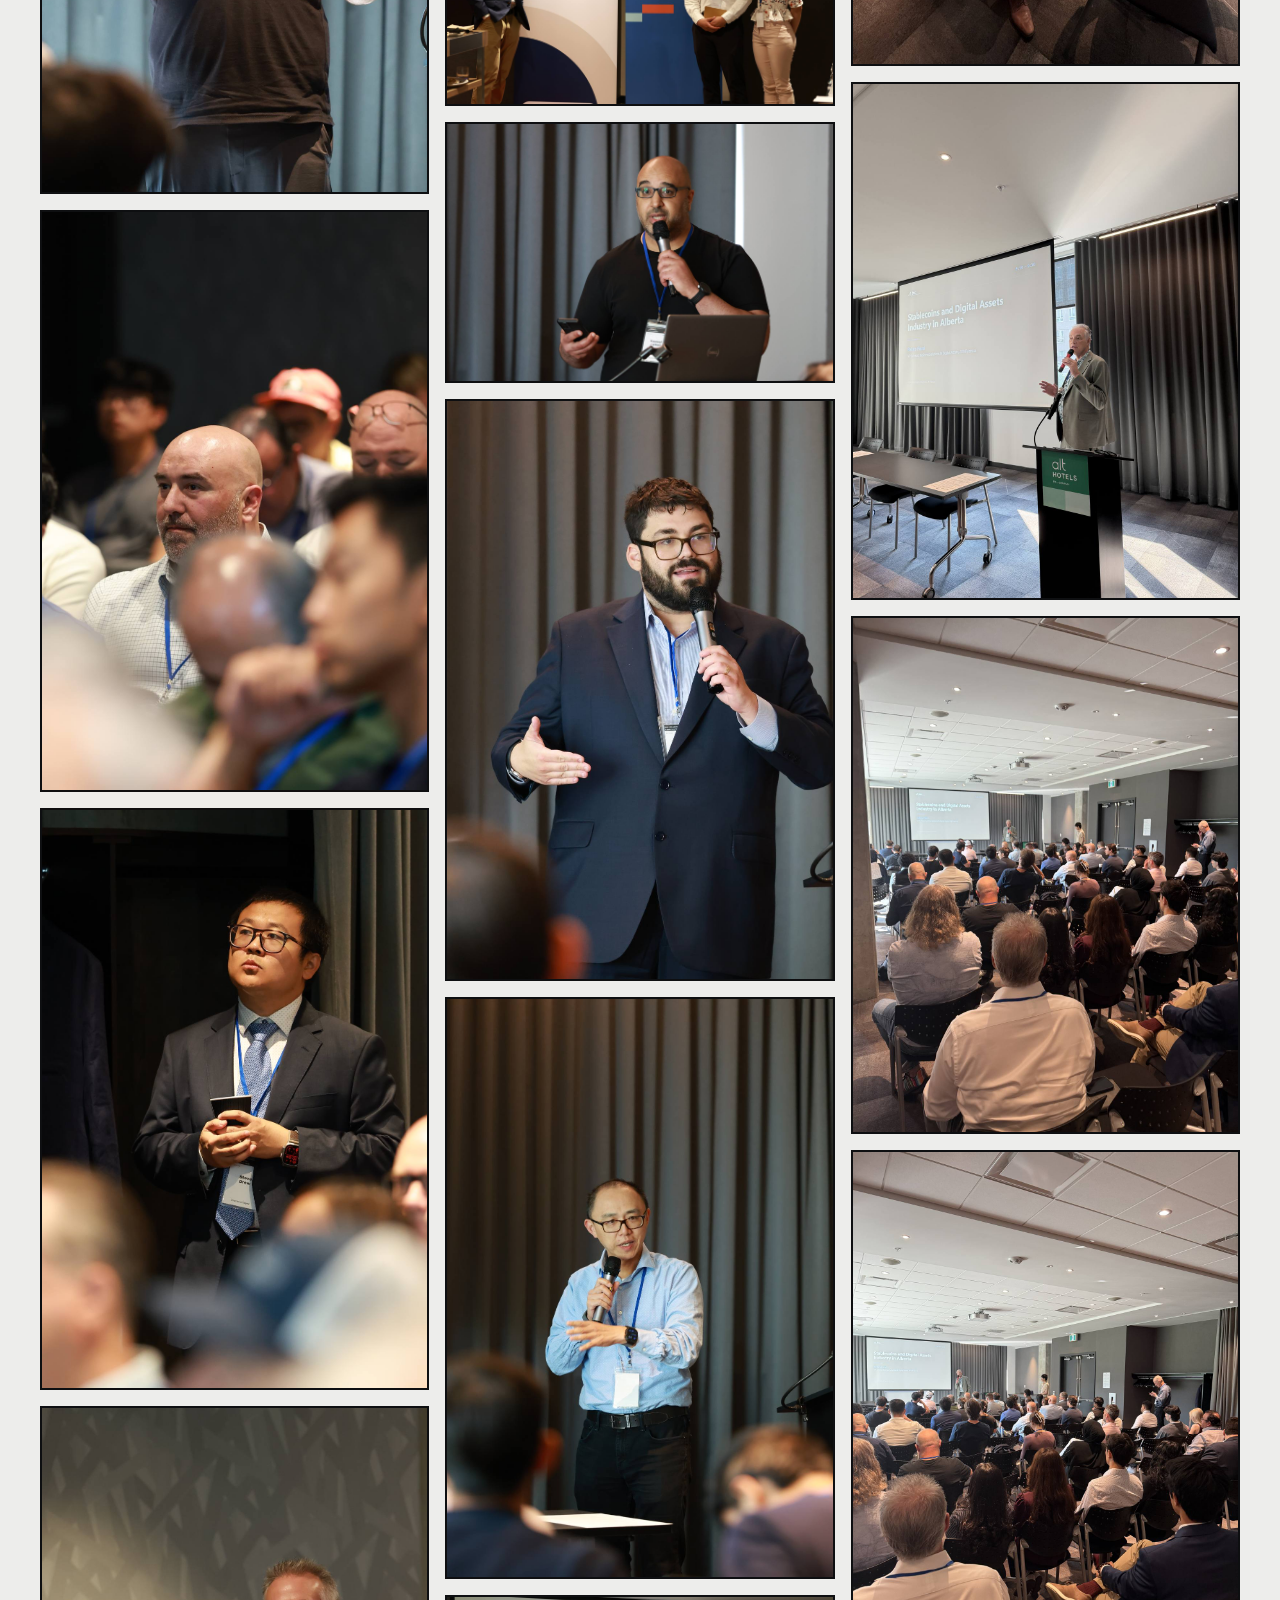
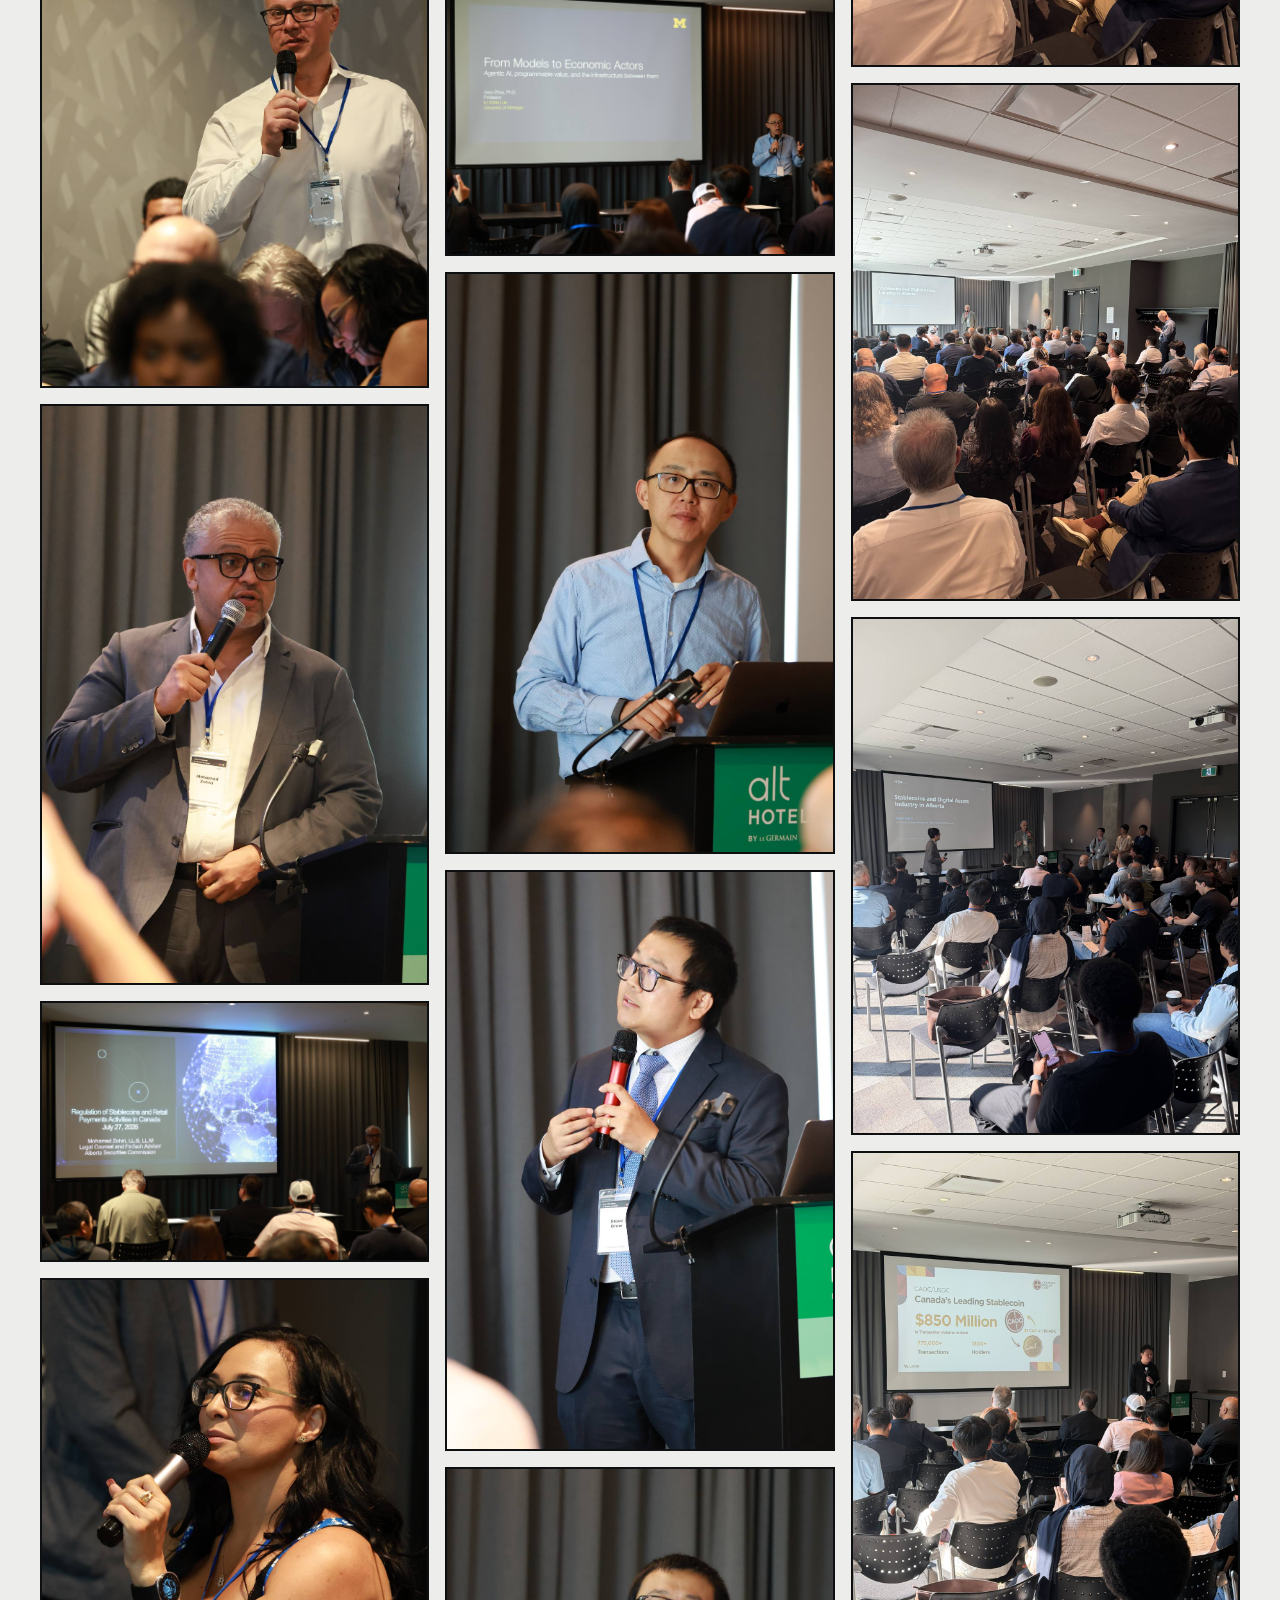
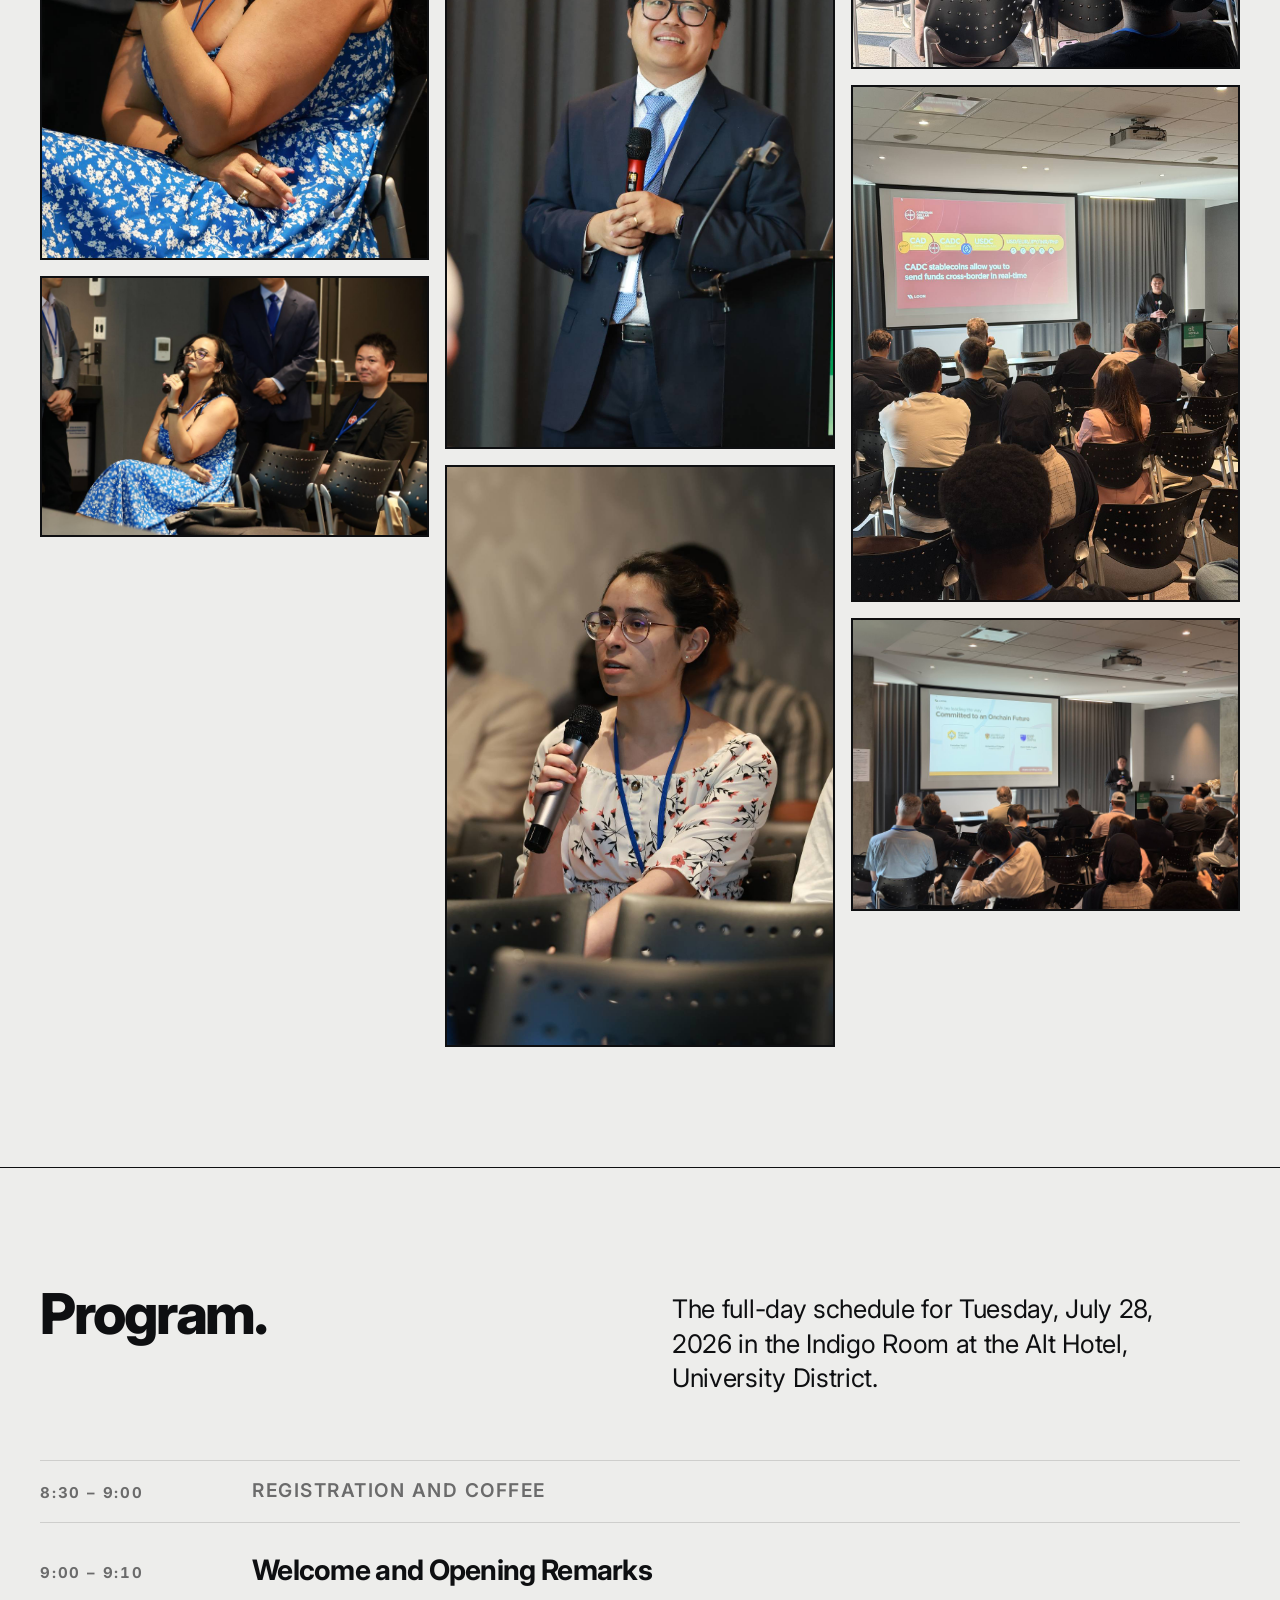
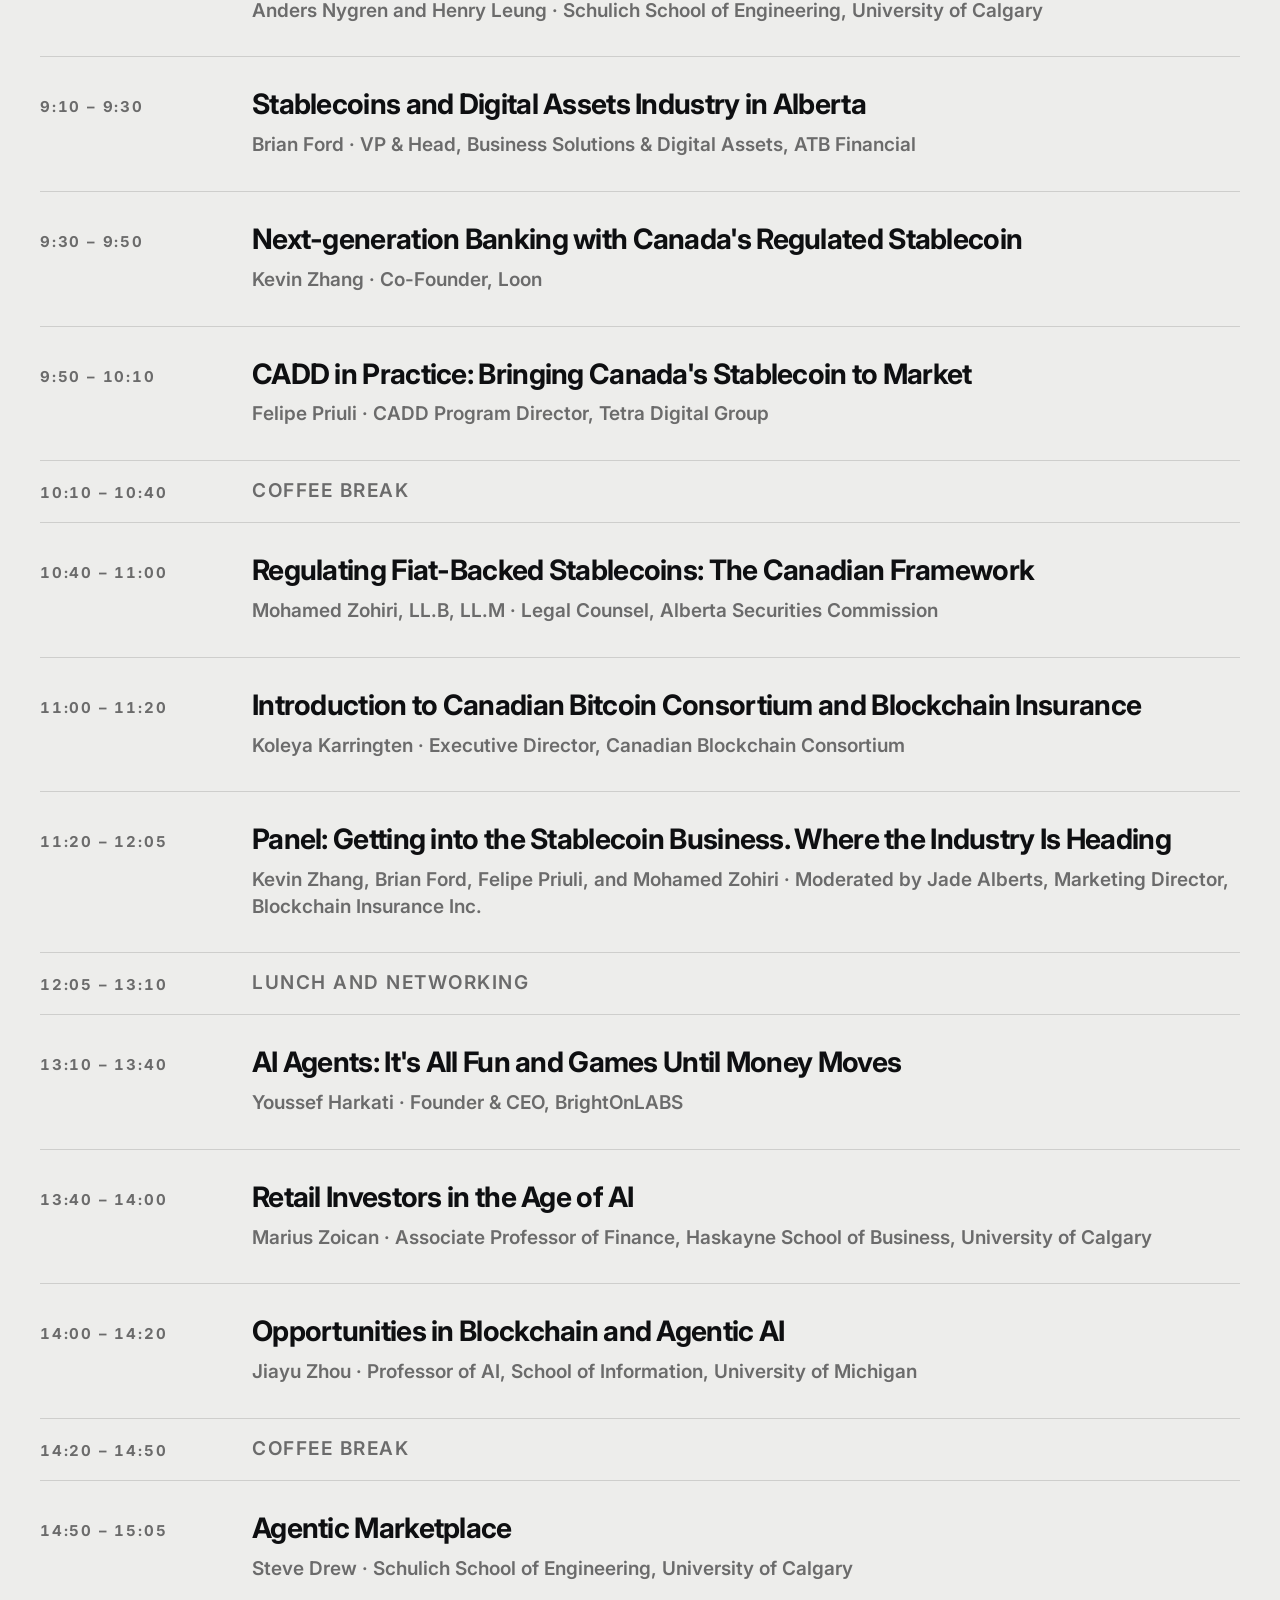
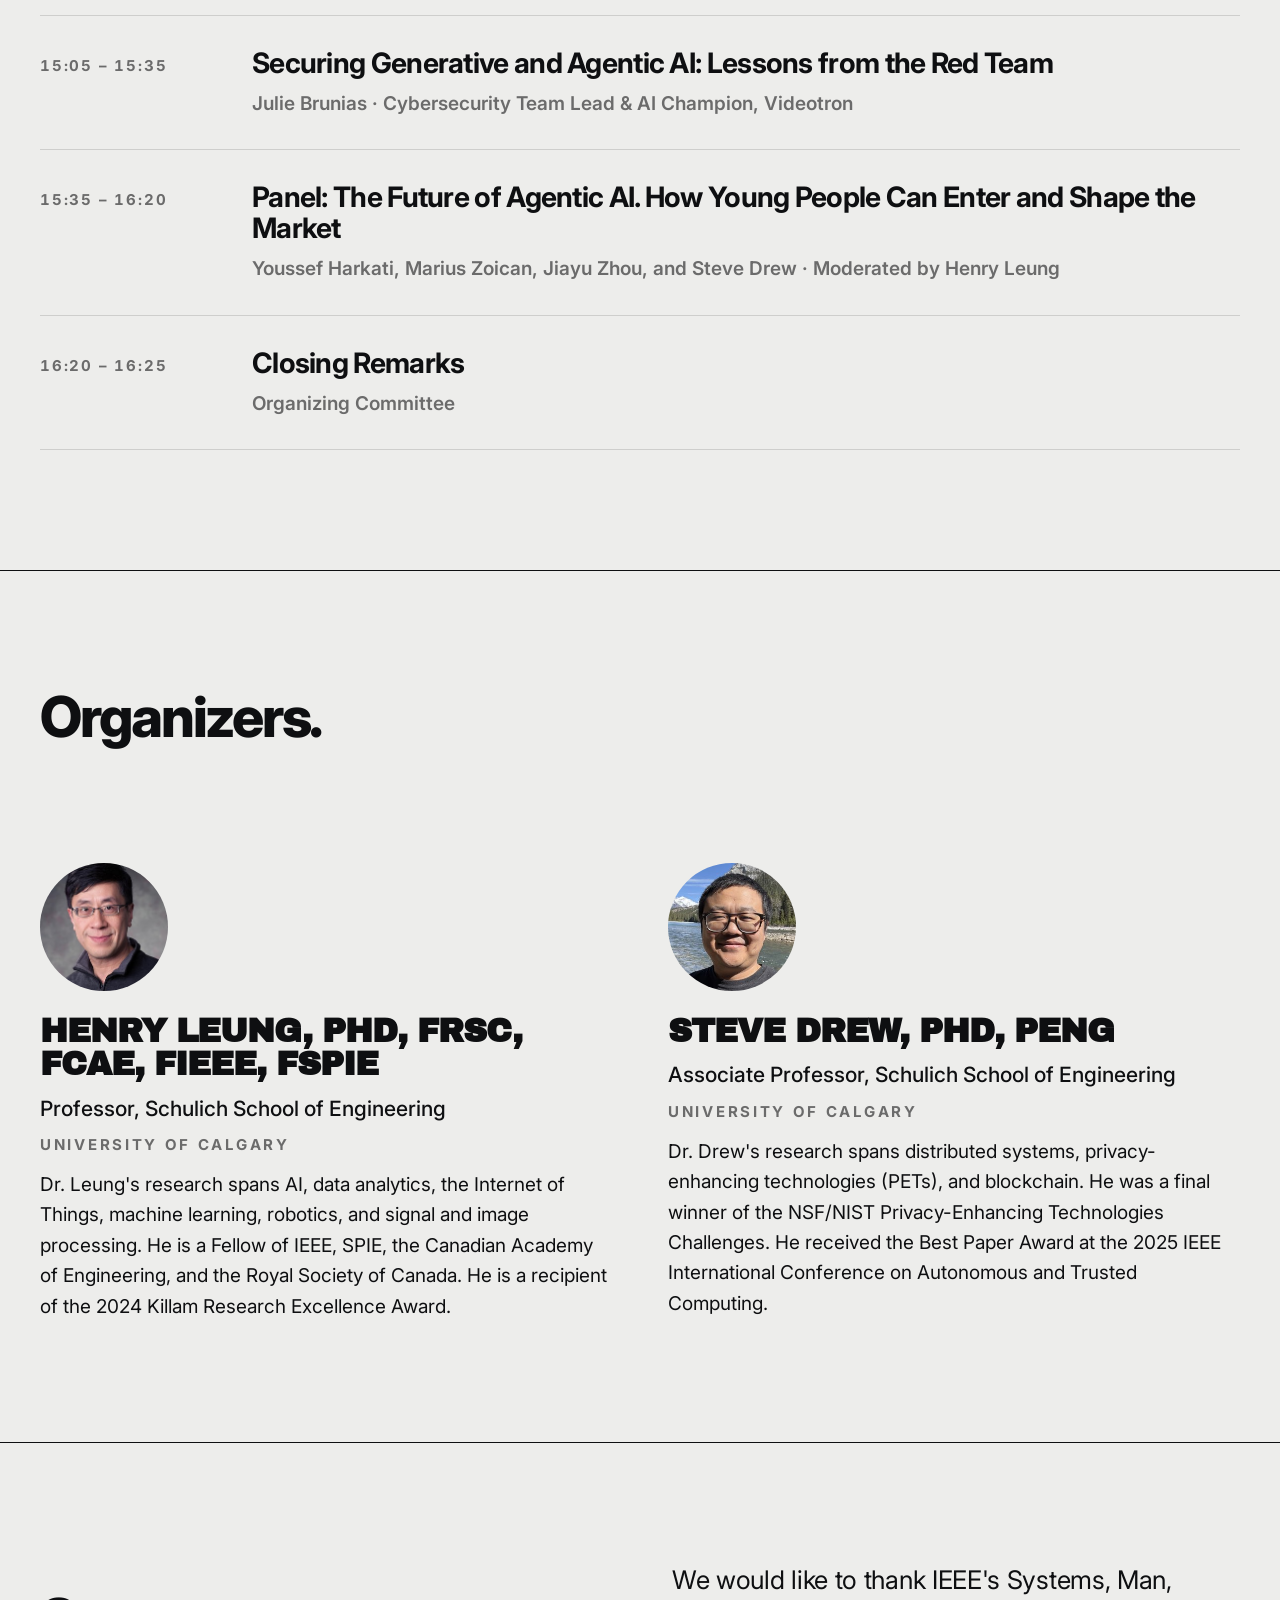
==== commit c351427b: "Add Volunteers section before Location Co-Authored-By: Claude Fable 5 <noreply@anthropic.com>" ====
--- a/index.html
+++ b/index.html
@@ -422,6 +422,27 @@
   .organizer-avatar img { width: 100%; height: 100%; object-fit: cover; display: block; }
   .organizer .bio { margin: 16px 0 0; font-size: 19px; line-height: 1.6; color: var(--ink); }
 
+  /* ─────────── VOLUNTEERS (paper band) ─────────── */
+  .volunteers-head { display: grid; grid-template-columns: 1fr 1fr; gap: 64px; align-items: end; margin-bottom: 64px; }
+  .volunteers-head .lede { color: var(--ink); }
+  .volunteers-grid {
+    display: grid;
+    grid-template-columns: repeat(5, 1fr);
+    gap: 40px;
+  }
+  .volunteer h3 {
+    font-family: "Archivo Black", sans-serif;
+    font-weight: 900;
+    font-size: clamp(18px, 1.7vw, 24px);
+    line-height: 1.05;
+    letter-spacing: -0.03em;
+    text-transform: uppercase;
+    margin: 0 0 10px;
+    color: var(--ink);
+  }
+  .volunteer .role { margin: 0; font-size: 17px; line-height: 1.4; color: var(--ink); font-weight: 500; }
+  .volunteer .org { margin: 10px 0 0; font-size: 13px; font-weight: 700; letter-spacing: 0.18em; text-transform: uppercase; color: var(--mute); }
+
   /* ─────────── SPONSORS (paper band) ─────────── */
   .sponsors-head { display: grid; grid-template-columns: 1fr 1fr; gap: 64px; align-items: end; margin-bottom: 64px; }
   .sponsors-head .lede { color: var(--ink); }
@@ -557,6 +578,8 @@
     .sponsors-grid { grid-template-columns: 1fr; gap: 40px; padding: 40px 0; }
     .organizers-head { grid-template-columns: 1fr; gap: 24px; margin-bottom: 40px; }
     .organizers-grid { grid-template-columns: 1fr; gap: 40px; }
+    .volunteers-head { grid-template-columns: 1fr; gap: 24px; margin-bottom: 40px; }
+    .volunteers-grid { grid-template-columns: repeat(2, 1fr); gap: 32px; }
     .photos-head { grid-template-columns: 1fr; gap: 24px; margin-bottom: 40px; }
     .photos-grid { columns: 2; column-gap: 12px; }
     .photos-grid a { margin-bottom: 12px; }
@@ -635,6 +658,7 @@
       <a href="#program">Program</a>
       <a href="#organizers">Organizers</a>
       <a href="#sponsors">Sponsors</a>
+      <a href="#volunteers">Volunteers</a>
       <a href="#location">Location</a>
     </div>
     <div class="right">
@@ -1004,6 +1028,39 @@
   </div>
 </section>
 
+<section class="band" id="volunteers">
+  <div class="volunteers-head">
+    <h2>Volunteers.</h2>
+  </div>
+  <div class="volunteers-grid">
+    <article class="volunteer">
+      <h3>Guojun Tang</h3>
+      <p class="role">PhD Candidate</p>
+      <p class="org">University of Calgary</p>
+    </article>
+    <article class="volunteer">
+      <h3>Yunkai Bao</h3>
+      <p class="role">PhD Candidate</p>
+      <p class="org">University of Calgary</p>
+    </article>
+    <article class="volunteer">
+      <h3>Jiajun Wu</h3>
+      <p class="role">PhD Candidate</p>
+      <p class="org">University of Calgary</p>
+    </article>
+    <article class="volunteer">
+      <h3>Yingxuan Cao</h3>
+      <p class="role">PhD Candidate</p>
+      <p class="org">University of Calgary</p>
+    </article>
+    <article class="volunteer">
+      <h3>Jialin Yang</h3>
+      <p class="role">PhD Candidate</p>
+      <p class="org">University of Calgary</p>
+    </article>
+  </div>
+</section>
+
 <section class="band color yel" id="location">
   <div class="wrap">
     <div class="loc-grid">
